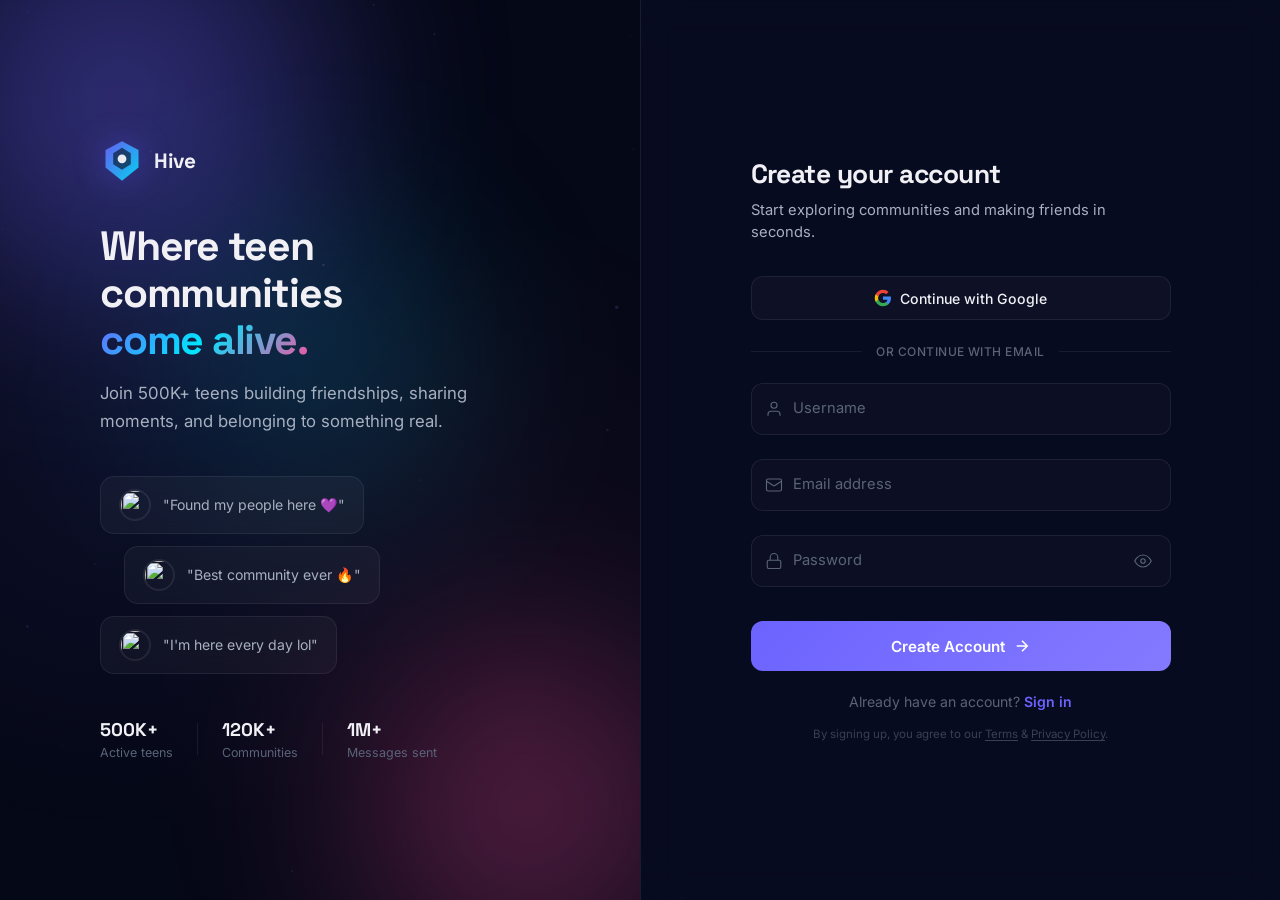
==== home/index.html @ 55b0a941 "Add files via upload" ====
<!DOCTYPE html>
<html lang="en">

<head>
    <meta charset="UTF-8">
    <meta name="viewport" content="width=device-width, initial-scale=1.0">
    <title>Hive — Dashboard | Chat, Communities & Friends</title>

    <!-- Primary SEO -->
    <meta name="description" content="Your Hive dashboard — chat with friends, manage communities, join group video calls, share moments, and stay connected with your people.">
    <meta name="keywords" content="hive dashboard, teen chat app, community chat, group video call, direct messaging, teen social platform, make friends, online community, hive chat online">
    <meta name="author" content="Hive Technologies">
    <meta name="robots" content="noindex, nofollow">
    <link rel="canonical" href="https://hivechat.online/home/">

    <!-- Open Graph / Facebook -->
    <meta property="og:type" content="website">
    <meta property="og:url" content="https://hivechat.online/home/">
    <meta property="og:title" content="Hive — Dashboard">
    <meta property="og:description" content="Your Hive dashboard — chat, communities, video calls, and more.">
    <meta property="og:image" content="https://hivechat.online/assets/hiveicon.png">
    <meta property="og:image:alt" content="Hive Dashboard">
    <meta property="og:site_name" content="Hive">
    <meta property="og:locale" content="en_US">

    <!-- Twitter / X Card -->
    <meta name="twitter:card" content="summary">
    <meta name="twitter:title" content="Hive — Dashboard">
    <meta name="twitter:description" content="Your Hive dashboard — chat, communities, video calls, and more.">
    <meta name="twitter:image" content="https://hivechat.online/assets/hiveicon.png">

    <!-- Favicon / App Icons -->
    <link rel="icon" type="image/png" href="/assets/hiveicon.png">
    <link rel="apple-touch-icon" href="/assets/hiveicon.png">
    <link rel="apple-touch-icon" sizes="512x512" href="/assets/hiveicon.png">
    <link rel="apple-touch-icon" sizes="180x180" href="/assets/hiveicon.png">

    <!-- PWA / Mobile -->
    <meta name="theme-color" content="#6C63FF">
    <meta name="msapplication-TileColor" content="#6C63FF">
    <meta name="msapplication-TileImage" content="/assets/hiveicon.png">
    <meta name="apple-mobile-web-app-capable" content="yes">
    <meta name="apple-mobile-web-app-status-bar-style" content="black-translucent">
    <meta name="apple-mobile-web-app-title" content="Hive">
    <meta name="application-name" content="Hive">
    <meta name="mobile-web-app-capable" content="yes">

    <!-- Additional SEO -->
    <meta name="format-detection" content="telephone=no">
    <meta name="referrer" content="strict-origin-when-cross-origin">

    <!-- Fonts & Styles -->
    <link rel="preconnect" href="https://fonts.googleapis.com">
    <link rel="preconnect" href="https://fonts.gstatic.com" crossorigin>
    <link href="https://fonts.googleapis.com/css2?family=Inter:wght@300;400;500;600;700;800;900&family=Space+Grotesk:wght@400;500;600;700&display=swap" rel="stylesheet">
    <link rel="stylesheet" href="style.css">
</head>

<body>
    <canvas id="particles"></canvas>

    <div class="app">
        <!-- ═══════════ NAV RAIL ═══════════ -->
        <nav class="rail" aria-label="Navigation">
            <div class="rail-top">
                <!-- Hive Home (active) -->
                <a href="#" class="rail-icon active" data-tip="Home" data-color="#6C63FF" data-nav="home">
                    <svg viewBox="0 0 24 24" fill="none" stroke="currentColor" stroke-width="2" stroke-linecap="round"
                        stroke-linejoin="round">
                        <path d="M3 9l9-7 9 7v11a2 2 0 0 1-2 2H5a2 2 0 0 1-2-2z" />
                        <polyline points="9 22 9 12 15 12 15 22" />
                    </svg>
                    <span class="rail-pill"></span>
                </a>
                <!-- Communities -->
                <a href="#" class="rail-icon" data-tip="Communities" data-color="#FF4D9E" data-nav="communities">
                    <svg viewBox="0 0 24 24" fill="none" stroke="currentColor" stroke-width="2" stroke-linecap="round"
                        stroke-linejoin="round">
                        <path d="M17 21v-2a4 4 0 0 0-4-4H5a4 4 0 0 0-4 4v2" />
                        <circle cx="9" cy="7" r="4" />
                        <path d="M23 21v-2a4 4 0 0 0-3-3.87" />
                        <path d="M16 3.13a4 4 0 0 1 0 7.75" />
                    </svg>
                    <span class="rail-pill"></span>
                </a>
                <!-- Chats (DMs) -->
                <a href="#" class="rail-icon" data-tip="Chats" data-color="#00E5FF" data-nav="chats">
                    <svg viewBox="0 0 24 24" fill="none" stroke="currentColor" stroke-width="2" stroke-linecap="round"
                        stroke-linejoin="round">
                        <path d="M21 15a2 2 0 0 1-2 2H7l-4 4V5a2 2 0 0 1 2-2h14a2 2 0 0 1 2 2z" />
                    </svg>
                    <span class="rail-badge" id="chats-rail-badge" style="display:none;">0</span>
                    <span class="rail-pill"></span>
                </a>
                <!-- Search -->
                <a href="#" class="rail-icon" data-tip="Search" data-color="#00E5FF" data-nav="search">
                    <svg viewBox="0 0 24 24" fill="none" stroke="currentColor" stroke-width="2" stroke-linecap="round"
                        stroke-linejoin="round">
                        <circle cx="11" cy="11" r="8" />
                        <line x1="21" y1="21" x2="16.65" y2="16.65" />
                    </svg>
                </a>
                <!-- Friends -->
                <a href="#" class="rail-icon" data-tip="Friends" data-color="#7CFFB2" data-nav="friends">
                    <svg viewBox="0 0 24 24" fill="none" stroke="currentColor" stroke-width="2" stroke-linecap="round"
                        stroke-linejoin="round">
                        <path d="M16 21v-2a4 4 0 0 0-4-4H5a4 4 0 0 0-4 4v2" />
                        <circle cx="8.5" cy="7" r="4" />
                        <polyline points="17 11 19 13 23 9" />
                    </svg>
                </a>
            </div>
            <div class="rail-bottom">
                <!-- Notifications -->
                <a href="#" class="rail-icon" data-tip="Notifications" data-color="#FFD93D" data-nav="notifications">
                    <svg viewBox="0 0 24 24" fill="none" stroke="currentColor" stroke-width="2" stroke-linecap="round"
                        stroke-linejoin="round">
                        <path d="M18 8A6 6 0 0 0 6 8c0 7-3 9-3 9h18s-3-2-3-9" />
                        <path d="M13.73 21a2 2 0 0 1-3.46 0" />
                    </svg>
                </a>
                <!-- Settings -->
                <a href="#" class="rail-icon" data-tip="Settings" data-color="#A7B0C0" data-nav="settings">
                    <svg viewBox="0 0 24 24" fill="none" stroke="currentColor" stroke-width="2" stroke-linecap="round"
                        stroke-linejoin="round">
                        <circle cx="12" cy="12" r="3" />
                        <path
                            d="M19.4 15a1.65 1.65 0 0 0 .33 1.82l.06.06a2 2 0 0 1 0 2.83 2 2 0 0 1-2.83 0l-.06-.06a1.65 1.65 0 0 0-1.82-.33 1.65 1.65 0 0 0-1 1.51V21a2 2 0 0 1-2 2 2 2 0 0 1-2-2v-.09A1.65 1.65 0 0 0 9 19.4a1.65 1.65 0 0 0-1.82.33l-.06.06a2 2 0 0 1-2.83 0 2 2 0 0 1 0-2.83l.06-.06A1.65 1.65 0 0 0 4.68 15a1.65 1.65 0 0 0-1.51-1H3a2 2 0 0 1-2-2 2 2 0 0 1 2-2h.09A1.65 1.65 0 0 0 4.6 9a1.65 1.65 0 0 0-.33-1.82l-.06-.06a2 2 0 0 1 0-2.83 2 2 0 0 1 2.83 0l.06.06A1.65 1.65 0 0 0 9 4.68a1.65 1.65 0 0 0 1-1.51V3a2 2 0 0 1 2-2 2 2 0 0 1 2 2v.09a1.65 1.65 0 0 0 1 1.51 1.65 1.65 0 0 0 1.82-.33l.06-.06a2 2 0 0 1 2.83 0 2 2 0 0 1 0 2.83l-.06.06A1.65 1.65 0 0 0 19.4 9a1.65 1.65 0 0 0 1.51 1H21a2 2 0 0 1 2 2 2 2 0 0 1-2 2h-.09a1.65 1.65 0 0 0-1.51 1z" />
                    </svg>
                </a>
            </div>
        </nav>

        <!-- ═══════════ MOBILE BOTTOM NAV (visible only on small screens) ═══════════ -->
        <nav class="bottom-nav" aria-label="Mobile navigation">
            <a href="#" class="bottom-nav-item" data-tip="Home" data-color="#6C63FF" data-nav="home">
                <svg viewBox="0 0 24 24" fill="none" stroke="currentColor" stroke-width="2" stroke-linecap="round"
                    stroke-linejoin="round">
                    <path d="M3 9l9-7 9 7v11a2 2 0 0 1-2 2H5a2 2 0 0 1-2-2z" />
                    <polyline points="9 22 9 12 15 12 15 22" />
                </svg>
                <span class="bottom-nav-label">Home</span>
            </a>
            <a href="#" class="bottom-nav-item" data-tip="Communities" data-color="#FF4D9E" data-nav="communities">
                <svg viewBox="0 0 24 24" fill="none" stroke="currentColor" stroke-width="2" stroke-linecap="round"
                    stroke-linejoin="round">
                    <path d="M17 21v-2a4 4 0 0 0-4-4H5a4 4 0 0 0-4 4v2" />
                    <circle cx="9" cy="7" r="4" />
                    <path d="M23 21v-2a4 4 0 0 0-3-3.87" />
                    <path d="M16 3.13a4 4 0 0 1 0 7.75" />
                </svg>
                <span class="bottom-nav-label">Communities</span>
            </a>
            <a href="#" class="bottom-nav-item" data-tip="Chats" data-color="#00E5FF" data-nav="chats">
                <svg viewBox="0 0 24 24" fill="none" stroke="currentColor" stroke-width="2" stroke-linecap="round"
                    stroke-linejoin="round">
                    <path d="M21 15a2 2 0 0 1-2 2H7l-4 4V5a2 2 0 0 1 2-2h14a2 2 0 0 1 2 2z" />
                </svg>
                <span class="bottom-nav-label">Chats</span>
                <span class="bottom-nav-badge" id="bottom-chats-badge" style="display:none;">0</span>
            </a>
            <a href="#" class="bottom-nav-item" data-tip="Friends" data-color="#7CFFB2" data-nav="friends">
                <svg viewBox="0 0 24 24" fill="none" stroke="currentColor" stroke-width="2" stroke-linecap="round"
                    stroke-linejoin="round">
                    <path d="M16 21v-2a4 4 0 0 0-4-4H5a4 4 0 0 0-4 4v2" />
                    <circle cx="8.5" cy="7" r="4" />
                    <polyline points="17 11 19 13 23 9" />
                </svg>
                <span class="bottom-nav-label">Friends</span>
            </a>
            <a href="#" class="bottom-nav-item" data-tip="Notifications" data-color="#FFD93D" data-nav="notifications">
                <svg viewBox="0 0 24 24" fill="none" stroke="currentColor" stroke-width="2" stroke-linecap="round"
                    stroke-linejoin="round">
                    <path d="M18 8A6 6 0 0 0 6 8c0 7-3 9-3 9h18s-3-2-3-9" />
                    <path d="M13.73 21a2 2 0 0 1-3.46 0" />
                </svg>
                <span class="bottom-nav-label">Notifications</span>
            </a>
        </nav>

        <!-- ═══════════ SIDEBAR (switchable) ═══════════ -->
        <aside class="sidebar" aria-label="Navigation">
            <!-- ═══ COMMUNITIES PANEL ═══ -->
            <div class="sidebar-panel" id="sidebar-communities-panel">
                <div class="sidebar-header">
                    <h2 class="sidebar-title">Communities</h2>
                    <button class="sidebar-add" id="sidebar-create-community-btn" aria-label="Create community">
                        <svg viewBox="0 0 24 24" width="16" height="16" fill="none" stroke="currentColor"
                            stroke-width="2" stroke-linecap="round" stroke-linejoin="round">
                            <line x1="12" y1="5" x2="12" y2="19" />
                            <line x1="5" y1="12" x2="19" y2="12" />
                        </svg>
                    </button>
                </div>

                <div class="sidebar-search">
                    <svg viewBox="0 0 24 24" width="14" height="14" fill="none" stroke="currentColor" stroke-width="2">
                        <circle cx="11" cy="11" r="8" />
                        <line x1="21" y1="21" x2="16.65" y2="16.65" />
                    </svg>
                    <input type="text" id="community-search-input" placeholder="Search communities..."
                        aria-label="Search communities">
                </div>

                <div class="community-list" id="community-list">
                    <!-- Loading skeleton -->
                    <div class="community-skeleton" id="community-skeleton">
                        <div class="skeleton-item">
                            <div class="skeleton-avatar"></div>
                            <div class="skeleton-text">
                                <div class="skeleton-line"></div>
                                <div class="skeleton-line short"></div>
                            </div>
                        </div>
                        <div class="skeleton-item">
                            <div class="skeleton-avatar"></div>
                            <div class="skeleton-text">
                                <div class="skeleton-line"></div>
                                <div class="skeleton-line short"></div>
                            </div>
                        </div>
                        <div class="skeleton-item">
                            <div class="skeleton-avatar"></div>
                            <div class="skeleton-text">
                                <div class="skeleton-line"></div>
                                <div class="skeleton-line short"></div>
                            </div>
                        </div>
                    </div>
                    <!-- Empty state -->
                    <div class="community-empty" id="community-empty" style="display:none;">
                        <svg viewBox="0 0 24 24" width="32" height="32" fill="none" stroke="currentColor"
                            stroke-width="1.5" opacity="0.4">
                            <path d="M17 21v-2a4 4 0 0 0-4-4H5a4 4 0 0 0-4 4v2" />
                            <circle cx="9" cy="7" r="4" />
                            <path d="M23 21v-2a4 4 0 0 0-3-3.87" />
                            <path d="M16 3.13a4 4 0 0 1 0 7.75" />
                        </svg>
                        <span>No communities yet</span>
                    </div>
                    <!-- Error state -->
                    <div class="community-error" id="community-error" style="display:none;">
                        <svg viewBox="0 0 24 24" width="24" height="24" fill="none" stroke="#FF4D9E" stroke-width="1.5">
                            <circle cx="12" cy="12" r="10" />
                            <line x1="12" y1="8" x2="12" y2="12" />
                            <line x1="12" y1="16" x2="12.01" y2="16" />
                        </svg>
                        <span id="community-error-msg">Failed to load communities</span>
                        <button class="retry-btn" id="retry-communities">Retry</button>
                    </div>
                    <!-- Communities will be injected here -->
                </div>
            </div>

            <!-- ═══ DM PANEL ═══ -->
            <div class="sidebar-panel" id="sidebar-dm-panel" style="display:none;">
                <div class="sidebar-header">
                    <h2 class="sidebar-title">Direct Messages</h2>
                    <button class="sidebar-add" id="dm-new-chat-btn" aria-label="New chat">
                        <svg viewBox="0 0 24 24" width="16" height="16" fill="none" stroke="currentColor"
                            stroke-width="2" stroke-linecap="round" stroke-linejoin="round">
                            <line x1="12" y1="5" x2="12" y2="19" />
                            <line x1="5" y1="12" x2="19" y2="12" />
                        </svg>
                    </button>
                </div>

                <div class="sidebar-search">
                    <svg viewBox="0 0 24 24" width="14" height="14" fill="none" stroke="currentColor" stroke-width="2">
                        <circle cx="11" cy="11" r="8" />
                        <line x1="21" y1="21" x2="16.65" y2="16.65" />
                    </svg>
                    <input type="text" id="dm-search-input" placeholder="Search conversations..."
                        aria-label="Search conversations">
                </div>

                <div class="dm-list" id="dm-list">
                    <!-- Loading skeleton -->
                    <div class="dm-skeleton" id="dm-skeleton">
                        <div class="dm-skel-item">
                            <div class="dm-skel-avatar"></div>
                            <div class="dm-skel-text">
                                <div class="dm-skel-line"></div>
                                <div class="dm-skel-line short"></div>
                            </div>
                        </div>
                        <div class="dm-skel-item">
                            <div class="dm-skel-avatar"></div>
                            <div class="dm-skel-text">
                                <div class="dm-skel-line"></div>
                                <div class="dm-skel-line short"></div>
                            </div>
                        </div>
                        <div class="dm-skel-item">
                            <div class="dm-skel-avatar"></div>
                            <div class="dm-skel-text">
                                <div class="dm-skel-line"></div>
                                <div class="dm-skel-line short"></div>
                            </div>
                        </div>
                    </div>
                    <!-- Empty state -->
                    <div class="dm-empty" id="dm-empty" style="display:none;">
                        <div class="dm-empty-icon">
                            <svg viewBox="0 0 24 24" width="48" height="48" fill="none" stroke="currentColor"
                                stroke-width="1" opacity="0.3">
                                <path d="M21 15a2 2 0 0 1-2 2H7l-4 4V5a2 2 0 0 1 2-2h14a2 2 0 0 1 2 2z" />
                            </svg>
                        </div>
                        <span class="dm-empty-title">No Direct Messages</span>
                        <span class="dm-empty-desc">Start a conversation with someone!</span>
                    </div>
                    <!-- Error state -->
                    <div class="dm-error" id="dm-error" style="display:none;">
                        <svg viewBox="0 0 24 24" width="24" height="24" fill="none" stroke="#FF4D9E" stroke-width="1.5">
                            <circle cx="12" cy="12" r="10" />
                            <line x1="12" y1="8" x2="12" y2="12" />
                            <line x1="12" y1="16" x2="12.01" y2="16" />
                        </svg>
                        <span id="dm-error-msg">Failed to load conversations</span>
                        <button class="retry-btn" id="retry-dm">Retry</button>
                    </div>
                    <!-- Conversations injected here -->
                </div>
            </div>

            <!-- ═══ FRIENDS PANEL ═══ -->
            <div class="sidebar-panel" id="sidebar-friends-panel" style="display:none;">
                <div class="sidebar-header">
                    <h2 class="sidebar-title">Friends</h2>
                    <span class="friends-count" id="friends-count"></span>
                </div>

                <div class="sidebar-search friends-search">
                    <svg viewBox="0 0 24 24" width="14" height="14" fill="none" stroke="currentColor" stroke-width="2">
                        <circle cx="11" cy="11" r="8" />
                        <line x1="21" y1="21" x2="16.65" y2="16.65" />
                    </svg>
                    <input type="text" id="friends-search-input" placeholder="Search friends..."
                        aria-label="Search friends">
                </div>

                <!-- Tab bar: All / Online / Requests -->
                <div class="friends-tabs" id="friends-tabs">
                    <button class="friends-tab active" data-filter="all">All</button>
                    <button class="friends-tab" data-filter="online">Online</button>
                    <button class="friends-tab" data-filter="requests">Requests <span class="friends-req-badge"
                            id="friends-req-badge" style="display:none;">0</span></button>
                </div>

                <!-- Incoming requests section -->
                <div class="friends-section" id="friends-incoming-section" style="display:none;">
                    <div class="friends-section-title">Incoming Requests</div>
                    <div class="friends-incoming-list" id="friends-incoming-list"></div>
                </div>

                <div class="friends-list" id="friends-list">
                    <!-- Loading skeleton -->
                    <div class="friends-skeleton" id="friends-skeleton">
                        <div class="friend-skel">
                            <div class="friend-skel-avatar"></div>
                            <div class="friend-skel-text">
                                <div class="friend-skel-line"></div>
                                <div class="friend-skel-line short"></div>
                            </div>
                        </div>
                        <div class="friend-skel">
                            <div class="friend-skel-avatar"></div>
                            <div class="friend-skel-text">
                                <div class="friend-skel-line"></div>
                                <div class="friend-skel-line short"></div>
                            </div>
                        </div>
                        <div class="friend-skel">
                            <div class="friend-skel-avatar"></div>
                            <div class="friend-skel-text">
                                <div class="friend-skel-line"></div>
                                <div class="friend-skel-line short"></div>
                            </div>
                        </div>
                    </div>
                    <!-- Empty state -->
                    <div class="friends-empty" id="friends-empty" style="display:none;">
                        <svg viewBox="0 0 24 24" width="48" height="48" fill="none" stroke="currentColor"
                            stroke-width="1" opacity="0.3">
                            <path d="M17 21v-2a4 4 0 0 0-4-4H5a4 4 0 0 0-4 4v2" />
                            <circle cx="9" cy="7" r="4" />
                            <path d="M23 21v-2a4 4 0 0 0-3-3.87" />
                            <path d="M16 3.13a4 4 0 0 1 0 7.75" />
                        </svg>
                        <span class="friends-empty-title">No Friends Yet</span>
                        <span class="friends-empty-desc">Find people to add as friends!</span>
                    </div>
                    <!-- Error state -->
                    <div class="friends-error" id="friends-error" style="display:none;">
                        <svg viewBox="0 0 24 24" width="24" height="24" fill="none" stroke="#FF4D9E" stroke-width="1.5">
                            <circle cx="12" cy="12" r="10" />
                            <line x1="12" y1="8" x2="12" y2="12" />
                            <line x1="12" y1="16" x2="12.01" y2="16" />
                        </svg>
                        <span id="friends-error-msg">Failed to load friends</span>
                        <button class="retry-btn" id="retry-friends">Retry</button>
                    </div>
                    <!-- Friends injected here -->
                </div>
            </div>

            <!-- ═══ USER PANEL (shared) ═══ -->
            <div class="user-panel">
                <div class="user-avatar-wrap">
                    <img class="user-avatar" id="user-avatar" src="https://i.pravatar.cc/80?img=47" alt="Your avatar"
                        loading="lazy">
                    <span class="user-status-dot online"></span>
                </div>
                <div class="user-info">
                    <span class="user-name" id="user-name">User</span>
                    <span class="user-tag" id="user-tag">#0001</span>
                </div>
                <div class="user-actions">
                    <button class="ua-btn" aria-label="Mute" title="Mute">
                        <svg viewBox="0 0 24 24" width="16" height="16" fill="none" stroke="currentColor"
                            stroke-width="2" stroke-linecap="round" stroke-linejoin="round">
                            <path d="M12 1a3 3 0 0 0-3 3v8a3 3 0 0 0 6 0V4a3 3 0 0 0-3-3z" />
                            <path d="M19 10v2a7 7 0 0 1-14 0v-2" />
                            <line x1="12" y1="19" x2="12" y2="23" />
                            <line x1="8" y1="23" x2="16" y2="23" />
                        </svg>
                    </button>
                    <button class="ua-btn" aria-label="Deafen" title="Deafen">
                        <svg viewBox="0 0 24 24" width="16" height="16" fill="none" stroke="currentColor"
                            stroke-width="2" stroke-linecap="round" stroke-linejoin="round">
                            <path d="M3 18v-6a9 9 0 0 1 18 0v6" />
                            <path
                                d="M21 19a2 2 0 0 1-2 2h-1a2 2 0 0 1-2-2v-3a2 2 0 0 1 2-2h3zM3 19a2 2 0 0 0 2 2h1a2 2 0 0 0 2-2v-3a2 2 0 0 0-2-2H3z" />
                        </svg>
                    </button>
                    <button class="ua-btn" aria-label="Settings" title="Settings">
                        <svg viewBox="0 0 24 24" width="16" height="16" fill="none" stroke="currentColor"
                            stroke-width="2" stroke-linecap="round" stroke-linejoin="round">
                            <circle cx="12" cy="12" r="3" />
                            <path
                                d="M19.4 15a1.65 1.65 0 0 0 .33 1.82l.06.06a2 2 0 0 1 0 2.83 2 2 0 0 1-2.83 0l-.06-.06a1.65 1.65 0 0 0-1.82-.33 1.65 1.65 0 0 0-1 1.51V21a2 2 0 0 1-2 2 2 2 0 0 1-2-2v-.09A1.65 1.65 0 0 0 9 19.4a1.65 1.65 0 0 0-1.82.33l-.06.06a2 2 0 0 1-2.83 0 2 2 0 0 1 0-2.83l.06-.06A1.65 1.65 0 0 0 4.68 15a1.65 1.65 0 0 0-1.51-1H3a2 2 0 0 1-2-2 2 2 0 0 1 2-2h.09A1.65 1.65 0 0 0 4.6 9a1.65 1.65 0 0 0-.33-1.82l-.06-.06a2 2 0 0 1 0-2.83 2 2 0 0 1 2.83 0l.06.06A1.65 1.65 0 0 0 9 4.68a1.65 1.65 0 0 0 1-1.51V3a2 2 0 0 1 2-2 2 2 0 0 1 2 2v.09a1.65 1.65 0 0 0 1 1.51 1.65 1.65 0 0 0 1.82-.33l.06-.06a2 2 0 0 1 2.83 0 2 2 0 0 1 0 2.83l-.06.06A1.65 1.65 0 0 0 19.4 9a1.65 1.65 0 0 0 1.51 1H21a2 2 0 0 1 2 2 2 2 0 0 1-2 2h-.09a1.65 1.65 0 0 0-1.51 1z" />
                        </svg>
                    </button>
                </div>
            </div>
        </aside>

        <!-- ═══════════ MAIN AREA ═══════════ -->
        <main class="main">
            <!-- ═══ HOME VIEW ═══ -->
            <div class="home-view" id="home-view">
                <!-- Top Bar -->
                <header class="topbar">
                    <div class="topbar-left">
                        <div class="topbar-channel">
                            <span class="topbar-hash">#</span>
                            <span class="topbar-channel-name">general</span>
                        </div>
                        <div class="topbar-divider"></div>
                        <span class="topbar-topic">Chat about anything!</span>
                    </div>
                    <div class="topbar-right">
                        <div class="topbar-search">
                            <svg viewBox="0 0 24 24" width="14" height="14" fill="none" stroke="currentColor"
                                stroke-width="2">
                                <circle cx="11" cy="11" r="8" />
                                <line x1="21" y1="21" x2="16.65" y2="16.65" />
                            </svg>
                            <input type="text" placeholder="Search" aria-label="Search">
                        </div>
                        <button class="topbar-btn" id="topbar-notif-btn" aria-label="Notifications">
                            <svg viewBox="0 0 24 24" width="18" height="18" fill="none" stroke="currentColor"
                                stroke-width="2" stroke-linecap="round" stroke-linejoin="round">
                                <path d="M18 8A6 6 0 0 0 6 8c0 7-3 9-3 9h18s-3-2-3-9" />
                                <path d="M13.73 21a2 2 0 0 1-3.46 0" />
                            </svg>
                            <span class="topbar-badge">5</span>
                        </button>
                        <button class="topbar-btn" aria-label="Members">
                            <svg viewBox="0 0 24 24" width="18" height="18" fill="none" stroke="currentColor"
                                stroke-width="2" stroke-linecap="round" stroke-linejoin="round">
                                <path d="M17 21v-2a4 4 0 0 0-4-4H5a4 4 0 0 0-4 4v2" />
                                <circle cx="9" cy="7" r="4" />
                                <path d="M23 21v-2a4 4 0 0 0-3-3.87" />
                                <path d="M16 3.13a4 4 0 0 1 0 7.75" />
                            </svg>
                        </button>
                        <button class="topbar-btn" aria-label="Pinned">
                            <svg viewBox="0 0 24 24" width="18" height="18" fill="none" stroke="currentColor"
                                stroke-width="2" stroke-linecap="round" stroke-linejoin="round">
                                <path
                                    d="M21.44 11.05l-9.19 9.19a6 6 0 0 1-8.49-8.49l9.19-9.19a4 4 0 0 1 5.66 5.66l-9.2 9.19a2 2 0 0 1-2.83-2.83l8.49-8.48" />
                            </svg>
                        </button>
                        <!-- Mobile-only: profile avatar + settings (hidden on desktop) -->
                        <button class="topbar-btn mobile-topbar-avatar" id="mobile-topbar-avatar"
                            aria-label="Your profile" title="Profile">
                            <img id="mobile-topbar-avatar-img" alt="Your avatar" loading="lazy">
                        </button>
                        <button class="topbar-btn" id="mobile-topbar-settings" aria-label="Settings"
                            title="Settings">
                            <svg viewBox="0 0 24 24" width="18" height="18" fill="none" stroke="currentColor"
                                stroke-width="2" stroke-linecap="round" stroke-linejoin="round">
                                <circle cx="12" cy="12" r="3" />
                                <path
                                    d="M19.4 15a1.65 1.65 0 0 0 .33 1.82l.06.06a2 2 0 0 1 0 2.83 2 2 0 0 1-2.83 0l-.06-.06a1.65 1.65 0 0 0-1.82-.33 1.65 1.65 0 0 0-1 1.51V21a2 2 0 0 1-2 2 2 2 0 0 1-2-2v-.09A1.65 1.65 0 0 0 9 19.4a1.65 1.65 0 0 0-1.82.33l-.06.06a2 2 0 0 1-2.83 0 2 2 0 0 1 0-2.83l.06-.06A1.65 1.65 0 0 0 4.68 15a1.65 1.65 0 0 0-1.51-1H3a2 2 0 0 1-2-2 2 2 0 0 1 2-2h.09A1.65 1.65 0 0 0 4.6 9a1.65 1.65 0 0 0-.33-1.82l-.06-.06a2 2 0 0 1 0-2.83 2 2 0 0 1 2.83 0l.06.06A1.65 1.65 0 0 0 9 4.68a1.65 1.65 0 0 0 1-1.51V3a2 2 0 0 1 2-2 2 2 0 0 1 2 2v.09a1.65 1.65 0 0 0 1 1.51 1.65 1.65 0 0 0 1.82-.33l.06-.06a2 2 0 0 1 2.83 0 2 2 0 0 1 0 2.83l-.06.06A1.65 1.65 0 0 0 19.4 9a1.65 1.65 0 0 0 1.51 1H21a2 2 0 0 1 2 2 2 2 0 0 1-2 2h-.09a1.65 1.65 0 0 0-1.51 1z" />
                            </svg>
                        </button>
                        <button class="topbar-btn" id="mobile-topbar-online" aria-label="Online users"
                            title="Online">
                            <svg viewBox="0 0 24 24" width="18" height="18" fill="none" stroke="currentColor"
                                stroke-width="2" stroke-linecap="round" stroke-linejoin="round">
                                <path d="M17 21v-2a4 4 0 0 0-4-4H5a4 4 0 0 0-4 4v2" />
                                <circle cx="9" cy="7" r="4" />
                                <path d="M23 21v-2a4 4 0 0 0-3-3.87" />
                                <path d="M16 3.13a4 4 0 0 1 0 7.75" />
                            </svg>
                            <span class="topbar-badge" id="mobile-topbar-online-badge" style="display:none;">0</span>
                        </button>
                    </div>
                </header>

                <!-- Content Area -->
                <div class="content" id="home-content">
                    <!-- Welcome Banner -->
                    <div class="welcome-banner">
                        <div class="welcome-bg">
                            <div class="welcome-orb wo-1"></div>
                            <div class="welcome-orb wo-2"></div>
                        </div>
                        <div class="welcome-inner">
                            <div class="welcome-icon">
                                <svg viewBox="0 0 40 40" width="48" height="48">
                                    <defs>
                                        <linearGradient id="wlg" x1="0%" y1="0%" x2="100%" y2="100%">
                                            <stop offset="0%" stop-color="#6C63FF" />
                                            <stop offset="100%" stop-color="#00E5FF" />
                                        </linearGradient>
                                    </defs>
                                    <path d="M20 2 L35 10 L35 26 L20 38 L5 26 L5 10 Z" fill="url(#wlg)" opacity="0.9" />
                                    <path d="M20 8 L28 13 L28 23 L20 28 L12 23 L12 13 Z" fill="#050816" opacity="0.5" />
                                    <circle cx="20" cy="18" r="3.5" fill="white" opacity="0.9" />
                                </svg>
                            </div>
                            <div class="welcome-text">
                                <h1>Welcome to <span class="gradient">Hive</span></h1>
                                <p>This is your home. Explore communities, chat with friends, and discover new things.
                                </p>
                            </div>
                        </div>
                    </div>

                    <!-- Quick Actions -->
                    <div class="section-label">Quick Actions</div>
                    <div class="quick-actions">
                        <button class="qa-card">
                            <div class="qa-icon" style="--qi:#6C63FF">
                                <svg viewBox="0 0 24 24" width="20" height="20" fill="none" stroke="currentColor"
                                    stroke-width="2">
                                    <line x1="12" y1="5" x2="12" y2="19" />
                                    <line x1="5" y1="12" x2="19" y2="12" />
                                </svg>
                            </div>
                            <span>Create Community</span>
                        </button>
                        <button class="qa-card">
                            <div class="qa-icon" style="--qi:#00E5FF">
                                <svg viewBox="0 0 24 24" width="20" height="20" fill="none" stroke="currentColor"
                                    stroke-width="2">
                                    <circle cx="11" cy="11" r="8" />
                                    <line x1="21" y1="21" x2="16.65" y2="16.65" />
                                </svg>
                            </div>
                            <span>Find Communities</span>
                        </button>
                        <button class="qa-card">
                            <div class="qa-icon" style="--qi:#FF4D9E">
                                <svg viewBox="0 0 24 24" width="20" height="20" fill="none" stroke="currentColor"
                                    stroke-width="2">
                                    <path
                                        d="M20.84 4.61a5.5 5.5 0 0 0-7.78 0L12 5.67l-1.06-1.06a5.5 5.5 0 0 0-7.78 7.78l1.06 1.06L12 21.23l7.78-7.78 1.06-1.06a5.5 5.5 0 0 0 0-7.78z" />
                                </svg>
                            </div>
                            <span>Add Friends</span>
                        </button>
                        <button class="qa-card">
                            <div class="qa-icon" style="--qi:#7CFFB2">
                                <svg viewBox="0 0 24 24" width="20" height="20" fill="none" stroke="currentColor"
                                    stroke-width="2">
                                    <path d="M21 15a2 2 0 0 1-2 2H7l-4 4V5a2 2 0 0 1 2-2h14a2 2 0 0 1 2 2z" />
                                </svg>
                            </div>
                            <span>Start DM</span>
                        </button>
                    </div>

                    <!-- Continue Where You Left Off (populated by backend) -->
                    <div class="section-label" id="continue-section-label" style="display:none;">Continue Where You Left
                        Off</div>
                    <div class="continue-grid" id="home-continue-grid">
                        <!-- Populated dynamically if user has recent activity -->
                    </div>

                    <!-- User's Communities (populated by backend with real member + online counts) -->
                    <div class="section-label">Your Communities</div>
                    <div class="featured-grid" id="home-communities-grid">
                        <!-- Populated by loadCommunities() with real data -->
                    </div>
                </div>
            </div>
            <!-- ═══ END HOME VIEW ═══ -->

            <!-- ═══ CHAT VIEW ═══ -->
            <div class="chat-view" id="chat-view" style="display:none;">
                <!-- Chat Top Bar -->
                <header class="chat-topbar">
                    <div class="chat-topbar-left">
                        <button class="chat-back-btn" id="chat-back-btn" aria-label="Back to home">
                            <svg viewBox="0 0 24 24" width="18" height="18" fill="none" stroke="currentColor"
                                stroke-width="2" stroke-linecap="round" stroke-linejoin="round">
                                <polyline points="15 18 9 12 15 6" />
                            </svg>
                        </button>
                        <div class="chat-community-badge" id="chat-community-badge">
                            <span class="chat-community-icon" id="chat-community-icon"></span>
                            <span class="chat-community-name" id="chat-community-name"></span>
                        </div>
                        <div class="chat-topbar-divider"></div>
                        <div class="chat-channel-info">
                            <span class="chat-channel-hash">#</span>
                            <span class="chat-channel-name" id="chat-channel-name">general</span>
                        </div>
                        <div class="chat-topbar-divider"></div>
                        <span class="chat-topic" id="chat-topic">Chat about anything and everything</span>
                    </div>
                    <div class="chat-topbar-right">
                        <button class="chat-topbar-btn" aria-label="Voice call" data-tip="Voice" data-color="#7CFFB2">
                            <svg viewBox="0 0 24 24" width="18" height="18" fill="none" stroke="currentColor"
                                stroke-width="2" stroke-linecap="round" stroke-linejoin="round">
                                <path
                                    d="M22 16.92v3a2 2 0 0 1-2.18 2 19.79 19.79 0 0 1-8.63-3.07 19.5 19.5 0 0 1-6-6 19.79 19.79 0 0 1-3.07-8.67A2 2 0 0 1 4.11 2h3a2 2 0 0 1 2 1.72 12.84 12.84 0 0 0 .7 2.81 2 2 0 0 1-.45 2.11L8.09 9.91a16 16 0 0 0 6 6l1.27-1.27a2 2 0 0 1 2.11-.45 12.84 12.84 0 0 0 2.81.7A2 2 0 0 1 22 16.92z" />
                            </svg>
                        </button>
                        <button class="chat-topbar-btn" aria-label="Video call" data-tip="Video" data-color="#00E5FF">
                            <svg viewBox="0 0 24 24" width="18" height="18" fill="none" stroke="currentColor"
                                stroke-width="2" stroke-linecap="round" stroke-linejoin="round">
                                <polygon points="23 7 16 12 23 17 23 7" />
                                <rect x="1" y="5" width="15" height="14" rx="2" ry="2" />
                            </svg>
                        </button>
                        <button class="chat-topbar-btn" aria-label="Pinned messages" data-tip="Pins"
                            data-color="#FFD93D">
                            <svg viewBox="0 0 24 24" width="18" height="18" fill="none" stroke="currentColor"
                                stroke-width="2" stroke-linecap="round" stroke-linejoin="round">
                                <path
                                    d="M21.44 11.05l-9.19 9.19a6 6 0 0 1-8.49-8.49l9.19-9.19a4 4 0 0 1 5.66 5.66l-9.2 9.19a2 2 0 0 1-2.83-2.83l8.49-8.48" />
                            </svg>
                        </button>
                        <button class="chat-topbar-btn" aria-label="Search messages" data-tip="Search"
                            data-color="#6C63FF">
                            <svg viewBox="0 0 24 24" width="18" height="18" fill="none" stroke="currentColor"
                                stroke-width="2">
                                <circle cx="11" cy="11" r="8" />
                                <line x1="21" y1="21" x2="16.65" y2="16.65" />
                            </svg>
                        </button>
                        <button class="chat-topbar-btn" aria-label="Invite members" data-tip="Invite"
                            data-color="#FF4D9E">
                            <svg viewBox="0 0 24 24" width="18" height="18" fill="none" stroke="currentColor"
                                stroke-width="2" stroke-linecap="round" stroke-linejoin="round">
                                <path d="M16 21v-2a4 4 0 0 0-4-4H5a4 4 0 0 0-4 4v2" />
                                <circle cx="8.5" cy="7" r="4" />
                                <line x1="20" y1="8" x2="20" y2="14" />
                                <line x1="23" y1="11" x2="17" y2="11" />
                            </svg>
                        </button>
                        <button class="chat-topbar-btn active" id="toggle-members-btn" aria-label="Member list"
                            data-tip="Members" data-color="#A7B0C0">
                            <svg viewBox="0 0 24 24" width="18" height="18" fill="none" stroke="currentColor"
                                stroke-width="2" stroke-linecap="round" stroke-linejoin="round">
                                <path d="M17 21v-2a4 4 0 0 0-4-4H5a4 4 0 0 0-4 4v2" />
                                <circle cx="9" cy="7" r="4" />
                                <path d="M23 21v-2a4 4 0 0 0-3-3.87" />
                                <path d="M16 3.13a4 4 0 0 1 0 7.75" />
                            </svg>
                        </button>
                    </div>
                </header>

                <!-- Chat Body -->
                <div class="chat-body">
                    <!-- Messages Area -->
                    <div class="chat-messages" id="chat-messages">
                        <div class="chat-messages-inner" id="chat-messages-inner">
                            <!-- Loading older messages skeleton -->
                            <div class="loading-older" id="loading-older" style="display:none;">
                                <div class="loading-older-spinner"></div>
                                <span class="loading-older-text">Loading older messages...</span>
                            </div>
                            <!-- Messages injected by JS -->
                        </div>
                    </div>

                    <!-- Typing Indicator -->
                    <div class="typing-indicator" id="typing-indicator" style="display:none;">
                        <div class="typing-avatars" id="typing-avatars"></div>
                        <div class="typing-content">
                            <span class="typing-text" id="typing-text"></span>
                            <div class="typing-dots">
                                <span></span><span></span><span></span>
                            </div>
                        </div>
                    </div>

                    <!-- Reply Composer -->
                    <div class="reply-composer" id="reply-composer" style="display:none;">
                        <div class="reply-composer-inner">
                            <div class="reply-composer-accent"></div>
                            <div class="reply-composer-content">
                                <span class="reply-composer-label">Replying to</span>
                                <div class="reply-composer-target">
                                    <img class="reply-composer-avatar" id="reply-composer-avatar" src="" alt=""
                                        loading="lazy">
                                    <span class="reply-composer-username" id="reply-composer-username"></span>
                                    <span class="reply-composer-text" id="reply-composer-text"></span>
                                </div>
                            </div>
                            <button class="reply-composer-close" id="reply-composer-close" aria-label="Cancel reply">
                                <svg viewBox="0 0 24 24" width="16" height="16" fill="none" stroke="currentColor"
                                    stroke-width="2" stroke-linecap="round" stroke-linejoin="round">
                                    <line x1="18" y1="6" x2="6" y2="18" />
                                    <line x1="6" y1="6" x2="18" y2="18" />
                                </svg>
                            </button>
                        </div>
                    </div>

                    <!-- Mute Banner -->
                    <div class="mute-banner" id="mute-banner" style="display:none;">
                        <div class="mute-banner-icon">
                            <svg viewBox="0 0 24 24" width="18" height="18" fill="none" stroke="currentColor"
                                stroke-width="2" stroke-linecap="round" stroke-linejoin="round">
                                <path d="M12 1a3 3 0 0 0-3 3v8a3 3 0 0 0 6 0V4a3 3 0 0 0-3-3z" />
                                <path d="M19 10v2a7 7 0 0 1-14 0v-2" />
                                <line x1="12" y1="19" x2="12" y2="23" />
                                <line x1="8" y1="23" x2="16" y2="23" />
                            </svg>
                        </div>
                        <div class="mute-banner-content">
                            <span class="mute-banner-title">You are temporarily muted by Hive Guardian</span>
                            <span class="mute-banner-reason" id="mute-banner-reason"></span>
                            <span class="mute-banner-timer" id="mute-banner-timer"></span>
                        </div>
                    </div>

                    <!-- Message Composer -->
                    <div class="chat-restricted-banner" id="chat-restricted-banner" style="display:none;">
                        <svg viewBox="0 0 24 24" width="16" height="16" fill="none" stroke="currentColor"
                            stroke-width="2" stroke-linecap="round" stroke-linejoin="round">
                            <rect x="3" y="11" width="18" height="11" rx="2" ry="2" />
                            <path d="M7 11V7a5 5 0 0 1 10 0v4" />
                        </svg>
                        <span id="chat-restricted-text">Only Contributor rank and above can chat here</span>
                    </div>
                    <div class="chat-composer" id="chat-composer">
                        <!-- Hashtag Autocomplete Panel -->
                        <div class="hashtag-panel" id="hashtag-panel" style="display:none;">
                            <div class="hashtag-panel-header">
                                <span class="hashtag-panel-title">Hashtags</span>
                                <span class="hashtag-panel-hint">↑↓ Navigate · Enter Select · Esc Close</span>
                            </div>
                            <div class="hashtag-panel-list" id="hashtag-panel-list"></div>
                        </div>
                        <div class="composer-wrapper">
                            <!-- Attachment Preview (inside composer) -->
                            <div class="attach-preview" id="attach-preview" style="display:none;">
                                <div class="attach-preview-inner" id="attach-preview-inner"></div>
                                <button class="attach-preview-remove" id="attach-preview-remove"
                                    aria-label="Remove attachment">
                                    <svg viewBox="0 0 24 24" width="14" height="14" fill="none" stroke="currentColor"
                                        stroke-width="2.5" stroke-linecap="round" stroke-linejoin="round">
                                        <line x1="18" y1="6" x2="6" y2="18" />
                                        <line x1="6" y1="6" x2="18" y2="18" />
                                    </svg>
                                </button>
                            </div>
                            <div class="attach-menu-wrap">
                                <button class="composer-btn attach-btn" id="attach-btn" aria-label="Attach file"
                                    data-tip="Attach" data-color="#A7B0C0">
                                    <svg viewBox="0 0 24 24" width="20" height="20" fill="none" stroke="currentColor"
                                        stroke-width="2" stroke-linecap="round" stroke-linejoin="round">
                                        <circle cx="12" cy="12" r="10" />
                                        <line x1="12" y1="8" x2="12" y2="16" />
                                        <line x1="8" y1="12" x2="16" y2="12" />
                                    </svg>
                                </button>
                                <div class="attach-menu" id="attach-menu" style="display:none;">
                                    <button class="attach-menu-item" data-type="image">
                                        <svg viewBox="0 0 24 24" width="18" height="18" fill="none"
                                            stroke="currentColor" stroke-width="2" stroke-linecap="round"
                                            stroke-linejoin="round">
                                            <rect x="3" y="3" width="18" height="18" rx="2" ry="2" />
                                            <circle cx="8.5" cy="8.5" r="1.5" />
                                            <polyline points="21 15 16 10 5 21" />
                                        </svg>
                                        <span>Image</span>
                                    </button>
                                    <button class="attach-menu-item" data-type="video">
                                        <svg viewBox="0 0 24 24" width="18" height="18" fill="none"
                                            stroke="currentColor" stroke-width="2" stroke-linecap="round"
                                            stroke-linejoin="round">
                                            <polygon points="23 7 16 12 23 17 23 7" />
                                            <rect x="1" y="5" width="15" height="14" rx="2" ry="2" />
                                        </svg>
                                        <span>Video</span>
                                    </button>
                                    <button class="attach-menu-item" data-type="audio">
                                        <svg viewBox="0 0 24 24" width="18" height="18" fill="none"
                                            stroke="currentColor" stroke-width="2" stroke-linecap="round"
                                            stroke-linejoin="round">
                                            <path d="M9 18V5l12-2v13" />
                                            <circle cx="6" cy="18" r="3" />
                                            <circle cx="18" cy="16" r="3" />
                                        </svg>
                                        <span>Audio</span>
                                    </button>
                                </div>
                            </div>
                            <input type="file" id="attach-file-input" accept="image/*,video/*,audio/*" multiple
                                style="display:none;">
                            <div class="composer-input-wrap">
                                <div class="composer-input" id="composer-input" contenteditable="true"
                                    data-placeholder="Message #general" role="textbox" aria-label="Message input"></div>
                            </div>
                            <div class="composer-actions">
                                <button class="composer-btn" aria-label="Emoji" data-tip="Emoji" data-color="#FFD93D">
                                    <svg viewBox="0 0 24 24" width="20" height="20" fill="none" stroke="currentColor"
                                        stroke-width="2" stroke-linecap="round" stroke-linejoin="round">
                                        <circle cx="12" cy="12" r="10" />
                                        <path d="M8 14s1.5 2 4 2 4-2 4-2" />
                                        <line x1="9" y1="9" x2="9.01" y2="9" />
                                        <line x1="15" y1="9" x2="15.01" y2="9" />
                                    </svg>
                                </button>
                                <button class="composer-btn" aria-label="GIF" data-tip="GIF" data-color="#00E5FF">
                                    <svg viewBox="0 0 24 24" width="20" height="20" fill="none" stroke="currentColor"
                                        stroke-width="2" stroke-linecap="round" stroke-linejoin="round">
                                        <rect x="2" y="4" width="20" height="16" rx="3" /><text x="12" y="15"
                                            text-anchor="middle" font-size="8" font-weight="700" fill="currentColor"
                                            stroke="none" font-family="Inter,sans-serif">GIF</text>
                                    </svg>
                                </button>
                                <button class="composer-btn" aria-label="Sticker" data-tip="Sticker"
                                    data-color="#FF4D9E">
                                    <svg viewBox="0 0 24 24" width="20" height="20" fill="none" stroke="currentColor"
                                        stroke-width="2" stroke-linecap="round" stroke-linejoin="round">
                                        <path d="M15.5 3H5a2 2 0 00-2 2v14a2 2 0 002 2h14a2 2 0 002-2V8.5L15.5 3z" />
                                        <polyline points="14 3 14 9 21 9" />
                                    </svg>
                                </button>
                                <button class="composer-btn" aria-label="Mention" data-tip="Mention"
                                    data-color="#6C63FF">
                                    <svg viewBox="0 0 24 24" width="20" height="20" fill="none" stroke="currentColor"
                                        stroke-width="2" stroke-linecap="round" stroke-linejoin="round">
                                        <circle cx="12" cy="12" r="4" />
                                        <path d="M16 8v5a3 3 0 006 0v-1a10 10 0 10-3.92 7.94" />
                                    </svg>
                                </button>
                                <button class="composer-btn send-btn" id="send-btn" aria-label="Send message">
                                    <svg viewBox="0 0 24 24" width="20" height="20" fill="none" stroke="currentColor"
                                        stroke-width="2" stroke-linecap="round" stroke-linejoin="round">
                                        <line x1="22" y1="2" x2="11" y2="13" />
                                        <polygon points="22 2 15 22 11 13 2 9 22 2" />
                                    </svg>
                                </button>
                            </div>
                        </div>
                    </div>

                </div>
            </div>
            <!-- ═══ END CHAT VIEW ═══ -->
        </main>

        <!-- ═══════════ RIGHT SIDEBAR ═══════════ -->
        <aside class="right-sidebar" aria-label="Activity">
            <!-- ═══ HOME VIEW SIDEBAR ═══ -->
            <div class="home-sidebar" id="home-sidebar">
                <!-- Friends Online (populated by backend) -->
                <div class="rs-section">
                    <div class="rs-header">
                        <h3>ONLINE — <span id="home-online-num">0</span></h3>
                        <button class="rs-search" aria-label="Search friends">
                            <svg viewBox="0 0 24 24" width="14" height="14" fill="none" stroke="currentColor"
                                stroke-width="2">
                                <circle cx="11" cy="11" r="8" />
                                <line x1="21" y1="21" x2="16.65" y2="16.65" />
                            </svg>
                        </button>
                    </div>
                    <div class="friend-list" id="home-online-list">
                        <!-- Populated by loadHomePresence() -->
                    </div>
                </div>

                <!-- Offline (populated by backend) -->
                <div class="rs-section">
                    <div class="rs-header">
                        <h3>OFFLINE — <span id="home-offline-num">0</span></h3>
                    </div>
                    <div class="friend-list" id="home-offline-list">
                        <!-- Populated by loadHomePresence() -->
                    </div>
                </div>

                <!-- Hive Nitro Promo -->
                <div class="rs-section">
                    <div class="nitro-promo">
                        <div class="nitro-icon">
                            <svg viewBox="0 0 24 24" width="24" height="24" fill="none" stroke="currentColor"
                                stroke-width="1.5">
                                <polygon points="13 2 3 14 12 14 11 22 21 10 12 10 13 2" />
                            </svg>
                        </div>
                        <div class="nitro-text">
                            <span class="nitro-title">Hive Premium</span>
                            <span class="nitro-desc">Unlock exclusive perks and boost your profile.</span>
                        </div>
                        <button class="nitro-btn">Upgrade</button>
                    </div>
                </div>
            </div>
            <!-- ═══ END HOME VIEW SIDEBAR ═══ -->

            <!-- ═══ CHAT VIEW SIDEBAR ═══ -->
            <div class="chat-sidebar" id="chat-sidebar" style="display:none;">
                <!-- Community Info -->
                <div class="cs-section cs-community-info">
                    <div class="cs-community-header">
                        <span class="cs-community-icon" id="cs-community-icon"></span>
                        <div class="cs-community-meta">
                            <span class="cs-community-name" id="cs-community-name"></span>
                            <span class="cs-community-desc" id="cs-community-desc"></span>
                        </div>
                    </div>
                    <div class="cs-community-stats">
                        <div class="cs-stat">
                            <svg viewBox="0 0 24 24" width="14" height="14" fill="none" stroke="currentColor"
                                stroke-width="2">
                                <path d="M17 21v-2a4 4 0 0 0-4-4H5a4 4 0 0 0-4 4v2" />
                                <circle cx="9" cy="7" r="4" />
                            </svg>
                            <span id="cs-member-count">0 members</span>
                        </div>
                        <div class="cs-stat">
                            <span class="cs-online-dot"></span>
                            <span id="cs-online-count">0 online</span>
                        </div>
                    </div>
                </div>

                <!-- Online Members -->
                <div class="cs-section cs-presence-section">
                    <div class="cs-header">
                        <h3>ONLINE — <span id="cs-online-num">0</span></h3>
                    </div>
                    <div class="cs-member-list" id="cs-online-list"></div>
                </div>

                <!-- Offline Members -->
                <div class="cs-section cs-presence-section">
                    <div class="cs-header">
                        <h3>OFFLINE — <span id="cs-offline-num">0</span></h3>
                    </div>
                    <div class="cs-member-list" id="cs-offline-list"></div>
                </div>

                <!-- Moderators -->
                <div class="cs-section">
                    <div class="cs-header">
                        <h3>Moderators</h3>
                    </div>
                    <div class="cs-member-list" id="cs-mod-list"></div>
                </div>

                <!-- Pinned Messages -->
                <div class="cs-section">
                    <div class="cs-header">
                        <h3>Pinned</h3>
                    </div>
                    <div class="cs-pinned-list" id="cs-pinned-list"></div>
                </div>
            </div>
            <!-- ═══ END CHAT VIEW SIDEBAR ═══ -->
        </aside>

        <!-- ═══════════ PROFILE PANEL (right-side) ═══════════ -->
        <aside class="rpanel" id="rpanel" style="display:none;">
            <button class="rpanel-collapse-handle" id="rpanel-collapse-handle" aria-label="Expand profile panel" title="Expand">
                <svg viewBox="0 0 24 24" width="14" height="14" fill="none" stroke="currentColor" stroke-width="2.5"
                    stroke-linecap="round" stroke-linejoin="round">
                    <polyline points="9 18 15 12 9 6" />
                </svg>
            </button>
            <!-- Profile View -->
            <div class="rpanel-view" id="rpanel-profile" style="display:none;">
                <div class="rpanel-toolbar">
                    <button class="rpanel-back" id="rpanel-back" aria-label="Close profile">
                        <svg viewBox="0 0 24 24" width="18" height="18" fill="none" stroke="currentColor"
                            stroke-width="2" stroke-linecap="round" stroke-linejoin="round">
                            <polyline points="15 18 9 12 15 6" />
                        </svg>
                    </button>
                    <span class="rpanel-title">Profile</span>
                    <div class="rpanel-toolbar-actions">
                        <button class="rpanel-toolbar-btn" data-action="copy-id" title="Copy ID">
                            <svg viewBox="0 0 24 24" width="16" height="16" fill="none" stroke="currentColor"
                                stroke-width="2">
                                <rect x="9" y="9" width="13" height="13" rx="2" ry="2" />
                                <path d="M5 15H4a2 2 0 0 1-2-2V4a2 2 0 0 1 2-2h9a2 2 0 0 1 2 2v1" />
                            </svg>
                        </button>
                        <button class="rpanel-toolbar-btn" data-action="share" title="Share Profile">
                            <svg viewBox="0 0 24 24" width="16" height="16" fill="none" stroke="currentColor"
                                stroke-width="2" stroke-linecap="round" stroke-linejoin="round">
                                <circle cx="18" cy="5" r="3" />
                                <circle cx="6" cy="12" r="3" />
                                <circle cx="18" cy="19" r="3" />
                                <line x1="8.59" y1="13.51" x2="15.42" y2="17.49" />
                                <line x1="15.41" y1="6.51" x2="8.59" y2="10.49" />
                            </svg>
                        </button>
                        <button class="rpanel-toolbar-btn primary" id="rpanel-edit-btn" title="Edit Profile">
                            <svg viewBox="0 0 24 24" width="16" height="16" fill="none" stroke="currentColor"
                                stroke-width="2">
                                <path d="M11 4H4a2 2 0 0 0-2 2v14a2 2 0 0 0 2 2h14a2 2 0 0 0 2-2v-7" />
                                <path d="M18.5 2.5a2.121 2.121 0 0 1 3 3L12 15l-4 1 1-4 9.5-9.5z" />
                            </svg>
                        </button>
                    </div>
                </div>

                <div class="rpanel-scroll">
                    <!-- Banner -->
                    <div class="rpanel-banner" id="rpanel-banner">
                        <div class="rpanel-banner-orb rpbo-1"></div>
                        <div class="rpanel-banner-orb rpbo-2"></div>
                        <div class="rpanel-banner-orb rpbo-3"></div>
                        <div class="rpanel-banner-shimmer"></div>
                    </div>

                    <!-- Hero / Identity -->
                    <div class="rpanel-hero">
                        <div class="rpanel-avatar-wrap" id="rpanel-avatar-wrap">
                            <div class="rpanel-avatar-ring">
                                <img class="rpanel-avatar" id="rpanel-avatar" src="" alt="Profile picture">
                            </div>
                            <div class="rpanel-status-dot online" id="rpanel-status-dot"></div>
                        </div>
                        <div class="rpanel-hero-identity">
                            <div class="rpanel-name-row">
                                <span class="rpanel-username" id="rpanel-username"></span>
                                <span class="rpanel-badges" id="rpanel-badges"></span>
                            </div>
                            <span class="rpanel-displayname" id="rpanel-displayname"></span>
                            <span class="rpanel-meta-item" id="rpanel-member-since">
                                <svg viewBox="0 0 24 24" width="11" height="11" fill="none" stroke="currentColor"
                                    stroke-width="2">
                                    <rect x="3" y="4" width="18" height="18" rx="2" ry="2" />
                                    <line x1="16" y1="2" x2="16" y2="6" />
                                    <line x1="8" y1="2" x2="8" y2="6" />
                                    <line x1="3" y1="10" x2="21" y2="10" />
                                </svg>
                                <span></span>
                            </span>
                        </div>
                    </div>

                    <!-- About / Bio Card -->
                    <div class="rp-card rp-card-about rp-entrance" data-delay="0">
                        <div class="rp-card-h">
                            <svg viewBox="0 0 24 24" width="13" height="13" fill="none" stroke="currentColor"
                                stroke-width="2">
                                <circle cx="12" cy="12" r="10" />
                                <line x1="12" y1="16" x2="12" y2="12" />
                                <line x1="12" y1="8" x2="12.01" y2="8" />
                            </svg>
                            <span>About</span>
                        </div>
                        <div class="rp-card-b">
                            <div class="rp-about-bio" id="rp-if-bio">No bio yet.</div>
                            <div class="rp-about-fields">
                                <div class="rp-field"><span class="rp-fl">Rank</span><span class="rp-fv"
                                        id="rp-if-rank"></span></div>
                                <div class="rp-field"><span class="rp-fl">Joined</span><span class="rp-fv"
                                        id="rp-if-joined"></span></div>
                                <div class="rp-field"><span class="rp-fl">Display Name</span><span class="rp-fv"
                                        id="rp-if-display-name"></span></div>
                            </div>
                        </div>
                    </div>

                    <!-- Stats Card -->
                    <div class="rp-card rp-card-stats rp-entrance" data-delay="1">
                        <div class="rp-card-h">
                            <svg viewBox="0 0 24 24" width="13" height="13" fill="none" stroke="currentColor"
                                stroke-width="2">
                                <polyline points="22 12 18 12 15 21 9 3 6 12 2 12" />
                            </svg>
                            <span>Statistics</span>
                        </div>
                        <div class="rp-card-b">
                            <div class="rp-stats-grid">
                                <div class="rp-stat-tile" style="--st:#6C63FF">
                                    <svg viewBox="0 0 24 24" width="18" height="18" fill="none" stroke="currentColor"
                                        stroke-width="2">
                                        <path d="M21 15a2 2 0 0 1-2 2H7l-4 4V5a2 2 0 0 1 2-2h14a2 2 0 0 1 2 2z" />
                                    </svg>
                                    <span class="rp-stat-v" data-count="1247">0</span>
                                    <span class="rp-stat-l">Messages</span>
                                </div>
                                <div class="rp-stat-tile" style="--st:#00E5FF">
                                    <svg viewBox="0 0 24 24" width="18" height="18" fill="none" stroke="currentColor"
                                        stroke-width="2">
                                        <path d="M17 21v-2a4 4 0 0 0-4-4H5a4 4 0 0 0-4 4v2" />
                                        <circle cx="9" cy="7" r="4" />
                                        <path d="M23 21v-2a4 4 0 0 0-3-3.87" />
                                        <path d="M16 3.13a4 4 0 0 1 0 7.75" />
                                    </svg>
                                    <span class="rp-stat-v" data-count="4">0</span>
                                    <span class="rp-stat-l">Communities</span>
                                </div>
                                <div class="rp-stat-tile" style="--st:#FF4D9E">
                                    <svg viewBox="0 0 24 24" width="18" height="18" fill="none" stroke="currentColor"
                                        stroke-width="2">
                                        <path
                                            d="M20.84 4.61a5.5 5.5 0 0 0-7.78 0L12 5.67l-1.06-1.06a5.5 5.5 0 0 0-7.78 7.78l1.06 1.06L12 21.23l7.78-7.78 1.06-1.06a5.5 5.5 0 0 0 0-7.78z" />
                                    </svg>
                                    <span class="rp-stat-v" data-count="89">0</span>
                                    <span class="rp-stat-l">Reactions</span>
                                </div>
                                <div class="rp-stat-tile" style="--st:#7CFFB2">
                                    <svg viewBox="0 0 24 24" width="18" height="18" fill="none" stroke="currentColor"
                                        stroke-width="2">
                                        <polyline points="17 1 21 5 17 9" />
                                        <path d="M3 11V9a4 4 0 0 1 4-4h14" />
                                    </svg>
                                    <span class="rp-stat-v" data-count="34">0</span>
                                    <span class="rp-stat-l">Replies</span>
                                </div>
                                <div class="rp-stat-tile" style="--st:#FFB347">
                                    <svg viewBox="0 0 24 24" width="18" height="18" fill="none" stroke="currentColor"
                                        stroke-width="2">
                                        <rect x="3" y="4" width="18" height="18" rx="2" ry="2" />
                                        <line x1="16" y1="2" x2="16" y2="6" />
                                        <line x1="8" y1="2" x2="8" y2="6" />
                                        <line x1="3" y1="10" x2="21" y2="10" />
                                    </svg>
                                    <span class="rp-stat-v" data-count="12">0</span>
                                    <span class="rp-stat-l">Active Days</span>
                                </div>
                            </div>
                        </div>
                    </div>

                    <!-- Level Card -->
                    <div class="rp-card rp-card-level rp-entrance" data-delay="2">
                        <div class="rp-card-b">
                            <div class="rp-level-row">
                                <div class="rp-level-badge">12</div>
                                <div class="rp-level-info">
                                    <div class="rp-level-top">
                                        <span class="rp-level-n">Level 12</span>
                                        <span class="rp-level-xp">8,420 / 10,000 XP</span>
                                    </div>
                                    <div class="rp-level-bar">
                                        <div class="rp-level-fill" style="width:84%"></div>
                                    </div>
                                </div>
                            </div>
                        </div>
                    </div>

                    <!-- Quick Actions Card -->
                    <div class="rp-card rp-card-actions rp-entrance" data-delay="3">
                        <div class="rp-card-h">
                            <svg viewBox="0 0 24 24" width="13" height="13" fill="none" stroke="currentColor"
                                stroke-width="2">
                                <polygon points="13 2 3 14 12 14 11 22 21 10 12 10 13 2" />
                            </svg>
                            <span>Actions</span>
                        </div>
                        <div class="rp-card-b">
                            <div class="rp-actions-grid">
                                <button class="rp-action" id="rp-action-edit" data-action="edit">
                                    <div class="rp-action-icon" style="--ac:#6C63FF">
                                        <svg viewBox="0 0 24 24" width="16" height="16" fill="none"
                                            stroke="currentColor" stroke-width="2">
                                            <path d="M11 4H4a2 2 0 0 0-2 2v14a2 2 0 0 0 2 2h14a2 2 0 0 0 2-2v-7" />
                                            <path d="M18.5 2.5a2.121 2.121 0 0 1 3 3L12 15l-4 1 1-4 9.5-9.5z" />
                                        </svg>
                                    </div>
                                    <span>Edit</span>
                                </button>
                                <button class="rp-action" data-action="share">
                                    <div class="rp-action-icon" style="--ac:#00E5FF">
                                        <svg viewBox="0 0 24 24" width="16" height="16" fill="none"
                                            stroke="currentColor" stroke-width="2" stroke-linecap="round"
                                            stroke-linejoin="round">
                                            <circle cx="18" cy="5" r="3" />
                                            <circle cx="6" cy="12" r="3" />
                                            <circle cx="18" cy="19" r="3" />
                                            <line x1="8.59" y1="13.51" x2="15.42" y2="17.49" />
                                            <line x1="15.41" y1="6.51" x2="8.59" y2="10.49" />
                                        </svg>
                                    </div>
                                    <span>Share</span>
                                </button>
                                <button class="rp-action" data-action="copy-id">
                                    <div class="rp-action-icon" style="--ac:#FF4D9E">
                                        <svg viewBox="0 0 24 24" width="16" height="16" fill="none"
                                            stroke="currentColor" stroke-width="2">
                                            <rect x="9" y="9" width="13" height="13" rx="2" ry="2" />
                                            <path d="M5 15H4a2 2 0 0 1-2-2V4a2 2 0 0 1 2-2h9a2 2 0 0 1 2 2v1" />
                                        </svg>
                                    </div>
                                    <span>Copy ID</span>
                                </button>
                                <button class="rp-action" data-action="settings">
                                    <div class="rp-action-icon" style="--ac:#7CFFB2">
                                        <svg viewBox="0 0 24 24" width="16" height="16" fill="none"
                                            stroke="currentColor" stroke-width="2">
                                            <circle cx="12" cy="12" r="3" />
                                            <path
                                                d="M19.4 15a1.65 1.65 0 0 0 .33 1.82l.06.06a2 2 0 0 1 0 2.83 2 2 0 0 1-2.83 0l-.06-.06a1.65 1.65 0 0 0-1.82-.33 1.65 1.65 0 0 0-1 1.51V21a2 2 0 0 1-2 2 2 2 0 0 1-2-2v-.09A1.65 1.65 0 0 0 9 19.4a1.65 1.65 0 0 0-1.82.33l-.06.06a2 2 0 0 1-2.83 0 2 2 0 0 1 0-2.83l.06-.06A1.65 1.65 0 0 0 4.68 15a1.65 1.65 0 0 0-1.51-1H3a2 2 0 0 1-2-2 2 2 0 0 1 2-2h.09A1.65 1.65 0 0 0 4.6 9a1.65 1.65 0 0 0-.33-1.82l-.06-.06a2 2 0 0 1 0-2.83 2 2 0 0 1 2.83 0l.06.06A1.65 1.65 0 0 0 9 4.68a1.65 1.65 0 0 0 1-1.51V3a2 2 0 0 1 2-2 2 2 0 0 1 2 2v.09a1.65 1.65 0 0 0 1 1.51 1.65 1.65 0 0 0 1.82-.33l.06-.06a2 2 0 0 1 2.83 0 2 2 0 0 1 0 2.83l-.06.06A1.65 1.65 0 0 0 19.4 9a1.65 1.65 0 0 0 1.51 1H21a2 2 0 0 1 2 2 2 2 0 0 1-2 2h-.09a1.65 1.65 0 0 0-1.51 1z" />
                                        </svg>
                                    </div>
                                    <span>Settings</span>
                                </button>
                                <button class="rp-action" data-action="privacy">
                                    <div class="rp-action-icon" style="--ac:#FFB347">
                                        <svg viewBox="0 0 24 24" width="16" height="16" fill="none"
                                            stroke="currentColor" stroke-width="2">
                                            <rect x="3" y="11" width="18" height="11" rx="2" ry="2" />
                                            <path d="M7 11V7a5 5 0 0 1 10 0v4" />
                                        </svg>
                                    </div>
                                    <span>Privacy</span>
                                </button>
                                <button class="rp-action" data-action="appearance">
                                    <div class="rp-action-icon" style="--ac:#A780FF">
                                        <svg viewBox="0 0 24 24" width="16" height="16" fill="none"
                                            stroke="currentColor" stroke-width="2">
                                            <circle cx="12" cy="12" r="5" />
                                            <line x1="12" y1="1" x2="12" y2="3" />
                                            <line x1="12" y1="21" x2="12" y2="23" />
                                            <line x1="4.22" y1="4.22" x2="5.64" y2="5.64" />
                                            <line x1="18.36" y1="18.36" x2="19.78" y2="19.78" />
                                            <line x1="1" y1="12" x2="3" y2="12" />
                                            <line x1="21" y1="12" x2="23" y2="12" />
                                            <line x1="4.22" y1="19.78" x2="5.64" y2="18.36" />
                                            <line x1="18.36" y1="5.64" x2="19.78" y2="4.22" />
                                        </svg>
                                    </div>
                                    <span>Appearance</span>
                                </button>
                                <button class="rp-action" data-action="notifications">
                                    <div class="rp-action-icon" style="--ac:#FFB347">
                                        <svg viewBox="0 0 24 24" width="16" height="16" fill="none"
                                            stroke="currentColor" stroke-width="2" stroke-linecap="round"
                                            stroke-linejoin="round">
                                            <path d="M18 8A6 6 0 0 0 6 8c0 7-3 9-3 9h18s-3-2-3-9" />
                                            <path d="M13.73 21a2 2 0 0 1-3.46 0" />
                                        </svg>
                                    </div>
                                    <span>Notifications</span>
                                </button>
                                <button class="rp-action" data-action="media">
                                    <div class="rp-action-icon" style="--ac:#FF4D9E">
                                        <svg viewBox="0 0 24 24" width="16" height="16" fill="none"
                                            stroke="currentColor" stroke-width="2" stroke-linecap="round"
                                            stroke-linejoin="round">
                                            <rect x="2" y="2" width="20" height="20" rx="2.18" ry="2.18" />
                                            <line x1="7" y1="2" x2="7" y2="22" />
                                            <line x1="17" y1="2" x2="17" y2="22" />
                                            <line x1="2" y1="12" x2="22" y2="12" />
                                            <line x1="2" y1="7" x2="7" y2="7" />
                                            <line x1="2" y1="17" x2="7" y2="17" />
                                            <line x1="17" y1="7" x2="22" y2="7" />
                                            <line x1="17" y1="17" x2="22" y2="17" />
                                        </svg>
                                    </div>
                                    <span>Media</span>
                                </button>
                                <button class="rp-action" data-action="premium">
                                    <div class="rp-action-icon" style="--ac:#7CFFB2">
                                        <svg viewBox="0 0 24 24" width="16" height="16" fill="none"
                                            stroke="currentColor" stroke-width="2" stroke-linecap="round"
                                            stroke-linejoin="round">
                                            <polygon
                                                points="12 2 15.09 8.26 22 9.27 17 14.14 18.18 21.02 12 17.77 5.82 21.02 7 14.14 2 9.27 8.91 8.26 12 2" />
                                        </svg>
                                    </div>
                                    <span>Premium</span>
                                </button>
                            </div>
                        </div>
                    </div>

                    <!-- Achievements Card -->
                    <div class="rp-card rp-card-ach rp-entrance" data-delay="4">
                        <div class="rp-card-h">
                            <svg viewBox="0 0 24 24" width="13" height="13" fill="none" stroke="currentColor"
                                stroke-width="2">
                                <polygon
                                    points="12 2 15.09 8.26 22 9.27 17 14.14 18.18 21.02 12 17.77 5.82 21.02 7 14.14 2 9.27 8.91 8.26 12 2" />
                            </svg>
                            <span>Achievements</span>
                        </div>
                        <div class="rp-card-b">
                            <div class="rp-achievements">
                                <div class="rp-ach unlocked">
                                    <div class="rp-ach-i" style="--ai:#6C63FF"><svg viewBox="0 0 24 24" width="18"
                                            height="18" fill="none" stroke="currentColor" stroke-width="2">
                                            <path d="M12 22s8-4 8-10V5l-8-3-8 3v7c0 6 8 10 8 10z" />
                                        </svg></div><span class="rp-ach-n">First Steps</span>
                                </div>
                                <div class="rp-ach unlocked">
                                    <div class="rp-ach-i" style="--ai:#00E5FF"><svg viewBox="0 0 24 24" width="18"
                                            height="18" fill="none" stroke="currentColor" stroke-width="2">
                                            <path d="M21 15a2 2 0 0 1-2 2H7l-4 4V5a2 2 0 0 1 2-2h14a2 2 0 0 1 2 2z" />
                                        </svg></div><span class="rp-ach-n">Chatterbox</span>
                                </div>
                                <div class="rp-ach unlocked">
                                    <div class="rp-ach-i" style="--ai:#FF4D9E"><svg viewBox="0 0 24 24" width="18"
                                            height="18" fill="none" stroke="currentColor" stroke-width="2">
                                            <path
                                                d="M20.84 4.61a5.5 5.5 0 0 0-7.78 0L12 5.67l-1.06-1.06a5.5 5.5 0 0 0-7.78 7.78l1.06 1.06L12 21.23l7.78-7.78 1.06-1.06a5.5 5.5 0 0 0 0-7.78z" />
                                        </svg></div><span class="rp-ach-n">Popular</span>
                                </div>
                                <div class="rp-ach unlocked">
                                    <div class="rp-ach-i" style="--ai:#7CFFB2"><svg viewBox="0 0 24 24" width="18"
                                            height="18" fill="none" stroke="currentColor" stroke-width="2">
                                            <polygon points="13 2 3 14 12 14 11 22 21 10 12 10 13 2" />
                                        </svg></div><span class="rp-ach-n">On Fire</span>
                                </div>
                                <div class="rp-ach">
                                    <div class="rp-ach-i locked"><svg viewBox="0 0 24 24" width="18" height="18"
                                            fill="none" stroke="currentColor" stroke-width="2">
                                            <path d="M12 2L2 7l10 5 10-5-10-5z" />
                                            <path d="M2 17l10 5 10-5" />
                                            <path d="M2 12l10 5 10-5" />
                                        </svg></div><span class="rp-ach-n">Influencer</span>
                                </div>
                                <div class="rp-ach">
                                    <div class="rp-ach-i locked"><svg viewBox="0 0 24 24" width="18" height="18"
                                            fill="none" stroke="currentColor" stroke-width="2">
                                            <circle cx="12" cy="12" r="10" />
                                            <polygon points="16.24 7.76 14.12 14.12 7.76 16.24 9.88 9.88 16.24 7.76" />
                                        </svg></div><span class="rp-ach-n">Veteran</span>
                                </div>
                                <div class="rp-ach">
                                    <div class="rp-ach-i locked"><svg viewBox="0 0 24 24" width="18" height="18"
                                            fill="none" stroke="currentColor" stroke-width="2">
                                            <path d="M12 22s8-4 8-10V5l-8-3-8 3v7c0 6 8 10 8 10z" />
                                            <polyline points="9 12 11 14 15 10" />
                                        </svg></div><span class="rp-ach-n">Guardian</span>
                                </div>
                            </div>
                        </div>
                    </div>

                    <!-- Community Info Card -->
                    <div class="rp-card rp-card-community rp-entrance" data-delay="5">
                        <div class="rp-card-h">
                            <svg viewBox="0 0 24 24" width="13" height="13" fill="none" stroke="currentColor"
                                stroke-width="2">
                                <path d="M21 10c0 7-9 13-9 13s-9-6-9-13a9 9 0 0 1 18 0z" />
                                <circle cx="12" cy="10" r="3" />
                            </svg>
                            <span>Community</span>
                        </div>
                        <div class="rp-card-b">
                            <div class="rp-community-info">
                                <div class="rp-community-icon" id="rp-community-icon">
                                    <svg viewBox="0 0 24 24" width="20" height="20" fill="none" stroke="currentColor"
                                        stroke-width="2">
                                        <path d="M17 21v-2a4 4 0 0 0-4-4H5a4 4 0 0 0-4 4v2" />
                                        <circle cx="9" cy="7" r="4" />
                                    </svg>
                                </div>
                                <div class="rp-community-meta">
                                    <span class="rp-community-name" id="rp-community-name">Hive</span>
                                    <span class="rp-community-desc">Home of the Hive community</span>
                                </div>
                            </div>
                        </div>
                    </div>
                </div>
            </div>

            <!-- Edit Profile View -->
            <div class="rpanel-view" id="rpanel-edit" style="display:none;">
                <div class="rpanel-toolbar">
                    <button class="rpanel-back" id="rpanel-edit-back" aria-label="Back to profile">
                        <svg viewBox="0 0 24 24" width="18" height="18" fill="none" stroke="currentColor"
                            stroke-width="2" stroke-linecap="round" stroke-linejoin="round">
                            <polyline points="15 18 9 12 15 6" />
                        </svg>
                    </button>
                    <span class="rpanel-title">Edit Profile</span>
                    <button class="rpanel-save-btn" id="rpanel-save-btn" disabled>
                        <svg viewBox="0 0 24 24" width="14" height="14" fill="none" stroke="currentColor"
                            stroke-width="2">
                            <polyline points="20 6 9 17 4 12" />
                        </svg>
                        Save
                    </button>
                </div>

                <div class="rpanel-scroll">
                    <!-- Live Preview -->
                    <div class="rp-edit-preview rp-entrance" data-delay="0">
                        <div class="rp-edit-preview-banner" id="rpanel-preview-banner">
                            <div class="rp-edit-preview-orb rpbo-1"></div>
                            <div class="rp-edit-preview-orb rpbo-2"></div>
                        </div>
                        <div class="rp-edit-preview-hero">
                            <div class="rp-edit-preview-avatar-ring" id="rpanel-preview-avatar-ring">
                                <img class="rp-edit-preview-avatar" id="rpanel-preview-avatar" src="" alt="Preview">
                            </div>
                            <div class="rp-edit-preview-status online"></div>
                        </div>
                        <div class="rp-edit-preview-identity">
                            <span class="rp-edit-preview-username" id="rpanel-preview-username"></span>
                            <span class="rp-edit-preview-displayname" id="rpanel-preview-displayname"></span>
                            <span class="rp-edit-preview-bio" id="rpanel-preview-bio">This is my Hive bio.</span>
                        </div>
                    </div>

                    <!-- Avatar Card -->
                    <div class="rp-card rp-edit-card rp-entrance" data-delay="1">
                        <div class="rp-card-h">
                            <svg viewBox="0 0 24 24" width="13" height="13" fill="none" stroke="currentColor"
                                stroke-width="2">
                                <path d="M20 21v-2a4 4 0 0 0-4-4H8a4 4 0 0 0-4 4v2" />
                                <circle cx="12" cy="7" r="4" />
                            </svg>
                            <span>Profile Picture</span>
                        </div>
                        <div class="rp-card-b">
                            <div class="rp-edit-avatar-area">
                                <div class="rp-edit-avatar-upload" id="rpanel-avatar-upload">
                                    <img class="rp-edit-avatar-preview" id="rpanel-avatar-upload-preview" src=""
                                        alt="Avatar">
                                    <div class="rp-edit-avatar-overlay">
                                        <svg viewBox="0 0 24 24" width="22" height="22" fill="none"
                                            stroke="currentColor" stroke-width="2">
                                            <path
                                                d="M23 19a2 2 0 0 1-2 2H3a2 2 0 0 1-2-2V8a2 2 0 0 1 2-2h4l2-3h6l2 3h4a2 2 0 0 1 2 2z" />
                                            <circle cx="12" cy="13" r="4" />
                                        </svg>
                                        <span>Upload</span>
                                    </div>
                                    <input type="file" accept="image/*" id="rpanel-avatar-input" style="display:none">
                                </div>
                                <div class="rp-edit-avatar-info">
                                    <span class="rp-edit-avatar-hint">Click or drag to upload</span>
                                    <span class="rp-edit-avatar-spec">512x512 recommended</span>
                                    <button class="rp-edit-remove-btn" id="rpanel-avatar-remove">
                                        <svg viewBox="0 0 24 24" width="13" height="13" fill="none"
                                            stroke="currentColor" stroke-width="2">
                                            <line x1="18" y1="6" x2="6" y2="18" />
                                            <line x1="6" y1="6" x2="18" y2="18" />
                                        </svg>
                                        Remove
                                    </button>
                                </div>
                            </div>
                        </div>
                    </div>

                    <!-- Cover Card -->
                    <div class="rp-card rp-edit-card rp-entrance" data-delay="2">
                        <div class="rp-card-h">
                            <svg viewBox="0 0 24 24" width="13" height="13" fill="none" stroke="currentColor"
                                stroke-width="2">
                                <rect x="3" y="3" width="18" height="18" rx="2" ry="2" />
                                <circle cx="8.5" cy="8.5" r="1.5" />
                                <polyline points="21 15 16 10 5 21" />
                            </svg>
                            <span>Cover Image</span>
                        </div>
                        <div class="rp-card-b">
                            <div class="rp-edit-cover-upload" id="rpanel-cover-upload">
                                <div class="rp-edit-cover-preview" id="rpanel-cover-preview"></div>
                                <div class="rp-edit-cover-placeholder" id="rpanel-cover-placeholder">
                                    <svg viewBox="0 0 24 24" width="28" height="28" fill="none" stroke="currentColor"
                                        stroke-width="1.5">
                                        <rect x="3" y="3" width="18" height="18" rx="2" ry="2" />
                                        <circle cx="8.5" cy="8.5" r="1.5" />
                                        <polyline points="21 15 16 10 5 21" />
                                    </svg>
                                    <span>Upload Cover Image</span>
                                    <span class="rp-edit-cover-spec">1200x400 recommended</span>
                                </div>
                                <div class="rp-edit-cover-overlay">
                                    <svg viewBox="0 0 24 24" width="22" height="22" fill="none" stroke="currentColor"
                                        stroke-width="2">
                                        <path
                                            d="M23 19a2 2 0 0 1-2 2H3a2 2 0 0 1-2-2V8a2 2 0 0 1 2-2h4l2-3h6l2 3h4a2 2 0 0 1 2 2z" />
                                        <circle cx="12" cy="13" r="4" />
                                    </svg>
                                    <span>Change Cover</span>
                                </div>
                                <input type="file" accept="image/*" id="rpanel-cover-input" style="display:none">
                            </div>
                            <button class="rp-edit-remove-btn" id="rpanel-cover-remove" style="display:none;">
                                <svg viewBox="0 0 24 24" width="13" height="13" fill="none" stroke="currentColor"
                                    stroke-width="2">
                                    <line x1="18" y1="6" x2="6" y2="18" />
                                    <line x1="6" y1="6" x2="18" y2="18" />
                                </svg>
                                Remove Cover
                            </button>
                        </div>
                    </div>

                    <!-- About Me Card -->
                    <div class="rp-card rp-edit-card rp-entrance" data-delay="3">
                        <div class="rp-card-h">
                            <svg viewBox="0 0 24 24" width="13" height="13" fill="none" stroke="currentColor"
                                stroke-width="2">
                                <path d="M20 21v-2a4 4 0 0 0-4-4H8a4 4 0 0 0-4 4v2" />
                                <circle cx="12" cy="7" r="4" />
                            </svg>
                            <span>About Me</span>
                        </div>
                        <div class="rp-card-b">
                            <div class="rp-bio-section">
                                <div class="rp-bio-label">Tell the Hive a little about yourself.</div>
                                <div class="rp-bio-input-wrap">
                                    <textarea class="rp-bio-input" id="rpanel-bio-input"
                                        placeholder="Tell everyone about yourself...&#10;&#10;Your hobbies, interests, favorite games, music, or anything you'd like people to know."
                                        maxlength="250" spellcheck="true" rows="1"></textarea>
                                    <div class="rp-bio-focus-ring"></div>
                                </div>
                                <div class="rp-bio-footer">
                                    <div class="rp-bio-tip">Express yourself — this is your space</div>
                                    <div class="rp-bio-counter" id="rpanel-bio-counter">0 / 250</div>
                                </div>
                            </div>
                        </div>
                    </div>

                    <!-- Tips Card -->
                    <div class="rp-card rp-edit-card rp-entrance" data-delay="4">
                        <div class="rp-card-h">
                            <svg viewBox="0 0 24 24" width="13" height="13" fill="none" stroke="currentColor"
                                stroke-width="2">
                                <circle cx="12" cy="12" r="10" />
                                <line x1="12" y1="16" x2="12" y2="12" />
                                <line x1="12" y1="8" x2="12.01" y2="8" />
                            </svg>
                            <span>Tips</span>
                        </div>
                        <div class="rp-card-b">
                            <div class="rp-edit-tips">
                                <div class="rp-edit-tip">
                                    <svg viewBox="0 0 24 24" width="14" height="14" fill="none" stroke="currentColor"
                                        stroke-width="2">
                                        <polyline points="20 6 9 17 4 12" />
                                    </svg>
                                    <span>Images are compressed automatically</span>
                                </div>
                                <div class="rp-edit-tip">
                                    <svg viewBox="0 0 24 24" width="14" height="14" fill="none" stroke="currentColor"
                                        stroke-width="2">
                                        <polyline points="20 6 9 17 4 12" />
                                    </svg>
                                    <span>Square images work best for avatars</span>
                                </div>
                                <div class="rp-edit-tip">
                                    <svg viewBox="0 0 24 24" width="14" height="14" fill="none" stroke="currentColor"
                                        stroke-width="2">
                                        <polyline points="20 6 9 17 4 12" />
                                    </svg>
                                    <span>Drag and drop supported</span>
                                </div>
                            </div>
                        </div>
                    </div>
                </div>
            </div>
            <!-- End Edit Profile View -->

            <!-- ═══ APPEARANCE VIEW ═══ -->
            <div class="rpanel-view" id="rpanel-appearance" style="display:none;">
                <div class="rpanel-toolbar">
                    <button class="rpanel-back" id="rpanel-appearance-back" aria-label="Back to profile">
                        <svg viewBox="0 0 24 24" width="18" height="18" fill="none" stroke="currentColor"
                            stroke-width="2" stroke-linecap="round" stroke-linejoin="round">
                            <polyline points="15 18 9 12 15 6" />
                        </svg>
                    </button>
                    <span class="rpanel-title">Appearance</span>
                    <button class="rpanel-save-btn" id="rpanel-appearance-save-btn" disabled>
                        <svg viewBox="0 0 24 24" width="14" height="14" fill="none" stroke="currentColor"
                            stroke-width="2">
                            <polyline points="20 6 9 17 4 12" />
                        </svg>
                        Save
                    </button>
                </div>
                <div class="rpanel-scroll">

                    <!-- Tabs -->
                    <div class="rp-tabs">
                        <button class="rp-tab active" data-tab="colors">🎨 Colors</button>
                        <button class="rp-tab" data-tab="fonts">🔤 Fonts</button>
                        <button class="rp-tab" data-tab="rings">✨ Profile Rings</button>
                        <button class="rp-tab" data-tab="effects">⚡ Profile Effects</button>
                        <button class="rp-tab" data-tab="music">🎵 Profile Music</button>
                    </div>

                    <!-- ═══ COLORS TAB ═══ -->
                    <div class="rp-tab-content active" id="rp-tab-colors">

                        <!-- Live Preview -->
                        <div class="rp-card rp-entrance" data-delay="0">
                            <div class="rp-card-h">
                                <svg viewBox="0 0 24 24" width="13" height="13" fill="none" stroke="currentColor"
                                    stroke-width="2">
                                    <path d="M1 12s4-8 11-8 11 8 11 8-4 8-11 8-11-8-11-8z" />
                                    <circle cx="12" cy="12" r="3" />
                                </svg>
                                <span>Live Preview</span>
                            </div>
                            <div class="rp-card-b">
                                <div class="rpanel-appearance-preview" id="appearance-preview">
                                    <div class="chat-message" id="preview-message">
                                        <div class="msg-avatar-wrap" id="preview-avatar-wrap">
                                            <img class="msg-avatar" id="preview-avatar" src="" alt="Preview" loading="lazy">
                                        </div>
                                        <div class="msg-body">
                                            <div class="msg-header">
                                                <span class="msg-username" id="preview-username">User</span>
                                                <span class="rpanel-appearance-preview-badge">★</span>
                                                <span class="msg-timestamp" id="preview-time">Now</span>
                                            </div>
                                            <div class="msg-content" id="preview-content">Hey everyone! This is how your messages will look :)</div>
                                        </div>
                                    </div>
                                </div>
                            </div>
                        </div>

                        <!-- Chat Text Color -->
                        <div class="rp-card rp-entrance" data-delay="1">
                            <div class="rp-card-h">
                                <svg viewBox="0 0 24 24" width="13" height="13" fill="none" stroke="currentColor"
                                    stroke-width="2">
                                    <path d="M21 15a2 2 0 0 1-2 2H7l-4 4V5a2 2 0 0 1 2-2h14a2 2 0 0 1 2 2z" />
                                </svg>
                                <span>Chat Text Color</span>
                            </div>
                            <div class="rp-card-b">
                                <div class="rpanel-appearance-desc">Choose the color of your chat text.</div>
                                <div class="rpanel-appearance-picker" id="text-color-picker">
                                    <div class="rpanel-appearance-current" id="text-current-swatch"></div>
                                    <input type="color" id="text-color-input"
                                        class="rpanel-appearance-hidden-input" value="#6C63FF">
                                    <button class="rpanel-appearance-custom-btn" id="text-custom-btn">
                                        <svg viewBox="0 0 24 24" width="14" height="14" fill="none"
                                            stroke="currentColor" stroke-width="2">
                                            <circle cx="12" cy="12" r="10" />
                                            <path d="M12 16v-4M12 8h.01" />
                                        </svg>
                                        Custom
                                    </button>
                                </div>
                                <div class="rpanel-appearance-swatches" id="text-swatches"></div>
                            </div>
                        </div>

                        <!-- Username Color -->
                        <div class="rp-card rp-entrance" data-delay="2">
                            <div class="rp-card-h">
                                <svg viewBox="0 0 24 24" width="13" height="13" fill="none" stroke="currentColor"
                                    stroke-width="2">
                                    <path d="M21 15a2 2 0 0 1-2 2H7l-4 4V5a2 2 0 0 1 2-2h14a2 2 0 0 1 2 2z" />
                                </svg>
                                <span>Username Color</span>
                            </div>
                            <div class="rp-card-b">
                                <div class="rpanel-appearance-desc">Customize your username color, or keep your rank's default color.</div>
                                <div class="rpanel-appearance-picker" id="username-color-picker">
                                    <div class="rpanel-appearance-current" id="username-current-swatch"></div>
                                    <input type="color" id="username-color-input"
                                        class="rpanel-appearance-hidden-input" value="#FFFFFF">
                                    <button class="rpanel-appearance-custom-btn" id="username-custom-btn">
                                        <svg viewBox="0 0 24 24" width="14" height="14" fill="none"
                                            stroke="currentColor" stroke-width="2">
                                            <circle cx="12" cy="12" r="10" />
                                            <path d="M12 16v-4M12 8h.01" />
                                        </svg>
                                        Custom
                                    </button>
                                    <button class="rpanel-appearance-reset-btn" id="username-reset-btn" style="display:none">
                                        <svg viewBox="0 0 24 24" width="14" height="14" fill="none"
                                            stroke="currentColor" stroke-width="2" stroke-linecap="round" stroke-linejoin="round">
                                            <polyline points="1 4 1 10 7 10" />
                                            <path d="M3.51 15a9 9 0 1 0 2.13-9.36L1 10" />
                                        </svg>
                                        Reset to Rank Color
                                    </button>
                                </div>
                                <div class="rpanel-appearance-swatches" id="username-swatches"></div>
                            </div>
                        </div>

                    </div>
                    <!-- ═══ END COLORS TAB ═══ -->

                    <!-- ═══ FONTS TAB ═══ -->
                    <div class="rp-tab-content" id="rp-tab-fonts">

                        <!-- Profile Font -->
                        <div class="rp-card rp-entrance" data-delay="3">
                            <div class="rp-card-h">
                                <svg viewBox="0 0 24 24" width="13" height="13" fill="none" stroke="currentColor"
                                    stroke-width="2">
                                    <path d="M4 7V4h16v3" />
                                    <path d="M9 20h6" />
                                    <path d="M12 4v16" />
                                </svg>
                                <span>🔤 Profile Font</span>
                            </div>
                            <div class="rp-card-b">
                                <div class="rpanel-appearance-desc">Choose the font used for your username and profile throughout Hive.</div>
                                <div class="rp-font-grid" id="profile-font-grid"></div>
                                <button class="rp-font-show-more" id="show-more-fonts-btn">Search Fonts</button>
                            </div>
                        </div>

                        <!-- Chat Text Font -->
                        <div class="rp-card rp-entrance" data-delay="3">
                            <div class="rp-card-h">
                                <svg viewBox="0 0 24 24" width="13" height="13" fill="none" stroke="currentColor"
                                    stroke-width="2">
                                    <path d="M21 15a2 2 0 0 1-2 2H7l-4 4V5a2 2 0 0 1 2-2h14a2 2 0 0 1 2 2z" />
                                </svg>
                                <span>🔤 Chat Text Font</span>
                            </div>
                            <div class="rp-card-b">
                                <div class="rpanel-appearance-desc">Choose the font used for the text of your messages in chat.</div>
                                <div class="rp-font-grid" id="chat-text-font-grid"></div>
                                <button class="rp-font-show-more" id="chat-text-font-show-more">Search Fonts</button>
                            </div>
                        </div>

                    </div>
                    <!-- ═══ END FONTS TAB ═══ -->

                    <!-- ═══ PROFILE RINGS TAB ═══ -->
                    <div class="rp-tab-content" id="rp-tab-rings">

                        <div class="rp-card rp-entrance" data-delay="4">
                            <div class="rp-card-h">
                                <svg viewBox="0 0 24 24" width="13" height="13" fill="none" stroke="currentColor"
                                    stroke-width="2">
                                    <circle cx="12" cy="12" r="10" />
                                    <circle cx="12" cy="12" r="6" />
                                </svg>
                                <span>Profile Ring / Frame</span>
                            </div>
                            <div class="rp-card-b">
                                <div class="rpanel-appearance-desc">Choose a unique frame that appears around your profile picture throughout Hive.</div>
                                <div class="rp-ring-grid" id="profile-ring-grid"></div>
                                <button class="rp-ring-show-more" id="ring-view-more">
                                    <svg viewBox="0 0 24 24" width="14" height="14" fill="none" stroke="currentColor" stroke-width="2" stroke-linecap="round" stroke-linejoin="round"><circle cx="11" cy="11" r="8"/><line x1="21" y1="21" x2="16.65" y2="16.65"/></svg>
                                    Browse All Rings
                                </button>
                            </div>
                        </div>

                    </div>
                    <!-- ═══ END PROFILE RINGS TAB ═══ -->

                    <!-- ═══ PROFILE EFFECTS TAB ═══ -->
                    <div class="rp-tab-content" id="rp-tab-effects">

                        <div class="rp-card rp-entrance" data-delay="5">
                            <div class="rp-card-h">
                                <svg viewBox="0 0 24 24" width="13" height="13" fill="none" stroke="currentColor"
                                    stroke-width="2" stroke-linecap="round" stroke-linejoin="round">
                                    <path d="M13 2L3 14h9l-1 8 10-12h-9l1-8z"/>
                                </svg>
                                <span>Profile Effects</span>
                            </div>
                            <div class="rp-card-b">
                                <div class="rpanel-appearance-desc">Choose a visual effect that appears on your profile avatar throughout Hive.</div>
                                <div class="rp-effect-grid" id="profile-effect-grid"></div>
                                <button class="rp-effect-show-more" id="effect-view-more">
                                    <svg viewBox="0 0 24 24" width="14" height="14" fill="none" stroke="currentColor" stroke-width="2" stroke-linecap="round" stroke-linejoin="round"><circle cx="11" cy="11" r="8"/><line x1="21" y1="21" x2="16.65" y2="16.65"/></svg>
                                    Browse All Effects
                                </button>
                            </div>
                        </div>

                    </div>
                    <!-- ═══ END PROFILE EFFECTS TAB ═══ -->

                    <!-- ═══ PROFILE MUSIC TAB ═══ -->
                    <div class="rp-tab-content" id="rp-tab-music">

                        <div class="rp-card rp-entrance" data-delay="6">
                            <div class="rp-card-h">
                                <svg viewBox="0 0 24 24" width="13" height="13" fill="none" stroke="currentColor"
                                    stroke-width="2" stroke-linecap="round" stroke-linejoin="round">
                                    <path d="M9 18V5l12-2v13" />
                                    <circle cx="6" cy="18" r="3" />
                                    <circle cx="18" cy="16" r="3" />
                                </svg>
                                <span>Profile Music</span>
                            </div>
                            <div class="rp-card-b">
                                <div class="rpanel-appearance-desc">Add a song that plays when someone opens your profile. Paste a direct audio URL (mp3, ogg, wav, m4a...).</div>

                                <div class="rp-music-preview" id="music-preview">
                                    <div class="rp-music-preview-icon">
                                        <svg viewBox="0 0 24 24" width="20" height="20" fill="none" stroke="currentColor" stroke-width="2" stroke-linecap="round" stroke-linejoin="round">
                                            <path d="M9 18V5l12-2v13" />
                                            <circle cx="6" cy="18" r="3" />
                                            <circle cx="18" cy="16" r="3" />
                                        </svg>
                                    </div>
                                    <div class="rp-music-preview-info">
                                        <span class="rp-music-preview-title" id="music-preview-title">No music set</span>
                                        <span class="rp-music-preview-artist" id="music-preview-artist">Add a track to personalize your profile</span>
                                    </div>
                                    <button class="rp-music-play-btn" id="music-preview-play" aria-label="Preview music">
                                        <svg viewBox="0 0 24 24" width="16" height="16" fill="currentColor" stroke="none"><polygon points="6 3 20 12 6 21 6 3"/></svg>
                                    </button>
                                    <audio id="music-preview-audio" preload="none"></audio>
                                </div>

                                <div class="rp-music-field">
                                    <label class="rp-music-label">Audio URL</label>
                                    <input type="url" class="rp-music-input" id="music-url-input" placeholder="https://.../song.mp3" autocomplete="off" spellcheck="false">
                                </div>

                                <div class="rp-music-upload">
                                    <button type="button" class="rp-music-upload-btn" id="music-upload-btn">
                                        <svg viewBox="0 0 24 24" width="16" height="16" fill="none" stroke="currentColor" stroke-width="2" stroke-linecap="round" stroke-linejoin="round">
                                            <path d="M21 15v4a2 2 0 0 1-2 2H5a2 2 0 0 1-2-2v-4" />
                                            <polyline points="17 8 12 3 7 8" />
                                            <line x1="12" y1="3" x2="12" y2="15" />
                                        </svg>
                                        Upload Music
                                    </button>
                                    <span class="rp-music-upload-hint">or paste a URL above — MP3, OGG, WAV, M4A, AAC (max 25MB)</span>
                                    <input type="file" id="music-file-input" accept="audio/*,.mp3,.ogg,.wav,.m4a,.aac,.webm" style="display:none;">
                                </div>

                                <div class="rp-music-upload-status" id="music-upload-status" style="display:none;">
                                    <span class="rp-music-upload-spinner"></span>
                                    <span id="music-upload-status-text">Uploading...</span>
                                </div>

                                <div class="rp-music-field">
                                    <label class="rp-music-label">Title</label>
                                    <input type="text" class="rp-music-input" id="music-title-input" placeholder="Song title" maxlength="100" autocomplete="off">
                                </div>

                                <div class="rp-music-field">
                                    <label class="rp-music-label">Artist</label>
                                    <input type="text" class="rp-music-input" id="music-artist-input" placeholder="Artist name" maxlength="100" autocomplete="off">
                                </div>

                                <button class="rp-music-remove" id="music-remove-btn" style="display:none;">
                                    <svg viewBox="0 0 24 24" width="14" height="14" fill="none" stroke="currentColor" stroke-width="2" stroke-linecap="round" stroke-linejoin="round">
                                        <line x1="18" y1="6" x2="6" y2="18" /><line x1="6" y1="6" x2="18" y2="18" />
                                    </svg>
                                    Remove Music
                                </button>
                            </div>
                        </div>

                    </div>
                    <!-- ═══ END PROFILE MUSIC TAB ═══ -->

                </div>
            </div>
            <!-- ═══ END APPEARANCE VIEW ═══ -->

        </aside>

        <!-- ═══════════ NOTIFICATION POPUP ═══════════ -->
        <div class="notif-overlay" id="notif-overlay" style="display:none;">
            <div class="notif-popup" id="notif-popup" role="dialog" aria-modal="true"
                aria-labelledby="notif-popup-title">
                <div class="notif-popup-header">
                    <div>
                        <div class="notif-popup-subtitle">Notifications</div>
                        <h2 class="notif-popup-title" id="notif-popup-title">Activity</h2>
                    </div>
                    <div class="notif-popup-actions">
                        <button class="icon-btn" id="notif-mark-all" title="Mark all as read">
                            <svg viewBox="0 0 24 24" width="16" height="16" fill="none" stroke="currentColor"
                                stroke-width="2">
                                <polyline points="20 6 9 17 4 12" />
                            </svg>
                        </button>
                        <button class="icon-btn notif-popup-close" id="notif-close" aria-label="Close notifications">
                            <svg viewBox="0 0 24 24" width="16" height="16" fill="none" stroke="currentColor"
                                stroke-width="2" stroke-linecap="round" stroke-linejoin="round">
                                <line x1="18" y1="6" x2="6" y2="18" />
                                <line x1="6" y1="6" x2="18" y2="18" />
                            </svg>
                        </button>
                    </div>
                </div>

                <div class="notif-popup-body" id="notif-scroll">
                    <!-- Skeleton -->
                    <div class="notif-skeleton" id="notif-skeleton">
                        <div class="notif-skel-item">
                            <div class="notif-skel-avatar"></div>
                            <div class="notif-skel-content">
                                <div class="notif-skel-line w60"></div>
                                <div class="notif-skel-line w80"></div>
                                <div class="notif-skel-line w30"></div>
                            </div>
                        </div>
                        <div class="notif-skel-item">
                            <div class="notif-skel-avatar"></div>
                            <div class="notif-skel-content">
                                <div class="notif-skel-line w50"></div>
                                <div class="notif-skel-line w70"></div>
                                <div class="notif-skel-line w25"></div>
                            </div>
                        </div>
                        <div class="notif-skel-item">
                            <div class="notif-skel-avatar"></div>
                            <div class="notif-skel-content">
                                <div class="notif-skel-line w65"></div>
                                <div class="notif-skel-line w90"></div>
                                <div class="notif-skel-line w35"></div>
                            </div>
                        </div>
                    </div>

                    <!-- Notification list -->
                    <div class="notif-list" id="notif-list"></div>

                    <!-- Empty state -->
                    <div class="notif-empty" id="notif-empty" style="display:none;">
                        <div class="notif-empty-icon">
                            <svg viewBox="0 0 24 24" width="36" height="36" fill="none" stroke="currentColor"
                                stroke-width="1.5" stroke-linecap="round" stroke-linejoin="round">
                                <path d="M18 8A6 6 0 0 0 6 8c0 7-3 9-3 9h18s-3-2-3-9" />
                                <path d="M13.73 21a2 2 0 0 1-3.46 0" />
                            </svg>
                        </div>
                        <h3 class="notif-empty-title">You're all caught up</h3>
                        <p class="notif-empty-text">No notifications yet.</p>
                    </div>

                    <!-- Load more -->
                    <div class="notif-load-more" id="notif-load-more" style="display:none;">
                        <div class="notif-spinner"></div>
                    </div>
                </div>
            </div>
        </div>
        <!-- ═══════════ END NOTIFICATION POPUP ═══════════ -->

        <!-- ═══════════ ONLINE USERS PANEL ═══════════ -->
        <div class="notif-overlay" id="online-overlay" style="display:none;">
            <div class="notif-popup" id="online-popup" role="dialog" aria-modal="true"
                aria-labelledby="online-popup-title">
                <div class="notif-popup-header">
                    <div>
                        <div class="notif-popup-subtitle">Members</div>
                        <h2 class="notif-popup-title" id="online-popup-title">Online</h2>
                    </div>
                    <div class="notif-popup-actions">
                        <button class="icon-btn notif-popup-close" id="online-close" aria-label="Close online users">
                            <svg viewBox="0 0 24 24" width="16" height="16" fill="none" stroke="currentColor"
                                stroke-width="2" stroke-linecap="round" stroke-linejoin="round">
                                <line x1="18" y1="6" x2="6" y2="18" />
                                <line x1="6" y1="6" x2="18" y2="18" />
                            </svg>
                        </button>
                    </div>
                </div>

                <div class="notif-popup-body" id="online-scroll">
                    <div class="notif-list" id="online-list" style="display:none;"></div>
                    <div class="notif-empty" id="online-empty" style="display:none;">
                        <div class="notif-empty-icon">
                            <svg viewBox="0 0 24 24" width="36" height="36" fill="none" stroke="currentColor"
                                stroke-width="1.5" stroke-linecap="round" stroke-linejoin="round">
                                <path d="M17 21v-2a4 4 0 0 0-4-4H5a4 4 0 0 0-4 4v2" />
                                <circle cx="9" cy="7" r="4" />
                                <path d="M23 21v-2a4 4 0 0 0-3-3.87" />
                                <path d="M16 3.13a4 4 0 0 1 0 7.75" />
                            </svg>
                        </div>
                        <h3 class="notif-empty-title">No one online</h3>
                        <p class="notif-empty-text">Invite friends and they'll show up here.</p>
                    </div>
                </div>
            </div>
        </div>
        <!-- ═══════════ END ONLINE USERS PANEL ═══════════ -->

        <!-- ═══════════ VIDEO CALL OVERLAY ═══════════ -->
        <div class="call-overlay" id="call-overlay" style="display:none;">
            <!-- Left view: participant grid -->
            <div class="call-remote-panel" id="call-remote-panel">
                <div class="call-viewer-chip" id="call-viewer-chip">
                    <span class="call-viewer-emoji">👀</span>
                    <span class="call-viewer-num" id="call-viewer-count">0</span>
                    <span class="call-viewer-label">Watching</span>
                </div>
                <div class="call-participant-grid" id="call-participant-grid">
                    <!-- Slot 1 -->
                    <div class="call-participant-slot call-slot-empty" id="call-slot-1">
                        <video class="call-slot-video" autoplay playsinline></video>
                        <img class="call-slot-avatar" src="" alt="">
                        <div class="call-slot-camera-off">
                            <img class="call-slot-co-avatar" src="" alt="">
                            <span class="call-slot-co-name"></span>
                            <span class="call-slot-co-label">Camera is off</span>
                        </div>
                        <div class="call-slot-fallback">
                            <div class="call-slot-ph">
                                <svg viewBox="0 0 24 24" width="26" height="26" fill="none" stroke="currentColor" stroke-width="1.5" stroke-linecap="round" stroke-linejoin="round"><polygon points="23 7 16 12 23 17 23 7"/><rect x="1" y="5" width="15" height="14" rx="2" ry="2"/></svg>
                            </div>
                            <h2 class="call-slot-name"></h2>
                            <p class="call-slot-status">Waiting for participant…</p>
                        </div>
                        <div class="call-video-shade"></div>
                        <div class="call-side-tag">
                            <span class="call-side-dot"></span>
                            <span class="call-side-tag-text"></span>
                        </div>
                        <div class="call-slot-hand" style="display:none;">
                            <span class="call-hand-emoji">✋</span>
                            <span class="call-slot-hand-label">Raising hand</span>
                        </div>
                        <div class="call-slot-mic" style="display:none;">
                            <svg viewBox="0 0 24 24" width="16" height="16" fill="none" stroke="currentColor" stroke-width="2" stroke-linecap="round" stroke-linejoin="round">
                                <line x1="1" y1="1" x2="23" y2="23"/>
                                <path d="M9 9v3a3 3 0 0 0 5.12 2.12M15 9.34V4a3 3 0 0 0-5.94-.6"/>
                                <path d="M17 16.95A7 7 0 0 1 5 12v-2m14 0v2c0 .76-.13 1.49-.35 2.17"/>
                                <line x1="12" y1="19" x2="12" y2="23"/>
                                <line x1="8" y1="23" x2="16" y2="23"/>
                            </svg>
                        </div>
                    </div>
                    <!-- Slot 2 -->
                    <div class="call-participant-slot call-slot-empty" id="call-slot-2">
                        <video class="call-slot-video" autoplay playsinline></video>
                        <img class="call-slot-avatar" src="" alt="">
                        <div class="call-slot-camera-off">
                            <img class="call-slot-co-avatar" src="" alt="">
                            <span class="call-slot-co-name"></span>
                            <span class="call-slot-co-label">Camera is off</span>
                        </div>
                        <div class="call-slot-fallback">
                            <div class="call-slot-ph">
                                <svg viewBox="0 0 24 24" width="26" height="26" fill="none" stroke="currentColor" stroke-width="1.5" stroke-linecap="round" stroke-linejoin="round"><polygon points="23 7 16 12 23 17 23 7"/><rect x="1" y="5" width="15" height="14" rx="2" ry="2"/></svg>
                            </div>
                            <h2 class="call-slot-name"></h2>
                            <p class="call-slot-status">Waiting for participant…</p>
                        </div>
                        <div class="call-video-shade"></div>
                        <div class="call-side-tag">
                            <span class="call-side-dot"></span>
                            <span class="call-side-tag-text"></span>
                        </div>
                        <div class="call-slot-hand" style="display:none;">
                            <span class="call-hand-emoji">✋</span>
                            <span class="call-slot-hand-label">Raising hand</span>
                        </div>
                        <div class="call-slot-mic" style="display:none;">
                            <svg viewBox="0 0 24 24" width="16" height="16" fill="none" stroke="currentColor" stroke-width="2" stroke-linecap="round" stroke-linejoin="round">
                                <line x1="1" y1="1" x2="23" y2="23"/>
                                <path d="M9 9v3a3 3 0 0 0 5.12 2.12M15 9.34V4a3 3 0 0 0-5.94-.6"/>
                                <path d="M17 16.95A7 7 0 0 1 5 12v-2m14 0v2c0 .76-.13 1.49-.35 2.17"/>
                                <line x1="12" y1="19" x2="12" y2="23"/>
                                <line x1="8" y1="23" x2="16" y2="23"/>
                            </svg>
                        </div>
                    </div>
                    <!-- Slot 3 -->
                    <div class="call-participant-slot call-slot-empty" id="call-slot-3">
                        <video class="call-slot-video" autoplay playsinline></video>
                        <img class="call-slot-avatar" src="" alt="">
                        <div class="call-slot-camera-off">
                            <img class="call-slot-co-avatar" src="" alt="">
                            <span class="call-slot-co-name"></span>
                            <span class="call-slot-co-label">Camera is off</span>
                        </div>
                        <div class="call-slot-fallback">
                            <div class="call-slot-ph">
                                <svg viewBox="0 0 24 24" width="26" height="26" fill="none" stroke="currentColor" stroke-width="1.5" stroke-linecap="round" stroke-linejoin="round"><polygon points="23 7 16 12 23 17 23 7"/><rect x="1" y="5" width="15" height="14" rx="2" ry="2"/></svg>
                            </div>
                            <h2 class="call-slot-name"></h2>
                            <p class="call-slot-status">Waiting for participant…</p>
                        </div>
                        <div class="call-video-shade"></div>
                        <div class="call-side-tag">
                            <span class="call-side-dot"></span>
                            <span class="call-side-tag-text"></span>
                        </div>
                        <div class="call-slot-hand" style="display:none;">
                            <span class="call-hand-emoji">✋</span>
                            <span class="call-slot-hand-label">Raising hand</span>
                        </div>
                        <div class="call-slot-mic" style="display:none;">
                            <svg viewBox="0 0 24 24" width="16" height="16" fill="none" stroke="currentColor" stroke-width="2" stroke-linecap="round" stroke-linejoin="round">
                                <line x1="1" y1="1" x2="23" y2="23"/>
                                <path d="M9 9v3a3 3 0 0 0 5.12 2.12M15 9.34V4a3 3 0 0 0-5.94-.6"/>
                                <path d="M17 16.95A7 7 0 0 1 5 12v-2m14 0v2c0 .76-.13 1.49-.35 2.17"/>
                                <line x1="12" y1="19" x2="12" y2="23"/>
                                <line x1="8" y1="23" x2="16" y2="23"/>
                            </svg>
                        </div>
                    </div>
                    <!-- Slot 4 -->
                    <div class="call-participant-slot call-slot-empty" id="call-slot-4">
                        <video class="call-slot-video" autoplay playsinline></video>
                        <img class="call-slot-avatar" src="" alt="">
                        <div class="call-slot-camera-off">
                            <img class="call-slot-co-avatar" src="" alt="">
                            <span class="call-slot-co-name"></span>
                            <span class="call-slot-co-label">Camera is off</span>
                        </div>
                        <div class="call-slot-fallback">
                            <div class="call-slot-ph">
                                <svg viewBox="0 0 24 24" width="26" height="26" fill="none" stroke="currentColor" stroke-width="1.5" stroke-linecap="round" stroke-linejoin="round"><polygon points="23 7 16 12 23 17 23 7"/><rect x="1" y="5" width="15" height="14" rx="2" ry="2"/></svg>
                            </div>
                            <h2 class="call-slot-name"></h2>
                            <p class="call-slot-status">Waiting for participant…</p>
                        </div>
                        <div class="call-video-shade"></div>
                        <div class="call-side-tag">
                            <span class="call-side-dot"></span>
                            <span class="call-side-tag-text"></span>
                        </div>
                        <div class="call-slot-hand" style="display:none;">
                            <span class="call-hand-emoji">✋</span>
                            <span class="call-slot-hand-label">Raising hand</span>
                        </div>
                        <div class="call-slot-mic" style="display:none;">
                            <svg viewBox="0 0 24 24" width="16" height="16" fill="none" stroke="currentColor" stroke-width="2" stroke-linecap="round" stroke-linejoin="round">
                                <line x1="1" y1="1" x2="23" y2="23"/>
                                <path d="M9 9v3a3 3 0 0 0 5.12 2.12M15 9.34V4a3 3 0 0 0-5.94-.6"/>
                                <path d="M17 16.95A7 7 0 0 1 5 12v-2m14 0v2c0 .76-.13 1.49-.35 2.17"/>
                                <line x1="12" y1="19" x2="12" y2="23"/>
                                <line x1="8" y1="23" x2="16" y2="23"/>
                            </svg>
                        </div>
                    </div>
                    <!-- Slot 5 -->
                    <div class="call-participant-slot call-slot-empty" id="call-slot-5">
                        <video class="call-slot-video" autoplay playsinline></video>
                        <img class="call-slot-avatar" src="" alt="">
                        <div class="call-slot-camera-off">
                            <img class="call-slot-co-avatar" src="" alt="">
                            <span class="call-slot-co-name"></span>
                            <span class="call-slot-co-label">Camera is off</span>
                        </div>
                        <div class="call-slot-fallback">
                            <div class="call-slot-ph">
                                <svg viewBox="0 0 24 24" width="26" height="26" fill="none" stroke="currentColor" stroke-width="1.5" stroke-linecap="round" stroke-linejoin="round"><polygon points="23 7 16 12 23 17 23 7"/><rect x="1" y="5" width="15" height="14" rx="2" ry="2"/></svg>
                            </div>
                            <h2 class="call-slot-name"></h2>
                            <p class="call-slot-status">Waiting for participant…</p>
                        </div>
                        <div class="call-video-shade"></div>
                        <div class="call-side-tag">
                            <span class="call-side-dot"></span>
                            <span class="call-side-tag-text"></span>
                        </div>
                        <div class="call-slot-hand" style="display:none;">
                            <span class="call-hand-emoji">✋</span>
                            <span class="call-slot-hand-label">Raising hand</span>
                        </div>
                        <div class="call-slot-mic" style="display:none;">
                            <svg viewBox="0 0 24 24" width="16" height="16" fill="none" stroke="currentColor" stroke-width="2" stroke-linecap="round" stroke-linejoin="round">
                                <line x1="1" y1="1" x2="23" y2="23"/>
                                <path d="M9 9v3a3 3 0 0 0 5.12 2.12M15 9.34V4a3 3 0 0 0-5.94-.6"/>
                                <path d="M17 16.95A7 7 0 0 1 5 12v-2m14 0v2c0 .76-.13 1.49-.35 2.17"/>
                                <line x1="12" y1="19" x2="12" y2="23"/>
                                <line x1="8" y1="23" x2="16" y2="23"/>
                            </svg>
                        </div>
                    </div>
                </div>
            </div>

            <!-- Right view: local video + all controls -->
            <div class="call-local-pane" id="call-local-panel">
                <div class="call-local-video-wrap">
                    <video class="call-local-video" id="call-local-video" autoplay muted playsinline></video>
                    <div class="call-local-fallback" id="call-local-fallback">
                        <span class="call-local-emoji">🐝</span>
                        <span class="call-local-label">You</span>
                    </div>
                    <span class="call-local-tag">You</span>

                    <!-- Top-right corner tools -->
                    <div class="call-local-tools">
                        <span class="call-badge">● ENCRYPTED</span>
                        <button class="call-min-btn" id="call-min-btn" aria-label="Minimize call">
                            <svg viewBox="0 0 24 24" width="16" height="16" fill="none" stroke="currentColor" stroke-width="2" stroke-linecap="round" stroke-linejoin="round">
                                <line x1="5" y1="12" x2="19" y2="12" />
                            </svg>
                        </button>
                    </div>
                </div>

                <!-- All call controls live in the local view -->
                <div class="call-controls">
                    <!-- Duration chip -->
                    <span class="call-timer-chip">
                        <span class="call-top-name" id="call-top-name">Call</span>
                        <span class="call-top-timer" id="call-top-timer">00:00</span>
                    </span>

                    <button class="call-ctl micro" id="call-mute-btn" aria-label="Mute" title="Mute">
                        <span class="call-ctl-ico">
                            <svg class="call-ico-on" viewBox="0 0 24 24" width="20" height="20" fill="none" stroke="currentColor" stroke-width="2" stroke-linecap="round" stroke-linejoin="round">
                                <path d="M12 1a3 3 0 0 0-3 3v8a3 3 0 0 0 6 0V4a3 3 0 0 0-3-3z" />
                                <path d="M19 10v2a7 7 0 0 1-14 0v-2" />
                                <line x1="12" y1="19" x2="12" y2="23" />
                                <line x1="8" y1="23" x2="16" y2="23" />
                            </svg>
                            <svg class="call-ico-off" viewBox="0 0 24 24" width="20" height="20" fill="none" stroke="currentColor" stroke-width="2" stroke-linecap="round" stroke-linejoin="round">
                                <path d="M12 1a3 3 0 0 0-3 3v8a3 3 0 0 0 6 0V4a3 3 0 0 0-3-3z" />
                                <path d="M19 10v2a7 7 0 0 1-14 0v-2" />
                                <line x1="12" y1="19" x2="12" y2="23" />
                                <line x1="8" y1="23" x2="16" y2="23" />
                                <line x1="3" y1="3" x2="21" y2="21" />
                            </svg>
                        </span>
                        <span class="call-ctl-label">
                            <span class="call-lab-on">Mute</span>
                            <span class="call-lab-off">Muted</span>
                        </span>
                    </button>

                    <button class="call-ctl cam" id="call-cam-btn" aria-label="Toggle camera" title="Camera">
                        <span class="call-ctl-ico">
                            <svg class="call-ico-on" viewBox="0 0 24 24" width="20" height="20" fill="none" stroke="currentColor" stroke-width="2" stroke-linecap="round" stroke-linejoin="round">
                                <polygon points="23 7 16 12 23 17 23 7" />
                                <rect x="1" y="5" width="15" height="14" rx="2" ry="2" />
                            </svg>
                            <svg class="call-ico-off" viewBox="0 0 24 24" width="20" height="20" fill="none" stroke="currentColor" stroke-width="2" stroke-linecap="round" stroke-linejoin="round">
                                <polygon points="23 7 16 12 23 17 23 7" />
                                <rect x="1" y="5" width="15" height="14" rx="2" ry="2" />
                                <line x1="2" y1="2" x2="22" y2="22" />
                            </svg>
                        </span>
                        <span class="call-ctl-label">
                            <span class="call-lab-on">Camera</span>
                            <span class="call-lab-off">Cam Off</span>
                        </span>
                    </button>

                    <button class="call-ctl end" id="call-end-btn" aria-label="Leave call" title="Leave call">
                        <span class="call-ctl-ico">
                            <svg viewBox="0 0 24 24" width="24" height="24" fill="none" stroke="currentColor" stroke-width="2" stroke-linecap="round" stroke-linejoin="round">
                                <path d="M22 16.92v3a2 2 0 0 1-2.18 2 19.79 19.79 0 0 1-8.63-3.07 19.5 19.5 0 0 1-6-6 19.79 19.79 0 0 1-3.07-8.67A2 2 0 0 1 4.11 2h3a2 2 0 0 1 2 1.72 12.84 12.84 0 0 0 .7 2.81 2 2 0 0 1-.45 2.11L8.09 9.91a16 16 0 0 0 6 6l1.27-1.27a2 2 0 0 1 2.11-.45 12.84 12.84 0 0 0 2.81.7A2 2 0 0 1 22 16.92z" />
                            </svg>
                        </span>
                        <span class="call-ctl-label">Leave</span>
                    </button>

                    <button class="call-ctl join" id="call-join-btn" aria-label="Join call" title="Join" style="display:none;">
                        <span class="call-ctl-ico">
                            <svg viewBox="0 0 24 24" width="20" height="20" fill="none" stroke="currentColor" stroke-width="2" stroke-linecap="round" stroke-linejoin="round">
                                <path d="M22 16.92v3a2 2 0 0 1-2.18 2 19.79 19.79 0 0 1-8.63-3.07 19.5 19.5 0 0 1-6-6 19.79 19.79 0 0 1-3.07-8.67A2 2 0 0 1 4.11 2h3a2 2 0 0 1 2 1.72 12.84 12.84 0 0 0 .7 2.81 2 2 0 0 1-.45 2.11L8.09 9.91a16 16 0 0 0 6 6l1.27-1.27a2 2 0 0 1 2.11-.45 12.84 12.84 0 0 0 2.81.7A2 2 0 0 1 22 16.92z"/>
                                <circle cx="4" cy="11" r="1.6" fill="currentColor" stroke="none"/>
                                <circle cx="8.2" cy="11" r="1.6" fill="currentColor" stroke="none"/>
                            </svg>
                        </span>
                        <span class="call-ctl-label">Join</span>
                    </button>

                    <button class="call-ctl more" id="call-more-btn" aria-label="More controls" title="More controls" style="display:none;">
                        <span class="call-ctl-ico">
                            <svg viewBox="0 0 24 24" width="20" height="20" fill="currentColor" stroke="none">
                                <circle cx="12" cy="5" r="1.6" />
                                <circle cx="12" cy="12" r="1.6" />
                                <circle cx="12" cy="19" r="1.6" />
                            </svg>
                        </span>
                        <span class="call-ctl-label">More</span>
                    </button>

                    <!-- More-actions popover (cleaner than showing every control at once) -->
                    <div class="call-more-popover" id="call-more-popover">
                        <div class="call-more-pop">
                            <button class="call-more-item hand" id="call-hand-btn" aria-label="Raise hand" title="Raise hand">
                                <span class="call-more-ico">
                                    <span class="call-hand-emoji">✋</span>
                                </span>
                                <span class="call-more-label">Raise hand</span>
                            </button>
                            <button class="call-more-item share" id="call-share-btn" aria-label="Share screen" title="Share screen">
                                <span class="call-more-ico">
                                    <svg viewBox="0 0 24 24" width="20" height="20" fill="none" stroke="currentColor" stroke-width="2" stroke-linecap="round" stroke-linejoin="round">
                                        <path d="M13 3H4a2 2 0 0 0-2 2v14a2 2 0 0 0 2 2h16a2 2 0 0 0 2-2v-9" />
                                        <line x1="18" y1="1" x2="22" y2="5" />
                                        <line x1="22" y1="1" x2="18" y2="5" />
                                        <line x1="13" y1="9" x2="22" y2="0" />
                                    </svg>
                                </span>
                                <span class="call-more-label">Share screen</span>
                            </button>
                            <button class="call-more-item flip" id="call-flip-btn" aria-label="Switch camera" title="Switch camera" style="display:none;">
                                <span class="call-more-ico">
                                    <svg viewBox="0 0 24 24" width="20" height="20" fill="none" stroke="currentColor" stroke-width="2" stroke-linecap="round" stroke-linejoin="round">
                                        <polyline points="23 4 23 10 17 10" />
                                        <path d="M20.49 15a9 9 0 1 1-2.12-9.36L23 10" />
                                    </svg>
                                </span>
                                <span class="call-more-label">Switch camera</span>
                            </button>
                        </div>
                    </div>
                </div>
            </div>
        </div>
        <!-- ═══════════ END VIDEO CALL OVERLAY ═══════════ -->

        <!-- ═══════════ INCOMING CALL POPUP ═══════════ -->
        <div class="incoming-call-overlay" id="incoming-call-overlay" style="display:none;">
            <div class="incoming-call-popup">
                <div class="incoming-call-glow"></div>
                <div class="incoming-call-avatar-ring">
                    <img class="incoming-call-avatar" id="incoming-call-avatar" src="" alt="">
                    <div class="incoming-call-pulse"></div>
                    <div class="incoming-call-pulse delay"></div>
                </div>
                <div class="incoming-call-info">
                    <h3 class="incoming-call-name" id="incoming-call-name"></h3>
                    <p class="incoming-call-label">Incoming Video Call</p>
                </div>
                <div class="incoming-call-actions">
                    <button class="incoming-call-btn decline" id="incoming-call-decline" aria-label="Decline call">
                        <svg viewBox="0 0 24 24" width="28" height="28" fill="none" stroke="currentColor" stroke-width="2" stroke-linecap="round" stroke-linejoin="round">
                            <path d="M22 16.92v3a2 2 0 0 1-2.18 2 19.79 19.79 0 0 1-8.63-3.07 19.5 19.5 0 0 1-6-6 19.79 19.79 0 0 1-3.07-8.67A2 2 0 0 1 4.11 2h3a2 2 0 0 1 2 1.72 12.84 12.84 0 0 0 .7 2.81 2 2 0 0 1-.45 2.11L8.09 9.91a16 16 0 0 0 6 6l1.27-1.27a2 2 0 0 1 2.11-.45 12.84 12.84 0 0 0 2.81.7A2 2 0 0 1 22 16.92z"/>
                            <line x1="1" y1="1" x2="23" y2="23"/>
                        </svg>
                    </button>
                    <button class="incoming-call-btn accept" id="incoming-call-accept" aria-label="Accept call">
                        <svg viewBox="0 0 24 24" width="28" height="28" fill="none" stroke="currentColor" stroke-width="2" stroke-linecap="round" stroke-linejoin="round">
                            <path d="M22 16.92v3a2 2 0 0 1-2.18 2 19.79 19.79 0 0 1-8.63-3.07 19.5 19.5 0 0 1-6-6 19.79 19.79 0 0 1-3.07-8.67A2 2 0 0 1 4.11 2h3a2 2 0 0 1 2 1.72 12.84 12.84 0 0 0 .7 2.81 2 2 0 0 1-.45 2.11L8.09 9.91a16 16 0 0 0 6 6l1.27-1.27a2 2 0 0 1 2.11-.45 12.84 12.84 0 0 0 2.81.7A2 2 0 0 1 22 16.92z"/>
                        </svg>
                    </button>
                </div>
                <p class="incoming-call-hint">Tap to answer</p>
            </div>
        </div>
        <!-- ═══════════ END INCOMING CALL POPUP ═══════════ -->

        <!-- ═══════════ CALL ENDED POPUP ═══════════ -->
        <div class="call-ended-overlay" id="call-ended-popup" style="display:none;">
            <div class="call-ended-popup">
                <div class="call-ended-icon-wrap">
                    <svg viewBox="0 0 24 24" width="48" height="48" fill="none" stroke="currentColor" stroke-width="1.5" stroke-linecap="round" stroke-linejoin="round">
                        <path d="M22 16.92v3a2 2 0 0 1-2.18 2 19.79 19.79 0 0 1-8.63-3.07 19.5 19.5 0 0 1-6-6 19.79 19.79 0 0 1-3.07-8.67A2 2 0 0 1 4.11 2h3a2 2 0 0 1 2 1.72 12.84 12.84 0 0 0 .7 2.81 2 2 0 0 1-.45 2.11L8.09 9.91a16 16 0 0 0 6 6l1.27-1.27a2 2 0 0 1 2.11-.45 12.84 12.84 0 0 0 2.81.7A2 2 0 0 1 22 16.92z"/>
                        <line x1="1" y1="1" x2="23" y2="23"/>
                    </svg>
                </div>
                <h3 class="call-ended-title">This call has ended.</h3>
                <p class="call-ended-subtitle">Start a new call?</p>
                <div class="call-ended-actions">
                    <button class="call-ended-btn start" id="call-ended-start-btn">Start Call</button>
                    <button class="call-ended-btn cancel" id="call-ended-cancel-btn">Cancel</button>
                </div>
            </div>
        </div>
        <!-- ═══════════ END CALL ENDED POPUP ═══════════ -->
    </div>
    <!-- ═══════════ END PROFILE PANEL ═══════════ -->

    <!-- Tooltip -->
    <div class="tooltip" id="tooltip" role="tooltip"></div>

    <!-- Emoji Picker (body-level to avoid overflow clipping) -->
    <div class="emoji-picker" id="emoji-picker" style="display:none;">
        <div class="emoji-picker-header">
            <input type="text" class="emoji-search" id="emoji-search" placeholder="Search emojis..." autocomplete="off"
                spellcheck="false">
        </div>
        <div class="emoji-category-tabs" id="emoji-category-tabs">
            <button class="emoji-tab active" data-cat="recent" title="Recent">🕐</button>
            <button class="emoji-tab" data-cat="faces" title="Faces">😀</button>
            <button class="emoji-tab" data-cat="hands" title="Hands">👋</button>
            <button class="emoji-tab" data-cat="nature" title="Nature">🌿</button>
            <button class="emoji-tab" data-cat="objects" title="Objects">🍔</button>
            <button class="emoji-tab" data-cat="symbols" title="Symbols">✨</button>
        </div>
        <div class="emoji-body" id="emoji-body">
            <!-- Built dynamically by JS -->
        </div>
    </div>

    <!-- GIF Picker Popup -->
    <div class="gif-picker" id="gif-picker" style="display:none;">
        <div class="gif-picker-header">
            <span class="gif-picker-title">GIFs</span>
            <button class="gif-picker-close" id="gif-picker-close" aria-label="Close GIF picker">
                <svg viewBox="0 0 24 24" width="14" height="14" fill="none" stroke="currentColor" stroke-width="2.5" stroke-linecap="round" stroke-linejoin="round"><line x1="18" y1="6" x2="6" y2="18"/><line x1="6" y1="6" x2="18" y2="18"/></svg>
            </button>
        </div>
        <input type="text" class="gif-search" id="gif-search" placeholder="Search GIFs..." autocomplete="off" spellcheck="false">
        <div class="gif-picker-body" id="gif-picker-body">
            <div class="gif-loading" id="gif-loading">
                <span class="gif-loading-spinner"></span>
            </div>
            <div class="gif-grid" id="gif-grid"></div>
            <div class="gif-loadmore" id="gif-loadmore" style="display:none;">
                <button class="gif-loadmore-btn" id="gif-loadmore-btn">Load more GIFs</button>
            </div>
        </div>
    </div>

    <!-- ═══════════ USER PROFILE POPUP ═══════════ -->
    <div class="up-overlay" id="up-overlay" style="display:none;">
        <div class="user-popup" id="user-popup">
            <!-- Mobile back button (hidden on desktop) -->
            <button class="up-back-btn" id="up-back-btn" aria-label="Back" title="Back">
                <svg viewBox="0 0 24 24" width="18" height="18" fill="none" stroke="currentColor"
                    stroke-width="2" stroke-linecap="round" stroke-linejoin="round">
                    <polyline points="15 18 9 12 15 6" />
                </svg>
            </button>
            <!-- Banner -->
            <div class="up-banner" id="up-banner">
                <div class="up-banner-img" id="up-banner-img"></div>
                <div class="up-banner-orb upbo-1"></div>
                <div class="up-banner-orb upbo-2"></div>
                <div class="up-banner-orb upbo-3"></div>
                <div class="up-banner-orb upbo-4"></div>
                <div class="up-banner-shimmer"></div>
            </div>
            <!-- Profile Music Player (top) -->
            <div class="up-music" id="up-music" style="display:none;">
                <div class="up-music-icon" id="up-music-icon">
                    <svg viewBox="0 0 24 24" width="18" height="18" fill="none" stroke="currentColor" stroke-width="2" stroke-linecap="round" stroke-linejoin="round">
                        <path d="M9 18V5l12-2v13" />
                        <circle cx="6" cy="18" r="3" />
                        <circle cx="18" cy="16" r="3" />
                    </svg>
                </div>
                <div class="up-music-info">
                    <span class="up-music-title" id="up-music-title">Now playing</span>
                    <span class="up-music-artist" id="up-music-artist"></span>
                </div>
                <button class="up-music-toggle" id="up-music-toggle" aria-label="Play/pause profile music">
                    <svg viewBox="0 0 24 24" width="15" height="15" fill="currentColor" stroke="none"><polygon points="6 3 20 12 6 21 6 3"/></svg>
                </button>
                <audio id="up-music-audio" preload="auto"></audio>
            </div>
            <!-- Header -->
            <div class="up-header">
                <div class="up-avatar-wrap" id="up-avatar-wrap">
                    <div class="up-avatar-ring">
                        <img class="up-avatar" id="up-avatar" src="" alt="">
                    </div>
                    <div class="up-status-dot online" id="up-status-dot"></div>
                </div>
                <div class="up-header-actions">
                    <button class="up-action-btn up-primary-btn" id="up-msg-btn" data-tip="Send Message">
                        <svg viewBox="0 0 24 24" width="15" height="15" fill="none" stroke="currentColor"
                            stroke-width="2" stroke-linecap="round" stroke-linejoin="round">
                            <path d="M21 15a2 2 0 0 1-2 2H7l-4 4V5a2 2 0 0 1 2-2h14a2 2 0 0 1 2 2z" />
                        </svg>
                        Message
                    </button>
                    <button class="up-action-btn up-icon-btn" id="up-friend-btn" data-tip="Add Friend">
                        <svg viewBox="0 0 24 24" width="16" height="16" fill="none" stroke="currentColor"
                            stroke-width="2" stroke-linecap="round" stroke-linejoin="round">
                            <path d="M16 21v-2a4 4 0 0 0-4-4H5a4 4 0 0 0-4 4v2" />
                            <circle cx="8.5" cy="7" r="4" />
                            <line x1="20" y1="8" x2="20" y2="14" />
                            <line x1="23" y1="11" x2="17" y2="11" />
                        </svg>
                    </button>
                    <button class="up-action-btn up-icon-btn" id="up-more-btn" data-tip="More">
                        <svg viewBox="0 0 24 24" width="16" height="16" fill="none" stroke="currentColor"
                            stroke-width="2" stroke-linecap="round" stroke-linejoin="round">
                            <circle cx="12" cy="12" r="1" />
                            <circle cx="12" cy="5" r="1" />
                            <circle cx="12" cy="19" r="1" />
                        </svg>
                    </button>
                </div>
            </div>
            <!-- Scrollable Body -->
            <div class="up-body">
                <!-- Skeleton Loading State -->
                <div class="up-skeleton" id="up-skeleton">
                    <div class="up-skel-identity">
                        <div class="up-skel-line skel-w40 skel-h20"></div>
                        <div class="up-skel-line skel-w25 skel-h14"></div>
                        <div class="up-skel-line skel-w60 skel-h12"></div>
                    </div>
                    <div class="up-skel-card">
                        <div class="up-skel-line skel-w30 skel-h12"></div>
                        <div class="up-skel-line skel-w100 skel-h10"></div>
                        <div class="up-skel-line skel-w80 skel-h10"></div>
                    </div>
                    <div class="up-skel-card">
                        <div class="up-skel-line skel-w30 skel-h12"></div>
                        <div class="up-skel-stats">
                            <div class="up-skel-stat"></div>
                            <div class="up-skel-stat"></div>
                            <div class="up-skel-stat"></div>
                        </div>
                    </div>
                    <div class="up-skel-card">
                        <div class="up-skel-line skel-w30 skel-h12"></div>
                        <div class="up-skel-chips">
                            <div class="up-skel-chip"></div>
                            <div class="up-skel-chip"></div>
                            <div class="up-skel-chip"></div>
                        </div>
                    </div>
                </div>
                <!-- Profile Content (hidden until loaded) -->
                <div class="up-content" id="up-content" style="display:none;">
                    <!-- Identity -->
                    <div class="up-identity" id="up-identity">
                        <div class="up-username-row">
                            <span class="up-username" id="up-username"></span>
                            <span class="up-discrim" id="up-discrim"></span>
                            <span class="up-badges-row" id="up-badges-row"></span>
                        </div>
                        <div class="up-display-row" id="up-display-row"></div>
                        <div class="up-rank-row" id="up-rank-row"></div>
                        <div class="up-meta-row">
                            <span class="up-meta-item" id="up-joined">
                                <svg viewBox="0 0 24 24" width="11" height="11" fill="none" stroke="currentColor"
                                    stroke-width="2" stroke-linecap="round" stroke-linejoin="round">
                                    <rect x="3" y="4" width="18" height="18" rx="2" ry="2" />
                                    <line x1="16" y1="2" x2="16" y2="6" />
                                    <line x1="8" y1="2" x2="8" y2="6" />
                                    <line x1="3" y1="10" x2="21" y2="10" />
                                </svg>
                                <span id="up-joined-text">Joined Jan 1, 2025</span>
                            </span>
                            <span class="up-meta-sep">&#183;</span>
                            <span class="up-meta-item" id="up-localtime">
                                <svg viewBox="0 0 24 24" width="11" height="11" fill="none" stroke="currentColor"
                                    stroke-width="2" stroke-linecap="round" stroke-linejoin="round">
                                    <circle cx="12" cy="12" r="10" />
                                    <polyline points="12 6 12 12 16 14" />
                                </svg>
                                <span id="up-localtime-text">Local time</span>
                            </span>
                        </div>
                    </div>
                    <!-- Bio Card -->
                    <div class="up-card rp-entrance" data-delay="0">
                        <div class="up-card-h">
                            <svg viewBox="0 0 24 24" width="13" height="13" fill="none" stroke="currentColor"
                                stroke-width="2">
                                <path d="M20 21v-2a4 4 0 0 0-4-4H8a4 4 0 0 0-4 4v2" />
                                <circle cx="12" cy="7" r="4" />
                            </svg>
                            About Me
                        </div>
                        <div class="up-card-b">
                            <div class="up-bio" id="up-bio">This user hasn't written a bio yet.</div>
                        </div>
                    </div>
                    <!-- Actions Card -->
                    <div class="up-card rp-entrance" data-delay="1">
                        <div class="up-card-h">
                            <svg viewBox="0 0 24 24" width="13" height="13" fill="none" stroke="currentColor"
                                stroke-width="2">
                                <path d="M11 4H4a2 2 0 0 0-2 2v14a2 2 0 0 0 2 2h14a2 2 0 0 0 2-2v-7" />
                                <path d="M18.5 2.5a2.121 2.121 0 0 1 3 3L12 15l-4 1 1-4 9.5-9.5z" />
                            </svg>
                            Actions
                        </div>
                        <div class="up-card-b">
                            <div class="up-actions-grid">
                                <button class="up-action-tile" data-ac="var(--primary)" data-tip="Mention">
                                    <div class="up-action-tile-icon">
                                        <svg viewBox="0 0 24 24" width="18" height="18" fill="none"
                                            stroke="currentColor" stroke-width="2">
                                            <circle cx="12" cy="12" r="4" />
                                            <path d="M16 8v5a3 3 0 0 0 6 0v-1a10 10 0 1 0-3.92 7.94" />
                                        </svg>
                                    </div>
                                    <span>Mention</span>
                                </button>
                                <button class="up-action-tile" data-ac="var(--secondary)" data-tip="Reply">
                                    <div class="up-action-tile-icon">
                                        <svg viewBox="0 0 24 24" width="18" height="18" fill="none"
                                            stroke="currentColor" stroke-width="2">
                                            <polyline points="9 17 4 12 9 7" />
                                            <path d="M20 18v-2a4 4 0 0 0-4-4H4" />
                                        </svg>
                                    </div>
                                    <span>Reply</span>
                                </button>
                                <button class="up-action-tile" data-ac="var(--accent)" data-tip="Share Profile">
                                    <div class="up-action-tile-icon">
                                        <svg viewBox="0 0 24 24" width="18" height="18" fill="none"
                                            stroke="currentColor" stroke-width="2">
                                            <circle cx="18" cy="5" r="3" />
                                            <circle cx="6" cy="12" r="3" />
                                            <circle cx="18" cy="19" r="3" />
                                            <line x1="8.59" y1="13.51" x2="15.42" y2="17.49" />
                                            <line x1="15.41" y1="6.51" x2="8.59" y2="10.49" />
                                        </svg>
                                    </div>
                                    <span>Share</span>
                                </button>
                                <button class="up-action-tile" data-ac="var(--green)" data-tip="Copy User ID">
                                    <div class="up-action-tile-icon">
                                        <svg viewBox="0 0 24 24" width="18" height="18" fill="none"
                                            stroke="currentColor" stroke-width="2">
                                            <rect x="9" y="9" width="13" height="13" rx="2" ry="2" />
                                            <path d="M5 15H4a2 2 0 0 1-2-2V4a2 2 0 0 1 2-2h9a2 2 0 0 1 2 2v1" />
                                        </svg>
                                    </div>
                                    <span>Copy ID</span>
                                </button>
                                <button class="up-action-tile" data-ac="var(--amber)" data-tip="Block User">
                                    <div class="up-action-tile-icon">
                                        <svg viewBox="0 0 24 24" width="18" height="18" fill="none"
                                            stroke="currentColor" stroke-width="2">
                                            <circle cx="12" cy="12" r="10" />
                                            <line x1="4.93" y1="4.93" x2="19.07" y2="19.07" />
                                        </svg>
                                    </div>
                                    <span>Block</span>
                                </button>
                                <button class="up-action-tile" data-ac="var(--red)" data-tip="Report User">
                                    <div class="up-action-tile-icon">
                                        <svg viewBox="0 0 24 24" width="18" height="18" fill="none"
                                            stroke="currentColor" stroke-width="2">
                                            <path d="M4 15s1-1 4-1 5 2 8 2 4-1 4-1V3s-1 1-4 1-5-2-8-2-4 1-4 1z" />
                                            <line x1="4" y1="22" x2="4" y2="15" />
                                        </svg>
                                    </div>
                                    <span>Report</span>
                                </button>
                            </div>
                        </div>
                    </div>
                    <!-- Profile Info Card -->
                    <div class="up-card rp-entrance" data-delay="2">
                        <div class="up-card-h">
                            <svg viewBox="0 0 24 24" width="13" height="13" fill="none" stroke="currentColor"
                                stroke-width="2">
                                <circle cx="12" cy="12" r="10" />
                                <line x1="2" y1="12" x2="22" y2="12" />
                                <path
                                    d="M12 2a15.3 15.3 0 0 1 4 10 15.3 15.3 0 0 1-4 10 15.3 15.3 0 0 1-4-10 15.3 15.3 0 0 1 4-10z" />
                            </svg>
                            Profile Information
                        </div>
                        <div class="up-card-b">
                            <div class="up-info-grid">
                                <div class="up-info-field"><span class="up-info-label">Country</span><span
                                        class="up-info-value" id="up-country">Nigeria</span></div>
                                <div class="up-info-field"><span class="up-info-label">Language</span><span
                                        class="up-info-value" id="up-language">English</span></div>
                                <div class="up-info-field"><span class="up-info-label">Joined Hive</span><span
                                        class="up-info-value" id="up-joined-hive">Jan 2025</span></div>
                                <div class="up-info-field"><span class="up-info-label">Member Since</span><span
                                        class="up-info-value" id="up-since">42 days</span></div>
                                <div class="up-info-field"><span class="up-info-label">Fav Community</span><span
                                        class="up-info-value" id="up-fav-community">General</span></div>
                                <div class="up-info-field"><span class="up-info-label">Status</span><span
                                        class="up-info-value" id="up-status-text">Online</span></div>
                            </div>
                        </div>
                    </div>
                    <!-- Stats Card -->
                    <div class="up-card rp-entrance" data-delay="3">
                        <div class="up-card-h">
                            <svg viewBox="0 0 24 24" width="13" height="13" fill="none" stroke="currentColor"
                                stroke-width="2">
                                <path d="M22 12h-4l-3 9L9 3l-3 9H2" />
                            </svg>
                            Activity
                        </div>
                        <div class="up-card-b">
                            <div class="up-stats-grid">
                                <div class="up-stat-tile" style="--st:var(--primary)"><span class="up-stat-val"
                                        data-stat="messages">0</span><span class="up-stat-lbl">Messages</span></div>
                                <div class="up-stat-tile" style="--st:var(--secondary)"><span class="up-stat-val"
                                        data-stat="replies">0</span><span class="up-stat-lbl">Replies</span></div>
                                <div class="up-stat-tile" style="--st:var(--accent)"><span class="up-stat-val"
                                        data-stat="reactions">0</span><span class="up-stat-lbl">Reactions</span></div>
                                <div class="up-stat-tile" style="--st:var(--green)"><span class="up-stat-val"
                                        data-stat="communities">0</span><span class="up-stat-lbl">Communities</span>
                                </div>
                                <div class="up-stat-tile" style="--st:var(--amber)"><span class="up-stat-val"
                                        data-stat="days">0</span><span class="up-stat-lbl">Active Days</span></div>
                                <div class="up-stat-tile" style="--st:#F59E0B"><span class="up-stat-val"
                                        data-stat="streak">0</span><span class="up-stat-lbl">Streak</span></div>
                            </div>
                        </div>
                    </div>
                    <!-- Badges Card -->
                    <div class="up-card rp-entrance" data-delay="4">
                        <div class="up-card-h">
                            <svg viewBox="0 0 24 24" width="13" height="13" fill="none" stroke="currentColor"
                                stroke-width="2">
                                <path d="M12 15l-2 5l9-13h-5l2-5-9 13h5z" />
                            </svg>
                            Badges
                        </div>
                        <div class="up-card-b">
                            <div class="up-badges-grid" id="up-badges-grid"></div>
                        </div>
                    </div>
                    <!-- Mutual Communities Card -->
                    <div class="up-card rp-entrance" data-delay="5">
                        <div class="up-card-h">
                            <svg viewBox="0 0 24 24" width="13" height="13" fill="none" stroke="currentColor"
                                stroke-width="2">
                                <path d="M17 21v-2a4 4 0 0 0-4-4H5a4 4 0 0 0-4 4v2" />
                                <circle cx="9" cy="7" r="4" />
                                <path d="M23 21v-2a4 4 0 0 0-3-3.87" />
                                <path d="M16 3.13a4 4 0 0 1 0 7.75" />
                            </svg>
                            Mutual Servers
                        </div>
                        <div class="up-card-b">
                            <div class="up-mutual-chips" id="up-mutual-chips"></div>
                        </div>
                    </div>
                    <!-- Roles Card -->
                    <div class="up-card rp-entrance" data-delay="5">
                        <div class="up-card-h">
                            <svg viewBox="0 0 24 24" width="13" height="13" fill="none" stroke="currentColor"
                                stroke-width="2">
                                <polygon
                                    points="12 2 15.09 8.26 22 9.27 17 14.14 18.18 21.02 12 17.77 5.82 21.02 7 14.14 2 9.27 8.91 8.26 12 2" />
                            </svg>
                            Roles
                        </div>
                        <div class="up-card-b">
                            <div class="up-role-chips" id="up-role-chips"></div>
                        </div>
                    </div>
                </div><!-- /up-content -->
            </div>
            <!-- Footer -->
            <div class="up-footer">
                <span class="up-footer-id" id="up-footer-id">User ID: ------</span>
            </div>
        </div>
    </div>

    <!-- Image Lightbox -->
    <div class="lightbox" id="lightbox" style="display:none;">
        <button class="lightbox-close" id="lightbox-close" aria-label="Close">
            <svg viewBox="0 0 24 24" width="24" height="24" fill="none" stroke="currentColor" stroke-width="2"
                stroke-linecap="round" stroke-linejoin="round">
                <line x1="18" y1="6" x2="6" y2="18" />
                <line x1="6" y1="6" x2="18" y2="18" />
            </svg>
        </button>
        <div class="lightbox-content" id="lightbox-content">
            <img class="lightbox-img" id="lightbox-img" src="" alt="">
        </div>
    </div>

    <script src="https://cdnjs.cloudflare.com/ajax/libs/gsap/3.12.5/gsap.min.js"></script>
    <script src="https://cdn.socket.io/4.8.1/socket.io.min.js"></script>
    <script src="../utils/auth.js"></script>
    <script src="rankBadges.js"></script>
    <script src="hiveEmojis.js"></script>
    <script src="hiveEmojisExtended.js"></script>
    <script src="script.js"></script>

    <!-- ═══ SHOW MORE FONTS MODAL ═══ -->
    <div class="rp-font-modal-overlay" id="font-modal-overlay" style="display:none;">
        <div class="rp-font-modal">
            <div class="rp-font-modal-header">
                <h2 class="rp-font-modal-title">Choose a Font</h2>
                <button class="rp-font-modal-close" id="font-modal-close" aria-label="Close">
                    <svg viewBox="0 0 24 24" width="18" height="18" fill="none" stroke="currentColor" stroke-width="2" stroke-linecap="round" stroke-linejoin="round">
                        <line x1="18" y1="6" x2="6" y2="18"/><line x1="6" y1="6" x2="18" y2="18"/>
                    </svg>
                </button>
            </div>
            <div class="rp-font-modal-search-wrap">
                <svg class="rp-font-modal-search-icon" viewBox="0 0 24 24" width="16" height="16" fill="none" stroke="currentColor" stroke-width="2" stroke-linecap="round" stroke-linejoin="round">
                    <circle cx="11" cy="11" r="8"/><line x1="21" y1="21" x2="16.65" y2="16.65"/>
                </svg>
                <input class="rp-font-modal-search" id="font-modal-search" type="text" placeholder="Search fonts..." autocomplete="off">
            </div>
            <div class="rp-font-modal-grid" id="font-modal-grid"></div>
        </div>
    </div>
    <!-- ═══ END FONTS MODAL ═══ -->

    <!-- ═══ RINGS MODAL ═══ -->
    <div class="rp-ring-modal-overlay" id="ring-modal-overlay" style="display:none;">
        <div class="rp-ring-modal">
            <div class="rp-ring-modal-header">
                <span class="rp-ring-modal-title">All Profile Rings</span>
                <button class="rp-ring-modal-close" id="ring-modal-close">
                    <svg viewBox="0 0 24 24" width="18" height="18" fill="none" stroke="currentColor"
                        stroke-width="2" stroke-linecap="round" stroke-linejoin="round">
                        <line x1="18" y1="6" x2="6" y2="18" />
                        <line x1="6" y1="6" x2="18" y2="18" />
                    </svg>
                </button>
            </div>
            <div class="rp-ring-modal-search">
                <svg class="rp-ring-modal-search-icon" viewBox="0 0 24 24" width="14" height="14" fill="none" stroke="currentColor" stroke-width="2" stroke-linecap="round" stroke-linejoin="round"><circle cx="11" cy="11" r="8"/><line x1="21" y1="21" x2="16.65" y2="16.65"/></svg>
                <input class="rp-ring-modal-input" id="ring-filter-input" type="text" placeholder="Search rings..." autocomplete="off">
            </div>
            <div class="rp-ring-modal-grid" id="ring-modal-grid"></div>
        </div>
    </div>
    <!-- ═══ END RINGS MODAL ═══ -->

    <!-- ═══ EFFECTS MODAL ═══ -->
    <div class="rp-effect-modal-overlay" id="effect-modal-overlay" style="display:none;">
        <div class="rp-effect-modal">
            <div class="rp-effect-modal-header">
                <span class="rp-effect-modal-title">All Profile Effects</span>
                <button class="rp-effect-modal-close" id="effect-modal-close">
                    <svg viewBox="0 0 24 24" width="18" height="18" fill="none" stroke="currentColor"
                        stroke-width="2" stroke-linecap="round" stroke-linejoin="round">
                        <line x1="18" y1="6" x2="6" y2="18" />
                        <line x1="6" y1="6" x2="18" y2="18" />
                    </svg>
                </button>
            </div>
            <div class="rp-effect-modal-search">
                <svg class="rp-effect-modal-search-icon" viewBox="0 0 24 24" width="14" height="14" fill="none" stroke="currentColor" stroke-width="2" stroke-linecap="round" stroke-linejoin="round"><circle cx="11" cy="11" r="8"/><line x1="21" y1="21" x2="16.65" y2="16.65"/></svg>
                <input class="rp-effect-modal-input" id="effect-filter-input" type="text" placeholder="Search effects..." autocomplete="off">
            </div>
            <div class="rp-effect-modal-grid" id="effect-modal-grid"></div>
        </div>
    </div>
    <!-- ═══ END EFFECTS MODAL ═══ -->

</body>

</html>
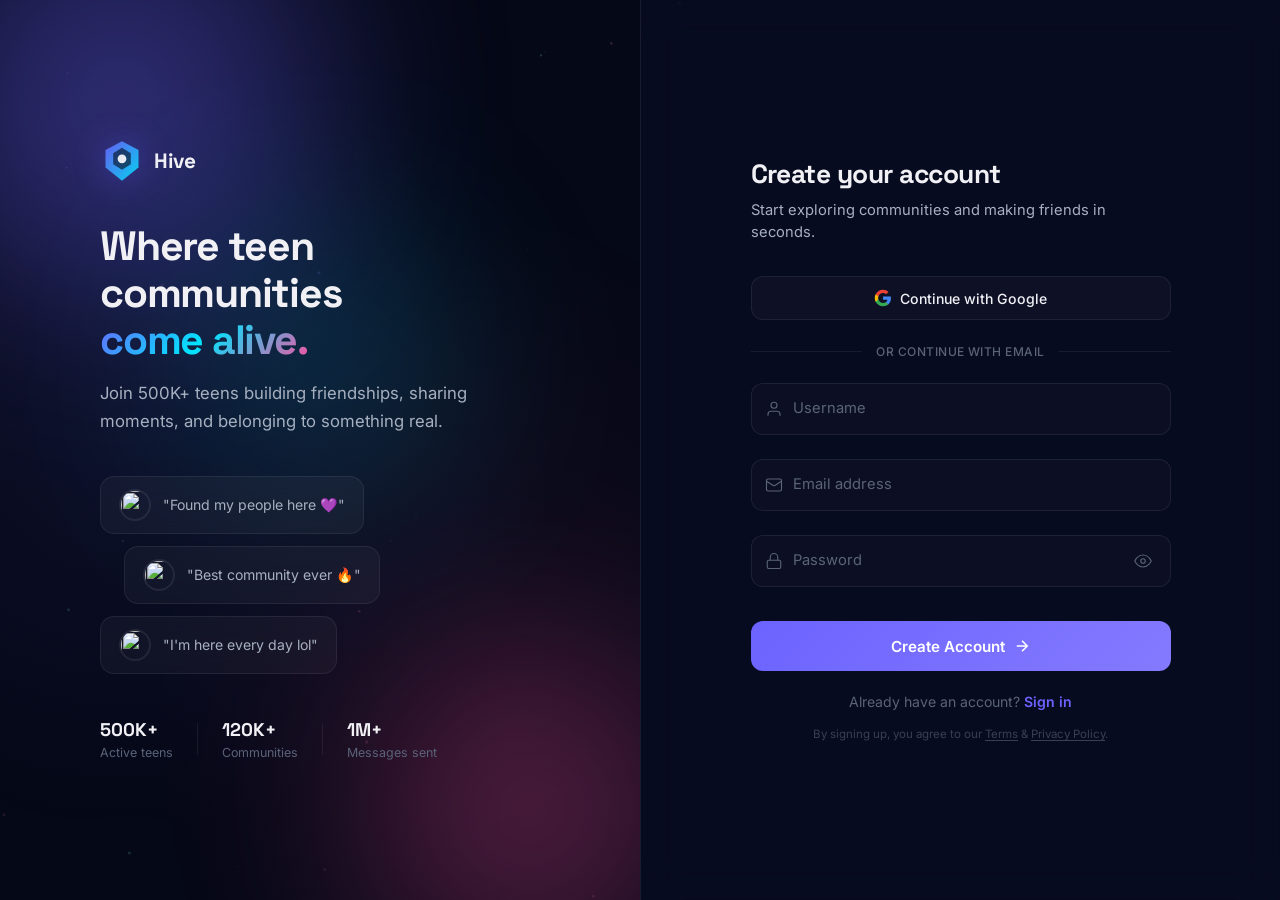
==== commit 1517d328: "Add files via upload" ====
--- a/home/index.html
+++ b/home/index.html
@@ -1098,6 +1098,7 @@
                                 <div class="rp-field"><span class="rp-fl">Display Name</span><span class="rp-fv"
                                         id="rp-if-display-name"></span></div>
                             </div>
+                            <div id="rp-xp-section" class="rp-xp-section"></div>
                         </div>
                     </div>
 
@@ -1168,14 +1169,14 @@
                     <div class="rp-card rp-card-level rp-entrance" data-delay="2">
                         <div class="rp-card-b">
                             <div class="rp-level-row">
-                                <div class="rp-level-badge">12</div>
+                                <div class="rp-level-badge" id="rp-level-badge">1</div>
                                 <div class="rp-level-info">
                                     <div class="rp-level-top">
-                                        <span class="rp-level-n">Level 12</span>
-                                        <span class="rp-level-xp">8,420 / 10,000 XP</span>
+                                        <span class="rp-level-n" id="rp-level-name">Level 1</span>
+                                        <span class="rp-level-xp" id="rp-level-xp">0 / 50 XP</span>
                                     </div>
                                     <div class="rp-level-bar">
-                                        <div class="rp-level-fill" style="width:84%"></div>
+                                        <div class="rp-level-fill" id="rp-level-fill" style="width:0%"></div>
                                     </div>
                                 </div>
                             </div>
@@ -1650,8 +1651,9 @@
                                                 <span class="msg-timestamp" id="preview-time">Now</span>
                                             </div>
                                             <div class="msg-content" id="preview-content">Hey everyone! This is how your messages will look :)</div>
-                                        </div>
-                                    </div>
+                            </div>
+                            <div id="rp-xp-section" class="rp-xp-section"></div>
+                        </div>
                                 </div>
                             </div>
                         </div>
@@ -2549,6 +2551,7 @@
                         </div>
                         <div class="up-display-row" id="up-display-row"></div>
                         <div class="up-rank-row" id="up-rank-row"></div>
+                        <div class="up-xp-row" id="up-xp-row"></div>
                         <div class="up-meta-row">
                             <span class="up-meta-item" id="up-joined">
                                 <svg viewBox="0 0 24 24" width="11" height="11" fill="none" stroke="currentColor"
--- a/home/style.css
+++ b/home/style.css
@@ -3379,6 +3379,95 @@
 .rank-badge.rank-badge-md { width: 16px; height: 16px; }
 .rank-badge.rank-badge-lg { width: 22px; height: 22px; }
 .rank-badge.rank-badge-xl { width: 28px; height: 28px; }
+
+/* ─── XP PROGRESS BAR ───────────────────────── */
+.xp-progress-wrap {
+    margin-top: 8px;
+    display: flex;
+    flex-direction: column;
+    gap: 4px;
+}
+
+.xp-level-label {
+    display: flex;
+    align-items: center;
+    gap: 6px;
+}
+
+.xp-level-badge {
+    display: inline-flex;
+    align-items: center;
+    justify-content: center;
+    padding: 2px 8px;
+    border-radius: 6px;
+    font-size: 10px;
+    font-weight: 800;
+    color: #fff;
+    letter-spacing: 0.3px;
+    text-transform: uppercase;
+    line-height: 1.3;
+}
+
+.xp-bar {
+    width: 100%;
+    height: 6px;
+    background: rgba(255,255,255,0.08);
+    border-radius: 3px;
+    overflow: hidden;
+    position: relative;
+}
+
+.xp-bar-fill {
+    height: 100%;
+    border-radius: 3px;
+    transition: width 0.6s cubic-bezier(0.4, 0, 0.2, 1);
+    position: relative;
+}
+
+.xp-bar-fill::after {
+    content: '';
+    position: absolute;
+    top: 0;
+    left: 0;
+    right: 0;
+    bottom: 0;
+    background: linear-gradient(90deg, transparent 0%, rgba(255,255,255,0.25) 50%, transparent 100%);
+    animation: xpShimmer 2s ease-in-out infinite;
+}
+
+@keyframes xpShimmer {
+    0% { transform: translateX(-100%); }
+    100% { transform: translateX(100%); }
+}
+
+.xp-bar-text {
+    font-size: 10px;
+    color: var(--text-3);
+    font-weight: 500;
+    text-align: right;
+}
+
+/* XP in user popup */
+.up-xp-row {
+    margin-top: 4px;
+}
+
+.up-xp-row .xp-progress-wrap {
+    margin-top: 2px;
+}
+
+/* XP in right profile panel */
+.rp-xp-section {
+    margin-top: 8px;
+    padding-top: 8px;
+    border-top: 1px solid var(--border);
+}
+
+.rp-xp-section .xp-bar {
+    height: 8px;
+}
+
+/* ─── END XP PROGRESS BAR ────────────────────── */
 
 /* â•â•â•â•â•â•â•â•â•â•â•â•â•â•â•â•â•â•â•â•â•â•â•â•â•â•â•â•â•â•â•â•â•â•â•â•â•â•â•â•â•â•â•â•â•â•
    EMOJI PICKER
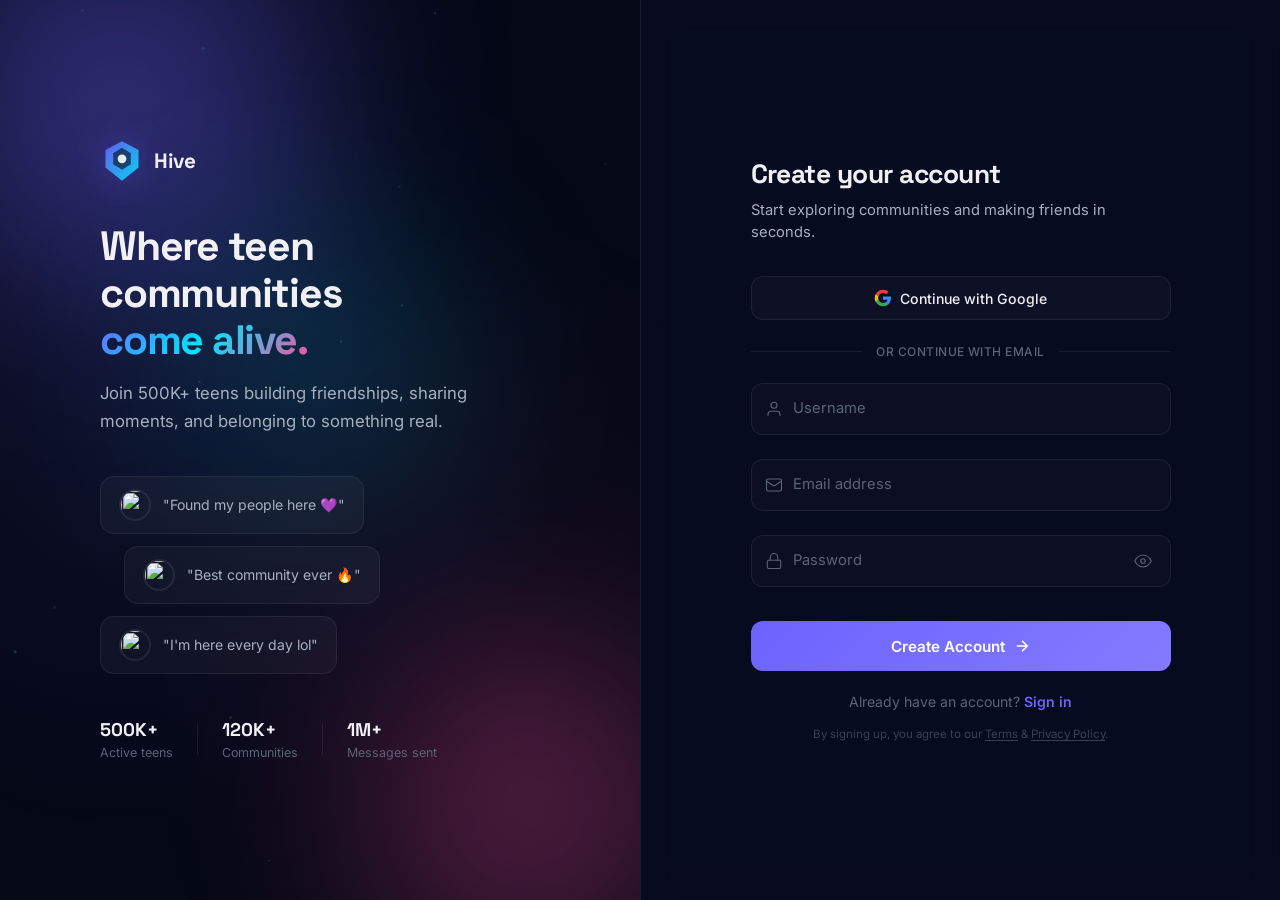
==== commit 8d635334: "Add files via upload" ====
--- a/home/index.html
+++ b/home/index.html
@@ -126,6 +126,14 @@
                         <circle cx="12" cy="12" r="3" />
                         <path
                             d="M19.4 15a1.65 1.65 0 0 0 .33 1.82l.06.06a2 2 0 0 1 0 2.83 2 2 0 0 1-2.83 0l-.06-.06a1.65 1.65 0 0 0-1.82-.33 1.65 1.65 0 0 0-1 1.51V21a2 2 0 0 1-2 2 2 2 0 0 1-2-2v-.09A1.65 1.65 0 0 0 9 19.4a1.65 1.65 0 0 0-1.82.33l-.06.06a2 2 0 0 1-2.83 0 2 2 0 0 1 0-2.83l.06-.06A1.65 1.65 0 0 0 4.68 15a1.65 1.65 0 0 0-1.51-1H3a2 2 0 0 1-2-2 2 2 0 0 1 2-2h.09A1.65 1.65 0 0 0 4.6 9a1.65 1.65 0 0 0-.33-1.82l-.06-.06a2 2 0 0 1 0-2.83 2 2 0 0 1 2.83 0l.06.06A1.65 1.65 0 0 0 9 4.68a1.65 1.65 0 0 0 1-1.51V3a2 2 0 0 1 2-2 2 2 0 0 1 2 2v.09a1.65 1.65 0 0 0 1 1.51 1.65 1.65 0 0 0 1.82-.33l.06-.06a2 2 0 0 1 2.83 0 2 2 0 0 1 0 2.83l-.06.06A1.65 1.65 0 0 0 19.4 9a1.65 1.65 0 0 0 1.51 1H21a2 2 0 0 1 2 2 2 2 0 0 1-2 2h-.09a1.65 1.65 0 0 0-1.51 1z" />
+                    </svg>
+                </a>
+                <!-- Achievements -->
+                <a href="#" class="rail-icon" data-tip="Achievements" data-color="#FFD93D" data-nav="achievements" id="achievements-rail-btn">
+                    <svg viewBox="0 0 24 24" fill="none" stroke="currentColor" stroke-width="2" stroke-linecap="round"
+                        stroke-linejoin="round">
+                        <circle cx="12" cy="8" r="6" />
+                        <path d="M15.477 12.89L17 22l-5-3-5 3 1.523-9.11" />
                     </svg>
                 </a>
             </div>
@@ -1309,69 +1317,6 @@
                         </div>
                     </div>
 
-                    <!-- Achievements Card -->
-                    <div class="rp-card rp-card-ach rp-entrance" data-delay="4">
-                        <div class="rp-card-h">
-                            <svg viewBox="0 0 24 24" width="13" height="13" fill="none" stroke="currentColor"
-                                stroke-width="2">
-                                <polygon
-                                    points="12 2 15.09 8.26 22 9.27 17 14.14 18.18 21.02 12 17.77 5.82 21.02 7 14.14 2 9.27 8.91 8.26 12 2" />
-                            </svg>
-                            <span>Achievements</span>
-                        </div>
-                        <div class="rp-card-b">
-                            <div class="rp-achievements">
-                                <div class="rp-ach unlocked">
-                                    <div class="rp-ach-i" style="--ai:#6C63FF"><svg viewBox="0 0 24 24" width="18"
-                                            height="18" fill="none" stroke="currentColor" stroke-width="2">
-                                            <path d="M12 22s8-4 8-10V5l-8-3-8 3v7c0 6 8 10 8 10z" />
-                                        </svg></div><span class="rp-ach-n">First Steps</span>
-                                </div>
-                                <div class="rp-ach unlocked">
-                                    <div class="rp-ach-i" style="--ai:#00E5FF"><svg viewBox="0 0 24 24" width="18"
-                                            height="18" fill="none" stroke="currentColor" stroke-width="2">
-                                            <path d="M21 15a2 2 0 0 1-2 2H7l-4 4V5a2 2 0 0 1 2-2h14a2 2 0 0 1 2 2z" />
-                                        </svg></div><span class="rp-ach-n">Chatterbox</span>
-                                </div>
-                                <div class="rp-ach unlocked">
-                                    <div class="rp-ach-i" style="--ai:#FF4D9E"><svg viewBox="0 0 24 24" width="18"
-                                            height="18" fill="none" stroke="currentColor" stroke-width="2">
-                                            <path
-                                                d="M20.84 4.61a5.5 5.5 0 0 0-7.78 0L12 5.67l-1.06-1.06a5.5 5.5 0 0 0-7.78 7.78l1.06 1.06L12 21.23l7.78-7.78 1.06-1.06a5.5 5.5 0 0 0 0-7.78z" />
-                                        </svg></div><span class="rp-ach-n">Popular</span>
-                                </div>
-                                <div class="rp-ach unlocked">
-                                    <div class="rp-ach-i" style="--ai:#7CFFB2"><svg viewBox="0 0 24 24" width="18"
-                                            height="18" fill="none" stroke="currentColor" stroke-width="2">
-                                            <polygon points="13 2 3 14 12 14 11 22 21 10 12 10 13 2" />
-                                        </svg></div><span class="rp-ach-n">On Fire</span>
-                                </div>
-                                <div class="rp-ach">
-                                    <div class="rp-ach-i locked"><svg viewBox="0 0 24 24" width="18" height="18"
-                                            fill="none" stroke="currentColor" stroke-width="2">
-                                            <path d="M12 2L2 7l10 5 10-5-10-5z" />
-                                            <path d="M2 17l10 5 10-5" />
-                                            <path d="M2 12l10 5 10-5" />
-                                        </svg></div><span class="rp-ach-n">Influencer</span>
-                                </div>
-                                <div class="rp-ach">
-                                    <div class="rp-ach-i locked"><svg viewBox="0 0 24 24" width="18" height="18"
-                                            fill="none" stroke="currentColor" stroke-width="2">
-                                            <circle cx="12" cy="12" r="10" />
-                                            <polygon points="16.24 7.76 14.12 14.12 7.76 16.24 9.88 9.88 16.24 7.76" />
-                                        </svg></div><span class="rp-ach-n">Veteran</span>
-                                </div>
-                                <div class="rp-ach">
-                                    <div class="rp-ach-i locked"><svg viewBox="0 0 24 24" width="18" height="18"
-                                            fill="none" stroke="currentColor" stroke-width="2">
-                                            <path d="M12 22s8-4 8-10V5l-8-3-8 3v7c0 6 8 10 8 10z" />
-                                            <polyline points="9 12 11 14 15 10" />
-                                        </svg></div><span class="rp-ach-n">Guardian</span>
-                                </div>
-                            </div>
-                        </div>
-                    </div>
-
                     <!-- Community Info Card -->
                     <div class="rp-card rp-card-community rp-entrance" data-delay="5">
                         <div class="rp-card-h">
@@ -2794,6 +2739,7 @@
     <script src="rankBadges.js"></script>
     <script src="hiveEmojis.js"></script>
     <script src="hiveEmojisExtended.js"></script>
+    <script src="../utils/levelSystem.js"></script>
     <script src="script.js"></script>
 
     <!-- ═══ SHOW MORE FONTS MODAL ═══ -->
@@ -2862,6 +2808,157 @@
     </div>
     <!-- ═══ END EFFECTS MODAL ═══ -->
 
+    <!-- ═══ ACHIEVEMENTS MODAL ═══ -->
+    <div class="achv-overlay" id="achv-overlay" style="display:none;">
+        <div class="achv-modal">
+            <div class="achv-header">
+                <div class="achv-header-left">
+                    <div class="achv-trophy-wrap">
+                        <svg class="achv-trophy-icon" viewBox="0 0 24 24" fill="none" stroke="currentColor" stroke-width="1.5" stroke-linecap="round" stroke-linejoin="round">
+                            <circle cx="12" cy="8" r="6" />
+                            <path d="M15.477 12.89L17 22l-5-3-5 3 1.523-9.11" />
+                        </svg>
+                        <div class="achv-trophy-glow"></div>
+                        <div class="achv-sparkle achv-sparkle-1"></div>
+                        <div class="achv-sparkle achv-sparkle-2"></div>
+                        <div class="achv-sparkle achv-sparkle-3"></div>
+                    </div>
+                    <div class="achv-header-text">
+                        <h2 class="achv-title">Achievements</h2>
+                        <p class="achv-subtitle">Complete challenges. Earn XP. Level up.</p>
+                    </div>
+                </div>
+                <div class="achv-header-right">
+                    <div class="achv-level-info">
+                        <div class="achv-level-badge">
+                            <svg viewBox="0 0 24 24" width="16" height="16" fill="none" stroke="currentColor" stroke-width="2">
+                                <circle cx="12" cy="8" r="6" />
+                                <path d="M15.477 12.89L17 22l-5-3-5 3 1.523-9.11" />
+                            </svg>
+                        </div>
+                        <div class="achv-level-text">
+                            <span class="achv-level-label" id="achv-level-label">Level 12</span>
+                            <div class="achv-xp-bar">
+                                <div class="achv-xp-fill" id="achv-xp-fill" style="width:70%"></div>
+                            </div>
+                            <span class="achv-xp-text" id="achv-xp-text">8,450 / 12,000 XP</span>
+                        </div>
+                    </div>
+                    <button class="achv-close" id="achv-close" aria-label="Close achievements">
+                        <svg viewBox="0 0 24 24" width="20" height="20" fill="none" stroke="currentColor" stroke-width="2" stroke-linecap="round" stroke-linejoin="round">
+                            <line x1="18" y1="6" x2="6" y2="18" />
+                            <line x1="6" y1="6" x2="18" y2="18" />
+                        </svg>
+                    </button>
+                </div>
+            </div>
+
+            <div class="achv-body">
+                <div class="achv-main">
+                    <div class="achv-tabs" id="achv-tabs">
+                        <button class="achv-tab active" data-filter="all">
+                            <svg viewBox="0 0 24 24" width="14" height="14" fill="none" stroke="currentColor" stroke-width="2">
+                                <circle cx="12" cy="8" r="6" />
+                                <path d="M15.477 12.89L17 22l-5-3-5 3 1.523-9.11" />
+                            </svg>
+                            All (<span id="achv-count-all">24</span>)
+                        </button>
+                        <button class="achv-tab" data-filter="unlocked">
+                            <svg viewBox="0 0 24 24" width="14" height="14" fill="none" stroke="currentColor" stroke-width="2">
+                                <rect x="3" y="11" width="18" height="11" rx="2" ry="2" />
+                                <path d="M7 11V7a5 5 0 0 1 9.9-1" />
+                            </svg>
+                            Unlocked (<span id="achv-count-unlocked">14</span>)
+                        </button>
+                        <button class="achv-tab" data-filter="locked">
+                            <svg viewBox="0 0 24 24" width="14" height="14" fill="none" stroke="currentColor" stroke-width="2">
+                                <rect x="3" y="11" width="18" height="11" rx="2" ry="2" />
+                                <path d="M7 11V7a5 5 0 0 1 10 0v4" />
+                            </svg>
+                            Locked (<span id="achv-count-locked">10</span>)
+                        </button>
+                    </div>
+
+                    <div class="achv-grid" id="achv-grid">
+                        <!-- Achievement cards injected by JS -->
+                    </div>
+                </div>
+
+                <div class="achv-sidebar">
+                    <div class="achv-card achv-progress-card">
+                        <div class="achv-card-header">YOUR PROGRESS</div>
+                        <div class="achv-progress-body">
+                            <div class="achv-ring-wrap">
+                                <svg class="achv-ring" viewBox="0 0 100 100">
+                                    <circle class="achv-ring-bg" cx="50" cy="50" r="42" />
+                                    <circle class="achv-ring-fill" id="achv-ring-fill" cx="50" cy="50" r="42" />
+                                </svg>
+                                <span class="achv-ring-pct" id="achv-ring-pct">58%</span>
+                            </div>
+                            <div class="achv-progress-meta">
+                                <span class="achv-progress-count" id="achv-progress-count">14 / 24</span>
+                                <span class="achv-progress-label">Achievements<br>Unlocked</span>
+                            </div>
+                        </div>
+                    </div>
+
+                    <div class="achv-card achv-xp-card">
+                        <div class="achv-card-header">XP SUMMARY</div>
+                        <div class="achv-xp-rows">
+                            <div class="achv-xp-row">
+                                <div class="achv-xp-row-icon achv-xp-icon-total">
+                                    <svg viewBox="0 0 24 24" width="16" height="16" fill="none" stroke="currentColor" stroke-width="2">
+                                        <polygon points="13 2 3 14 12 14 11 22 21 10 12 10 13 2" />
+                                    </svg>
+                                </div>
+                                <span class="achv-xp-row-label">Total XP</span>
+                                <span class="achv-xp-row-value" id="achv-total-xp">8,450</span>
+                            </div>
+                            <div class="achv-xp-row">
+                                <div class="achv-xp-row-icon achv-xp-icon-streak">
+                                    <svg viewBox="0 0 24 24" width="16" height="16" fill="none" stroke="currentColor" stroke-width="2">
+                                        <path d="M12 2c-1.5 4-4 6-4 10a4 4 0 1 0 8 0c0-4-2.5-6-4-10z" />
+                                    </svg>
+                                </div>
+                                <span class="achv-xp-row-label">Streak</span>
+                                <span class="achv-xp-row-value" id="achv-streak">6 days</span>
+                            </div>
+                            <div class="achv-xp-row">
+                                <div class="achv-xp-row-icon achv-xp-icon-level">
+                                    <svg viewBox="0 0 24 24" width="16" height="16" fill="none" stroke="currentColor" stroke-width="2">
+                                        <circle cx="12" cy="8" r="6" />
+                                        <path d="M15.477 12.89L17 22l-5-3-5 3 1.523-9.11" />
+                                    </svg>
+                                </div>
+                                <span class="achv-xp-row-label">Level</span>
+                                <span class="achv-xp-row-value" id="achv-level-val">12</span>
+                            </div>
+                        </div>
+                    </div>
+
+                    <div class="achv-card achv-recent-card">
+                        <div class="achv-card-header">
+                            RECENT UNLOCKS
+                            <button class="achv-view-all" id="achv-view-all">View All</button>
+                        </div>
+                        <div class="achv-recent-list" id="achv-recent-list">
+                            <!-- Injected by JS -->
+                        </div>
+                    </div>
+
+                    <div class="achv-card achv-milestone-card">
+                        <div class="achv-card-header">PREMIUM MILESTONES</div>
+                        <div class="achv-milestone-list">
+                            <!-- Injected by JS -->
+                        </div>
+                    </div>
+                </div>
+            </div>
+        </div>
+    </div>
+    <!-- ═══ END ACHIEVEMENTS MODAL ═══ -->
+
+    <script src="achievements.js"></script>
 </body>
 
 </html>
--- a/home/style.css
+++ b/home/style.css
@@ -48,10 +48,10 @@
 button { font-family: inherit; cursor: pointer; border: none; background: none; color: inherit; }
 img { display: block; }
 input { font-family: inherit; border: none; outline: none; background: none; color: inherit; }
-::-webkit-scrollbar { width: 5px; }
-::-webkit-scrollbar-track { background: transparent; }
-::-webkit-scrollbar-thumb { background: rgba(255,255,255,0.08); border-radius: 4px; }
-::-webkit-scrollbar-thumb:hover { background: rgba(255,255,255,0.14); }
+::-webkit-scrollbar { width: 10px; }
+::-webkit-scrollbar-track { background: rgba(255,255,255,0.03); }
+::-webkit-scrollbar-thumb { background: rgba(255,255,255,0.15); border-radius: 6px; border: 2px solid transparent; background-clip: content-box; }
+::-webkit-scrollbar-thumb:hover { background: rgba(255,255,255,0.28); background-clip: content-box; }
 ::selection { background: rgba(108,99,255,0.3); color: #fff; }
 
 /* â”€â”€ Particles â”€â”€â”€â”€â”€â”€â”€â”€â”€â”€â”€â”€â”€â”€â”€â”€â”€â”€â”€â”€â”€â”€â”€â”€â”€â”€â”€â”€â”€â”€â”€â”€ */
@@ -1466,7 +1466,6 @@
     .quick-actions { grid-template-columns: repeat(2, 1fr); }
     .featured-grid { grid-template-columns: repeat(2, 1fr); }
     .rp-actions-grid { grid-template-columns: repeat(3, 1fr); }
-    .rp-achievements { grid-template-columns: repeat(4, 1fr); }
     .rp-effect-modal-grid { grid-template-columns: repeat(3, 1fr); }
     .rp-ring-modal-grid { grid-template-columns: repeat(3, 1fr); }
 
@@ -1520,7 +1519,6 @@
     .welcome-inner { flex-direction: column; text-align: center; }
     .rp-stats-grid { grid-template-columns: repeat(2, 1fr); }
     .rp-actions-grid { grid-template-columns: repeat(3, 1fr); }
-    .rp-achievements { grid-template-columns: repeat(3, 1fr); }
     .rp-effect-modal-grid { grid-template-columns: repeat(2, 1fr); }
     .rp-ring-modal-grid { grid-template-columns: repeat(2, 1fr); }
 }
@@ -2044,7 +2042,7 @@
     display: flex;
     align-items: center;
     gap: 4px;
-    padding: 2px 8px;
+    padding: 3px 8px;
     border-radius: 12px;
     background: rgba(255,255,255,0.04);
     border: 1px solid var(--border);
@@ -2053,6 +2051,21 @@
     transition: all 0.2s;
 }
 
+.reaction .hive-emoji,
+.reaction .reaction-hive-emoji {
+    width: 18px;
+    height: 18px;
+    flex-shrink: 0;
+    display: inline-flex;
+    align-items: center;
+    justify-content: center;
+}
+
+.reaction .reaction-hive-emoji svg {
+    width: 18px;
+    height: 18px;
+}
+
 .reaction:hover {
     background: rgba(255,255,255,0.08);
     border-color: var(--border-hover);
@@ -2067,6 +2080,89 @@
     font-size: 0.72rem;
     font-weight: 600;
     color: var(--text-2);
+}
+
+/* Reaction Picker Popup */
+.reaction-popup {
+    position: fixed;
+    z-index: 9999;
+    display: flex;
+    gap: 2px;
+    padding: 6px 8px;
+    border-radius: 24px;
+    background: rgba(12, 15, 42, 0.96);
+    border: 1px solid rgba(108, 99, 255, 0.25);
+    box-shadow:
+        0 8px 32px rgba(0, 0, 0, 0.5),
+        0 0 0 1px rgba(108, 99, 255, 0.08),
+        inset 0 1px 0 rgba(255, 255, 255, 0.04);
+    backdrop-filter: blur(20px);
+    -webkit-backdrop-filter: blur(20px);
+    animation: reactionPopupIn 0.2s cubic-bezier(0.34, 1.56, 0.64, 1) forwards;
+}
+
+@keyframes reactionPopupIn {
+    from {
+        opacity: 0;
+        transform: scale(0.85) translateY(6px);
+    }
+    to {
+        opacity: 1;
+        transform: scale(1) translateY(0);
+    }
+}
+
+.reaction-popup-btn {
+    width: 40px;
+    height: 40px;
+    border: none;
+    background: transparent;
+    border-radius: 50%;
+    cursor: pointer;
+    display: flex;
+    align-items: center;
+    justify-content: center;
+    transition: all 0.15s cubic-bezier(0.34, 1.56, 0.64, 1);
+    position: relative;
+    padding: 0;
+}
+
+.reaction-popup-btn .hive-emoji {
+    width: 26px;
+    height: 26px;
+    pointer-events: none;
+}
+
+.reaction-popup-btn:hover {
+    background: rgba(108, 99, 255, 0.15);
+    transform: scale(1.25);
+}
+
+.reaction-popup-btn:active {
+    transform: scale(1.1);
+}
+
+.reaction-popup-btn::after {
+    content: attr(data-tip);
+    position: absolute;
+    bottom: -26px;
+    left: 50%;
+    transform: translateX(-50%);
+    padding: 2px 7px;
+    border-radius: 4px;
+    background: rgba(12, 15, 42, 0.95);
+    border: 1px solid var(--border);
+    color: var(--text-2);
+    font-size: 0.62rem;
+    font-family: var(--font);
+    white-space: nowrap;
+    opacity: 0;
+    pointer-events: none;
+    transition: opacity 0.15s;
+}
+
+.reaction-popup-btn:hover::after {
+    opacity: 1;
 }
 
 /* Message Actions (hover toolbar) */
@@ -3549,10 +3645,10 @@
     padding: 6px 10px 10px;
     scroll-behavior: smooth;
 }
-.emoji-body::-webkit-scrollbar { width: 5px; }
-.emoji-body::-webkit-scrollbar-track { background: transparent; }
-.emoji-body::-webkit-scrollbar-thumb { background: rgba(255,255,255,0.08); border-radius: 3px; }
-.emoji-body::-webkit-scrollbar-thumb:hover { background: rgba(255,255,255,0.14); }
+.emoji-body::-webkit-scrollbar { width: 10px; }
+.emoji-body::-webkit-scrollbar-track { background: rgba(255, 255, 255, 0.03); }
+.emoji-body::-webkit-scrollbar-thumb { background: rgba(255, 255, 255, 0.15); border-radius: 6px; border: 2px solid transparent; background-clip: content-box; }
+.emoji-body::-webkit-scrollbar-thumb:hover { background: rgba(255, 255, 255, 0.28); background-clip: content-box; }
 
 /* â•â•â•â•â•â•â•â•â•â•â• GIF PICKER â•â•â•â•â•â•â•â•â•â•â• */
 .gif-picker {
@@ -3627,10 +3723,10 @@
     overflow-x: hidden;
     padding: 4px 10px 10px;
 }
-.gif-picker-body::-webkit-scrollbar { width: 5px; }
-.gif-picker-body::-webkit-scrollbar-track { background: transparent; }
-.gif-picker-body::-webkit-scrollbar-thumb { background: rgba(255,255,255,0.08); border-radius: 3px; }
-.gif-picker-body::-webkit-scrollbar-thumb:hover { background: rgba(255,255,255,0.14); }
+.gif-picker-body::-webkit-scrollbar { width: 10px; }
+.gif-picker-body::-webkit-scrollbar-track { background: rgba(255, 255, 255, 0.03); }
+.gif-picker-body::-webkit-scrollbar-thumb { background: rgba(255, 255, 255, 0.15); border-radius: 6px; border: 2px solid transparent; background-clip: content-box; }
+.gif-picker-body::-webkit-scrollbar-thumb:hover { background: rgba(255, 255, 255, 0.28); background-clip: content-box; }
 
 /* â”€â”€ Mobile: emoji + gif pickers become a full-width bottom sheet â”€â”€ */
 @media (max-width: 900px) {
@@ -3985,14 +4081,14 @@
     flex: 1;
     overflow-y: auto;
     overflow-x: hidden;
-    scrollbar-width: thin;
-    scrollbar-color: rgba(255,255,255,0.06) transparent;
-}
-
-.rpanel-scroll::-webkit-scrollbar { width: 3px; }
-.rpanel-scroll::-webkit-scrollbar-track { background: transparent; }
-.rpanel-scroll::-webkit-scrollbar-thumb { background: rgba(255,255,255,0.06); border-radius: 3px; }
-.rpanel-scroll::-webkit-scrollbar-thumb:hover { background: rgba(255,255,255,0.1); }
+    scrollbar-width: auto;
+    scrollbar-color: rgba(255,255,255,0.15) transparent;
+}
+
+.rpanel-scroll::-webkit-scrollbar { width: 10px; }
+.rpanel-scroll::-webkit-scrollbar-track { background: rgba(255, 255, 255, 0.03); }
+.rpanel-scroll::-webkit-scrollbar-thumb { background: rgba(255, 255, 255, 0.15); border-radius: 6px; border: 2px solid transparent; background-clip: content-box; }
+.rpanel-scroll::-webkit-scrollbar-thumb:hover { background: rgba(255, 255, 255, 0.28); background-clip: content-box; }
 
 /* â”€â”€ Banner â”€â”€â”€â”€â”€â”€â”€â”€â”€â”€â”€â”€â”€â”€â”€â”€â”€â”€â”€â”€â”€â”€â”€â”€â”€â”€â”€â”€â”€â”€â”€â”€ */
 .rpanel-banner {
@@ -4445,66 +4541,7 @@
 
 .rp-action:hover span { color: var(--text); }
 
-/* â”€â”€ Achievements Card â”€â”€â”€â”€â”€â”€â”€â”€â”€â”€â”€â”€â”€â”€â”€â”€â”€â”€â”€â”€â”€ */
-.rp-achievements {
-    display: grid;
-    grid-template-columns: repeat(4, 1fr);
-    gap: 6px;
-}
-
-.rp-ach {
-    display: flex;
-    flex-direction: column;
-    align-items: center;
-    gap: 5px;
-    padding: 10px 4px 8px;
-    border-radius: 10px;
-    background: rgba(255,255,255,0.015);
-    border: 1px solid rgba(255,255,255,0.03);
-    text-align: center;
-    transition: all 0.25s var(--ease);
-}
-
-.rp-ach:hover {
-    transform: translateY(-1px);
-    border-color: rgba(255,255,255,0.06);
-}
-
-.rp-ach.unlocked {
-    background: rgba(255,255,255,0.03);
-    border-color: rgba(255,255,255,0.06);
-}
-
-.rp-ach:not(.unlocked) {
-    opacity: 0.35;
-}
-
-.rp-ach-i {
-    width: 34px; height: 34px;
-    border-radius: 9px;
-    background: rgba(255,255,255,0.04);
-    display: flex; align-items: center; justify-content: center;
-    color: var(--ai);
-    transition: all 0.25s var(--ease);
-    position: relative;
-}
-
-.rp-ach.unlocked .rp-ach-i {
-    box-shadow: 0 0 10px color-mix(in srgb, var(--ai) 20%, transparent);
-}
-
-.rp-ach:hover .rp-ach-i {
-    transform: scale(1.08);
-}
-
-.rp-ach-i.locked { filter: grayscale(1); opacity: 0.6; }
-
-.rp-ach-n {
-    font-size: 0.58rem;
-    font-weight: 600;
-    color: var(--text-2);
-    line-height: 1.2;
-}
+
 
 /* â”€â”€ Community Card â”€â”€â”€â”€â”€â”€â”€â”€â”€â”€â”€â”€â”€â”€â”€â”€â”€â”€â”€â”€â”€â”€â”€â”€ */
 .rp-community-info {
@@ -5036,14 +5073,14 @@
     transform: scale(0.95) translateY(10px);
     transition: opacity 0.28s var(--ease), transform 0.28s var(--ease);
     pointer-events: auto;
-    scrollbar-width: thin;
-    scrollbar-color: rgba(108,99,255,0.2) transparent;
-}
-.user-popup::-webkit-scrollbar { width: 4px; }
-.user-popup::-webkit-scrollbar-track { background: transparent; }
-.user-popup::-webkit-scrollbar-thumb { background: rgba(108,99,255,0.25); border-radius: 10px; }
-.user-popup::-webkit-scrollbar-thumb:hover { background: rgba(108,99,255,0.4); }
-
+    scrollbar-width: auto;
+    scrollbar-color: rgba(108,99,255,0.3) transparent;
+}
+
+.user-popup::-webkit-scrollbar { width: 10px; }
+.user-popup::-webkit-scrollbar-track { background: rgba(255, 255, 255, 0.03); }
+.user-popup::-webkit-scrollbar-thumb { background: rgba(108,99,255,0.35); border-radius: 6px; border: 2px solid transparent; background-clip: content-box; }
+.user-popup::-webkit-scrollbar-thumb:hover { background: rgba(108,99,255,0.5); background-clip: content-box; }
 .up-overlay.visible .user-popup {
     opacity: 1;
     transform: scale(1) translateY(0);
@@ -9568,21 +9605,23 @@
     overflow-x: auto;
     padding: 2px;
     max-width: 100%;
-    scrollbar-width: thin;
-    scrollbar-color: rgba(255,255,255,0.1) transparent;
+    scrollbar-width: auto;
+    scrollbar-color: rgba(255,255,255,0.15) transparent;
 }
 
 .attach-prev-grid::-webkit-scrollbar {
-    height: 4px;
+    height: 10px;
 }
 
 .attach-prev-grid::-webkit-scrollbar-track {
-    background: transparent;
+    background: rgba(255, 255, 255, 0.03);
 }
 
 .attach-prev-grid::-webkit-scrollbar-thumb {
-    background: rgba(255,255,255,0.1);
-    border-radius: 2px;
+    background: rgba(255,255,255,0.15);
+    border-radius: 6px;
+    border: 2px solid transparent;
+    background-clip: content-box;
 }
 
 .attach-prev-count {
@@ -10525,14 +10564,20 @@
     padding: 4px;
 }
 .hashtag-panel-list::-webkit-scrollbar {
-    width: 4px;
+    width: 10px;
 }
 .hashtag-panel-list::-webkit-scrollbar-track {
-    background: transparent;
+    background: rgba(255, 255, 255, 0.03);
 }
 .hashtag-panel-list::-webkit-scrollbar-thumb {
-    background: rgba(108, 99, 255, 0.3);
-    border-radius: 2px;
+    background: rgba(108, 99, 255, 0.35);
+    border-radius: 6px;
+    border: 2px solid transparent;
+    background-clip: content-box;
+}
+.hashtag-panel-list::-webkit-scrollbar-thumb:hover {
+    background: rgba(108, 99, 255, 0.5);
+    background-clip: content-box;
 }
 .hashtag-panel-item {
     display: flex;
@@ -10654,74 +10699,96 @@
 .notif-skel-line.w35 { width: 35%; }
 
 .notif-list {
-    padding: 8px 12px;
+    padding: 0;
     display: flex;
     flex-direction: column;
-    gap: 2px;
+    gap: 4px;
 }
 
 .notif-time-group {
     display: flex;
     align-items: center;
-    gap: 6px;
-    padding: 12px 0 6px;
-    font-size: 0.68rem;
+    gap: 10px;
+    padding: 10px 4px 6px;
+    font-size: 0.65rem;
     font-weight: 700;
     color: var(--text-3);
     text-transform: uppercase;
-    letter-spacing: 0.06em;
-}
-
-.notif-time-group:first-child { padding-top: 4px; }
+    letter-spacing: 0.08em;
+}
+
+.notif-time-group::after {
+    content: '';
+    flex: 1;
+    height: 1px;
+    background: var(--border);
+}
+
+.notif-time-group:first-child { padding-top: 2px; }
 
 .notif-item {
     display: flex;
     align-items: flex-start;
-    gap: 12px;
-    padding: 10px 12px;
-    border-radius: var(--r-md);
+    gap: 14px;
+    padding: 14px;
+    border-radius: 14px;
     cursor: pointer;
-    transition: all 0.25s var(--ease);
+    transition: all 0.2s var(--ease);
     position: relative;
-    background: rgba(255,255,255,0.02);
+    background: rgba(255, 255, 255, 0.015);
     border: 1px solid transparent;
-    margin-bottom: 2px;
 }
 
 .notif-item:hover {
-    background: rgba(255,255,255,0.04);
+    background: rgba(255, 255, 255, 0.04);
     border-color: var(--border);
 }
 
-.notif-item:active { transform: scale(0.985); }
+.notif-item:active {
+    transform: scale(0.985);
+}
 
 .notif-item.unread {
-    background: rgba(108,99,255,0.05);
-    border-color: rgba(108,99,255,0.08);
+    background: rgba(108, 99, 255, 0.06);
+    border-color: rgba(108, 99, 255, 0.1);
 }
 
 .notif-item.unread:hover {
-    background: rgba(108,99,255,0.08);
-    border-color: rgba(108,99,255,0.15);
+    background: rgba(108, 99, 255, 0.1);
+    border-color: rgba(108, 99, 255, 0.2);
 }
 
 .notif-item.unread::before {
     content: '';
     position: absolute;
-    left: 3px; top: 50%;
+    left: 6px;
+    top: 50%;
     transform: translateY(-50%);
-    width: 5px; height: 5px;
+    width: 6px;
+    height: 6px;
     border-radius: 50%;
     background: var(--primary);
-    box-shadow: 0 0 6px rgba(108,99,255,0.4);
+    box-shadow: 0 0 8px rgba(108, 99, 255, 0.5);
+    animation: unreadPulse 2s ease-in-out infinite;
+}
+
+@keyframes unreadPulse {
+    0%, 100% { box-shadow: 0 0 8px rgba(108, 99, 255, 0.5); }
+    50% { box-shadow: 0 0 14px rgba(108, 99, 255, 0.8); }
 }
 
 .notif-item-avatar {
-    width: 36px; height: 36px;
-    border-radius: 50%;
+    width: 44px;
+    height: 44px;
+    border-radius: 14px;
     object-fit: cover;
     flex-shrink: 0;
-    border: 2px solid rgba(255,255,255,0.04);
+    border: 2px solid rgba(255, 255, 255, 0.04);
+    transition: border-color 0.2s;
+}
+
+.notif-item:hover .notif-item-avatar {
+    border-color: rgba(255, 255, 255, 0.1);
 }
 
 .notif-item-content {
@@ -10729,32 +10796,32 @@
     min-width: 0;
     display: flex;
     flex-direction: column;
-    gap: 2px;
+    gap: 3px;
 }
 
 .notif-item-header {
     display: flex;
     align-items: center;
-    gap: 5px;
+    gap: 6px;
     flex-wrap: wrap;
 }
 
 .notif-item-name {
-    font-size: 0.82rem;
+    font-size: 0.85rem;
     font-weight: 700;
     color: var(--text);
 }
 
 .notif-item-action {
-    font-size: 0.75rem;
+    font-size: 0.78rem;
     color: var(--text-3);
     font-weight: 500;
 }
 
 .notif-item-body {
-    font-size: 0.78rem;
+    font-size: 0.8rem;
     color: var(--text-2);
-    line-height: 1.45;
+    line-height: 1.5;
     display: -webkit-box;
     -webkit-line-clamp: 2;
     -webkit-box-orient: vertical;
@@ -10766,90 +10833,120 @@
 .notif-item-meta {
     display: flex;
     align-items: center;
-    gap: 6px;
-    margin-top: 4px;
+    gap: 8px;
+    margin-top: 6px;
+    flex-wrap: wrap;
 }
 
 .notif-item-time {
     font-size: 0.65rem;
     color: var(--text-3);
+    font-weight: 500;
 }
 
 .notif-item-badge {
     display: inline-flex;
     align-items: center;
-    padding: 1px 7px;
-    border-radius: 6px;
-    font-size: 0.6rem;
-    font-weight: 600;
+    gap: 4px;
+    padding: 2px 10px;
+    border-radius: 20px;
+    font-size: 0.62rem;
+    font-weight: 700;
+    letter-spacing: 0.02em;
 }
 
 .notif-item-badge.community {
-    background: rgba(0,229,255,0.08);
+    background: rgba(0, 229, 255, 0.1);
     color: var(--secondary);
+    border: 1px solid rgba(0, 229, 255, 0.15);
 }
 
 .notif-item-badge.hashtag {
-    background: rgba(255,77,158,0.08);
+    background: rgba(255, 77, 158, 0.1);
     color: var(--accent);
+    border: 1px solid rgba(255, 77, 158, 0.15);
 }
 
 .notif-item-badge.system {
-    background: rgba(124,255,178,0.08);
+    background: rgba(124, 255, 178, 0.1);
     color: var(--green);
+    border: 1px solid rgba(124, 255, 178, 0.15);
+}
+
+.notif-item-badge.achievement {
+    background: linear-gradient(135deg, rgba(255, 217, 61, 0.12), rgba(255, 77, 158, 0.1));
+    color: #FFD93D;
+    border: 1px solid rgba(255, 217, 61, 0.2);
+}
+
+.notif-item-badge.level {
+    background: linear-gradient(135deg, rgba(108, 99, 255, 0.12), rgba(0, 229, 255, 0.08));
+    color: var(--primary);
+    border: 1px solid rgba(108, 99, 255, 0.2);
+}
+
+.notif-item-badge.rank {
+    background: linear-gradient(135deg, rgba(0, 229, 255, 0.12), rgba(108, 99, 255, 0.08));
+    color: var(--secondary);
+    border: 1px solid rgba(0, 229, 255, 0.2);
 }
 
 .notif-item-badge.friend {
-    background: rgba(108,99,255,0.12);
-    color: var(--primary);
+    background: linear-gradient(135deg, rgba(255, 77, 158, 0.12), rgba(108, 99, 255, 0.08));
+    color: var(--accent);
+    border: 1px solid rgba(255, 77, 158, 0.2);
 }
 
 .notif-item-badge.friends {
-    background: rgba(124,255,178,0.12);
+    background: linear-gradient(135deg, rgba(124, 255, 178, 0.12), rgba(0, 229, 255, 0.08));
     color: var(--green);
+    border: 1px solid rgba(124, 255, 178, 0.2);
 }
 
 .notif-item-actions {
     display: flex;
     gap: 8px;
-    margin-top: 8px;
+    margin-top: 10px;
 }
 
 .notif-action-btn {
     display: inline-flex;
     align-items: center;
-    gap: 4px;
-    padding: 5px 14px;
+    gap: 5px;
+    padding: 7px 16px;
     border: none;
-    border-radius: 8px;
-    font-size: 0.72rem;
-    font-weight: 600;
+    border-radius: 10px;
+    font-size: 0.75rem;
+    font-weight: 700;
     cursor: pointer;
     transition: all 0.2s var(--ease);
     font-family: var(--font);
 }
 
 .notif-action-accept {
-    background: var(--primary);
+    background: linear-gradient(135deg, var(--primary), #5a52e0);
     color: #fff;
+    box-shadow: 0 4px 12px rgba(108, 99, 255, 0.25);
 }
 .notif-action-accept:hover {
-    background: #5a52e0;
-    transform: translateY(-1px);
+    transform: translateY(-2px);
+    box-shadow: 0 6px 20px rgba(108, 99, 255, 0.35);
 }
 .notif-action-accept:disabled {
     opacity: 0.5;
     cursor: not-allowed;
     transform: none;
+    box-shadow: none;
 }
 
 .notif-action-reject {
-    background: rgba(239,68,68,0.12);
+    background: rgba(239, 68, 68, 0.1);
     color: #EF4444;
+    border: 1px solid rgba(239, 68, 68, 0.15);
 }
 .notif-action-reject:hover {
-    background: rgba(239,68,68,0.2);
-    transform: translateY(-1px);
+    background: rgba(239, 68, 68, 0.18);
+    transform: translateY(-2px);
 }
 .notif-action-reject:disabled {
     opacity: 0.5;
@@ -10932,39 +11029,43 @@
 }
 
 .notif-item.entering {
-    animation: notifCardIn 0.3s var(--ease) forwards;
+    animation: notifCardIn 0.35s var(--ease) forwards;
 }
 
 @keyframes notifCardIn {
-    from { opacity: 0; transform: translateY(6px); }
-    to { opacity: 1; transform: translateY(0); }
+    from { opacity: 0; transform: translateY(8px) scale(0.98); }
+    to { opacity: 1; transform: translateY(0) scale(1); }
 }
 
 .notif-overlay {
     position: fixed;
     inset: 0;
     z-index: 9998;
-    background: rgba(5, 7, 19, 0.55);
+    background: rgba(5, 7, 19, 0.65);
     display: flex;
     align-items: center;
     justify-content: center;
     padding: 20px;
-    backdrop-filter: blur(10px);
+    backdrop-filter: blur(16px);
+    -webkit-backdrop-filter: blur(16px);
+    animation: achvFadeIn 0.2s var(--ease);
 }
 
 .notif-popup {
-    width: min(520px, 100%);
-    max-height: min(80vh, 680px);
-    background: var(--bg-2);
+    width: min(500px, 100%);
+    max-height: min(85vh, 720px);
+    background: linear-gradient(160deg, rgba(14, 19, 54, 0.97), rgba(10, 15, 46, 0.98));
     border: 1px solid var(--border);
-    border-radius: 28px;
-    box-shadow: 0 28px 80px rgba(5, 7, 19, 0.3);
+    border-radius: 20px;
+    box-shadow:
+        0 0 40px rgba(108, 99, 255, 0.08),
+        0 24px 64px rgba(0, 0, 0, 0.5);
     overflow: hidden;
     display: flex;
     flex-direction: column;
     opacity: 0;
-    transform: translateY(18px) scale(0.98);
-    transition: opacity 0.22s var(--ease), transform 0.22s var(--ease);
+    transform: translateY(12px) scale(0.97);
+    transition: opacity 0.25s var(--ease), transform 0.25s var(--ease);
 }
 
 .notif-overlay.visible .notif-popup {
@@ -10977,79 +11078,87 @@
     align-items: center;
     justify-content: space-between;
     gap: 16px;
-    padding: 22px 24px 18px;
-    border-bottom: 1px solid rgba(108, 99, 255, 0.08);
-    background: linear-gradient(180deg, rgba(108, 99, 255, 0.04), transparent);
+    padding: 20px 22px 16px;
+    border-bottom: 1px solid var(--border);
+    background: linear-gradient(180deg, rgba(108, 99, 255, 0.06) 0%, transparent 100%);
+    flex-shrink: 0;
 }
 
 .notif-popup-subtitle {
-    font-size: 0.75rem;
-    letter-spacing: 0.18em;
+    font-size: 0.65rem;
+    letter-spacing: 0.2em;
     text-transform: uppercase;
-    color: rgba(255,255,255,0.6);
-    margin-bottom: 6px;
+    color: var(--text-3);
+    margin-bottom: 4px;
+    font-weight: 600;
 }
 
 .notif-popup-title {
-    font-size: 1.15rem;
-    font-weight: 700;
+    font-family: var(--font-display);
+    font-size: 1.2rem;
+    font-weight: 800;
     margin: 0;
     color: var(--text);
+    letter-spacing: -0.01em;
 }
 
 .notif-popup-actions {
     display: flex;
     align-items: center;
-    gap: 8px;
+    gap: 6px;
 }
 
 .icon-btn {
-    width: 38px;
-    height: 38px;
-    border-radius: 14px;
-    border: 1px solid rgba(255,255,255,0.08);
-    background: rgba(255,255,255,0.04);
-    color: var(--text);
+    width: 36px;
+    height: 36px;
+    border-radius: 10px;
+    border: 1px solid var(--border);
+    background: rgba(255, 255, 255, 0.03);
+    color: var(--text-3);
     display: inline-flex;
     align-items: center;
     justify-content: center;
     cursor: pointer;
-    transition: background 0.18s ease, transform 0.18s ease;
+    transition: all 0.2s var(--ease);
 }
 
 .icon-btn:hover {
-    background: rgba(108, 99, 255, 0.14);
+    background: rgba(108, 99, 255, 0.12);
+    border-color: rgba(108, 99, 255, 0.25);
+    color: var(--text);
     transform: translateY(-1px);
 }
 
 .notif-popup-close {
-    width: 38px;
-    height: 38px;
+    width: 36px;
+    height: 36px;
 }
 
 .notif-popup-body {
     overflow-y: auto;
-    padding: 20px 20px 12px;
+    padding: 16px 16px 12px;
     display: flex;
     flex-direction: column;
-    gap: 12px;
+    gap: 8px;
+    flex: 1;
+    min-height: 0;
 }
 
 .notif-skeleton {
     display: grid;
-    gap: 14px;
-    padding-bottom: 6px;
+    gap: 10px;
+    padding: 4px 0;
 }
 
 .notif-skel-item {
     display: grid;
     grid-template-columns: 44px 1fr;
-    gap: 12px;
-    align-items: center;
-    padding: 14px 14px 14px 12px;
-    background: rgba(255,255,255,0.03);
-    border: 1px solid rgba(255,255,255,0.04);
-    border-radius: 18px;
+    gap: 14px;
+    align-items: center;
+    padding: 16px;
+    background: rgba(255, 255, 255, 0.02);
+    border: 1px solid rgba(255, 255, 255, 0.03);
+    border-radius: 14px;
 }
 
 .notif-skel-avatar,
@@ -11057,7 +11166,9 @@
     width: 44px;
     height: 44px;
     border-radius: 14px;
-    background: rgba(255,255,255,0.06);
+    background: linear-gradient(90deg, rgba(255,255,255,0.05) 25%, rgba(255,255,255,0.1) 50%, rgba(255,255,255,0.05) 75%);
+    background-size: 200% 100%;
+    animation: skelShimmer 1.2s ease-in-out infinite;
 }
 
 .notif-skel-content {
@@ -11068,7 +11179,9 @@
 .notif-skel-line {
     height: 12px;
     border-radius: 999px;
-    background: rgba(255,255,255,0.08);
+    background: linear-gradient(90deg, rgba(255,255,255,0.05) 25%, rgba(255,255,255,0.1) 50%, rgba(255,255,255,0.05) 75%);
+    background-size: 200% 100%;
+    animation: skelShimmer 1.2s ease-in-out infinite;
 }
 
 .notif-skel-line.w60 { width: 60%; }
@@ -11078,42 +11191,44 @@
 .notif-skel-line.w30 { width: 30%; }
 
 .notif-popup .notif-list {
-    display: grid;
-    gap: 12px;
+    display: flex;
+    flex-direction: column;
+    gap: 4px;
 }
 
 .notif-empty {
     display: flex;
     flex-direction: column;
     align-items: center;
-    gap: 12px;
-    padding: 60px 24px;
+    gap: 16px;
+    padding: 64px 24px;
     text-align: center;
 }
 
 .notif-empty-icon {
-    width: 56px; height: 56px;
+    width: 72px;
+    height: 72px;
     border-radius: 50%;
-    background: rgba(108,99,255,0.06);
+    background: linear-gradient(135deg, rgba(108, 99, 255, 0.08), rgba(255, 77, 158, 0.05));
     display: flex;
     align-items: center;
     justify-content: center;
     color: var(--text-3);
-    border: 1px solid rgba(108,99,255,0.08);
+    border: 1px solid rgba(108, 99, 255, 0.1);
 }
 
 .notif-empty-title {
     font-family: var(--font-display);
-    font-size: 0.92rem;
+    font-size: 1rem;
     font-weight: 700;
     color: var(--text);
     margin: 0;
 }
 
 .notif-empty-text {
-    font-size: 0.78rem;
+    font-size: 0.8rem;
     color: var(--text-3);
-    max-width: 200px;
+    max-width: 220px;
     margin: 0;
     line-height: 1.5;
 }
@@ -11121,12 +11236,13 @@
 .notif-load-more {
     display: flex;
     justify-content: center;
-    padding: 16px 0;
+    padding: 20px 0;
 }
 
 .notif-spinner {
-    width: 20px; height: 20px;
-    border: 2px solid rgba(255,255,255,0.06);
+    width: 24px;
+    height: 24px;
+    border: 2.5px solid rgba(255, 255, 255, 0.06);
     border-top-color: var(--primary);
     border-radius: 50%;
     animation: notifSpin 0.7s linear infinite;
@@ -12354,3 +12470,1008 @@
     background: rgba(167, 176, 192, 0.18);
     color: #fff;
 }
+
+/* ══════════════════════════════════════════════
+   ACHIEVEMENTS MODAL
+   ══════════════════════════════════════════════ */
+
+.achv-overlay {
+    position: fixed;
+    inset: 0;
+    z-index: 9999;
+    display: flex;
+    align-items: center;
+    justify-content: center;
+    background: rgba(5, 8, 22, 0.82);
+    backdrop-filter: blur(12px);
+    -webkit-backdrop-filter: blur(12px);
+    animation: achvFadeIn 0.25s var(--ease);
+}
+
+@keyframes achvFadeIn {
+    from { opacity: 0; }
+    to { opacity: 1; }
+}
+
+.achv-modal {
+    position: relative;
+    width: min(960px, 94vw);
+    max-height: 88vh;
+    display: flex;
+    flex-direction: column;
+    background: linear-gradient(160deg, rgba(14, 19, 54, 0.97), rgba(10, 15, 46, 0.98));
+    border: 1px solid var(--border);
+    border-radius: var(--r-lg);
+    box-shadow:
+        0 0 60px rgba(108, 99, 255, 0.12),
+        0 24px 64px rgba(0, 0, 0, 0.5);
+    overflow: hidden;
+    animation: achvModalIn 0.35s cubic-bezier(0.16, 1, 0.3, 1);
+}
+
+@keyframes achvModalIn {
+    from { opacity: 0; transform: scale(0.92) translateY(16px); }
+    to { opacity: 1; transform: scale(1) translateY(0); }
+}
+
+/* ── Header ── */
+.achv-header {
+    display: flex;
+    align-items: center;
+    justify-content: space-between;
+    padding: 20px 24px 16px;
+    border-bottom: 1px solid var(--border);
+    flex-shrink: 0;
+    gap: 16px;
+}
+
+.achv-header-left {
+    display: flex;
+    align-items: center;
+    gap: 16px;
+    min-width: 0;
+}
+
+.achv-trophy-wrap {
+    position: relative;
+    width: 56px;
+    height: 56px;
+    flex-shrink: 0;
+    display: flex;
+    align-items: center;
+    justify-content: center;
+}
+
+.achv-trophy-icon {
+    width: 36px;
+    height: 36px;
+    color: #FFD93D;
+    filter: drop-shadow(0 0 12px rgba(255, 217, 61, 0.4));
+    position: relative;
+    z-index: 2;
+}
+
+.achv-trophy-glow {
+    position: absolute;
+    inset: 0;
+    border-radius: 50%;
+    background: radial-gradient(circle, rgba(255, 217, 61, 0.15) 0%, transparent 70%);
+    animation: achvGlow 3s ease-in-out infinite;
+}
+
+@keyframes achvGlow {
+    0%, 100% { opacity: 0.6; transform: scale(1); }
+    50% { opacity: 1; transform: scale(1.1); }
+}
+
+.achv-sparkle {
+    position: absolute;
+    width: 4px;
+    height: 4px;
+    border-radius: 50%;
+    background: #FFD93D;
+    z-index: 3;
+}
+
+.achv-sparkle-1 { top: 4px; right: 8px; animation: achvSparkle 2s ease-in-out infinite; }
+.achv-sparkle-2 { top: 12px; left: 2px; animation: achvSparkle 2.5s ease-in-out infinite 0.5s; }
+.achv-sparkle-3 { bottom: 8px; right: 4px; animation: achvSparkle 1.8s ease-in-out infinite 1s; }
+
+@keyframes achvSparkle {
+    0%, 100% { opacity: 0; transform: scale(0); }
+    50% { opacity: 1; transform: scale(1); }
+}
+
+.achv-header-text { min-width: 0; }
+
+.achv-title {
+    font-family: var(--font-display);
+    font-size: 1.3rem;
+    font-weight: 800;
+    letter-spacing: -0.02em;
+    margin: 0;
+    color: var(--text);
+}
+
+.achv-subtitle {
+    font-size: 0.78rem;
+    color: var(--text-3);
+    margin: 2px 0 0;
+}
+
+.achv-header-right {
+    display: flex;
+    align-items: center;
+    gap: 16px;
+    flex-shrink: 0;
+}
+
+.achv-level-info {
+    display: flex;
+    align-items: center;
+    gap: 10px;
+}
+
+.achv-level-badge {
+    width: 32px;
+    height: 32px;
+    border-radius: 10px;
+    background: linear-gradient(135deg, var(--primary), var(--accent));
+    display: flex;
+    align-items: center;
+    justify-content: center;
+    color: #fff;
+    flex-shrink: 0;
+    box-shadow: 0 4px 12px rgba(108, 99, 255, 0.3);
+}
+
+.achv-level-text {
+    display: flex;
+    flex-direction: column;
+    gap: 3px;
+    min-width: 0;
+}
+
+.achv-level-label {
+    font-family: var(--font-display);
+    font-size: 0.85rem;
+    font-weight: 700;
+    color: var(--text);
+}
+
+.achv-xp-bar {
+    width: 140px;
+    height: 6px;
+    border-radius: 3px;
+    background: rgba(255, 255, 255, 0.08);
+    overflow: hidden;
+}
+
+.achv-xp-fill {
+    height: 100%;
+    border-radius: 3px;
+    background: linear-gradient(90deg, var(--primary), var(--secondary));
+    position: relative;
+    transition: width 0.6s var(--ease);
+}
+
+.achv-xp-fill::after {
+    content: '';
+    position: absolute;
+    inset: 0;
+    background: linear-gradient(90deg, transparent, rgba(255, 255, 255, 0.25), transparent);
+    animation: achvXpShimmer 2.5s ease-in-out infinite;
+}
+
+@keyframes achvXpShimmer {
+    0% { transform: translateX(-100%); }
+    100% { transform: translateX(100%); }
+}
+
+.achv-xp-text {
+    font-size: 0.65rem;
+    color: var(--text-3);
+    font-variant-numeric: tabular-nums;
+}
+
+.achv-close {
+    width: 36px;
+    height: 36px;
+    border-radius: 10px;
+    display: flex;
+    align-items: center;
+    justify-content: center;
+    color: var(--text-3);
+    background: rgba(255, 255, 255, 0.04);
+    border: 1px solid var(--border);
+    transition: all 0.2s var(--ease);
+    cursor: pointer;
+    flex-shrink: 0;
+}
+
+.achv-close:hover {
+    background: rgba(255, 71, 87, 0.12);
+    border-color: rgba(255, 71, 87, 0.3);
+    color: var(--red);
+}
+
+/* ── Body ── */
+.achv-body {
+    display: flex;
+    flex: 1;
+    min-height: 0;
+    overflow: hidden;
+}
+
+.achv-main {
+    flex: 1;
+    min-width: 0;
+    display: flex;
+    flex-direction: column;
+    overflow: hidden;
+}
+
+/* ── Tabs ── */
+.achv-tabs {
+    display: flex;
+    gap: 8px;
+    padding: 14px 24px 10px;
+    flex-shrink: 0;
+}
+
+.achv-tab {
+    display: flex;
+    align-items: center;
+    gap: 6px;
+    padding: 8px 16px;
+    border-radius: 8px;
+    font-size: 0.8rem;
+    font-weight: 600;
+    color: var(--text-3);
+    background: rgba(255, 255, 255, 0.03);
+    border: 1px solid transparent;
+    cursor: pointer;
+    transition: all 0.2s var(--ease);
+    white-space: nowrap;
+}
+
+.achv-tab:hover {
+    background: rgba(255, 255, 255, 0.06);
+    color: var(--text-2);
+}
+
+.achv-tab.active {
+    background: rgba(108, 99, 255, 0.12);
+    border-color: rgba(108, 99, 255, 0.25);
+    color: var(--text);
+}
+
+.achv-tab svg {
+    opacity: 0.6;
+    flex-shrink: 0;
+}
+
+.achv-tab.active svg {
+    opacity: 1;
+    color: var(--primary);
+}
+
+/* ── Achievement Grid ── */
+.achv-grid {
+    flex: 1;
+    overflow-y: auto;
+    padding: 12px 24px 24px;
+    display: grid;
+    grid-template-columns: repeat(2, 1fr);
+    gap: 16px;
+    align-content: start;
+    scroll-behavior: smooth;
+}
+
+.achv-grid::-webkit-scrollbar { width: 10px; }
+.achv-grid::-webkit-scrollbar-track { background: rgba(255, 255, 255, 0.03); }
+.achv-grid::-webkit-scrollbar-thumb { background: rgba(255, 255, 255, 0.15); border-radius: 6px; border: 2px solid transparent; background-clip: content-box; }
+.achv-grid::-webkit-scrollbar-thumb:hover { background: rgba(255, 255, 255, 0.28); background-clip: content-box; }
+
+/* ── Achievement Card ── */
+.achv-card-item {
+    position: relative;
+    display: flex;
+    flex-direction: column;
+    gap: 10px;
+    padding: 20px;
+    border-radius: var(--r-md);
+    background: rgba(255, 255, 255, 0.02);
+    border: 1px solid var(--border);
+    transition: all 0.25s var(--ease);
+    animation: achvCardIn 0.35s var(--ease) backwards;
+}
+
+.achv-card-item:nth-child(1) { animation-delay: 0.05s; }
+.achv-card-item:nth-child(2) { animation-delay: 0.08s; }
+.achv-card-item:nth-child(3) { animation-delay: 0.11s; }
+.achv-card-item:nth-child(4) { animation-delay: 0.14s; }
+.achv-card-item:nth-child(5) { animation-delay: 0.17s; }
+.achv-card-item:nth-child(6) { animation-delay: 0.20s; }
+
+@keyframes achvCardIn {
+    from { opacity: 0; transform: translateY(10px); }
+    to { opacity: 1; transform: translateY(0); }
+}
+
+.achv-card-item:hover {
+    border-color: var(--border-hover);
+    transform: translateY(-2px);
+    box-shadow: 0 8px 24px rgba(0, 0, 0, 0.2);
+}
+
+.achv-card-item.unlocked {
+    border-color: rgba(124, 255, 178, 0.2);
+    background: rgba(124, 255, 178, 0.03);
+}
+
+.achv-card-item.unlocked:hover {
+    border-color: rgba(124, 255, 178, 0.35);
+    box-shadow: 0 8px 24px rgba(0, 0, 0, 0.2), 0 0 20px rgba(124, 255, 178, 0.08);
+}
+
+.achv-card-item.locked {
+    opacity: 0.65;
+}
+
+.achv-card-item.locked:hover {
+    opacity: 0.85;
+}
+
+.achv-card-status {
+    position: absolute;
+    top: 12px;
+    right: 12px;
+    display: flex;
+    align-items: center;
+    gap: 4px;
+    padding: 4px 10px;
+    border-radius: 6px;
+    font-size: 0.62rem;
+    font-weight: 700;
+    letter-spacing: 0.03em;
+    text-transform: uppercase;
+}
+
+.achv-card-status.unlocked {
+    background: rgba(124, 255, 178, 0.12);
+    color: var(--green);
+    border: 1px solid rgba(124, 255, 178, 0.2);
+}
+
+.achv-card-status.locked {
+    background: rgba(255, 255, 255, 0.04);
+    color: var(--text-3);
+    border: 1px solid var(--border);
+}
+
+.achv-card-icon {
+    width: 44px;
+    height: 44px;
+    border-radius: 12px;
+    display: flex;
+    align-items: center;
+    justify-content: center;
+    flex-shrink: 0;
+    transition: transform 0.3s var(--ease);
+}
+
+.achv-card-item:hover .achv-card-icon {
+    transform: scale(1.08);
+}
+
+.achv-card-icon svg {
+    width: 24px;
+    height: 24px;
+}
+
+.achv-card-name {
+    font-family: var(--font-display);
+    font-size: 0.92rem;
+    font-weight: 700;
+    color: var(--text);
+    margin: 0;
+    line-height: 1.3;
+}
+
+.achv-card-desc {
+    font-size: 0.78rem;
+    color: var(--text-3);
+    line-height: 1.5;
+    margin: 0;
+    word-wrap: break-word;
+}
+
+.achv-card-xp {
+    display: inline-flex;
+    align-items: center;
+    gap: 5px;
+    font-size: 0.75rem;
+    font-weight: 700;
+    color: #FFD93D;
+    margin-top: auto;
+    padding-top: 4px;
+}
+
+.achv-card-xp svg {
+    width: 14px;
+    height: 14px;
+}
+
+/* ── Sidebar ── */
+.achv-sidebar {
+    width: 260px;
+    flex-shrink: 0;
+    border-left: 1px solid var(--border);
+    padding: 16px;
+    display: flex;
+    flex-direction: column;
+    gap: 12px;
+    overflow-y: auto;
+    min-height: 0;
+}
+
+.achv-sidebar::-webkit-scrollbar { width: 10px; }
+.achv-sidebar::-webkit-scrollbar-track { background: rgba(255, 255, 255, 0.03); }
+.achv-sidebar::-webkit-scrollbar-thumb { background: rgba(255, 255, 255, 0.15); border-radius: 6px; border: 2px solid transparent; background-clip: content-box; }
+.achv-sidebar::-webkit-scrollbar-thumb:hover { background: rgba(255, 255, 255, 0.28); background-clip: content-box; }
+
+.achv-card {
+    background: rgba(255, 255, 255, 0.02);
+    border: 1px solid var(--border);
+    border-radius: var(--r-md);
+    overflow: visible;
+}
+
+.achv-card-header {
+    display: flex;
+    align-items: center;
+    justify-content: space-between;
+    padding: 10px 14px;
+    border-bottom: 1px solid rgba(255, 255, 255, 0.03);
+    font-size: 0.65rem;
+    font-weight: 700;
+    color: var(--text-3);
+    text-transform: uppercase;
+    letter-spacing: 0.06em;
+}
+
+.achv-view-all {
+    font-size: 0.65rem;
+    font-weight: 600;
+    color: var(--primary);
+    background: none;
+    border: none;
+    cursor: pointer;
+    padding: 2px 6px;
+    border-radius: 4px;
+    transition: background 0.2s;
+}
+
+.achv-view-all:hover {
+    background: rgba(108, 99, 255, 0.12);
+}
+
+/* ── Progress Card ── */
+.achv-progress-body {
+    display: flex;
+    align-items: center;
+    gap: 14px;
+    padding: 16px 14px;
+}
+
+.achv-ring-wrap {
+    position: relative;
+    width: 80px;
+    height: 80px;
+    flex-shrink: 0;
+    overflow: visible;
+}
+
+.achv-ring {
+    width: 100%;
+    height: 100%;
+    display: block;
+    transform: rotate(-90deg);
+}
+
+.achv-ring-bg {
+    fill: none;
+    stroke: rgba(255, 255, 255, 0.06);
+    stroke-width: 8;
+}
+
+.achv-ring-fill {
+    fill: none;
+    stroke: var(--primary);
+    stroke-width: 8;
+    stroke-linecap: round;
+    stroke-dasharray: 263.89;
+    stroke-dashoffset: 110.83;
+    transition: stroke-dashoffset 0.8s var(--ease);
+    filter: drop-shadow(0 0 6px rgba(108, 99, 255, 0.4));
+}
+
+.achv-ring-pct {
+    position: absolute;
+    inset: 0;
+    display: flex;
+    align-items: center;
+    justify-content: center;
+    font-family: var(--font-display);
+    font-size: 1rem;
+    font-weight: 800;
+    color: var(--text);
+}
+
+.achv-progress-meta {
+    display: flex;
+    flex-direction: column;
+    gap: 2px;
+    min-width: 0;
+}
+
+.achv-progress-count {
+    font-family: var(--font-display);
+    font-size: 1.3rem;
+    font-weight: 800;
+    color: var(--text);
+}
+
+.achv-progress-label {
+    font-size: 0.7rem;
+    color: var(--text-3);
+    line-height: 1.3;
+}
+
+/* ── XP Summary Card ── */
+.achv-xp-rows {
+    display: flex;
+    flex-direction: column;
+    gap: 0;
+}
+
+.achv-xp-row {
+    display: flex;
+    align-items: center;
+    gap: 10px;
+    padding: 10px 14px;
+    border-bottom: 1px solid rgba(255, 255, 255, 0.03);
+    transition: background 0.15s;
+}
+
+.achv-xp-row:last-child {
+    border-bottom: none;
+}
+
+.achv-xp-row:hover {
+    background: rgba(255, 255, 255, 0.02);
+}
+
+.achv-xp-row-icon {
+    width: 30px;
+    height: 30px;
+    border-radius: 8px;
+    display: flex;
+    align-items: center;
+    justify-content: center;
+    flex-shrink: 0;
+}
+
+.achv-xp-icon-total {
+    background: rgba(255, 217, 61, 0.1);
+    color: #FFD93D;
+}
+
+.achv-xp-icon-streak {
+    background: rgba(255, 107, 53, 0.1);
+    color: #FF6B35;
+}
+
+.achv-xp-icon-level {
+    background: rgba(108, 99, 255, 0.1);
+    color: var(--primary);
+}
+
+.achv-xp-row-label {
+    flex: 1;
+    font-size: 0.78rem;
+    color: var(--text-2);
+}
+
+.achv-xp-row-value {
+    font-family: var(--font-display);
+    font-size: 0.85rem;
+    font-weight: 700;
+    color: var(--text);
+}
+
+/* ── Recent Unlocks Card ── */
+.achv-recent-list {
+    display: flex;
+    flex-direction: column;
+    gap: 0;
+}
+
+.achv-recent-item {
+    display: flex;
+    align-items: center;
+    gap: 12px;
+    padding: 12px 14px;
+    border-bottom: 1px solid rgba(255, 255, 255, 0.03);
+    transition: background 0.15s;
+    animation: achvCardIn 0.3s var(--ease) backwards;
+}
+
+.achv-recent-item:last-child {
+    border-bottom: none;
+}
+
+.achv-recent-item:hover {
+    background: rgba(255, 255, 255, 0.02);
+}
+
+.achv-recent-icon {
+    width: 36px;
+    height: 36px;
+    border-radius: 10px;
+    display: flex;
+    align-items: center;
+    justify-content: center;
+    flex-shrink: 0;
+}
+
+.achv-recent-icon svg {
+    width: 20px;
+    height: 20px;
+}
+
+.achv-recent-info {
+    flex: 1;
+    min-width: 0;
+}
+
+.achv-recent-name {
+    display: block;
+    font-size: 0.78rem;
+    font-weight: 600;
+    color: var(--text);
+    white-space: nowrap;
+    overflow: hidden;
+    text-overflow: ellipsis;
+}
+
+.achv-recent-time {
+    display: block;
+    font-size: 0.65rem;
+    color: var(--text-3);
+}
+
+/* ── Unlock Animation ── */
+@keyframes achvUnlockPop {
+    0% { transform: scale(0.8); opacity: 0; }
+    60% { transform: scale(1.05); }
+    100% { transform: scale(1); opacity: 1; }
+}
+
+.achv-card-item.just-unlocked {
+    animation: achvUnlockPop 0.5s cubic-bezier(0.34, 1.56, 0.64, 1) forwards;
+    border-color: rgba(124, 255, 178, 0.4);
+    box-shadow: 0 0 30px rgba(124, 255, 178, 0.15);
+}
+
+/* ── Empty State ── */
+.achv-empty {
+    display: flex;
+    flex-direction: column;
+    align-items: center;
+    justify-content: center;
+    gap: 10px;
+    padding: 48px 20px;
+    text-align: center;
+    grid-column: 1 / -1;
+}
+
+.achv-empty svg {
+    width: 48px;
+    height: 48px;
+    color: var(--text-3);
+    opacity: 0.4;
+}
+
+.achv-empty-text {
+    font-size: 0.82rem;
+    color: var(--text-3);
+}
+
+/* ── Loading State ── */
+.achv-loading {
+    display: flex;
+    flex-direction: column;
+    align-items: center;
+    justify-content: center;
+    gap: 14px;
+    padding: 60px 20px;
+    grid-column: 1 / -1;
+}
+
+.achv-spinner {
+    width: 36px;
+    height: 36px;
+    border: 3px solid rgba(108, 99, 255, 0.15);
+    border-top-color: var(--primary);
+    border-radius: 50%;
+    animation: achvSpin 0.8s linear infinite;
+}
+
+@keyframes achvSpin {
+    to { transform: rotate(360deg); }
+}
+
+.achv-loading-text {
+    font-size: 0.82rem;
+    color: var(--text-3);
+}
+
+/* ── Retry Button ── */
+.achv-retry-btn {
+    margin-top: 8px;
+    padding: 8px 20px;
+    border: 1px solid var(--primary);
+    border-radius: var(--r-md);
+    background: transparent;
+    color: var(--primary);
+    font-size: 0.8rem;
+    font-weight: 600;
+    cursor: pointer;
+    transition: all 0.2s ease;
+}
+
+.achv-retry-btn:hover {
+    background: rgba(108, 99, 255, 0.12);
+}
+
+/* ── Progress Bar (per card) ── */
+.achv-progress-bar-wrap {
+    display: flex;
+    align-items: center;
+    gap: 8px;
+    margin-top: 8px;
+}
+
+.achv-progress-bar {
+    flex: 1;
+    height: 5px;
+    background: rgba(255, 255, 255, 0.06);
+    border-radius: 3px;
+    overflow: hidden;
+}
+
+.achv-progress-bar-fill {
+    height: 100%;
+    background: linear-gradient(90deg, var(--primary), var(--secondary));
+    border-radius: 3px;
+    transition: width 0.4s ease;
+}
+
+.achv-progress-text {
+    font-size: 0.7rem;
+    color: var(--text-3);
+    white-space: nowrap;
+}
+
+/* ── Card Reward Badge ── */
+.achv-card-reward {
+    margin-top: 8px;
+}
+
+.achv-reward-badge {
+    display: inline-flex;
+    align-items: center;
+    gap: 4px;
+    padding: 3px 10px;
+    background: rgba(255, 217, 61, 0.1);
+    border: 1px solid rgba(255, 217, 61, 0.2);
+    border-radius: 20px;
+    font-size: 0.68rem;
+    font-weight: 600;
+    color: var(--yellow);
+}
+
+.achv-reward-badge svg {
+    width: 12px;
+    height: 12px;
+}
+
+/* ── Card Date ── */
+.achv-card-date {
+    margin-top: 6px;
+    font-size: 0.68rem;
+    color: var(--text-3);
+}
+
+/* ── Milestones ── */
+.achv-milestone-card {
+    padding: 0;
+}
+
+.achv-milestone-list {
+    display: flex;
+    flex-direction: column;
+    gap: 8px;
+}
+
+.achv-milestone-item {
+    display: flex;
+    align-items: center;
+    gap: 12px;
+    padding: 10px 12px;
+    border-radius: var(--r-md);
+    background: rgba(255, 255, 255, 0.02);
+    border: 1px solid var(--border);
+    transition: all 0.2s ease;
+}
+
+.achv-milestone-item:hover {
+    background: rgba(255, 255, 255, 0.04);
+}
+
+.achv-milestone-item.claimed {
+    opacity: 0.5;
+}
+
+.achv-milestone-icon {
+    width: 28px;
+    height: 28px;
+    border-radius: 50%;
+    display: flex;
+    align-items: center;
+    justify-content: center;
+    flex-shrink: 0;
+}
+
+.achv-milestone-icon svg {
+    width: 14px;
+    height: 14px;
+}
+
+.achv-milestone-icon.claimed {
+    background: rgba(124, 255, 178, 0.12);
+    color: var(--green);
+}
+
+.achv-milestone-icon.reached {
+    background: rgba(255, 217, 61, 0.12);
+    color: var(--yellow);
+}
+
+.achv-milestone-icon.locked {
+    background: rgba(255, 255, 255, 0.04);
+    color: var(--text-3);
+}
+
+.achv-milestone-info {
+    flex: 1;
+    min-width: 0;
+    display: flex;
+    flex-direction: column;
+    gap: 1px;
+}
+
+.achv-milestone-name {
+    font-size: 0.76rem;
+    font-weight: 600;
+    color: var(--text-1);
+    white-space: nowrap;
+    overflow: hidden;
+    text-overflow: ellipsis;
+}
+
+.achv-milestone-req {
+    font-size: 0.68rem;
+    color: var(--text-3);
+}
+
+.achv-milestone-status {
+    font-size: 0.68rem;
+    font-weight: 600;
+    white-space: nowrap;
+}
+
+.achv-milestone-status.claimed {
+    color: var(--green);
+}
+
+.achv-milestone-status.reached {
+    color: var(--yellow);
+}
+
+.achv-milestone-status.locked {
+    color: var(--text-3);
+}
+
+/* ── Recent Empty ── */
+.achv-recent-empty {
+    font-size: 0.75rem;
+    color: var(--text-3);
+    padding: 12px 0;
+    text-align: center;
+}
+
+/* ═══════════ RESPONSIVE ═══════════ */
+@media (max-width: 900px) {
+    .achv-modal {
+        width: 100%;
+        max-height: none;
+        height: 100%;
+        border-radius: 0;
+        border: none;
+    }
+
+    .achv-body {
+        flex-direction: column;
+    }
+
+    .achv-sidebar {
+        width: 100%;
+        border-left: none;
+        border-top: 1px solid var(--border);
+        flex-direction: row;
+        flex-wrap: wrap;
+        overflow-y: visible;
+        padding: 12px;
+    }
+
+    .achv-card {
+        flex: 1;
+        min-width: 200px;
+    }
+
+    .achv-grid {
+        grid-template-columns: 1fr;
+        padding: 10px 16px 16px;
+        gap: 14px;
+    }
+}
+
+@media (max-width: 600px) {
+    .achv-header {
+        flex-direction: column;
+        align-items: flex-start;
+        gap: 12px;
+        padding: 16px;
+    }
+
+    .achv-header-right {
+        width: 100%;
+        justify-content: space-between;
+    }
+
+    .achv-grid {
+        grid-template-columns: 1fr;
+        gap: 12px;
+    }
+
+    .achv-tabs {
+        padding: 8px 16px;
+        overflow-x: auto;
+        -webkit-overflow-scrolling: touch;
+    }
+
+    .achv-sidebar {
+        flex-direction: column;
+    }
+
+    .achv-card {
+        min-width: auto;
+    }
+
+    .achv-xp-bar {
+        width: 100px;
+    }
+}
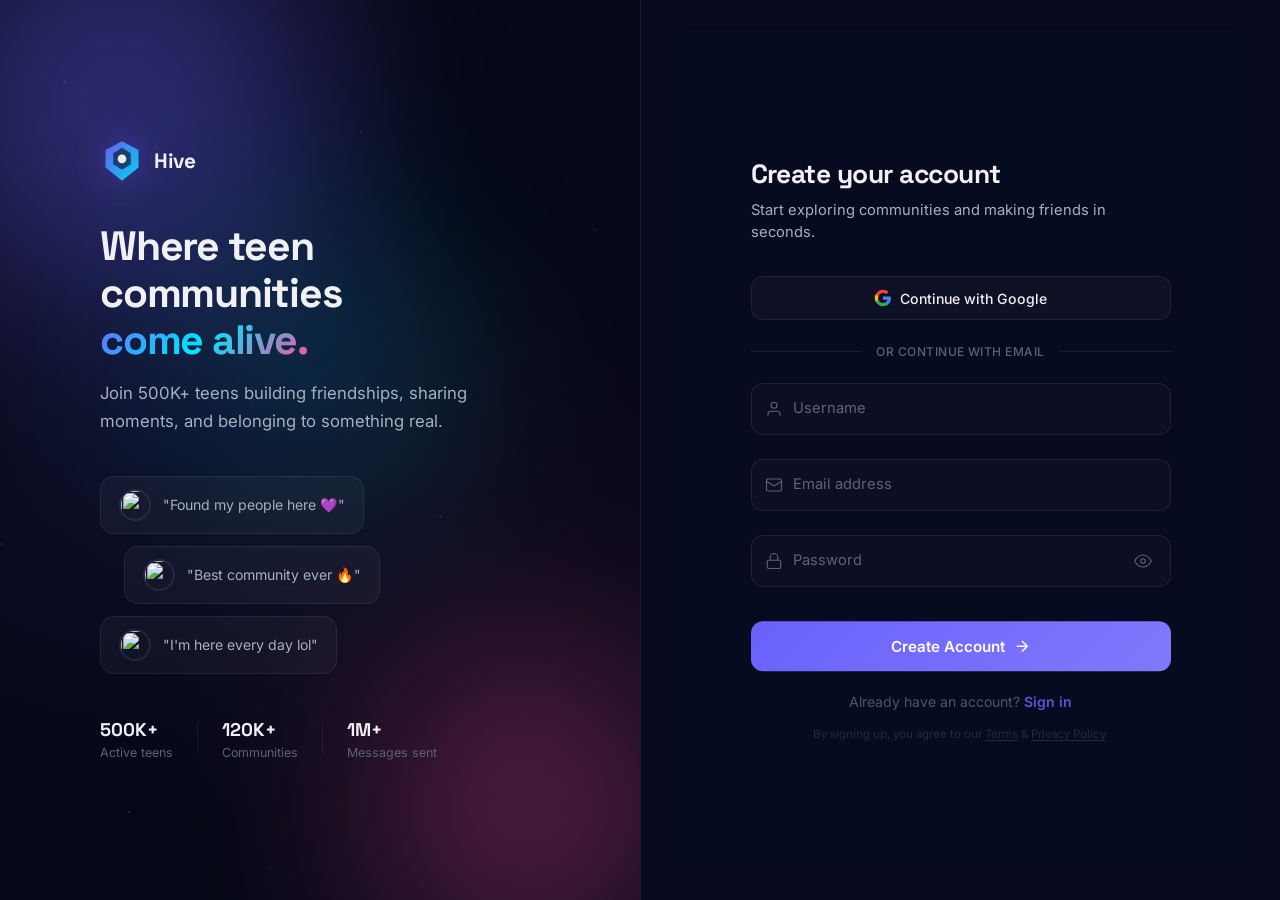
==== commit dd2c2ba9: "Add files via upload" ====
--- a/home/index.html
+++ b/home/index.html
@@ -772,6 +772,14 @@
                         <span id="chat-restricted-text">Only Contributor rank and above can chat here</span>
                     </div>
                     <div class="chat-composer" id="chat-composer">
+                        <!-- Mention Autocomplete Panel -->
+                        <div class="mention-panel" id="mention-panel" style="display:none;">
+                            <div class="mention-panel-header">
+                                <span class="mention-panel-title">Members</span>
+                                <span class="mention-panel-hint">↑↓ Navigate · Enter Select · Esc Close</span>
+                            </div>
+                            <div class="mention-panel-list" id="mention-panel-list"></div>
+                        </div>
                         <!-- Hashtag Autocomplete Panel -->
                         <div class="hashtag-panel" id="hashtag-panel" style="display:none;">
                             <div class="hashtag-panel-header">
--- a/home/style.css
+++ b/home/style.css
@@ -3178,6 +3178,70 @@
     filter: drop-shadow(0 0 4px rgba(108,99,255,0.4));
 }
 
+/* ─── Sponsored Message (Buzz Bot) ────────────────────────── */
+.msg-sponsored {
+    border-left: 3px solid rgba(255, 217, 61, 0.5);
+    background: rgba(255, 217, 61, 0.03);
+}
+.msg-sponsored:hover {
+    background: rgba(255, 217, 61, 0.06);
+}
+.msg-sponsored-label {
+    display: inline-flex;
+    align-items: center;
+    gap: 4px;
+    padding: 1px 8px;
+    border-radius: 10px;
+    font-size: 0.6rem;
+    font-weight: 700;
+    letter-spacing: 0.04em;
+    text-transform: uppercase;
+    background: linear-gradient(135deg, rgba(255, 217, 61, 0.15), rgba(255, 77, 158, 0.08));
+    color: #FFD93D;
+    border: 1px solid rgba(255, 217, 61, 0.2);
+    margin-left: 8px;
+}
+.msg-sponsored-ad {
+    margin-top: 8px;
+    border-radius: var(--r-md);
+    overflow: hidden;
+    background: rgba(255, 255, 255, 0.02);
+    border: 1px solid rgba(255, 255, 255, 0.06);
+}
+.buzz-ad-container {
+    width: 100%;
+    min-height: 90px;
+    display: flex;
+    align-items: center;
+    justify-content: center;
+}
+.buzz-ad-container iframe,
+.buzz-ad-container ins {
+    width: 100% !important;
+    max-width: 100% !important;
+}
+@media (max-width: 600px) {
+    .buzz-ad-container {
+        min-height: 60px;
+    }
+    .msg-sponsored-label {
+        font-size: 0.55rem;
+        padding: 1px 6px;
+    }
+}
+@media (min-width: 601px) and (max-width: 900px) {
+    .buzz-ad-container {
+        min-height: 80px;
+    }
+}
+@media (min-width: 901px) {
+    .buzz-ad-container {
+        min-height: 100px;
+        max-width: 480px;
+    }
+}
+}
+
 .verified-badge {
     display: inline-flex;
     vertical-align: middle;
@@ -3385,6 +3449,113 @@
 .rank-badge:hover .rank-badge-svg {
     filter: drop-shadow(0 0 6px var(--badge-glow, rgba(108,99,255,0.5)));
 }
+
+/* Premium Badge */
+.premium-badge {
+    display: inline-flex;
+    align-items: center;
+    margin-left: 4px;
+    vertical-align: middle;
+    cursor: default;
+    position: relative;
+}
+
+.premium-badge-svg {
+    width: 14px;
+    height: 14px;
+    filter: drop-shadow(0 0 6px rgba(255,193,7,0.5));
+    animation: premBadgeLoop 2.5s ease-in-out infinite;
+}
+
+.prem-petal {
+    transform-origin: 50px 50px;
+    opacity: 0;
+    animation: premPetalLoop 2.5s ease-in-out infinite;
+}
+.prem-petal:nth-child(1) { animation-delay: .00s; }
+.prem-petal:nth-child(2) { animation-delay: .04s; }
+.prem-petal:nth-child(3) { animation-delay: .08s; }
+.prem-petal:nth-child(4) { animation-delay: .12s; }
+.prem-petal:nth-child(5) { animation-delay: .16s; }
+.prem-petal:nth-child(6) { animation-delay: .20s; }
+.prem-petal:nth-child(7) { animation-delay: .24s; }
+.prem-petal:nth-child(8) { animation-delay: .28s; }
+.prem-petal:nth-child(9) { animation-delay: .32s; }
+.prem-petal:nth-child(10) { animation-delay: .36s; }
+.prem-petal:nth-child(11) { animation-delay: .40s; }
+.prem-petal:nth-child(12) { animation-delay: .44s; }
+
+.prem-check {
+    stroke-dasharray: 1;
+    stroke-dashoffset: 1;
+    animation: premCheckLoop 2.5s ease-in-out infinite;
+}
+
+.prem-shine {
+    animation: premShineLoop 2.5s linear infinite;
+}
+
+.premium-badge::after {
+    content: 'Premium';
+    position: absolute;
+    bottom: calc(100% + 6px);
+    left: 50%;
+    transform: translateX(-50%);
+    padding: 3px 8px;
+    border-radius: 6px;
+    background: linear-gradient(135deg, rgba(255,215,0,0.15), rgba(255,165,0,0.15));
+    border: 1px solid rgba(255, 215, 0, 0.3);
+    color: #FFD700;
+    font-size: 0.62rem;
+    font-family: var(--font);
+    font-weight: 600;
+    white-space: nowrap;
+    opacity: 0;
+    pointer-events: none;
+    transition: opacity 0.15s;
+    z-index: 10;
+}
+
+.premium-badge:hover::after {
+    opacity: 1;
+}
+
+@keyframes premBadgeLoop {
+    0% { transform: scale(0) rotate(-180deg); opacity: 0; }
+    15% { transform: scale(1.15) rotate(10deg); opacity: 1; }
+    25% { transform: scale(1) rotate(0deg); opacity: 1; }
+    75% { transform: scale(1) rotate(0deg); opacity: 1; }
+    90% { transform: scale(1.15) rotate(-10deg); opacity: 1; }
+    100% { transform: scale(0) rotate(180deg); opacity: 0; }
+}
+
+@keyframes premPetalLoop {
+    0% { transform: scale(0); opacity: 0; }
+    12% { transform: scale(1.25); opacity: 1; }
+    20% { transform: scale(1); opacity: 1; }
+    80% { transform: scale(1); opacity: 1; }
+    100% { transform: scale(0); opacity: 0; }
+}
+
+@keyframes premCheckLoop {
+    0%, 22% { stroke-dashoffset: 1; }
+    35%, 75% { stroke-dashoffset: 0; }
+    100% { stroke-dashoffset: 1; }
+}
+
+@keyframes premShineLoop {
+    0% { transform: translateX(-120px); opacity: 0; }
+    35% { opacity: 0; }
+    45% { opacity: 1; }
+    60% { transform: translateX(120px); opacity: 0; }
+    100% { transform: translateX(120px); opacity: 0; }
+}
+
+/* ── Rookie Badge ────────────────────── */
+.rank-rookie-badge { }
+
+/* ── Explorer Badge ────────────────────── */
+.rank-explorer-badge { }
 
 /* Badge tooltip */
 .rank-badge[data-rank-tip]::after {
@@ -3471,8 +3642,8 @@
 }
 
 /* Badge sizes */
-.rank-badge.rank-badge-sm { width: 12px; height: 12px; }
-.rank-badge.rank-badge-md { width: 16px; height: 16px; }
+.rank-badge.rank-badge-sm { width: 14px; height: 14px; }
+.rank-badge.rank-badge-md { width: 18px; height: 18px; }
 .rank-badge.rank-badge-lg { width: 22px; height: 22px; }
 .rank-badge.rank-badge-xl { width: 28px; height: 28px; }
 
@@ -4243,7 +4414,7 @@
     gap: 4px;
 }
 
-.rpanel-badges .rank-badge { width: 18px; height: 18px; }
+.rpanel-badges .rank-badge { width: 16px; height: 16px; }
 
 .rpanel-displayname {
     display: block;
@@ -5416,7 +5587,7 @@
     gap: 4px;
 }
 
-.up-badges-row .rank-badge { width: 18px; height: 18px; }
+.up-badges-row .rank-badge { width: 16px; height: 16px; }
 
 .up-display-row {
     font-size: 0.78rem;
@@ -10620,7 +10791,120 @@
     color: var(--text-3, rgba(255,255,255,0.3));
 }
 
-/* â•â•â• Rendered Hashtags in Messages â•â•â•â•â•â•â•â•â•â•â•â•â•â•â•â•â•â•â•â•â•â•â• */
+/* ─── @Mention Autocomplete Panel ─────────────────────── */
+.mention-panel {
+    position: absolute;
+    left: 16px;
+    right: 16px;
+    bottom: calc(100% + 8px);
+    z-index: 101;
+    background: rgba(10, 15, 46, 0.96);
+    border: 1px solid rgba(108, 99, 255, 0.25);
+    border-radius: var(--r-md);
+    backdrop-filter: blur(20px);
+    box-shadow: 0 -8px 32px rgba(0, 0, 0, 0.4), 0 0 0 1px rgba(108, 99, 255, 0.1);
+    overflow: hidden;
+    animation: mentionPanelIn 0.2s var(--ease);
+}
+.mention-panel-enter {
+    animation: mentionPanelIn 0.2s var(--ease);
+}
+.mention-panel-exit {
+    animation: mentionPanelOut 0.15s var(--ease);
+}
+@keyframes mentionPanelIn {
+    from { opacity: 0; transform: translateY(12px); }
+    to { opacity: 1; transform: translateY(0); }
+}
+@keyframes mentionPanelOut {
+    from { opacity: 1; transform: translateY(0); }
+    to { opacity: 0; transform: translateY(12px); }
+}
+.mention-panel-header {
+    display: flex;
+    align-items: center;
+    justify-content: space-between;
+    padding: 10px 14px 8px;
+    border-bottom: 1px solid rgba(108, 99, 255, 0.12);
+}
+.mention-panel-title {
+    font-family: var(--font-display);
+    font-size: 11px;
+    font-weight: 700;
+    text-transform: uppercase;
+    letter-spacing: 0.08em;
+    color: var(--primary);
+}
+.mention-panel-hint {
+    font-size: 10px;
+    color: var(--text-3, rgba(255,255,255,0.3));
+    letter-spacing: 0.02em;
+}
+.mention-panel-list {
+    max-height: 240px;
+    overflow-y: auto;
+    padding: 4px;
+}
+.mention-panel-list::-webkit-scrollbar {
+    width: 10px;
+}
+.mention-panel-list::-webkit-scrollbar-track {
+    background: rgba(255, 255, 255, 0.03);
+}
+.mention-panel-list::-webkit-scrollbar-thumb {
+    background: rgba(108, 99, 255, 0.35);
+    border-radius: 6px;
+    border: 2px solid transparent;
+    background-clip: content-box;
+}
+.mention-panel-list::-webkit-scrollbar-thumb:hover {
+    background: rgba(108, 99, 255, 0.5);
+    background-clip: content-box;
+}
+.mention-panel-item {
+    display: flex;
+    align-items: center;
+    gap: 10px;
+    padding: 8px 12px;
+    border-radius: var(--r);
+    cursor: pointer;
+    transition: background 0.12s var(--ease);
+    user-select: none;
+}
+.mention-panel-item:hover,
+.mention-panel-item.selected {
+    background: rgba(108, 99, 255, 0.12);
+}
+.mention-panel-avatar {
+    width: 28px;
+    height: 28px;
+    border-radius: 50%;
+    object-fit: cover;
+    flex-shrink: 0;
+}
+.mention-panel-name {
+    font-family: var(--font);
+    font-size: 14px;
+    font-weight: 600;
+    color: var(--text);
+    display: inline-flex;
+    align-items: center;
+    gap: 4px;
+}
+.mention-panel-username {
+    margin-left: auto;
+    font-size: 12px;
+    color: var(--text-3, rgba(255,255,255,0.3));
+    font-weight: 500;
+}
+.mention-panel-empty {
+    padding: 20px 14px;
+    text-align: center;
+    font-size: 13px;
+    color: var(--text-3, rgba(255,255,255,0.3));
+}
+
+/* ─── Rendered Hashtags in Messages ─────────────────────── */
 .msg-hashtag {
     color: var(--primary);
     font-weight: 600;
@@ -10647,9 +10931,35 @@
     outline-offset: 1px;
 }
 
-/* â•â•â•â•â•â•â•â•â•â•â•â•â•â•â•â•â•â•â•â•â•â•â•â•â•â•â•â•â•â•â•â•â•â•â•â•â•â•â•â•â•â•â•â•â•â•â•
-   NOTIFICATION VIEW (inside #rpanel)
-   â•â•â•â•â•â•â•â•â•â•â•â•â•â•â•â•â•â•â•â•â•â•â•â•â•â•â•â•â•â•â•â•â•â•â•â•â•â•â•â•â•â•â•â•â•â•â• */
+/* ─── Inline @Mention Highlights ────────────────────────── */
+.msg-mention {
+    color: #00E5FF;
+    font-weight: 600;
+    cursor: pointer;
+    border-radius: 4px;
+    padding: 1px 4px;
+    margin: 0 1px;
+    background: rgba(0, 229, 255, 0.1);
+    transition: background 0.15s var(--ease), color 0.15s var(--ease), box-shadow 0.15s var(--ease);
+    display: inline;
+    text-decoration: none;
+    line-height: inherit;
+}
+.msg-mention:hover {
+    background: rgba(0, 229, 255, 0.22);
+    color: #33eaff;
+    box-shadow: 0 0 10px rgba(0, 229, 255, 0.25);
+}
+.msg-mention:active {
+    background: rgba(0, 229, 255, 0.32);
+    transform: scale(0.97);
+}
+.msg-mention:focus-visible {
+    outline: 2px solid #00E5FF;
+    outline-offset: 1px;
+}
+
+/* ─── NOTIFICATION VIEW (inside #rpanel) ───────────────────── */
 
 .notif-skeleton { padding: 12px; }
 
@@ -10901,6 +11211,18 @@
     background: linear-gradient(135deg, rgba(124, 255, 178, 0.12), rgba(0, 229, 255, 0.08));
     color: var(--green);
     border: 1px solid rgba(124, 255, 178, 0.2);
+}
+
+.notif-item-badge.mention {
+    background: linear-gradient(135deg, rgba(0, 229, 255, 0.15), rgba(108, 99, 255, 0.1));
+    color: #00E5FF;
+    border: 1px solid rgba(0, 229, 255, 0.25);
+}
+
+.notif-item-badge.announcement {
+    background: linear-gradient(135deg, rgba(255, 217, 61, 0.15), rgba(255, 77, 158, 0.1));
+    color: #FFD93D;
+    border: 1px solid rgba(255, 217, 61, 0.25);
 }
 
 .notif-item-actions {
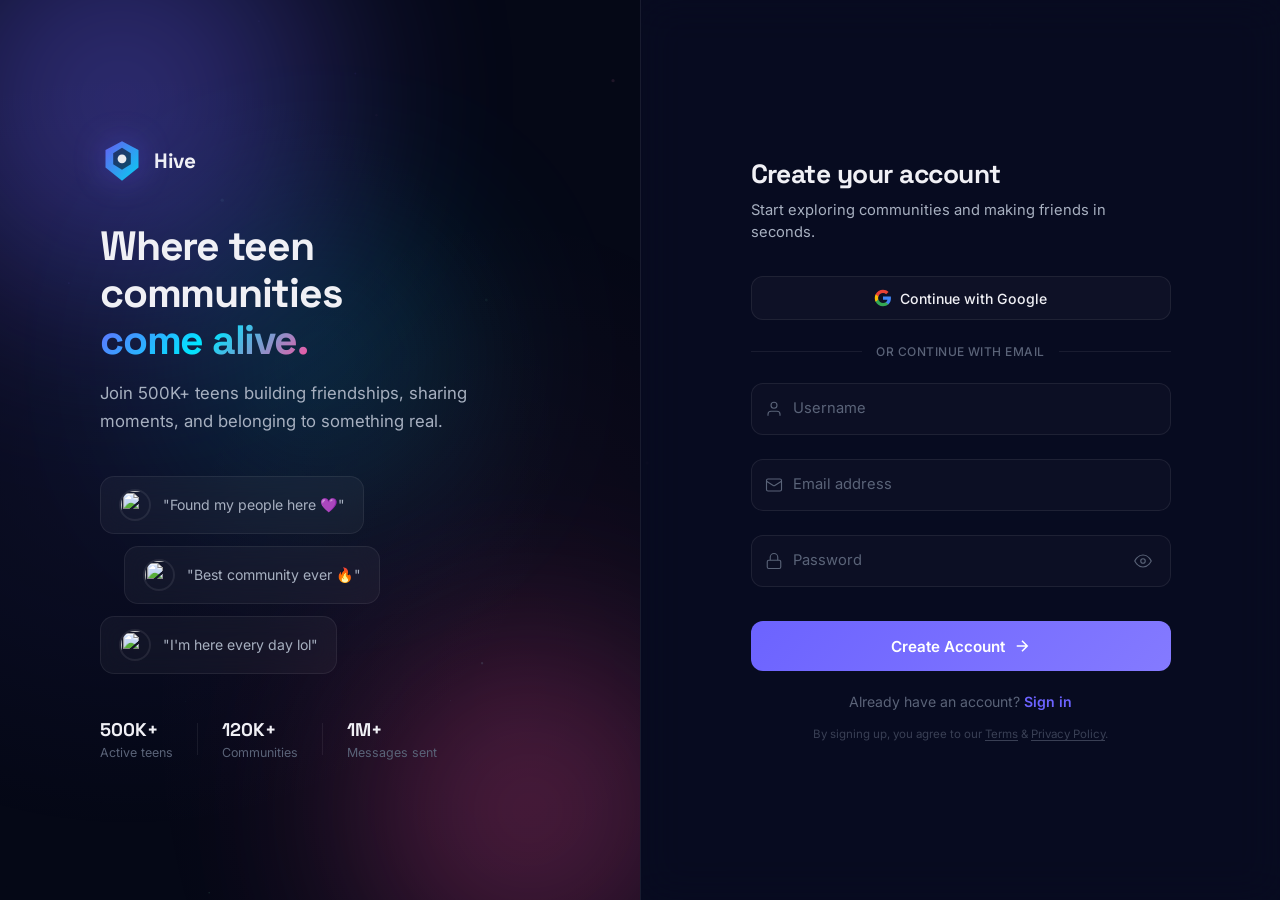
==== commit 67f1108b: "Add files via upload" ====
--- a/home/index.html
+++ b/home/index.html
@@ -505,6 +505,15 @@
                         <button class="topbar-btn mobile-topbar-avatar" id="mobile-topbar-avatar"
                             aria-label="Your profile" title="Profile">
                             <img id="mobile-topbar-avatar-img" alt="Your avatar" loading="lazy">
+                        </button>
+                        <button class="topbar-btn mobile-topbar-achv" id="mobile-topbar-achv"
+                            aria-label="Achievements" title="Achievements">
+                            <svg viewBox="0 0 24 24" width="18" height="18" fill="none" stroke="currentColor"
+                                stroke-width="2" stroke-linecap="round" stroke-linejoin="round">
+                                <circle cx="12" cy="8" r="6" />
+                                <path d="M15.477 12.89L17 22l-5-3-5 3 1.523-9.11" />
+                            </svg>
+                            <span class="topbar-badge" id="mobile-topbar-achv-badge" style="display:none;">0</span>
                         </button>
                         <button class="topbar-btn" id="mobile-topbar-settings" aria-label="Settings"
                             title="Settings">
@@ -2862,6 +2871,34 @@
             </div>
 
             <div class="achv-body">
+                <div class="achv-mobile-hero">
+                    <div class="achv-mobile-hero-top">
+                        <div class="achv-mobile-hero-copy">
+                            <div class="achv-mobile-kicker">Your progress</div>
+                            <div class="achv-mobile-level" id="achv-mobile-level-label">Level 12</div>
+                            <div class="achv-mobile-xp" id="achv-mobile-xp-text">8,450 / 12,000 XP</div>
+                        </div>
+                        <div class="achv-mobile-score" id="achv-mobile-ring-pct">58%</div>
+                    </div>
+                    <div class="achv-mobile-progress">
+                        <div class="achv-mobile-progress-fill" id="achv-mobile-progress-fill" style="width:70%"></div>
+                    </div>
+                    <div class="achv-mobile-chips">
+                        <div class="achv-mobile-chip">
+                            <strong id="achv-mobile-unlocked-count">14</strong>
+                            <span>Unlocked</span>
+                        </div>
+                        <div class="achv-mobile-chip">
+                            <strong id="achv-mobile-streak">6</strong>
+                            <span>Day streak</span>
+                        </div>
+                        <div class="achv-mobile-chip">
+                            <strong id="achv-mobile-total-xp">8,450</strong>
+                            <span>Total XP</span>
+                        </div>
+                    </div>
+                </div>
+
                 <div class="achv-main">
                     <div class="achv-tabs" id="achv-tabs">
                         <button class="achv-tab active" data-filter="all">
@@ -2969,4 +3006,4 @@
     <script src="achievements.js"></script>
 </body>
 
-</html>+</html>
--- a/home/style.css
+++ b/home/style.css
@@ -606,10 +606,11 @@
     transition: all 0.2s;
 }
 
-/* Mobile-only topbar avatar/settings/online â€” hidden on desktop */
+/* Mobile-only topbar avatar/settings/online — hidden on desktop */
 .mobile-topbar-avatar,
 #mobile-topbar-settings,
-#mobile-topbar-online { display: none; }
+#mobile-topbar-online,
+.mobile-topbar-achv { display: none; }
 .mobile-topbar-avatar img { display: block; }
 
 .topbar-btn:hover {
@@ -628,6 +629,7 @@
     font-size: 0.55rem;
     font-weight: 700;
     display: flex; align-items: center; justify-content: center;
+    z-index: 1;
 }
 
 /* Content Area */
@@ -1506,7 +1508,8 @@
     }
     .mobile-topbar-avatar,
     #mobile-topbar-settings,
-    #mobile-topbar-online {
+    #mobile-topbar-online,
+    .mobile-topbar-achv {
         display: flex;
         flex-shrink: 0;
     }
@@ -3207,37 +3210,42 @@
     overflow: hidden;
     background: rgba(255, 255, 255, 0.02);
     border: 1px solid rgba(255, 255, 255, 0.06);
+    display: flex;
+    justify-content: center;
 }
 .buzz-ad-container {
     width: 100%;
-    min-height: 90px;
     display: flex;
     align-items: center;
     justify-content: center;
-}
-.buzz-ad-container iframe,
-.buzz-ad-container ins {
-    width: 100% !important;
-    max-width: 100% !important;
-}
-@media (max-width: 600px) {
+    overflow: hidden;
+}
+.buzz-ad-container iframe {
+    border: none;
+    max-width: 100%;
+}
+@media (max-width: 480px) {
     .buzz-ad-container {
-        min-height: 60px;
+        min-height: 50px;
     }
     .msg-sponsored-label {
         font-size: 0.55rem;
         padding: 1px 6px;
     }
 }
-@media (min-width: 601px) and (max-width: 900px) {
+@media (min-width: 481px) and (max-width: 768px) {
     .buzz-ad-container {
-        min-height: 80px;
+        min-height: 60px;
     }
 }
-@media (min-width: 901px) {
+@media (min-width: 769px) and (max-width: 1024px) {
     .buzz-ad-container {
-        min-height: 100px;
-        max-width: 480px;
+        min-height: 160px;
+    }
+}
+@media (min-width: 1025px) {
+    .buzz-ad-container {
+        min-height: 90px;
     }
 }
 }
@@ -13031,6 +13039,7 @@
     display: flex;
     flex-direction: column;
     overflow: hidden;
+    min-height: 0;
 }
 
 /* ── Tabs ── */
@@ -13041,17 +13050,17 @@
     flex-shrink: 0;
 }
 
-.achv-tab {
-    display: flex;
-    align-items: center;
-    gap: 6px;
-    padding: 8px 16px;
-    border-radius: 8px;
-    font-size: 0.8rem;
-    font-weight: 600;
-    color: var(--text-3);
-    background: rgba(255, 255, 255, 0.03);
-    border: 1px solid transparent;
+.achv-tab {
+    display: flex;
+    align-items: center;
+    gap: 6px;
+    padding: 6px 12px;
+    border-radius: 999px;
+    font-size: 0.72rem;
+    font-weight: 600;
+    color: var(--text-3);
+    background: rgba(255, 255, 255, 0.03);
+    border: 1px solid transparent;
     cursor: pointer;
     transition: all 0.2s var(--ease);
     white-space: nowrap;
@@ -13191,6 +13200,25 @@
     width: 24px;
     height: 24px;
 }
+
+.achv-card-body {
+    display: flex;
+    flex-direction: column;
+    gap: 6px;
+    min-width: 0;
+}
+
+.achv-card-footer {
+    display: flex;
+    align-items: center;
+    justify-content: space-between;
+    gap: 8px;
+    margin-top: auto;
+}
+
+.achv-mobile-hero {
+    display: none;
+}
 
 .achv-card-name {
     font-family: var(--font-display);
@@ -13726,6 +13754,8 @@
 }
 
 /* ═══════════ RESPONSIVE ═══════════ */
+
+/* ── Tablet ── */
 @media (max-width: 900px) {
     .achv-modal {
         width: 100%;
@@ -13755,45 +13785,389 @@
     }
 
     .achv-grid {
-        grid-template-columns: 1fr;
+        grid-template-columns: 1fr 1fr;
         padding: 10px 16px 16px;
         gap: 14px;
     }
 }
 
-@media (max-width: 600px) {
+/* ═══════════ MOBILE (≤600px) ═══════════ */
+@media (max-width: 600px) {
+
+    /* ── Overlay: fullscreen ── */
+    .achv-overlay {
+        padding: 0;
+        align-items: stretch;
+        background: rgba(5, 8, 22, 0.95);
+    }
+
+    /* ── Modal: fullscreen column ── */
+    .achv-modal {
+        width: 100%;
+        height: 100%;
+        height: 100dvh;
+        max-height: none;
+        border-radius: 0;
+        border: none;
+        display: flex;
+        flex-direction: column;
+        overflow: hidden;
+        box-shadow: none;
+    }
+
+    /* ── Header ── */
     .achv-header {
+        flex-direction: row;
+        align-items: center;
+        justify-content: space-between;
+        padding: 14px 16px;
+        padding-top: max(14px, env(safe-area-inset-top, 14px));
+        gap: 12px;
+        border-bottom: 1px solid var(--border);
+        flex-shrink: 0;
+        background: rgba(10, 15, 46, 0.98);
+        position: relative;
+        z-index: 2;
+    }
+
+    .achv-header::after {
+        content: '';
+        position: absolute;
+        bottom: -20px;
+        left: 0;
+        right: 0;
+        height: 20px;
+        background: linear-gradient(to bottom, rgba(10, 15, 46, 0.6), transparent);
+        pointer-events: none;
+        z-index: 1;
+    }
+
+    .achv-header-left {
+        display: flex;
+        align-items: center;
+        gap: 12px;
+        min-width: 0;
+        flex: 1;
+    }
+
+    .achv-trophy-wrap {
+        width: 42px;
+        height: 42px;
+        flex-shrink: 0;
+        border-radius: 12px;
+        background: linear-gradient(135deg, rgba(255, 217, 61, 0.15), rgba(255, 217, 61, 0.05));
+        border: 1px solid rgba(255, 217, 61, 0.2);
+    }
+
+    .achv-trophy-icon {
+        width: 24px;
+        height: 24px;
+    }
+
+    .achv-trophy-glow,
+    .achv-sparkle {
+        display: none;
+    }
+
+    .achv-header-text {
+        min-width: 0;
+        flex: 1;
+    }
+
+    .achv-title {
+        font-size: 1.1rem;
+        font-weight: 800;
+        letter-spacing: -0.01em;
+    }
+
+    .achv-subtitle {
+        font-size: 0.72rem;
+        color: var(--text-3);
+        margin-top: 1px;
+    }
+
+    .achv-header-right {
+        display: flex;
+        align-items: center;
+        gap: 10px;
+        flex-shrink: 0;
+    }
+
+    .achv-level-info {
+        display: none;
+    }
+
+    .achv-close {
+        width: 38px;
+        height: 38px;
+        border-radius: 12px;
+        background: rgba(255, 255, 255, 0.05);
+        border: 1px solid rgba(255, 255, 255, 0.08);
+        color: var(--text-2);
+        transition: all 0.15s ease;
+    }
+
+    .achv-close:active {
+        transform: scale(0.9);
+        background: rgba(255, 71, 87, 0.15);
+        border-color: rgba(255, 71, 87, 0.25);
+        color: var(--red);
+    }
+
+    /* ── Body: scrollable column ── */
+    .achv-body {
         flex-direction: column;
-        align-items: flex-start;
-        gap: 12px;
-        padding: 16px;
+        flex: 1;
+        min-height: 0;
+        overflow-y: auto;
+        overflow-x: hidden;
+        -webkit-overflow-scrolling: touch;
+        overscroll-behavior: contain;
+        scroll-behavior: smooth;
+    }
+
+    .achv-mobile-hero {
+        display: block;
+        margin: 12px 14px 0;
+        padding: 16px;
+        border-radius: 20px;
+        background: linear-gradient(135deg, rgba(108, 99, 255, 0.2), rgba(255, 217, 61, 0.08));
+        border: 1px solid rgba(255, 255, 255, 0.08);
+        box-shadow: 0 16px 36px rgba(0, 0, 0, 0.22);
+    }
+
+    .achv-mobile-hero-top {
+        display: flex;
+        align-items: flex-start;
+        justify-content: space-between;
+        gap: 12px;
+    }
+
+    .achv-mobile-hero-copy {
+        min-width: 0;
+        flex: 1;
+    }
+
+    .achv-mobile-kicker {
+        font-size: 0.67rem;
+        text-transform: uppercase;
+        letter-spacing: 0.12em;
+        color: var(--text-3);
+        margin-bottom: 6px;
+    }
+
+    .achv-mobile-level {
+        font-family: var(--font-display);
+        font-size: 1.25rem;
+        font-weight: 800;
+        line-height: 1.1;
+        color: var(--text);
+    }
+
+    .achv-mobile-xp {
+        margin-top: 4px;
+        font-size: 0.76rem;
+        color: var(--text-2);
+    }
+
+    .achv-mobile-score {
+        min-width: 56px;
+        height: 56px;
+        border-radius: 16px;
+        display: flex;
+        align-items: center;
+        justify-content: center;
+        background: rgba(5, 8, 22, 0.55);
+        border: 1px solid rgba(255, 255, 255, 0.08);
+        font-family: var(--font-display);
+        font-size: 0.96rem;
+        font-weight: 800;
+        color: #FFD93D;
+    }
+
+    .achv-mobile-progress {
+        margin-top: 12px;
+        width: 100%;
+        height: 9px;
+        border-radius: 999px;
+        background: rgba(255, 255, 255, 0.08);
+        overflow: hidden;
+    }
+
+    .achv-mobile-progress-fill {
+        height: 100%;
+        border-radius: inherit;
+        background: linear-gradient(90deg, var(--primary), #8C7BFF, #FFD93D);
+    }
+
+    .achv-mobile-chips {
+        margin-top: 12px;
+        display: grid;
+        grid-template-columns: repeat(3, minmax(0, 1fr));
+        gap: 8px;
+    }
+
+    .achv-mobile-chip {
+        padding: 9px 6px;
+        border-radius: 14px;
+        background: rgba(255, 255, 255, 0.06);
+        border: 1px solid rgba(255, 255, 255, 0.05);
+        display: flex;
+        flex-direction: column;
+        align-items: center;
+        gap: 2px;
+        text-align: center;
+    }
+
+    .achv-mobile-chip strong {
+        font-size: 0.92rem;
+        font-weight: 800;
+        color: var(--text);
+    }
+
+    .achv-mobile-chip span {
+        font-size: 0.6rem;
+        color: var(--text-3);
+        text-transform: uppercase;
+        letter-spacing: 0.06em;
+    }
+
+    /* ── Main area ── */
+    .achv-main {
+        order: 2;
+        flex: 1;
+        min-height: 0;
+        overflow: visible;
+        display: flex;
+        flex-direction: column;
+    }
+
+    .achv-sidebar {
+        display: none;
+    }
+
+    /* ── Tabs ── */
+    .achv-tabs {
+        display: flex;
+        gap: 6px;
+        padding: 12px 14px 10px;
+        flex-shrink: 0;
+        overflow-x: auto;
+        -webkit-overflow-scrolling: touch;
+        scrollbar-width: none;
+        position: sticky;
+        top: 0;
+        z-index: 3;
+        background: rgba(10, 15, 46, 0.95);
+        backdrop-filter: blur(12px);
+        -webkit-backdrop-filter: blur(12px);
     }
 
-    .achv-header-right {
-        width: 100%;
-        justify-content: space-between;
+    .achv-tabs::-webkit-scrollbar { display: none; }
+
+    .achv-tab {
+        display: flex;
+        align-items: center;
+        gap: 5px;
+        padding: 7px 12px;
+        border-radius: 999px;
+        font-size: 0.72rem;
+        font-weight: 600;
+        white-space: nowrap;
+        flex-shrink: 0;
+        border: 1px solid rgba(255, 255, 255, 0.06);
+        background: rgba(255, 255, 255, 0.03);
+        color: var(--text-3);
+        transition: all 0.2s ease;
     }
 
-    .achv-grid {
-        grid-template-columns: 1fr;
-        gap: 12px;
+    .achv-tab:active {
+        transform: scale(0.96);
     }
 
-    .achv-tabs {
-        padding: 8px 16px;
-        overflow-x: auto;
-        -webkit-overflow-scrolling: touch;
+    .achv-tab svg {
+        width: 12px;
+        height: 12px;
+        opacity: 0.5;
+    }
+
+    .achv-tab.active {
+        background: rgba(108, 99, 255, 0.15);
+        border-color: rgba(108, 99, 255, 0.3);
+        color: var(--text);
+        box-shadow: 0 0 16px rgba(108, 99, 255, 0.1);
     }
 
-    .achv-sidebar {
-        flex-direction: column;
+    .achv-tab.active svg {
+        opacity: 1;
+        color: var(--primary);
     }
 
-    .achv-card {
-        min-width: auto;
+    /* ── Achievement Grid ── */
+    .achv-grid {
+        grid-template-columns: minmax(0, 1fr);
+        gap: 12px;
+        padding: 12px 14px 24px;
+    }
+}
+
+/* ── Very small (≤375px) ── */
+@media (max-width: 375px) {
+    .achv-header {
+        padding: 12px 14px;
+    }
+
+    .achv-mobile-hero {
+        margin: 10px 12px 0;
+        padding: 14px;
+        border-radius: 18px;
+    }
+
+    .achv-mobile-level {
+        font-size: 1.12rem;
+    }
+
+    .achv-mobile-score {
+        min-width: 50px;
+        height: 50px;
+        font-size: 0.88rem;
+    }
+
+    .achv-mobile-chip {
+        padding: 8px 5px;
+    }
+
+    .achv-trophy-wrap {
+        width: 38px;
+        height: 38px;
+    }
+
+    .achv-trophy-icon {
+        width: 22px;
+        height: 22px;
     }
 
-    .achv-xp-bar {
-        width: 100px;
+    .achv-title {
+        font-size: 1rem;
     }
-}
+
+    .achv-subtitle {
+        display: none;
+    }
+
+    .achv-tabs {
+        padding: 10px 12px 8px;
+        gap: 5px;
+    }
+
+    .achv-tab {
+        padding: 6px 10px;
+        font-size: 0.68rem;
+    }
+
+    .achv-grid {
+        padding-left: 14px;
+        padding-right: 14px;
+        gap: 10px;
+    }
+}
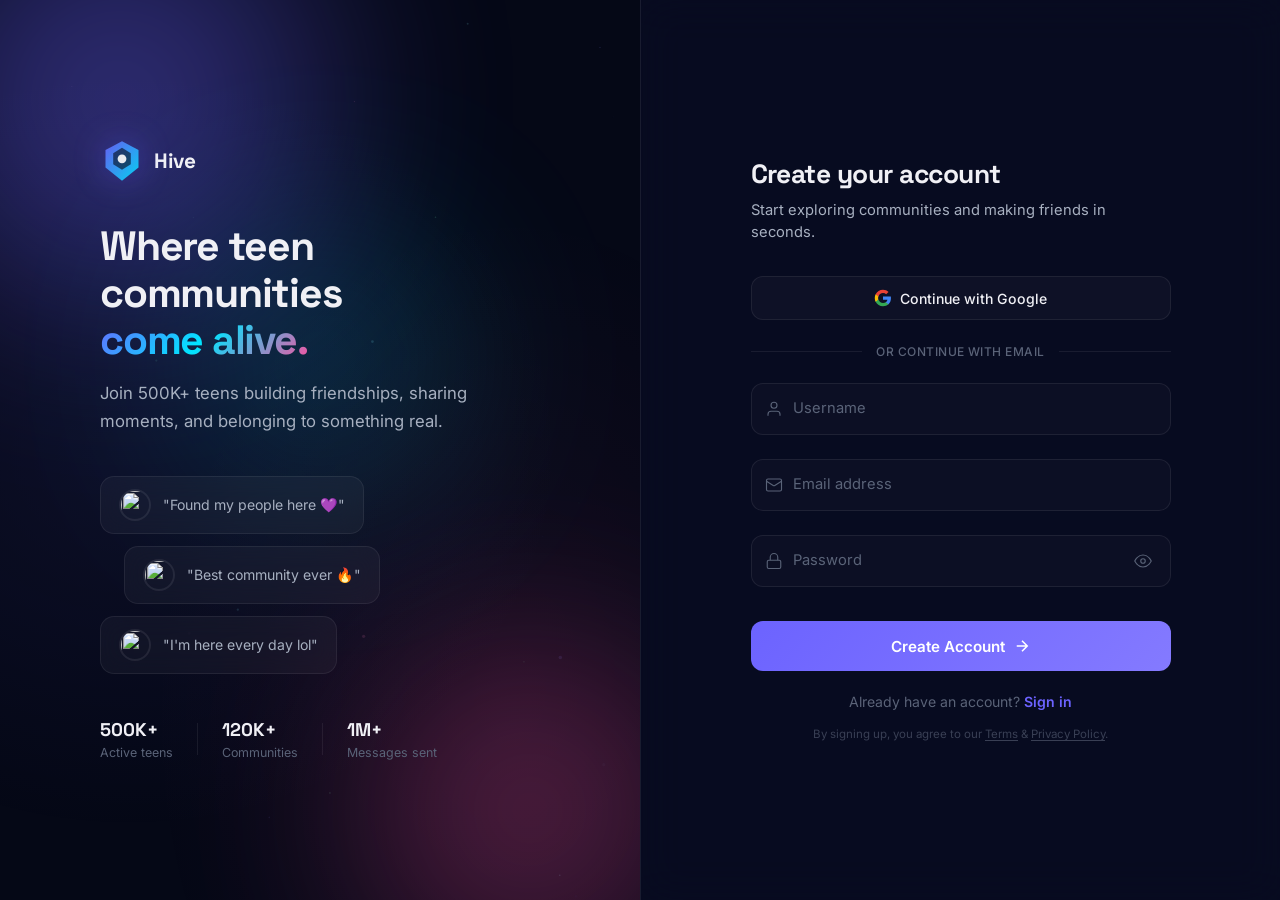
==== commit 2408c71f: "Add files via upload" ====
--- a/home/index.html
+++ b/home/index.html
@@ -1859,6 +1859,89 @@
             </div>
             <!-- ═══ END APPEARANCE VIEW ═══ -->
 
+            <!-- ═══ MOMENTS VIEW ═══ -->
+            <div class="rpanel-view" id="rpanel-moments" style="display:none;">
+                <div class="rpanel-toolbar">
+                    <button class="rpanel-back" id="rpanel-moments-back" aria-label="Close moments">
+                        <svg viewBox="0 0 24 24" width="18" height="18" fill="none" stroke="currentColor"
+                            stroke-width="2" stroke-linecap="round" stroke-linejoin="round">
+                            <polyline points="15 18 9 12 15 6" />
+                        </svg>
+                    </button>
+                    <span class="rpanel-title">Moments</span>
+                </div>
+
+                <div class="rpanel-scroll">
+                    <!-- My Moment Card -->
+                    <div class="moments-my-card rp-entrance" data-delay="0">
+                        <div class="moments-my-left">
+                            <div class="moments-my-avatar-wrap">
+                                <img class="moments-my-avatar" id="moments-my-avatar" src="" alt="Your avatar">
+                                <div class="moments-my-add" id="moments-add-btn" aria-label="Add moment">
+                                    <svg viewBox="0 0 24 24" width="14" height="14" fill="none" stroke="currentColor"
+                                        stroke-width="2.5" stroke-linecap="round" stroke-linejoin="round">
+                                        <line x1="12" y1="5" x2="12" y2="19" />
+                                        <line x1="5" y1="12" x2="19" y2="12" />
+                                    </svg>
+                                </div>
+                            </div>
+                            <div class="moments-my-info">
+                                <span class="moments-my-label">My Moment</span>
+                                <span class="moments-my-hint">Tap to add a moment</span>
+                            </div>
+                        </div>
+                    </div>
+
+                    <!-- Moments List Header -->
+                    <div class="moments-section-header rp-entrance" data-delay="1">
+                        <span>Recent Moments</span>
+                    </div>
+
+                    <!-- Moments List -->
+                    <div class="moments-list" id="moments-list">
+                        <!-- Populated by renderMoments() -->
+                    </div>
+
+                    <!-- Empty State -->
+                    <div class="moments-empty" id="moments-empty" style="display:none;">
+                        <svg viewBox="0 0 24 24" width="48" height="48" fill="none" stroke="currentColor"
+                            stroke-width="1" opacity="0.3">
+                            <rect x="3" y="3" width="18" height="18" rx="2" ry="2" />
+                            <circle cx="8.5" cy="8.5" r="1.5" />
+                            <polyline points="21 15 16 10 5 21" />
+                        </svg>
+                        <span class="moments-empty-title">No Moments Yet</span>
+                        <span class="moments-empty-desc">Be the first to share a moment!</span>
+                    </div>
+
+                    <!-- Skeleton Loading -->
+                    <div class="moments-skeleton" id="moments-skeleton">
+                        <div class="moments-skel-item">
+                            <div class="moments-skel-avatar"></div>
+                            <div class="moments-skel-text">
+                                <div class="moments-skel-line"></div>
+                                <div class="moments-skel-line short"></div>
+                            </div>
+                        </div>
+                        <div class="moments-skel-item">
+                            <div class="moments-skel-avatar"></div>
+                            <div class="moments-skel-text">
+                                <div class="moments-skel-line"></div>
+                                <div class="moments-skel-line short"></div>
+                            </div>
+                        </div>
+                        <div class="moments-skel-item">
+                            <div class="moments-skel-avatar"></div>
+                            <div class="moments-skel-text">
+                                <div class="moments-skel-line"></div>
+                                <div class="moments-skel-line short"></div>
+                            </div>
+                        </div>
+                    </div>
+                </div>
+            </div>
+            <!-- ═══ END MOMENTS VIEW ═══ -->
+
         </aside>
 
         <!-- ═══════════ NOTIFICATION POPUP ═══════════ -->
@@ -2398,6 +2481,204 @@
             </div>
         </div>
     </div>
+
+    <!-- ═══════════ CREATE MOMENT POPUP ═══════════ -->
+    <div class="moment-create-overlay" id="moment-create-overlay" style="display:none;">
+        <div class="moment-create-popup">
+            <div class="moment-create-header">
+                <h2 class="moment-create-title">Create Moment</h2>
+                <button class="moment-create-close" id="moment-create-close" aria-label="Close">
+                    <svg viewBox="0 0 24 24" width="18" height="18" fill="none" stroke="currentColor"
+                        stroke-width="2" stroke-linecap="round" stroke-linejoin="round">
+                        <line x1="18" y1="6" x2="6" y2="18" />
+                        <line x1="6" y1="6" x2="18" y2="18" />
+                    </svg>
+                </button>
+            </div>
+            <div class="moment-create-body">
+                <p class="moment-create-subtitle">What would you like to share?</p>
+                <div class="moment-create-options">
+                    <button class="moment-create-option" data-type="image">
+                        <div class="moment-create-option-icon" style="--oc: var(--accent);">
+                            <svg viewBox="0 0 24 24" width="28" height="28" fill="none" stroke="currentColor"
+                                stroke-width="1.5" stroke-linecap="round" stroke-linejoin="round">
+                                <rect x="3" y="3" width="18" height="18" rx="2" ry="2" />
+                                <circle cx="8.5" cy="8.5" r="1.5" />
+                                <polyline points="21 15 16 10 5 21" />
+                            </svg>
+                        </div>
+                        <div class="moment-create-option-text">
+                            <span class="moment-create-option-title">Image</span>
+                            <span class="moment-create-option-desc">Share a photo from your gallery or camera</span>
+                        </div>
+                        <svg class="moment-create-option-arrow" viewBox="0 0 24 24" width="16" height="16" fill="none"
+                            stroke="currentColor" stroke-width="2" stroke-linecap="round" stroke-linejoin="round">
+                            <polyline points="9 18 15 12 9 6" />
+                        </svg>
+                    </button>
+                    <button class="moment-create-option" data-type="video">
+                        <div class="moment-create-option-icon" style="--oc: var(--primary);">
+                            <svg viewBox="0 0 24 24" width="28" height="28" fill="none" stroke="currentColor"
+                                stroke-width="1.5" stroke-linecap="round" stroke-linejoin="round">
+                                <polygon points="5 3 19 12 5 21 5 3" />
+                            </svg>
+                        </div>
+                        <div class="moment-create-option-text">
+                            <span class="moment-create-option-title">Video</span>
+                            <span class="moment-create-option-desc">Record or upload a video clip</span>
+                        </div>
+                        <svg class="moment-create-option-arrow" viewBox="0 0 24 24" width="16" height="16" fill="none"
+                            stroke="currentColor" stroke-width="2" stroke-linecap="round" stroke-linejoin="round">
+                            <polyline points="9 18 15 12 9 6" />
+                        </svg>
+                    </button>
+                    <button class="moment-create-option" data-type="text">
+                        <div class="moment-create-option-icon" style="--oc: var(--secondary);">
+                            <svg viewBox="0 0 24 24" width="28" height="28" fill="none" stroke="currentColor"
+                                stroke-width="1.5" stroke-linecap="round" stroke-linejoin="round">
+                                <path d="M14 2H6a2 2 0 0 0-2 2v16a2 2 0 0 0 2 2h12a2 2 0 0 0 2-2V8z" />
+                                <polyline points="14 2 14 8 20 8" />
+                                <line x1="16" y1="13" x2="8" y2="13" />
+                                <line x1="16" y1="17" x2="8" y2="17" />
+                            </svg>
+                        </div>
+                        <div class="moment-create-option-text">
+                            <span class="moment-create-option-title">Text</span>
+                            <span class="moment-create-option-desc">Write a text update to share</span>
+                        </div>
+                        <svg class="moment-create-option-arrow" viewBox="0 0 24 24" width="16" height="16" fill="none"
+                            stroke="currentColor" stroke-width="2" stroke-linecap="round" stroke-linejoin="round">
+                            <polyline points="9 18 15 12 9 6" />
+                        </svg>
+                    </button>
+                </div>
+            </div>
+        </div>
+    </div>
+    <!-- ═══════════ END CREATE MOMENT POPUP ═══════════ -->
+
+    <!-- ═══════════ IMAGE MOMENT POPUP ═══════════ -->
+    <div class="moment-img-overlay" id="moment-img-overlay" style="display:none;">
+        <div class="moment-img-popup">
+            <div class="moment-img-header">
+                <h2 class="moment-img-title">Create Image Moment</h2>
+                <button class="moment-img-close" id="moment-img-close" aria-label="Close">
+                    <svg viewBox="0 0 24 24" width="18" height="18" fill="none" stroke="currentColor"
+                        stroke-width="2" stroke-linecap="round" stroke-linejoin="round">
+                        <line x1="18" y1="6" x2="6" y2="18" />
+                        <line x1="6" y1="6" x2="18" y2="18" />
+                    </svg>
+                </button>
+            </div>
+            <div class="moment-img-body">
+                <div class="moment-img-preview-wrap" id="moment-img-preview-wrap">
+                    <img class="moment-img-preview" id="moment-img-preview" src="" alt="Preview">
+                    <button class="moment-img-change" id="moment-img-change" aria-label="Change image">
+                        <svg viewBox="0 0 24 24" width="16" height="16" fill="none" stroke="currentColor"
+                            stroke-width="2" stroke-linecap="round" stroke-linejoin="round">
+                            <polyline points="23 4 23 10 17 10" />
+                            <path d="M20.49 15a9 9 0 1 1-2.12-9.36L23 10" />
+                        </svg>
+                        Change Image
+                    </button>
+                </div>
+                <div class="moment-img-desc-wrap">
+                    <textarea class="moment-img-desc" id="moment-img-desc"
+                        placeholder="Add a description... (optional)" maxlength="500" rows="3"></textarea>
+                    <div class="moment-img-desc-count">
+                        <span id="moment-img-desc-count">0</span>/500
+                    </div>
+                </div>
+                <div class="moment-img-actions">
+                    <button class="moment-img-btn-cancel" id="moment-img-btn-cancel">Cancel</button>
+                    <button class="moment-img-btn-post" id="moment-img-btn-post">
+                        <span class="moment-img-btn-text">Post Moment</span>
+                        <span class="moment-img-btn-loading" style="display:none;">
+                            <span class="moment-img-spinner"></span>
+                            Uploading...
+                        </span>
+                    </button>
+                </div>
+            </div>
+        </div>
+    </div>
+    <input type="file" id="moment-img-file-input" accept="image/jpeg,image/png,image/gif,image/webp" style="display:none;">
+    <!-- ═══════════ END IMAGE MOMENT POPUP ═══════════ -->
+
+    <!-- ═══════════ MOMENT VIEWER ═══════════ -->
+    <div class="mv-overlay" id="mv-overlay" style="display:none;">
+        <!-- Progress Bar -->
+        <div class="mv-progress" id="mv-progress"></div>
+
+        <!-- Header -->
+        <div class="mv-header">
+            <div class="mv-header-left">
+                <img class="mv-avatar" id="mv-avatar" src="" alt="">
+                <div class="mv-header-info">
+                    <span class="mv-username" id="mv-username"></span>
+                    <span class="mv-time" id="mv-time"></span>
+                </div>
+            </div>
+            <button class="mv-close" id="mv-close" aria-label="Close viewer">
+                <svg viewBox="0 0 24 24" width="22" height="22" fill="none" stroke="currentColor"
+                    stroke-width="2" stroke-linecap="round" stroke-linejoin="round">
+                    <line x1="18" y1="6" x2="6" y2="18" />
+                    <line x1="6" y1="6" x2="18" y2="18" />
+                </svg>
+            </button>
+        </div>
+
+        <!-- Nav Zones -->
+        <button class="mv-nav mv-nav-left" id="mv-nav-left" aria-label="Previous moment">
+            <svg viewBox="0 0 24 24" width="28" height="28" fill="none" stroke="currentColor"
+                stroke-width="2" stroke-linecap="round" stroke-linejoin="round">
+                <polyline points="15 18 9 12 15 6" />
+            </svg>
+        </button>
+        <button class="mv-nav mv-nav-right" id="mv-nav-right" aria-label="Next moment">
+            <svg viewBox="0 0 24 24" width="28" height="28" fill="none" stroke="currentColor"
+                stroke-width="2" stroke-linecap="round" stroke-linejoin="round">
+                <polyline points="9 18 15 12 9 6" />
+            </svg>
+        </button>
+
+        <!-- Image Display -->
+        <div class="mv-image-wrap" id="mv-image-wrap">
+            <img class="mv-image" id="mv-image" src="" alt="Moment">
+            <div class="mv-image-loading" id="mv-image-loading">
+                <div class="mv-image-spinner"></div>
+            </div>
+        </div>
+
+        <!-- Description (if any) -->
+        <div class="mv-desc-bar" id="mv-desc-bar" style="display:none;">
+            <span class="mv-desc-text" id="mv-desc-text"></span>
+        </div>
+
+        <!-- Bottom Actions -->
+        <div class="mv-bottom">
+            <div class="mv-actions">
+                <button class="mv-action-btn" id="mv-like-btn" aria-label="Like this moment">
+                    <svg viewBox="0 0 24 24" width="22" height="22" fill="none" stroke="currentColor"
+                        stroke-width="2" stroke-linecap="round" stroke-linejoin="round">
+                        <path d="M20.84 4.61a5.5 5.5 0 0 0-7.78 0L12 5.67l-1.06-1.06a5.5 5.5 0 0 0-7.78 7.78l1.06 1.06L12 21.23l7.78-7.78 1.06-1.06a5.5 5.5 0 0 0 0-7.78z" />
+                    </svg>
+                </button>
+                <div class="mv-reply-wrap">
+                    <input class="mv-reply-input" id="mv-reply-input" type="text"
+                        placeholder="Reply to this Moment..." maxlength="500" autocomplete="off">
+                    <button class="mv-reply-send" id="mv-reply-send" aria-label="Send reply">
+                        <svg viewBox="0 0 24 24" width="18" height="18" fill="none" stroke="currentColor"
+                            stroke-width="2" stroke-linecap="round" stroke-linejoin="round">
+                            <line x1="22" y1="2" x2="11" y2="13" />
+                            <polygon points="22 2 15 22 11 13 2 9 22 2" />
+                        </svg>
+                    </button>
+                </div>
+            </div>
+        </div>
+    </div>
+    <!-- ═══════════ END MOMENT VIEWER ═══════════ -->
 
     <!-- ═══════════ USER PROFILE POPUP ═══════════ -->
     <div class="up-overlay" id="up-overlay" style="display:none;">
--- a/home/style.css
+++ b/home/style.css
@@ -2169,10 +2169,10 @@
 }
 
 /* Message Actions (hover toolbar) */
-.msg-actions {
-    position: absolute;
-    top: -12px;
-    right: 8px;
+.msg-actions {
+    position: absolute;
+    top: -12px;
+    right: 8px;
     display: flex;
     gap: 2px;
     padding: 3px;
@@ -2183,9 +2183,9 @@
     opacity: 0;
     transform: translateY(4px);
     transition: all 0.15s var(--ease);
-    pointer-events: none;
-    z-index: 10;
-}
+    pointer-events: none;
+    z-index: 10;
+}
 
 .chat-message:hover .msg-actions {
     opacity: 1;
@@ -2201,12 +2201,114 @@
     transition: all 0.15s;
 }
 
-.msg-action-btn:hover {
-    background: var(--surface-hover);
-    color: var(--text);
-}
-
-/* Typing Indicator */
+.msg-action-btn:hover {
+    background: var(--surface-hover);
+    color: var(--text);
+}
+
+.msg-action-btn.msg-more-btn {
+    font-size: 1rem;
+}
+
+@media (hover: none), (pointer: coarse) {
+    .msg-actions {
+        opacity: 1;
+        transform: translateY(0);
+        pointer-events: auto;
+    }
+}
+
+/* Message Options Popup */
+.message-menu-popup {
+    position: fixed;
+    z-index: 10000;
+    min-width: 188px;
+    padding: 6px;
+    border-radius: 16px;
+    background: linear-gradient(180deg, rgba(18, 22, 48, 0.98), rgba(13, 17, 39, 0.98));
+    border: 1px solid rgba(255, 255, 255, 0.08);
+    box-shadow:
+        0 18px 50px rgba(0, 0, 0, 0.45),
+        0 0 0 1px rgba(108, 99, 255, 0.08),
+        inset 0 1px 0 rgba(255, 255, 255, 0.04);
+    backdrop-filter: blur(18px);
+    -webkit-backdrop-filter: blur(18px);
+    animation: messageMenuIn 0.18s cubic-bezier(0.16, 1, 0.3, 1);
+}
+
+@keyframes messageMenuIn {
+    from { opacity: 0; transform: translateY(6px) scale(0.96); }
+    to { opacity: 1; transform: translateY(0) scale(1); }
+}
+
+.message-menu-popup.msg-menu-exit {
+    animation: messageMenuOut 0.14s ease forwards;
+}
+
+@keyframes messageMenuOut {
+    from { opacity: 1; transform: translateY(0) scale(1); }
+    to { opacity: 0; transform: translateY(4px) scale(0.96); }
+}
+
+.message-menu-item {
+    width: 100%;
+    display: flex;
+    align-items: center;
+    gap: 10px;
+    padding: 11px 12px;
+    border-radius: 12px;
+    color: var(--text-2);
+    text-align: left;
+    transition: background 0.15s var(--ease), color 0.15s var(--ease), transform 0.15s var(--ease);
+}
+
+.message-menu-item:hover {
+    background: rgba(255, 255, 255, 0.06);
+    color: var(--text);
+    transform: translateX(2px);
+}
+
+.message-menu-item.danger:hover {
+    background: rgba(255, 71, 87, 0.12);
+    color: #FF7A8A;
+}
+
+.message-menu-icon {
+    width: 18px;
+    flex: 0 0 18px;
+    text-align: center;
+    display: inline-flex;
+    align-items: center;
+    justify-content: center;
+    color: var(--text-2);
+}
+
+.message-menu-icon svg {
+    display: block;
+}
+
+.message-menu-label {
+    font-size: 0.82rem;
+    font-weight: 600;
+    letter-spacing: -0.01em;
+}
+
+@media (max-width: 600px) {
+    .message-menu-popup {
+        min-width: 176px;
+        max-width: calc(100vw - 20px);
+    }
+
+    .message-menu-item {
+        padding: 10px 11px;
+    }
+
+    .message-menu-label {
+        font-size: 0.8rem;
+    }
+}
+
+/* Typing Indicator */
 .typing-indicator {
     display: flex;
     align-items: center;
@@ -10965,6 +11067,1082 @@
 .msg-mention:focus-visible {
     outline: 2px solid #00E5FF;
     outline-offset: 1px;
+}
+
+/* ─── CREATE MOMENT POPUP ─────────────────────────────────── */
+
+.moment-create-overlay {
+    position: fixed;
+    inset: 0;
+    z-index: 9998;
+    background: rgba(5, 7, 19, 0.65);
+    display: flex;
+    align-items: center;
+    justify-content: center;
+    padding: 20px;
+    backdrop-filter: blur(16px);
+    -webkit-backdrop-filter: blur(16px);
+    animation: achvFadeIn 0.2s var(--ease);
+}
+
+.moment-create-popup {
+    width: min(420px, 100%);
+    background: linear-gradient(160deg, rgba(14, 19, 54, 0.97), rgba(10, 15, 46, 0.98));
+    border: 1px solid var(--border);
+    border-radius: 20px;
+    box-shadow:
+        0 0 40px rgba(108, 99, 255, 0.08),
+        0 24px 64px rgba(0, 0, 0, 0.5);
+    overflow: hidden;
+    opacity: 0;
+    transform: translateY(12px) scale(0.97);
+    transition: opacity 0.25s var(--ease), transform 0.25s var(--ease);
+}
+
+.moment-create-overlay.visible .moment-create-popup {
+    opacity: 1;
+    transform: translateY(0) scale(1);
+}
+
+.moment-create-popup.moment-popup-exit {
+    opacity: 0;
+    transform: translateY(12px) scale(0.97);
+    transition: opacity 0.15s var(--ease), transform 0.15s var(--ease);
+}
+
+.moment-create-header {
+    display: flex;
+    align-items: center;
+    justify-content: space-between;
+    padding: 20px 22px 16px;
+    border-bottom: 1px solid var(--border);
+    background: linear-gradient(180deg, rgba(108, 99, 255, 0.06) 0%, transparent 100%);
+}
+
+.moment-create-title {
+    font-family: var(--font-display);
+    font-size: 1rem;
+    font-weight: 700;
+    color: var(--text);
+}
+
+.moment-create-close {
+    width: 32px;
+    height: 32px;
+    display: flex;
+    align-items: center;
+    justify-content: center;
+    border-radius: 8px;
+    color: var(--text-2);
+    transition: all 0.2s var(--ease);
+}
+
+.moment-create-close:hover {
+    background: rgba(255, 255, 255, 0.06);
+    color: var(--text);
+    transform: scale(1.08);
+}
+
+.moment-create-body {
+    padding: 18px 22px 22px;
+}
+
+.moment-create-subtitle {
+    font-size: 0.8rem;
+    color: var(--text-3);
+    margin-bottom: 16px;
+}
+
+.moment-create-options {
+    display: flex;
+    flex-direction: column;
+    gap: 8px;
+}
+
+.moment-create-option {
+    display: flex;
+    align-items: center;
+    gap: 14px;
+    padding: 14px 16px;
+    border-radius: var(--r-md);
+    background: var(--surface);
+    border: 1px solid var(--border);
+    cursor: pointer;
+    transition: all 0.2s var(--ease);
+    text-align: left;
+    width: 100%;
+    font-family: var(--font);
+}
+
+.moment-create-option:hover {
+    background: var(--surface-hover);
+    border-color: var(--border-hover);
+    transform: translateY(-1px);
+    box-shadow: 0 4px 16px rgba(0, 0, 0, 0.2);
+}
+
+.moment-create-option:active {
+    transform: translateY(0) scale(0.98);
+}
+
+.moment-create-option-icon {
+    width: 52px;
+    height: 52px;
+    border-radius: 14px;
+    display: flex;
+    align-items: center;
+    justify-content: center;
+    flex-shrink: 0;
+    background: color-mix(in srgb, var(--oc) 12%, transparent);
+    color: var(--oc);
+    transition: all 0.2s var(--ease);
+}
+
+.moment-create-option:hover .moment-create-option-icon {
+    background: color-mix(in srgb, var(--oc) 20%, transparent);
+    transform: scale(1.05);
+    box-shadow: 0 0 20px color-mix(in srgb, var(--oc) 20%, transparent);
+}
+
+.moment-create-option-text {
+    flex: 1;
+    min-width: 0;
+    display: flex;
+    flex-direction: column;
+    gap: 2px;
+}
+
+.moment-create-option-title {
+    font-size: 0.88rem;
+    font-weight: 600;
+    color: var(--text);
+}
+
+.moment-create-option-desc {
+    font-size: 0.73rem;
+    color: var(--text-3);
+    line-height: 1.3;
+}
+
+.moment-create-option-arrow {
+    flex-shrink: 0;
+    color: var(--text-3);
+    opacity: 0;
+    transform: translateX(-4px);
+    transition: all 0.2s var(--ease);
+}
+
+.moment-create-option:hover .moment-create-option-arrow {
+    opacity: 1;
+    transform: translateX(0);
+}
+
+/* ─── MOMENTS VIEW (inside #rpanel) ───────────────────────── */
+
+.moments-my-card {
+    display: flex;
+    align-items: center;
+    justify-content: space-between;
+    padding: 14px 16px;
+    margin: 12px 12px 0;
+    border-radius: var(--r-md);
+    background: var(--surface);
+    border: 1px solid var(--border);
+    cursor: pointer;
+    transition: all 0.2s var(--ease);
+}
+
+.moments-my-card:hover {
+    background: var(--surface-hover);
+    border-color: var(--border-hover);
+}
+
+.moments-my-left {
+    display: flex;
+    align-items: center;
+    gap: 12px;
+}
+
+.moments-my-avatar-wrap {
+    position: relative;
+    width: 44px;
+    height: 44px;
+    flex-shrink: 0;
+}
+
+.moments-my-avatar {
+    width: 44px;
+    height: 44px;
+    border-radius: 50%;
+    object-fit: cover;
+    border: 2px solid var(--primary);
+}
+
+.moments-my-add {
+    position: absolute;
+    bottom: -2px;
+    right: -2px;
+    width: 20px;
+    height: 20px;
+    border-radius: 50%;
+    background: var(--primary);
+    color: #fff;
+    display: flex;
+    align-items: center;
+    justify-content: center;
+    border: 2px solid var(--bg);
+    cursor: pointer;
+    transition: transform 0.2s var(--ease);
+}
+
+.moments-my-add:hover {
+    transform: scale(1.15);
+}
+
+.moments-my-info {
+    display: flex;
+    flex-direction: column;
+    gap: 2px;
+}
+
+.moments-my-label {
+    font-size: 0.82rem;
+    font-weight: 600;
+    color: var(--text);
+}
+
+.moments-my-hint {
+    font-size: 0.7rem;
+    color: var(--text-3);
+}
+
+.moments-section-header {
+    padding: 16px 16px 6px;
+    font-size: 0.7rem;
+    font-weight: 700;
+    color: var(--text-3);
+    text-transform: uppercase;
+    letter-spacing: 0.5px;
+}
+
+.moments-list {
+    display: flex;
+    flex-direction: column;
+    gap: 2px;
+    padding: 0 12px 12px;
+}
+
+.moment-item {
+    display: flex;
+    align-items: center;
+    gap: 12px;
+    padding: 10px 12px;
+    border-radius: var(--r);
+    cursor: pointer;
+    transition: all 0.15s var(--ease);
+}
+
+.moment-item:hover {
+    background: var(--surface-hover);
+}
+
+.moment-avatar-wrap {
+    position: relative;
+    width: 42px;
+    height: 42px;
+    flex-shrink: 0;
+}
+
+.moment-avatar-ring {
+    position: absolute;
+    inset: -3px;
+    border-radius: 50%;
+    padding: 3px;
+    background: conic-gradient(from 0deg, #FF4D9E, #6C63FF, #00E5FF, #7CFFB2, #FFB347, #FF4D9E);
+    -webkit-mask: linear-gradient(#fff 0 0) content-box, linear-gradient(#fff 0 0);
+    -webkit-mask-composite: xor;
+    mask-composite: exclude;
+}
+
+.moment-item.viewed .moment-avatar-ring {
+    background: var(--text-3);
+    opacity: 0.4;
+}
+
+.moment-avatar {
+    width: 42px;
+    height: 42px;
+    border-radius: 50%;
+    object-fit: cover;
+    position: relative;
+    z-index: 1;
+}
+
+.moment-type-badge {
+    position: absolute;
+    bottom: -1px;
+    right: -1px;
+    width: 18px;
+    height: 18px;
+    border-radius: 50%;
+    background: var(--bg);
+    display: flex;
+    align-items: center;
+    justify-content: center;
+    z-index: 2;
+    border: 1.5px solid var(--bg);
+}
+
+.moment-type-badge svg {
+    width: 10px;
+    height: 10px;
+}
+
+.moment-info {
+    flex: 1;
+    min-width: 0;
+    display: flex;
+    flex-direction: column;
+    gap: 2px;
+}
+
+.moment-username {
+    font-size: 0.82rem;
+    font-weight: 600;
+    color: var(--text);
+    white-space: nowrap;
+    overflow: hidden;
+    text-overflow: ellipsis;
+}
+
+.moment-meta {
+    display: flex;
+    align-items: center;
+    gap: 6px;
+    font-size: 0.7rem;
+    color: var(--text-3);
+}
+
+.moment-type-label {
+    display: inline-flex;
+    align-items: center;
+    gap: 3px;
+}
+
+.moment-type-label svg {
+    width: 10px;
+    height: 10px;
+    opacity: 0.6;
+}
+
+.moments-empty {
+    display: flex;
+    flex-direction: column;
+    align-items: center;
+    justify-content: center;
+    gap: 8px;
+    padding: 40px 20px;
+    text-align: center;
+}
+
+.moments-empty-title {
+    font-size: 0.85rem;
+    font-weight: 600;
+    color: var(--text-2);
+}
+
+.moments-empty-desc {
+    font-size: 0.75rem;
+    color: var(--text-3);
+}
+
+.moments-skeleton {
+    display: flex;
+    flex-direction: column;
+    gap: 8px;
+    padding: 8px 12px;
+}
+
+.moments-skel-item {
+    display: flex;
+    align-items: center;
+    gap: 12px;
+    padding: 8px 0;
+}
+
+.moments-skel-avatar {
+    width: 42px;
+    height: 42px;
+    border-radius: 50%;
+    background: rgba(255,255,255,0.05);
+    animation: skeletonPulse 1.5s ease-in-out infinite;
+}
+
+.moments-skel-text {
+    flex: 1;
+    display: flex;
+    flex-direction: column;
+    gap: 6px;
+}
+
+.moments-skel-line {
+    height: 10px;
+    border-radius: 5px;
+    background: rgba(255,255,255,0.05);
+    animation: skeletonPulse 1.5s ease-in-out infinite;
+}
+
+.moments-skel-line.short {
+    width: 40%;
+}
+
+/* ─── IMAGE MOMENT POPUP ─────────────────────────────────── */
+
+.moment-img-overlay {
+    position: fixed;
+    inset: 0;
+    z-index: 9999;
+    background: rgba(5, 7, 19, 0.7);
+    display: flex;
+    align-items: center;
+    justify-content: center;
+    padding: 20px;
+    backdrop-filter: blur(16px);
+    -webkit-backdrop-filter: blur(16px);
+    animation: achvFadeIn 0.2s var(--ease);
+}
+
+.moment-img-popup {
+    width: min(480px, 100%);
+    max-height: 90vh;
+    background: linear-gradient(160deg, rgba(14, 19, 54, 0.97), rgba(10, 15, 46, 0.98));
+    border: 1px solid var(--border);
+    border-radius: 20px;
+    box-shadow:
+        0 0 40px rgba(108, 99, 255, 0.1),
+        0 24px 64px rgba(0, 0, 0, 0.5);
+    overflow: hidden;
+    opacity: 0;
+    transform: translateY(12px) scale(0.97);
+    transition: opacity 0.25s var(--ease), transform 0.25s var(--ease);
+    display: flex;
+    flex-direction: column;
+}
+
+.moment-img-overlay.visible .moment-img-popup {
+    opacity: 1;
+    transform: translateY(0) scale(1);
+}
+
+.moment-img-popup.moment-popup-exit {
+    opacity: 0;
+    transform: translateY(12px) scale(0.97);
+    transition: opacity 0.15s var(--ease), transform 0.15s var(--ease);
+}
+
+.moment-img-header {
+    display: flex;
+    align-items: center;
+    justify-content: space-between;
+    padding: 20px 22px 16px;
+    border-bottom: 1px solid var(--border);
+    background: linear-gradient(180deg, rgba(255, 77, 158, 0.06) 0%, transparent 100%);
+}
+
+.moment-img-title {
+    font-family: var(--font-display);
+    font-size: 1rem;
+    font-weight: 700;
+    color: var(--text);
+}
+
+.moment-img-close {
+    width: 32px;
+    height: 32px;
+    display: flex;
+    align-items: center;
+    justify-content: center;
+    border-radius: 8px;
+    color: var(--text-2);
+    transition: all 0.2s var(--ease);
+}
+
+.moment-img-close:hover {
+    background: rgba(255, 255, 255, 0.06);
+    color: var(--text);
+    transform: scale(1.08);
+}
+
+.moment-img-body {
+    padding: 18px 22px 22px;
+    overflow-y: auto;
+    display: flex;
+    flex-direction: column;
+    gap: 16px;
+}
+
+.moment-img-preview-wrap {
+    position: relative;
+    width: 100%;
+    border-radius: 14px;
+    overflow: hidden;
+    background: rgba(0, 0, 0, 0.3);
+    aspect-ratio: 4 / 3;
+    display: flex;
+    align-items: center;
+    justify-content: center;
+}
+
+.moment-img-preview {
+    width: 100%;
+    height: 100%;
+    object-fit: cover;
+    border-radius: 14px;
+}
+
+.moment-img-change {
+    position: absolute;
+    bottom: 12px;
+    right: 12px;
+    display: inline-flex;
+    align-items: center;
+    gap: 6px;
+    padding: 8px 14px;
+    border-radius: 10px;
+    background: rgba(10, 15, 46, 0.85);
+    border: 1px solid var(--border);
+    color: var(--text);
+    font-size: 0.75rem;
+    font-weight: 600;
+    font-family: var(--font);
+    cursor: pointer;
+    backdrop-filter: blur(8px);
+    -webkit-backdrop-filter: blur(8px);
+    transition: all 0.2s var(--ease);
+}
+
+.moment-img-change:hover {
+    background: rgba(20, 25, 60, 0.95);
+    border-color: var(--border-hover);
+    transform: translateY(-1px);
+    box-shadow: 0 4px 16px rgba(0, 0, 0, 0.3);
+}
+
+.moment-img-desc-wrap {
+    position: relative;
+}
+
+.moment-img-desc {
+    width: 100%;
+    padding: 12px 14px;
+    border-radius: 12px;
+    background: var(--surface);
+    border: 1px solid var(--border);
+    color: var(--text);
+    font-size: 0.85rem;
+    font-family: var(--font);
+    resize: none;
+    outline: none;
+    transition: border-color 0.2s var(--ease);
+    box-sizing: border-box;
+}
+
+.moment-img-desc::placeholder {
+    color: var(--text-3);
+}
+
+.moment-img-desc:focus {
+    border-color: var(--primary);
+    box-shadow: 0 0 0 2px rgba(108, 99, 255, 0.15);
+}
+
+.moment-img-desc-count {
+    position: absolute;
+    bottom: 8px;
+    right: 12px;
+    font-size: 0.65rem;
+    color: var(--text-3);
+    pointer-events: none;
+}
+
+.moment-img-actions {
+    display: flex;
+    align-items: center;
+    justify-content: flex-end;
+    gap: 10px;
+}
+
+.moment-img-btn-cancel {
+    padding: 10px 20px;
+    border-radius: 10px;
+    background: var(--surface);
+    border: 1px solid var(--border);
+    color: var(--text-2);
+    font-size: 0.82rem;
+    font-weight: 600;
+    font-family: var(--font);
+    cursor: pointer;
+    transition: all 0.2s var(--ease);
+}
+
+.moment-img-btn-cancel:hover {
+    background: var(--surface-hover);
+    color: var(--text);
+    border-color: var(--border-hover);
+}
+
+.moment-img-btn-post {
+    position: relative;
+    padding: 10px 24px;
+    border-radius: 10px;
+    background: linear-gradient(135deg, var(--accent), #e0438a);
+    border: none;
+    color: #fff;
+    font-size: 0.82rem;
+    font-weight: 700;
+    font-family: var(--font);
+    cursor: pointer;
+    transition: all 0.2s var(--ease);
+    box-shadow: 0 4px 16px rgba(255, 77, 158, 0.25);
+    overflow: hidden;
+}
+
+.moment-img-btn-post:hover:not(:disabled) {
+    transform: translateY(-2px);
+    box-shadow: 0 6px 24px rgba(255, 77, 158, 0.35);
+}
+
+.moment-img-btn-post:active:not(:disabled) {
+    transform: translateY(0) scale(0.98);
+}
+
+.moment-img-btn-post:disabled {
+    opacity: 0.6;
+    cursor: not-allowed;
+    transform: none;
+    box-shadow: none;
+}
+
+.moment-img-btn-loading {
+    display: inline-flex;
+    align-items: center;
+    gap: 6px;
+}
+
+.moment-img-spinner {
+    width: 14px;
+    height: 14px;
+    border: 2px solid rgba(255, 255, 255, 0.3);
+    border-top-color: #fff;
+    border-radius: 50%;
+    animation: momentSpin 0.6s linear infinite;
+}
+
+@keyframes momentSpin {
+    to { transform: rotate(360deg); }
+}
+
+/* ─── MOMENT VIEWER (Stories) ─────────────────────────────── */
+
+.mv-overlay {
+    position: fixed;
+    inset: 0;
+    z-index: 10000;
+    background: #000;
+    display: flex;
+    align-items: center;
+    justify-content: center;
+    animation: mvFadeIn 0.3s var(--ease);
+    -webkit-user-select: none;
+    user-select: none;
+}
+
+@keyframes mvFadeIn {
+    from { opacity: 0; }
+    to { opacity: 1; }
+}
+
+.mv-overlay.mv-exit {
+    animation: mvFadeOut 0.25s var(--ease) forwards;
+}
+
+@keyframes mvFadeOut {
+    from { opacity: 1; }
+    to { opacity: 0; }
+}
+
+/* ── Progress Bar ────────────────────────────────── */
+.mv-progress {
+    position: absolute;
+    top: 0;
+    left: 0;
+    right: 0;
+    display: flex;
+    gap: 3px;
+    padding: 10px 12px 0;
+    z-index: 10;
+}
+
+.mv-progress-seg {
+    flex: 1;
+    height: 3px;
+    border-radius: 2px;
+    background: rgba(255, 255, 255, 0.25);
+    overflow: hidden;
+    position: relative;
+}
+
+.mv-progress-fill {
+    position: absolute;
+    inset: 0;
+    background: #fff;
+    border-radius: 2px;
+    transform-origin: left;
+    transform: scaleX(0);
+}
+
+.mv-progress-seg.mv-seg-done .mv-progress-fill {
+    transform: scaleX(1);
+}
+
+.mv-progress-seg.mv-seg-active .mv-progress-fill {
+    animation: mvProgressFill 5s linear forwards;
+}
+
+@keyframes mvProgressFill {
+    from { transform: scaleX(0); }
+    to { transform: scaleX(1); }
+}
+
+/* ── Header ─────────────────────────────────────── */
+.mv-header {
+    position: absolute;
+    top: 20px;
+    left: 0;
+    right: 0;
+    display: flex;
+    align-items: center;
+    justify-content: space-between;
+    padding: 0 16px;
+    z-index: 10;
+    background: linear-gradient(180deg, rgba(0,0,0,0.55) 0%, transparent 100%);
+    padding-top: 18px;
+    padding-bottom: 24px;
+}
+
+.mv-header-left {
+    display: flex;
+    align-items: center;
+    gap: 10px;
+}
+
+.mv-avatar {
+    width: 38px;
+    height: 38px;
+    border-radius: 50%;
+    object-fit: cover;
+    border: 2px solid rgba(255,255,255,0.5);
+    flex-shrink: 0;
+}
+
+.mv-header-info {
+    display: flex;
+    flex-direction: column;
+    gap: 1px;
+}
+
+.mv-username {
+    font-size: 0.85rem;
+    font-weight: 700;
+    color: #fff;
+    line-height: 1.2;
+}
+
+.mv-time {
+    font-size: 0.7rem;
+    color: rgba(255,255,255,0.6);
+    font-weight: 500;
+}
+
+.mv-close {
+    width: 38px;
+    height: 38px;
+    display: flex;
+    align-items: center;
+    justify-content: center;
+    border-radius: 50%;
+    background: rgba(255,255,255,0.1);
+    border: 1px solid rgba(255,255,255,0.15);
+    color: #fff;
+    backdrop-filter: blur(8px);
+    -webkit-backdrop-filter: blur(8px);
+    transition: all 0.2s var(--ease);
+    flex-shrink: 0;
+}
+
+.mv-close:hover {
+    background: rgba(255,255,255,0.2);
+    transform: scale(1.08);
+}
+
+/* ── Nav Zones ──────────────────────────────────── */
+.mv-nav {
+    position: absolute;
+    top: 0;
+    bottom: 0;
+    width: 35%;
+    display: flex;
+    align-items: center;
+    justify-content: center;
+    z-index: 5;
+    background: none;
+    border: none;
+    color: rgba(255,255,255,0);
+    cursor: pointer;
+    transition: color 0.2s var(--ease);
+}
+
+.mv-nav:hover {
+    color: rgba(255,255,255,0.15);
+}
+
+.mv-nav:active {
+    color: rgba(255,255,255,0.3);
+}
+
+.mv-nav-left {
+    left: 0;
+}
+
+.mv-nav-right {
+    right: 0;
+}
+
+.mv-nav.mv-nav-disabled {
+    pointer-events: none;
+    opacity: 0;
+}
+
+/* ── Image Display ───────────────────────────────── */
+.mv-image-wrap {
+    position: absolute;
+    inset: 0;
+    display: flex;
+    align-items: center;
+    justify-content: center;
+    overflow: hidden;
+}
+
+.mv-image {
+    width: 100%;
+    height: 100%;
+    object-fit: contain;
+    animation: mvImageIn 0.35s var(--ease);
+}
+
+.mv-image.mv-img-transition {
+    animation: mvImageSlide 0.3s var(--ease);
+}
+
+@keyframes mvImageIn {
+    from { opacity: 0; transform: scale(0.96); }
+    to { opacity: 1; transform: scale(1); }
+}
+
+@keyframes mvImageSlide {
+    from { opacity: 0; transform: translateX(30px); }
+    to { opacity: 1; transform: translateX(0); }
+}
+
+.mv-image-loading {
+    position: absolute;
+    inset: 0;
+    display: flex;
+    align-items: center;
+    justify-content: center;
+    background: rgba(0,0,0,0.3);
+    z-index: 1;
+}
+
+.mv-image-loading[style*="display: none"] {
+    display: none !important;
+}
+
+.mv-image-spinner {
+    width: 36px;
+    height: 36px;
+    border: 3px solid rgba(255,255,255,0.15);
+    border-top-color: #fff;
+    border-radius: 50%;
+    animation: momentSpin 0.7s linear infinite;
+}
+
+/* ── Description Bar ────────────────────────────── */
+.mv-desc-bar {
+    position: absolute;
+    bottom: 72px;
+    left: 0;
+    right: 0;
+    padding: 10px 20px;
+    background: linear-gradient(0deg, rgba(0,0,0,0.6) 0%, transparent 100%);
+    z-index: 8;
+}
+
+.mv-desc-text {
+    font-size: 0.85rem;
+    color: rgba(255,255,255,0.9);
+    line-height: 1.5;
+    text-shadow: 0 1px 4px rgba(0,0,0,0.5);
+}
+
+/* ── Bottom Actions ─────────────────────────────── */
+.mv-bottom {
+    position: absolute;
+    bottom: 0;
+    left: 0;
+    right: 0;
+    padding: 14px 16px;
+    padding-bottom: max(14px, env(safe-area-inset-bottom));
+    background: linear-gradient(0deg, rgba(0,0,0,0.65) 0%, transparent 100%);
+    z-index: 10;
+}
+
+.mv-actions {
+    display: flex;
+    align-items: center;
+    gap: 10px;
+}
+
+.mv-action-btn {
+    width: 42px;
+    height: 42px;
+    display: flex;
+    align-items: center;
+    justify-content: center;
+    border-radius: 50%;
+    background: rgba(255,255,255,0.1);
+    border: 1px solid rgba(255,255,255,0.15);
+    color: #fff;
+    flex-shrink: 0;
+    cursor: pointer;
+    transition: all 0.2s var(--ease);
+    backdrop-filter: blur(8px);
+    -webkit-backdrop-filter: blur(8px);
+}
+
+.mv-action-btn:hover {
+    background: rgba(255,255,255,0.18);
+    transform: scale(1.08);
+}
+
+.mv-action-btn:active {
+    transform: scale(0.95);
+}
+
+.mv-action-btn.mv-liked {
+    background: rgba(255, 77, 99, 0.25);
+    border-color: rgba(255, 77, 99, 0.4);
+    color: var(--red, #FF4757);
+}
+
+.mv-action-btn.mv-liked svg {
+    fill: var(--red, #FF4757);
+    stroke: var(--red, #FF4757);
+}
+
+.mv-reply-wrap {
+    flex: 1;
+    display: flex;
+    align-items: center;
+    background: rgba(255,255,255,0.08);
+    border: 1px solid rgba(255,255,255,0.12);
+    border-radius: 22px;
+    padding: 0 4px 0 14px;
+    backdrop-filter: blur(8px);
+    -webkit-backdrop-filter: blur(8px);
+    transition: border-color 0.2s var(--ease);
+}
+
+.mv-reply-wrap:focus-within {
+    border-color: rgba(255,255,255,0.25);
+}
+
+.mv-reply-input {
+    flex: 1;
+    background: none;
+    border: none;
+    outline: none;
+    color: #fff;
+    font-size: 0.82rem;
+    font-family: var(--font);
+    padding: 10px 0;
+    min-width: 0;
+}
+
+.mv-reply-input::placeholder {
+    color: rgba(255,255,255,0.4);
+}
+
+.mv-reply-send {
+    width: 34px;
+    height: 34px;
+    display: flex;
+    align-items: center;
+    justify-content: center;
+    border-radius: 50%;
+    background: var(--primary, #6C63FF);
+    border: none;
+    color: #fff;
+    cursor: pointer;
+    flex-shrink: 0;
+    transition: all 0.2s var(--ease);
+    opacity: 0.5;
+    pointer-events: none;
+}
+
+.mv-reply-send.mv-send-active {
+    opacity: 1;
+    pointer-events: auto;
+}
+
+.mv-reply-send.mv-send-active:hover {
+    transform: scale(1.08);
+    box-shadow: 0 0 16px rgba(108, 99, 255, 0.4);
+}
+
+.mv-reply-send:active {
+    transform: scale(0.95);
+}
+
+/* ── Responsive ─────────────────────────────────── */
+@media (max-width: 600px) {
+    .mv-header {
+        padding: 14px 12px 0;
+    }
+    .mv-avatar {
+        width: 34px;
+        height: 34px;
+    }
+    .mv-username {
+        font-size: 0.8rem;
+    }
+    .mv-close {
+        width: 34px;
+        height: 34px;
+    }
+    .mv-nav {
+        width: 25%;
+    }
+    .mv-bottom {
+        padding: 10px 12px;
+    }
+    .mv-action-btn {
+        width: 38px;
+        height: 38px;
+    }
+    .mv-reply-input {
+        font-size: 0.78rem;
+    }
 }
 
 /* ─── NOTIFICATION VIEW (inside #rpanel) ───────────────────── */
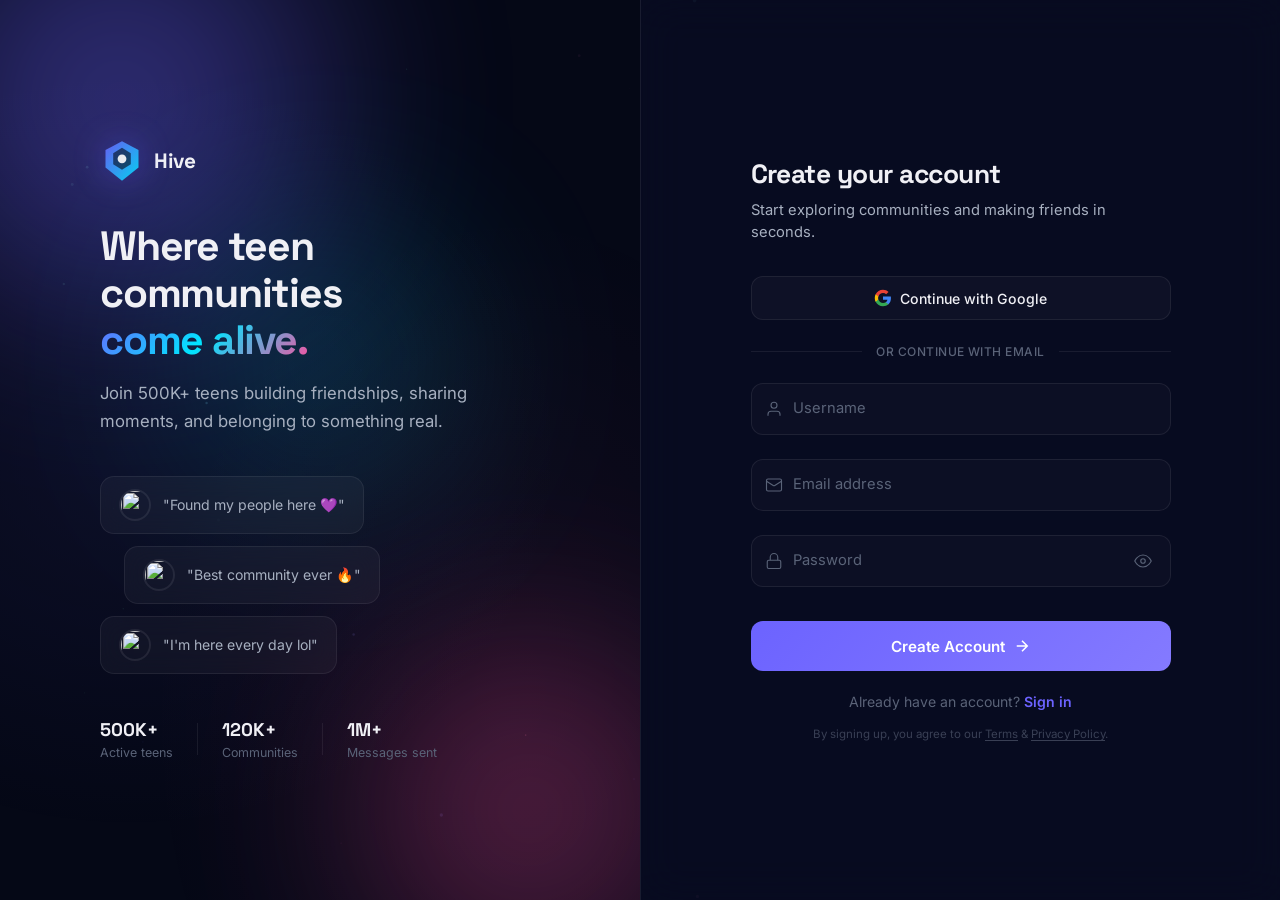
==== commit 31751090: "Add files via upload" ====
--- a/home/index.html
+++ b/home/index.html
@@ -52,7 +52,7 @@
     <!-- Fonts & Styles -->
     <link rel="preconnect" href="https://fonts.googleapis.com">
     <link rel="preconnect" href="https://fonts.gstatic.com" crossorigin>
-    <link href="https://fonts.googleapis.com/css2?family=Inter:wght@300;400;500;600;700;800;900&family=Space+Grotesk:wght@400;500;600;700&display=swap" rel="stylesheet">
+    <link href="https://fonts.googleapis.com/css2?family=Inter:wght@300;400;500;600;700;800;900&family=Space+Grotesk:wght@400;500;600;700&family=Playfair+Display:wght@400;600;700&family=Montserrat:wght@400;500;600;700&family=Poppins:wght@400;500;600;700&family=Raleway:wght@400;500;600;700&family=Bebas+Neue&family=Pacifico&family=Roboto+Slab:wght@400;500;600;700&family=DM+Sans:wght@400;500;600;700&display=swap" rel="stylesheet">
     <link rel="stylesheet" href="style.css">
 </head>
 
@@ -264,13 +264,23 @@
             <div class="sidebar-panel" id="sidebar-dm-panel" style="display:none;">
                 <div class="sidebar-header">
                     <h2 class="sidebar-title">Direct Messages</h2>
-                    <button class="sidebar-add" id="dm-new-chat-btn" aria-label="New chat">
-                        <svg viewBox="0 0 24 24" width="16" height="16" fill="none" stroke="currentColor"
-                            stroke-width="2" stroke-linecap="round" stroke-linejoin="round">
-                            <line x1="12" y1="5" x2="12" y2="19" />
-                            <line x1="5" y1="12" x2="19" y2="12" />
-                        </svg>
-                    </button>
+                    <div class="sidebar-header-actions">
+                        <button class="sidebar-moments-btn" id="dm-moments-btn" aria-label="Friends Moments" title="Friends Moments">
+                            <svg viewBox="0 0 24 24" width="14" height="14" fill="none" stroke="currentColor"
+                                stroke-width="2" stroke-linecap="round" stroke-linejoin="round">
+                                <path d="M23 19a2 2 0 0 1-2 2H3a2 2 0 0 1-2-2V8a2 2 0 0 1 2-2h4l2-3h6l2 3h4a2 2 0 0 1 2 2z" />
+                                <circle cx="12" cy="13" r="4" />
+                            </svg>
+                            <span class="sidebar-moments-label">Friends Moments</span>
+                        </button>
+                        <button class="sidebar-add" id="dm-new-chat-btn" aria-label="New chat">
+                            <svg viewBox="0 0 24 24" width="16" height="16" fill="none" stroke="currentColor"
+                                stroke-width="2" stroke-linecap="round" stroke-linejoin="round">
+                                <line x1="12" y1="5" x2="12" y2="19" />
+                                <line x1="5" y1="12" x2="19" y2="12" />
+                            </svg>
+                        </button>
+                    </div>
                 </div>
 
                 <div class="sidebar-search">
@@ -2605,17 +2615,171 @@
     <input type="file" id="moment-img-file-input" accept="image/jpeg,image/png,image/gif,image/webp" style="display:none;">
     <!-- ═══════════ END IMAGE MOMENT POPUP ═══════════ -->
 
+    <!-- ═══════════ VIDEO MOMENT POPUP ═══════════ -->
+    <div class="moment-vid-overlay" id="moment-vid-overlay" style="display:none;">
+        <div class="moment-vid-popup">
+            <div class="moment-vid-header">
+                <h2 class="moment-vid-title">Create Video Moment</h2>
+                <button class="moment-vid-close" id="moment-vid-close" aria-label="Close">
+                    <svg viewBox="0 0 24 24" width="18" height="18" fill="none" stroke="currentColor"
+                        stroke-width="2" stroke-linecap="round" stroke-linejoin="round">
+                        <line x1="18" y1="6" x2="6" y2="18" />
+                        <line x1="6" y1="6" x2="18" y2="18" />
+                    </svg>
+                </button>
+            </div>
+            <div class="moment-vid-body">
+                <div class="moment-vid-preview-wrap" id="moment-vid-preview-wrap">
+                    <video class="moment-vid-preview" id="moment-vid-preview" controls playsinline></video>
+                    <div class="moment-vid-info" id="moment-vid-info" style="display:none;">
+                        <span class="moment-vid-duration" id="moment-vid-duration"></span>
+                        <span class="moment-vid-size" id="moment-vid-size"></span>
+                    </div>
+                    <button class="moment-vid-change" id="moment-vid-change" aria-label="Change video">
+                        <svg viewBox="0 0 24 24" width="16" height="16" fill="none" stroke="currentColor"
+                            stroke-width="2" stroke-linecap="round" stroke-linejoin="round">
+                            <polyline points="23 4 23 10 17 10" />
+                            <path d="M20.49 15a9 9 0 1 1-2.12-9.36L23 10" />
+                        </svg>
+                        Change Video
+                    </button>
+                </div>
+                <div class="moment-vid-upload-progress" id="moment-vid-upload-progress" style="display:none;">
+                    <div class="moment-vid-progress-bar">
+                        <div class="moment-vid-progress-fill" id="moment-vid-progress-fill"></div>
+                    </div>
+                    <span class="moment-vid-progress-text" id="moment-vid-progress-text">0%</span>
+                </div>
+                <div class="moment-vid-desc-wrap">
+                    <textarea class="moment-vid-desc" id="moment-vid-desc"
+                        placeholder="Add a description... (optional)" maxlength="500" rows="3"></textarea>
+                    <div class="moment-vid-desc-count">
+                        <span id="moment-vid-desc-count">0</span>/500
+                    </div>
+                </div>
+                <div class="moment-vid-actions">
+                    <button class="moment-vid-btn-cancel" id="moment-vid-btn-cancel">Cancel</button>
+                    <button class="moment-vid-btn-post" id="moment-vid-btn-post">
+                        <span class="moment-vid-btn-text">Upload Moment</span>
+                        <span class="moment-vid-btn-loading" style="display:none;">
+                            <span class="moment-vid-spinner"></span>
+                            Uploading...
+                        </span>
+                    </button>
+                </div>
+            </div>
+        </div>
+    </div>
+    <input type="file" id="moment-vid-file-input" accept="video/mp4,video/webm,video/quicktime,video/x-msvideo" style="display:none;">
+    <!-- ═══════════ END VIDEO MOMENT POPUP ═══════════ -->
+
+    <!-- ═══════════ TEXT MOMENT POPUP ═══════════ -->
+    <div class="moment-txt-overlay" id="moment-txt-overlay" style="display:none;">
+        <div class="moment-txt-popup">
+            <div class="moment-txt-header">
+                <h2 class="moment-txt-title">Create Text Moment</h2>
+                <button class="moment-txt-close" id="moment-txt-close" aria-label="Close">
+                    <svg viewBox="0 0 24 24" width="18" height="18" fill="none" stroke="currentColor"
+                        stroke-width="2" stroke-linecap="round" stroke-linejoin="round">
+                        <line x1="18" y1="6" x2="6" y2="18" />
+                        <line x1="6" y1="6" x2="18" y2="18" />
+                    </svg>
+                </button>
+            </div>
+            <div class="moment-txt-body">
+                <!-- Left Column — Live Preview -->
+                <div class="moment-txt-left">
+                    <div class="moment-txt-preview-wrap" id="moment-txt-preview-wrap">
+                        <div class="moment-txt-preview" id="moment-txt-preview">
+                            <span class="moment-txt-preview-text" id="moment-txt-preview-text">Your text here</span>
+                        </div>
+                    </div>
+                </div>
+
+                <!-- Right Column — Editing Panel -->
+                <div class="moment-txt-right">
+                    <!-- Text Input -->
+                    <div class="moment-txt-field-group">
+                        <span class="moment-txt-field-label">Content</span>
+                        <div class="moment-txt-input-wrap">
+                            <textarea class="moment-txt-input" id="moment-txt-input"
+                                placeholder="What's on your mind?" maxlength="300" rows="4"></textarea>
+                            <div class="moment-txt-input-count">
+                                <span id="moment-txt-input-count">0</span>/300
+                            </div>
+                        </div>
+                    </div>
+
+                    <!-- Font Picker -->
+                    <div class="moment-txt-field-group">
+                        <span class="moment-txt-field-label">Font</span>
+                        <div class="moment-txt-font-options" id="moment-txt-font-options">
+                            <button class="moment-txt-font-opt moment-txt-font-active" data-font="default" style="font-family:'Inter',sans-serif;">Inter</button>
+                            <button class="moment-txt-font-opt" data-font="grotesk" style="font-family:'Space Grotesk',sans-serif;">Grotesk</button>
+                            <button class="moment-txt-font-opt" data-font="playfair" style="font-family:'Playfair Display',serif;">Playfair</button>
+                            <button class="moment-txt-font-opt" data-font="montserrat" style="font-family:'Montserrat',sans-serif;">Montserrat</button>
+                            <button class="moment-txt-font-opt" data-font="poppins" style="font-family:'Poppins',sans-serif;">Poppins</button>
+                            <button class="moment-txt-font-opt" data-font="raleway" style="font-family:'Raleway',sans-serif;">Raleway</button>
+                            <button class="moment-txt-font-opt" data-font="bebas" style="font-family:'Bebas Neue',sans-serif;">Bebas Neue</button>
+                            <button class="moment-txt-font-opt" data-font="pacifico" style="font-family:'Pacifico',cursive;">Pacifico</button>
+                            <button class="moment-txt-font-opt" data-font="slab" style="font-family:'Roboto Slab',serif;">Roboto Slab</button>
+                            <button class="moment-txt-font-opt" data-font="dm" style="font-family:'DM Sans',sans-serif;">DM Sans</button>
+                        </div>
+                    </div>
+
+                    <!-- Background Picker -->
+                    <div class="moment-txt-field-group">
+                        <span class="moment-txt-field-label">Background</span>
+                        <div class="moment-txt-bg-options" id="moment-txt-bg-options">
+                            <button class="moment-txt-bg-opt moment-txt-bg-active" data-bg="solid-1" style="background: linear-gradient(135deg, #0a0f2e, #1a1040);" aria-label="Deep space"></button>
+                            <button class="moment-txt-bg-opt" data-bg="solid-2" style="background: linear-gradient(135deg, #1a0a2e, #2d1b4e);" aria-label="Purple haze"></button>
+                            <button class="moment-txt-bg-opt" data-bg="solid-3" style="background: linear-gradient(135deg, #0a1e3e, #0d2f5e);" aria-label="Ocean deep"></button>
+                            <button class="moment-txt-bg-opt" data-bg="solid-4" style="background: linear-gradient(135deg, #2e0a1a, #4e1b2d);" aria-label="Crimson night"></button>
+                            <button class="moment-txt-bg-opt" data-bg="solid-5" style="background: linear-gradient(135deg, #0a2e1a, #1b4e2d);" aria-label="Forest"></button>
+                            <button class="moment-txt-bg-opt" data-bg="solid-6" style="background: linear-gradient(135deg, #2e2a0a, #4e451b);" aria-label="Amber"></button>
+                            <button class="moment-txt-bg-opt" data-bg="grad-1" style="background: linear-gradient(135deg, #6C63FF, #FF4D9E);" aria-label="Purple pink"></button>
+                            <button class="moment-txt-bg-opt" data-bg="grad-2" style="background: linear-gradient(135deg, #00E5FF, #6C63FF);" aria-label="Cyan purple"></button>
+                            <button class="moment-txt-bg-opt" data-bg="grad-3" style="background: linear-gradient(135deg, #FF4D9E, #FF8A65);" aria-label="Pink orange"></button>
+                            <button class="moment-txt-bg-opt" data-bg="grad-4" style="background: linear-gradient(135deg, #00E5FF, #00E676);" aria-label="Cyan green"></button>
+                        </div>
+                    </div>
+
+                    <!-- Actions -->
+                    <div class="moment-txt-actions">
+                        <button class="moment-txt-btn-cancel" id="moment-txt-btn-cancel">Cancel</button>
+                        <button class="moment-txt-btn-next" id="moment-txt-btn-next">
+                            <span class="moment-txt-btn-text">Next</span>
+                            <span class="moment-txt-btn-loading" style="display:none;">
+                                <span class="moment-txt-spinner"></span>
+                                Posting...
+                            </span>
+                        </button>
+                    </div>
+                </div>
+            </div>
+        </div>
+    </div>
+    <!-- ═══════════ END TEXT MOMENT POPUP ═══════════ -->
+
     <!-- ═══════════ MOMENT VIEWER ═══════════ -->
     <div class="mv-overlay" id="mv-overlay" style="display:none;">
         <!-- Progress Bar -->
         <div class="mv-progress" id="mv-progress"></div>
 
+        <!-- Onboarding Tip -->
+        <div class="mv-tip" id="mv-tip">
+            <span class="mv-tip-icon">&#x1F4A1;</span> Double-tap to pause
+        </div>
+
         <!-- Header -->
-        <div class="mv-header">
+        <div class="mv-header" id="mv-header">
             <div class="mv-header-left">
                 <img class="mv-avatar" id="mv-avatar" src="" alt="">
                 <div class="mv-header-info">
-                    <span class="mv-username" id="mv-username"></span>
+                    <div class="mv-name-row">
+                        <span class="mv-username" id="mv-username"></span>
+                        <span class="mv-badges" id="mv-badges"></span>
+                    </div>
                     <span class="mv-time" id="mv-time"></span>
                 </div>
             </div>
@@ -2645,8 +2809,31 @@
         <!-- Image Display -->
         <div class="mv-image-wrap" id="mv-image-wrap">
             <img class="mv-image" id="mv-image" src="" alt="Moment">
+            <video class="mv-video" id="mv-video" style="display:none;" playsinline></video>
+            <div class="mv-sposored-wrap" id="mv-sponsored-wrap" style="display:none;">
+                <div class="mv-sponsored-topbar">
+                    <div class="mv-sponsored-identity">
+                        <img class="mv-sponsored-avatar" id="mv-sponsored-avatar" src="/assets/buzz.png" alt="Buzz">
+                        <span class="mv-sponsored-name">📣 Buzz</span>
+                        <span class="mv-sponsored-badges" id="mv-sponsored-badges"></span>
+                        <span class="mv-sponsored-label">Sponsored</span>
+                    </div>
+                </div>
+                <div class="mv-sponsored-ad" id="mv-sponsored-ad"></div>
+            </div>
             <div class="mv-image-loading" id="mv-image-loading">
                 <div class="mv-image-spinner"></div>
+            </div>
+            <div class="mv-image-error" id="mv-image-error" style="display:none;">
+                <div class="mv-image-error-icon">
+                    <svg viewBox="0 0 24 24" width="24" height="24" fill="none" stroke="currentColor"
+                        stroke-width="2" stroke-linecap="round" stroke-linejoin="round">
+                        <rect x="3" y="3" width="18" height="18" rx="2" ry="2" />
+                        <circle cx="8.5" cy="8.5" r="1.5" />
+                        <polyline points="21 15 16 10 5 21" />
+                    </svg>
+                </div>
+                <span class="mv-image-error-text">Failed to load image</span>
             </div>
         </div>
 
@@ -2656,8 +2843,8 @@
         </div>
 
         <!-- Bottom Actions -->
-        <div class="mv-bottom">
-            <div class="mv-actions">
+        <div class="mv-bottom" id="mv-bottom">
+            <div class="mv-actions" id="mv-actions">
                 <button class="mv-action-btn" id="mv-like-btn" aria-label="Like this moment">
                     <svg viewBox="0 0 24 24" width="22" height="22" fill="none" stroke="currentColor"
                         stroke-width="2" stroke-linecap="round" stroke-linejoin="round">
--- a/home/style.css
+++ b/home/style.css
@@ -214,6 +214,62 @@
 .sidebar-add:hover {
     background: var(--surface-hover);
     color: var(--text);
+}
+
+.sidebar-header-actions {
+    display: flex;
+    align-items: center;
+    gap: 4px;
+}
+
+.sidebar-moments-btn {
+    height: 28px;
+    padding: 0 8px;
+    border-radius: 6px;
+    display: flex;
+    align-items: center;
+    gap: 5px;
+    color: var(--text-3);
+    background: transparent;
+    border: none;
+    cursor: pointer;
+    transition: all 0.25s var(--ease);
+    -webkit-tap-highlight-color: transparent;
+    position: relative;
+    white-space: nowrap;
+}
+.sidebar-moments-btn svg {
+    flex-shrink: 0;
+    transition: transform 0.25s var(--ease), color 0.25s var(--ease);
+}
+.sidebar-moments-label {
+    font-size: 0.7rem;
+    font-weight: 600;
+    letter-spacing: 0.01em;
+    transition: color 0.25s var(--ease);
+}
+.sidebar-moments-btn:hover {
+    background: rgba(255, 217, 61, 0.1);
+    color: #FFD93D;
+}
+.sidebar-moments-btn:hover svg {
+    transform: scale(1.1);
+}
+.sidebar-moments-btn:active {
+    transform: scale(0.95);
+}
+.sidebar-moments-btn::after {
+    content: '';
+    position: absolute;
+    inset: -2px;
+    border-radius: 8px;
+    background: radial-gradient(circle, rgba(255, 217, 61, 0.15), transparent 70%);
+    opacity: 0;
+    transition: opacity 0.3s;
+    pointer-events: none;
+}
+.sidebar-moments-btn:hover::after {
+    opacity: 1;
 }
 
 .sidebar-search {
@@ -11742,6 +11798,744 @@
     to { transform: rotate(360deg); }
 }
 
+/* ─── VIDEO MOMENT POPUP ───────────────────────────────────── */
+
+.moment-vid-overlay {
+    position: fixed;
+    inset: 0;
+    z-index: 9999;
+    background: rgba(5, 7, 19, 0.7);
+    display: flex;
+    align-items: center;
+    justify-content: center;
+    padding: 20px;
+    backdrop-filter: blur(16px);
+    -webkit-backdrop-filter: blur(16px);
+    animation: achvFadeIn 0.2s var(--ease);
+}
+
+.moment-vid-popup {
+    width: min(480px, 100%);
+    max-height: 90vh;
+    background: linear-gradient(160deg, rgba(14, 19, 54, 0.97), rgba(10, 15, 46, 0.98));
+    border: 1px solid var(--border);
+    border-radius: 20px;
+    box-shadow:
+        0 0 40px rgba(108, 99, 255, 0.1),
+        0 24px 64px rgba(0, 0, 0, 0.5);
+    overflow: hidden;
+    opacity: 0;
+    transform: translateY(12px) scale(0.97);
+    transition: opacity 0.25s var(--ease), transform 0.25s var(--ease);
+    display: flex;
+    flex-direction: column;
+}
+
+.moment-vid-overlay.visible .moment-vid-popup {
+    opacity: 1;
+    transform: translateY(0) scale(1);
+}
+
+.moment-vid-popup.moment-popup-exit {
+    opacity: 0;
+    transform: translateY(12px) scale(0.97);
+    transition: opacity 0.15s var(--ease), transform 0.15s var(--ease);
+}
+
+.moment-vid-header {
+    display: flex;
+    align-items: center;
+    justify-content: space-between;
+    padding: 20px 22px 16px;
+    border-bottom: 1px solid var(--border);
+    background: linear-gradient(180deg, rgba(255, 77, 158, 0.06) 0%, transparent 100%);
+}
+
+.moment-vid-title {
+    font-family: var(--font-display);
+    font-size: 1rem;
+    font-weight: 700;
+    color: var(--text);
+}
+
+.moment-vid-close {
+    width: 32px;
+    height: 32px;
+    display: flex;
+    align-items: center;
+    justify-content: center;
+    border-radius: 8px;
+    color: var(--text-2);
+    transition: all 0.2s var(--ease);
+}
+
+.moment-vid-close:hover {
+    background: rgba(255, 255, 255, 0.06);
+    color: var(--text);
+    transform: scale(1.08);
+}
+
+.moment-vid-body {
+    padding: 18px 22px 22px;
+    overflow-y: auto;
+    display: flex;
+    flex-direction: column;
+    gap: 16px;
+}
+
+.moment-vid-preview-wrap {
+    position: relative;
+    width: 100%;
+    border-radius: 14px;
+    overflow: hidden;
+    background: rgba(0, 0, 0, 0.3);
+    aspect-ratio: 4 / 3;
+    display: flex;
+    align-items: center;
+    justify-content: center;
+}
+
+.moment-vid-preview {
+    width: 100%;
+    height: 100%;
+    object-fit: contain;
+    border-radius: 14px;
+    background: #000;
+}
+
+.moment-vid-info {
+    position: absolute;
+    top: 12px;
+    left: 12px;
+    display: flex;
+    gap: 8px;
+}
+
+.moment-vid-duration,
+.moment-vid-size {
+    padding: 4px 10px;
+    border-radius: 8px;
+    background: rgba(0, 0, 0, 0.65);
+    color: #fff;
+    font-size: 0.7rem;
+    font-weight: 600;
+    font-family: var(--font);
+    backdrop-filter: blur(6px);
+    -webkit-backdrop-filter: blur(6px);
+}
+
+.moment-vid-change {
+    position: absolute;
+    bottom: 12px;
+    right: 12px;
+    display: inline-flex;
+    align-items: center;
+    gap: 6px;
+    padding: 8px 14px;
+    border-radius: 10px;
+    background: rgba(10, 15, 46, 0.85);
+    border: 1px solid var(--border);
+    color: var(--text);
+    font-size: 0.75rem;
+    font-weight: 600;
+    font-family: var(--font);
+    cursor: pointer;
+    backdrop-filter: blur(8px);
+    -webkit-backdrop-filter: blur(8px);
+    transition: all 0.2s var(--ease);
+}
+
+.moment-vid-change:hover {
+    background: rgba(20, 25, 60, 0.95);
+    border-color: var(--border-hover);
+    transform: translateY(-1px);
+    box-shadow: 0 4px 16px rgba(0, 0, 0, 0.3);
+}
+
+.moment-vid-upload-progress {
+    display: flex;
+    align-items: center;
+    gap: 12px;
+}
+
+.moment-vid-progress-bar {
+    flex: 1;
+    height: 6px;
+    border-radius: 3px;
+    background: var(--surface);
+    overflow: hidden;
+}
+
+.moment-vid-progress-fill {
+    height: 100%;
+    width: 0%;
+    border-radius: 3px;
+    background: linear-gradient(90deg, var(--accent), #e0438a);
+    transition: width 0.2s ease;
+}
+
+.moment-vid-progress-text {
+    font-size: 0.72rem;
+    font-weight: 600;
+    color: var(--text-2);
+    min-width: 32px;
+    text-align: right;
+    font-family: var(--font);
+}
+
+.moment-vid-desc-wrap {
+    position: relative;
+}
+
+.moment-vid-desc {
+    width: 100%;
+    padding: 12px 14px;
+    border-radius: 12px;
+    background: var(--surface);
+    border: 1px solid var(--border);
+    color: var(--text);
+    font-size: 0.85rem;
+    font-family: var(--font);
+    resize: none;
+    outline: none;
+    transition: border-color 0.2s var(--ease);
+    box-sizing: border-box;
+}
+
+.moment-vid-desc::placeholder {
+    color: var(--text-3);
+}
+
+.moment-vid-desc:focus {
+    border-color: var(--primary);
+    box-shadow: 0 0 0 2px rgba(108, 99, 255, 0.15);
+}
+
+.moment-vid-desc-count {
+    position: absolute;
+    bottom: 8px;
+    right: 12px;
+    font-size: 0.65rem;
+    color: var(--text-3);
+    pointer-events: none;
+}
+
+.moment-vid-actions {
+    display: flex;
+    align-items: center;
+    justify-content: flex-end;
+    gap: 10px;
+}
+
+.moment-vid-btn-cancel {
+    padding: 10px 20px;
+    border-radius: 10px;
+    background: var(--surface);
+    border: 1px solid var(--border);
+    color: var(--text-2);
+    font-size: 0.82rem;
+    font-weight: 600;
+    font-family: var(--font);
+    cursor: pointer;
+    transition: all 0.2s var(--ease);
+}
+
+.moment-vid-btn-cancel:hover {
+    background: var(--surface-hover);
+    color: var(--text);
+    border-color: var(--border-hover);
+}
+
+.moment-vid-btn-post {
+    position: relative;
+    padding: 10px 24px;
+    border-radius: 10px;
+    background: linear-gradient(135deg, var(--accent), #e0438a);
+    border: none;
+    color: #fff;
+    font-size: 0.82rem;
+    font-weight: 700;
+    font-family: var(--font);
+    cursor: pointer;
+    transition: all 0.2s var(--ease);
+    box-shadow: 0 4px 16px rgba(255, 77, 158, 0.25);
+    overflow: hidden;
+}
+
+.moment-vid-btn-post:hover:not(:disabled) {
+    transform: translateY(-2px);
+    box-shadow: 0 6px 24px rgba(255, 77, 158, 0.35);
+}
+
+.moment-vid-btn-post:active:not(:disabled) {
+    transform: translateY(0) scale(0.98);
+}
+
+.moment-vid-btn-post:disabled {
+    opacity: 0.6;
+    cursor: not-allowed;
+    transform: none;
+    box-shadow: none;
+}
+
+.moment-vid-btn-loading {
+    display: inline-flex;
+    align-items: center;
+    gap: 6px;
+}
+
+.moment-vid-spinner {
+    width: 14px;
+    height: 14px;
+    border: 2px solid rgba(255, 255, 255, 0.3);
+    border-top-color: #fff;
+    border-radius: 50%;
+    animation: momentSpin 0.6s linear infinite;
+}
+
+/* ─── TEXT MOMENT POPUP ────────────────────────────────────── */
+
+.moment-txt-overlay {
+    position: fixed;
+    inset: 0;
+    z-index: 9999;
+    background: rgba(5, 7, 19, 0.75);
+    display: flex;
+    align-items: center;
+    justify-content: center;
+    padding: 24px;
+    backdrop-filter: blur(20px);
+    -webkit-backdrop-filter: blur(20px);
+    animation: achvFadeIn 0.2s var(--ease);
+}
+
+.moment-txt-popup {
+    width: min(960px, 100%);
+    height: min(700px, 90vh);
+    background: linear-gradient(160deg, rgba(14, 19, 54, 0.97), rgba(10, 15, 46, 0.98));
+    border: 1px solid var(--border);
+    border-radius: 20px;
+    box-shadow:
+        0 0 60px rgba(108, 99, 255, 0.08),
+        0 32px 80px rgba(0, 0, 0, 0.55);
+    overflow: hidden;
+    opacity: 0;
+    transform: translateY(16px) scale(0.96);
+    transition: opacity 0.3s var(--ease), transform 0.3s var(--ease);
+    display: flex;
+    flex-direction: column;
+}
+
+.moment-txt-overlay.visible .moment-txt-popup {
+    opacity: 1;
+    transform: translateY(0) scale(1);
+}
+
+.moment-txt-popup.moment-popup-exit {
+    opacity: 0;
+    transform: translateY(16px) scale(0.96);
+    transition: opacity 0.15s var(--ease), transform 0.15s var(--ease);
+}
+
+/* ── Header ──────────────────────────────────────────────── */
+
+.moment-txt-header {
+    display: flex;
+    align-items: center;
+    justify-content: space-between;
+    padding: 18px 24px 16px;
+    border-bottom: 1px solid var(--border);
+    background: linear-gradient(180deg, rgba(0, 229, 255, 0.05) 0%, transparent 100%);
+    flex-shrink: 0;
+}
+
+.moment-txt-title {
+    font-family: var(--font-display);
+    font-size: 1.05rem;
+    font-weight: 700;
+    color: var(--text);
+}
+
+.moment-txt-close {
+    width: 32px;
+    height: 32px;
+    display: flex;
+    align-items: center;
+    justify-content: center;
+    border-radius: 8px;
+    color: var(--text-2);
+    transition: all 0.2s var(--ease);
+}
+
+.moment-txt-close:hover {
+    background: rgba(255, 255, 255, 0.06);
+    color: var(--text);
+    transform: scale(1.08);
+}
+
+/* ── Body — Two-Column Layout ────────────────────────────── */
+
+.moment-txt-body {
+    flex: 1;
+    display: flex;
+    min-height: 0;
+    overflow: hidden;
+}
+
+/* ── Left Column — Live Preview ──────────────────────────── */
+
+.moment-txt-left {
+    flex: 0 0 42%;
+    display: flex;
+    align-items: center;
+    justify-content: center;
+    padding: 28px 20px;
+    background: linear-gradient(180deg, rgba(108, 99, 255, 0.03) 0%, transparent 40%);
+    border-right: 1px solid var(--border);
+    min-height: 0;
+}
+
+.moment-txt-preview-wrap {
+    width: 100%;
+    max-width: 280px;
+    border-radius: 16px;
+    overflow: hidden;
+    aspect-ratio: 9 / 14;
+    box-shadow:
+        0 8px 32px rgba(0, 0, 0, 0.4),
+        0 0 0 1px rgba(255, 255, 255, 0.06);
+    flex-shrink: 0;
+}
+
+.moment-txt-preview {
+    width: 100%;
+    height: 100%;
+    display: flex;
+    align-items: center;
+    justify-content: center;
+    padding: 32px 28px;
+    box-sizing: border-box;
+    transition: background 0.35s ease;
+    background: linear-gradient(135deg, #0a0f2e, #1a1040);
+}
+
+.moment-txt-preview-text {
+    color: #fff;
+    font-family: var(--font-display);
+    font-size: 1.25rem;
+    font-weight: 600;
+    line-height: 1.45;
+    text-align: center;
+    word-break: break-word;
+    white-space: pre-wrap;
+    text-shadow: 0 2px 12px rgba(0, 0, 0, 0.3);
+    transition: font-size 0.2s ease, font-family 0.2s ease;
+    max-width: 100%;
+}
+
+/* ── Right Column — Editing Panel ────────────────────────── */
+
+.moment-txt-right {
+    flex: 1;
+    display: flex;
+    flex-direction: column;
+    gap: 18px;
+    padding: 22px 26px 24px;
+    overflow-y: auto;
+    min-width: 0;
+}
+
+.moment-txt-right::-webkit-scrollbar {
+    width: 4px;
+}
+
+.moment-txt-right::-webkit-scrollbar-track {
+    background: transparent;
+}
+
+.moment-txt-right::-webkit-scrollbar-thumb {
+    background: var(--border);
+    border-radius: 4px;
+}
+
+/* ── Field Groups ────────────────────────────────────────── */
+
+.moment-txt-field-group {
+    display: flex;
+    flex-direction: column;
+    gap: 8px;
+}
+
+.moment-txt-field-label {
+    font-size: 0.72rem;
+    font-weight: 600;
+    color: var(--text-3);
+    text-transform: uppercase;
+    letter-spacing: 0.05em;
+}
+
+/* ── Text Input ───────────────────────────────────────────── */
+
+.moment-txt-input-wrap {
+    position: relative;
+}
+
+.moment-txt-input {
+    width: 100%;
+    padding: 12px 14px;
+    padding-bottom: 26px;
+    border-radius: 12px;
+    background: var(--surface);
+    border: 1px solid var(--border);
+    color: var(--text);
+    font-size: 0.85rem;
+    font-family: var(--font);
+    resize: none;
+    outline: none;
+    transition: border-color 0.2s var(--ease);
+    box-sizing: border-box;
+    line-height: 1.5;
+}
+
+.moment-txt-input::placeholder {
+    color: var(--text-3);
+}
+
+.moment-txt-input:focus {
+    border-color: var(--primary);
+    box-shadow: 0 0 0 2px rgba(108, 99, 255, 0.15);
+}
+
+.moment-txt-input-count {
+    position: absolute;
+    bottom: 8px;
+    right: 12px;
+    font-size: 0.65rem;
+    color: var(--text-3);
+    pointer-events: none;
+}
+
+/* ── Background Picker ────────────────────────────────────── */
+
+.moment-txt-bg-options {
+    display: flex;
+    gap: 8px;
+    flex-wrap: wrap;
+}
+
+.moment-txt-bg-opt {
+    width: 34px;
+    height: 34px;
+    border-radius: 10px;
+    border: 2px solid transparent;
+    cursor: pointer;
+    transition: all 0.2s var(--ease);
+    flex-shrink: 0;
+    position: relative;
+}
+
+.moment-txt-bg-opt:hover {
+    transform: scale(1.15);
+    box-shadow: 0 4px 16px rgba(0, 0, 0, 0.3);
+}
+
+.moment-txt-bg-opt:active {
+    transform: scale(0.95);
+}
+
+.moment-txt-bg-active {
+    border-color: #fff;
+    box-shadow: 0 0 0 2px rgba(255, 255, 255, 0.25), 0 4px 16px rgba(0, 0, 0, 0.3);
+    transform: scale(1.08);
+}
+
+/* ── Font Picker ─────────────────────────────────────────── */
+
+.moment-txt-font-options {
+    display: flex;
+    gap: 6px;
+    flex-wrap: wrap;
+}
+
+.moment-txt-font-opt {
+    padding: 7px 13px;
+    border-radius: 8px;
+    border: 1.5px solid var(--border);
+    background: var(--surface);
+    color: var(--text-2);
+    font-size: 0.76rem;
+    cursor: pointer;
+    transition: all 0.25s var(--ease);
+    white-space: nowrap;
+}
+
+.moment-txt-font-opt:hover {
+    border-color: var(--primary);
+    color: var(--text);
+    transform: translateY(-1px);
+    box-shadow: 0 4px 12px rgba(108, 99, 255, 0.15);
+}
+
+.moment-txt-font-opt:active {
+    transform: translateY(0) scale(0.97);
+}
+
+.moment-txt-font-active {
+    border-color: var(--primary);
+    background: rgba(108, 99, 255, 0.12);
+    color: #fff;
+    box-shadow: 0 0 0 2px rgba(108, 99, 255, 0.2), 0 4px 12px rgba(108, 99, 255, 0.15);
+}
+
+/* ── Actions ──────────────────────────────────────────────── */
+
+.moment-txt-actions {
+    display: flex;
+    align-items: center;
+    justify-content: flex-end;
+    gap: 10px;
+    margin-top: auto;
+    padding-top: 6px;
+}
+
+.moment-txt-btn-cancel {
+    padding: 10px 20px;
+    border-radius: 10px;
+    background: var(--surface);
+    border: 1px solid var(--border);
+    color: var(--text-2);
+    font-size: 0.82rem;
+    font-weight: 600;
+    font-family: var(--font);
+    cursor: pointer;
+    transition: all 0.2s var(--ease);
+}
+
+.moment-txt-btn-cancel:hover {
+    background: var(--surface-hover);
+    color: var(--text);
+    border-color: var(--border-hover);
+}
+
+.moment-txt-btn-next {
+    display: inline-flex;
+    align-items: center;
+    gap: 6px;
+    padding: 10px 24px;
+    border-radius: 10px;
+    background: linear-gradient(135deg, var(--accent), #e0438a);
+    border: none;
+    color: #fff;
+    font-size: 0.82rem;
+    font-weight: 700;
+    font-family: var(--font);
+    cursor: pointer;
+    transition: all 0.2s var(--ease);
+    box-shadow: 0 4px 16px rgba(255, 77, 158, 0.25);
+}
+
+.moment-txt-btn-next:hover {
+    transform: translateY(-2px);
+    box-shadow: 0 6px 24px rgba(255, 77, 158, 0.35);
+}
+
+.moment-txt-btn-next:active {
+    transform: translateY(0) scale(0.98);
+}
+
+.moment-txt-btn-text {
+    display: inline-flex;
+    align-items: center;
+    gap: 6px;
+}
+
+.moment-txt-btn-text svg {
+    flex-shrink: 0;
+}
+
+.moment-txt-btn-loading {
+    display: inline-flex;
+    align-items: center;
+    gap: 6px;
+}
+
+.moment-txt-spinner {
+    width: 14px;
+    height: 14px;
+    border: 2px solid rgba(255,255,255,0.3);
+    border-top-color: #fff;
+    border-radius: 50%;
+    animation: momentTxtSpin 0.7s linear infinite;
+}
+
+@keyframes momentTxtSpin {
+    to { transform: rotate(360deg); }
+}
+
+/* ── Responsive — Mobile ─────────────────────────────────── */
+
+@media (max-width: 700px) {
+    .moment-txt-overlay {
+        padding: 0;
+        align-items: stretch;
+    }
+
+    .moment-txt-popup {
+        width: 100%;
+        height: 100%;
+        max-height: 100vh;
+        border-radius: 0;
+        border: none;
+    }
+
+    .moment-txt-body {
+        flex-direction: column;
+    }
+
+    .moment-txt-left {
+        flex: 0 0 auto;
+        border-right: none;
+        border-bottom: 1px solid var(--border);
+        padding: 20px 16px;
+        min-height: 0;
+    }
+
+    .moment-txt-preview-wrap {
+        max-width: 160px;
+    }
+
+    .moment-txt-right {
+        flex: 1;
+        padding: 16px;
+        gap: 14px;
+    }
+
+    .moment-txt-font-opt {
+        padding: 6px 10px;
+        font-size: 0.72rem;
+    }
+
+    .moment-txt-bg-opt {
+        width: 30px;
+        height: 30px;
+    }
+}
+
+@media (min-width: 701px) and (max-width: 900px) {
+    .moment-txt-popup {
+        width: min(800px, 100%);
+        height: min(640px, 88vh);
+    }
+
+    .moment-txt-left {
+        flex: 0 0 38%;
+    }
+
+    .moment-txt-preview-wrap {
+        max-width: 240px;
+    }
+}
+
 /* ─── MOMENT VIEWER (Stories) ─────────────────────────────── */
 
 .mv-overlay {
@@ -11801,17 +12595,33 @@
     transform: scaleX(0);
 }
 
-.mv-progress-seg.mv-seg-done .mv-progress-fill {
-    transform: scaleX(1);
-}
-
-.mv-progress-seg.mv-seg-active .mv-progress-fill {
-    animation: mvProgressFill 5s linear forwards;
-}
-
-@keyframes mvProgressFill {
-    from { transform: scaleX(0); }
-    to { transform: scaleX(1); }
+/* ── Onboarding Tip ──────────────────────────────── */
+.mv-tip {
+    position: absolute;
+    top: 50%;
+    left: 50%;
+    transform: translate(-50%, -50%) translateY(8px);
+    background: rgba(0,0,0,0.72);
+    color: #fff;
+    font-size: 0.82rem;
+    font-weight: 500;
+    padding: 9px 18px;
+    border-radius: 20px;
+    white-space: nowrap;
+    z-index: 20;
+    pointer-events: none;
+    opacity: 0;
+    transition: opacity 0.35s ease, transform 0.35s ease;
+    backdrop-filter: blur(6px);
+    -webkit-backdrop-filter: blur(6px);
+}
+.mv-tip.mv-tip-show {
+    opacity: 1;
+    transform: translate(-50%, -50%) translateY(0);
+}
+.mv-tip-icon {
+    font-size: 0.9em;
+    margin-right: 4px;
 }
 
 /* ── Header ─────────────────────────────────────── */
@@ -11856,6 +12666,45 @@
     font-weight: 700;
     color: #fff;
     line-height: 1.2;
+}
+
+.mv-name-row {
+    display: flex;
+    align-items: center;
+    gap: 5px;
+    flex-wrap: wrap;
+}
+
+.mv-badges {
+    display: inline-flex;
+    align-items: center;
+    gap: 3px;
+    flex-shrink: 0;
+}
+
+.mv-badges .rank-badge {
+    width: 15px;
+    height: 15px;
+}
+
+.mv-badges .premium-badge {
+    width: 15px;
+    height: 15px;
+}
+
+.mv-badges .premium-badge-svg {
+    width: 15px;
+    height: 15px;
+}
+
+.mv-badges .verified-badge svg {
+    width: 14px;
+    height: 14px;
+}
+
+.mv-badges .bot-badge svg {
+    width: 14px;
+    height: 14px;
 }
 
 .mv-time {
@@ -11944,6 +12793,14 @@
     animation: mvImageSlide 0.3s var(--ease);
 }
 
+.mv-video {
+    width: 100%;
+    height: 100%;
+    object-fit: contain;
+    border-radius: 0;
+    background: #000;
+}
+
 @keyframes mvImageIn {
     from { opacity: 0; transform: scale(0.96); }
     to { opacity: 1; transform: scale(1); }
@@ -11975,6 +12832,142 @@
     border-top-color: #fff;
     border-radius: 50%;
     animation: momentSpin 0.7s linear infinite;
+}
+
+.mv-image-error {
+    position: absolute;
+    inset: 0;
+    display: flex;
+    flex-direction: column;
+    align-items: center;
+    justify-content: center;
+    gap: 10px;
+    background: rgba(0,0,0,0.4);
+    z-index: 1;
+}
+
+.mv-image-error-icon {
+    width: 48px;
+    height: 48px;
+    border-radius: 50%;
+    background: rgba(255,255,255,0.08);
+    display: flex;
+    align-items: center;
+    justify-content: center;
+    color: rgba(255,255,255,0.5);
+}
+
+.mv-image-error-text {
+    font-size: 0.8rem;
+    color: rgba(255,255,255,0.5);
+    font-weight: 500;
+}
+
+/* ── Sponsored Moment ──────────────────────────────────── */
+
+.mv-sposored-wrap {
+    position: absolute;
+    inset: 0;
+    display: flex;
+    flex-direction: column;
+    background: #000;
+    z-index: 2;
+    animation: mvImageIn 0.35s var(--ease);
+}
+
+.mv-sponsored-topbar {
+    position: absolute;
+    top: 0;
+    left: 0;
+    right: 0;
+    display: flex;
+    align-items: center;
+    padding: 40px 16px 14px;
+    background: linear-gradient(180deg, rgba(0,0,0,0.65) 0%, transparent 100%);
+    z-index: 10;
+}
+
+.mv-sponsored-identity {
+    display: flex;
+    align-items: center;
+    gap: 8px;
+}
+
+.mv-sponsored-avatar {
+    width: 34px;
+    height: 34px;
+    border-radius: 50%;
+    object-fit: cover;
+    border: 2px solid rgba(255, 217, 61, 0.4);
+    flex-shrink: 0;
+}
+
+.mv-sponsored-name {
+    font-size: 0.85rem;
+    font-weight: 700;
+    color: #fff;
+    flex-shrink: 0;
+}
+
+.mv-sponsored-badges {
+    display: inline-flex;
+    align-items: center;
+    gap: 3px;
+    flex-shrink: 0;
+}
+
+.mv-sponsored-badges .rank-badge {
+    width: 14px;
+    height: 14px;
+}
+
+.mv-sponsored-badges .premium-badge {
+    width: 14px;
+    height: 14px;
+}
+
+.mv-sponsored-badges .premium-badge-svg {
+    width: 14px;
+    height: 14px;
+}
+
+.mv-sponsored-badges .verified-badge svg {
+    width: 13px;
+    height: 13px;
+}
+
+.mv-sponsored-badges .bot-badge svg {
+    width: 13px;
+    height: 13px;
+}
+
+.mv-sponsored-label {
+    padding: 3px 8px;
+    border-radius: 8px;
+    font-size: 0.58rem;
+    font-weight: 700;
+    text-transform: uppercase;
+    letter-spacing: 0.05em;
+    background: linear-gradient(135deg, rgba(255, 217, 61, 0.18), rgba(255, 77, 158, 0.1));
+    color: #FFD93D;
+    border: 1px solid rgba(255, 217, 61, 0.25);
+    flex-shrink: 0;
+}
+
+.mv-sponsored-ad {
+    position: absolute;
+    inset: 0;
+    display: flex;
+    align-items: center;
+    justify-content: center;
+    overflow: hidden;
+}
+
+.mv-sponsored-ad .buzz-ad-container {
+    display: flex;
+    align-items: center;
+    justify-content: center;
+    transform: scaleX(4);
 }
 
 /* ── Description Bar ────────────────────────────── */
@@ -12125,6 +13118,28 @@
     }
     .mv-username {
         font-size: 0.8rem;
+    }
+    .mv-badges .rank-badge,
+    .mv-badges .premium-badge,
+    .mv-badges .premium-badge-svg {
+        width: 13px;
+        height: 13px;
+    }
+    .mv-badges .verified-badge svg,
+    .mv-badges .bot-badge svg {
+        width: 12px;
+        height: 12px;
+    }
+    .mv-sponsored-badges .rank-badge,
+    .mv-sponsored-badges .premium-badge,
+    .mv-sponsored-badges .premium-badge-svg {
+        width: 12px;
+        height: 12px;
+    }
+    .mv-sponsored-badges .verified-badge svg,
+    .mv-sponsored-badges .bot-badge svg {
+        width: 11px;
+        height: 11px;
     }
     .mv-close {
         width: 34px;
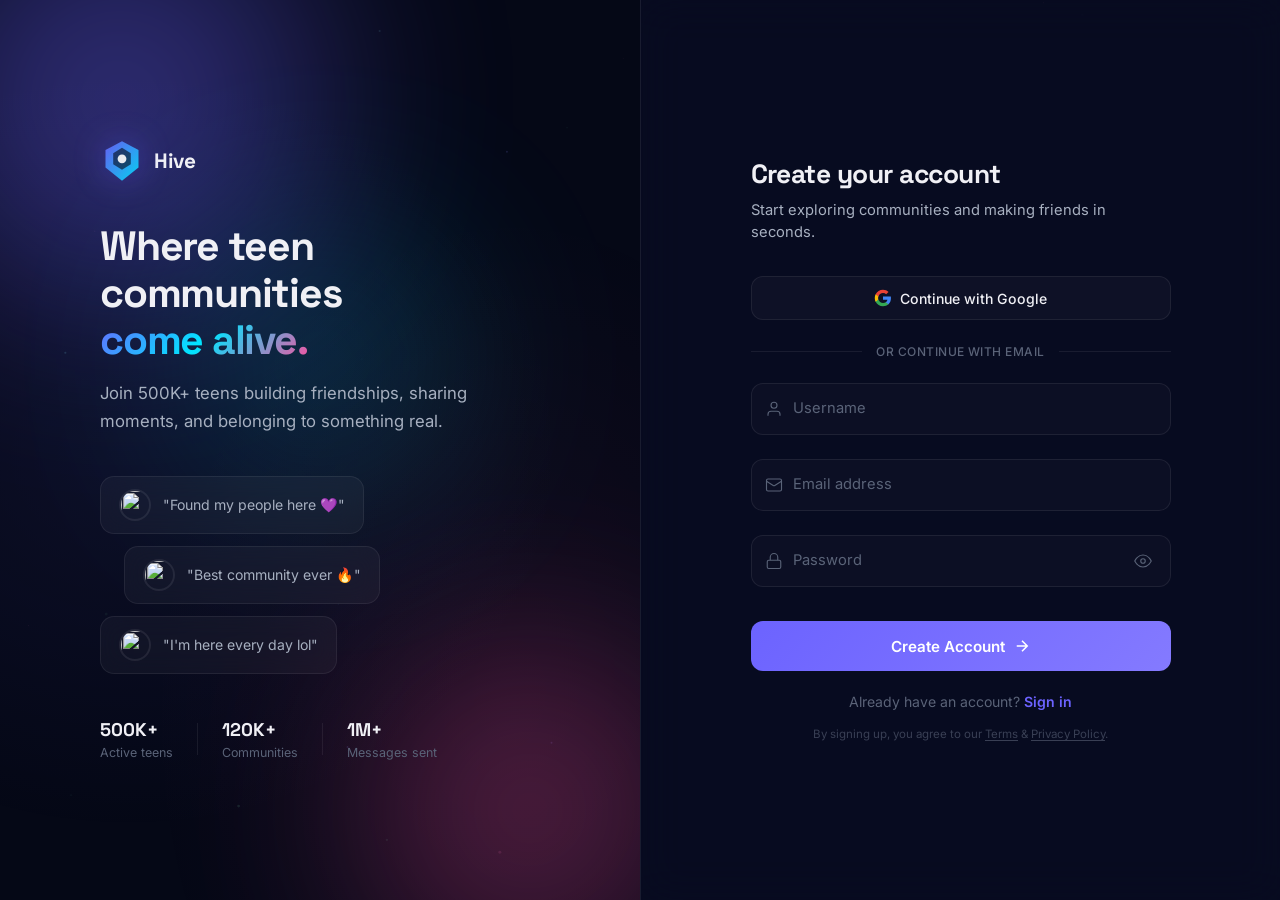
==== commit 544d3f03: "Add files via upload" ====
--- a/home/index.html
+++ b/home/index.html
@@ -292,31 +292,32 @@
                         aria-label="Search conversations">
                 </div>
 
+                <!-- Loading skeleton (outside dm-list) -->
+                <div class="dm-skeleton" id="dm-skeleton">
+                    <div class="dm-skel-item">
+                        <div class="dm-skel-avatar"></div>
+                        <div class="dm-skel-text">
+                            <div class="dm-skel-line"></div>
+                            <div class="dm-skel-line short"></div>
+                        </div>
+                    </div>
+                    <div class="dm-skel-item">
+                        <div class="dm-skel-avatar"></div>
+                        <div class="dm-skel-text">
+                            <div class="dm-skel-line"></div>
+                            <div class="dm-skel-line short"></div>
+                        </div>
+                    </div>
+                    <div class="dm-skel-item">
+                        <div class="dm-skel-avatar"></div>
+                        <div class="dm-skel-text">
+                            <div class="dm-skel-line"></div>
+                            <div class="dm-skel-line short"></div>
+                        </div>
+                    </div>
+                </div>
+
                 <div class="dm-list" id="dm-list">
-                    <!-- Loading skeleton -->
-                    <div class="dm-skeleton" id="dm-skeleton">
-                        <div class="dm-skel-item">
-                            <div class="dm-skel-avatar"></div>
-                            <div class="dm-skel-text">
-                                <div class="dm-skel-line"></div>
-                                <div class="dm-skel-line short"></div>
-                            </div>
-                        </div>
-                        <div class="dm-skel-item">
-                            <div class="dm-skel-avatar"></div>
-                            <div class="dm-skel-text">
-                                <div class="dm-skel-line"></div>
-                                <div class="dm-skel-line short"></div>
-                            </div>
-                        </div>
-                        <div class="dm-skel-item">
-                            <div class="dm-skel-avatar"></div>
-                            <div class="dm-skel-text">
-                                <div class="dm-skel-line"></div>
-                                <div class="dm-skel-line short"></div>
-                            </div>
-                        </div>
-                    </div>
                     <!-- Empty state -->
                     <div class="dm-empty" id="dm-empty" style="display:none;">
                         <div class="dm-empty-icon">
@@ -426,7 +427,7 @@
             <!-- ═══ USER PANEL (shared) ═══ -->
             <div class="user-panel">
                 <div class="user-avatar-wrap">
-                    <img class="user-avatar" id="user-avatar" src="https://i.pravatar.cc/80?img=47" alt="Your avatar"
+                    <img class="user-avatar" id="user-avatar" src="../assets/hiveicon.png" alt="Your avatar"
                         loading="lazy">
                     <span class="user-status-dot online"></span>
                 </div>
@@ -890,8 +891,9 @@
                                     data-color="#FF4D9E">
                                     <svg viewBox="0 0 24 24" width="20" height="20" fill="none" stroke="currentColor"
                                         stroke-width="2" stroke-linecap="round" stroke-linejoin="round">
-                                        <path d="M15.5 3H5a2 2 0 00-2 2v14a2 2 0 002 2h14a2 2 0 002-2V8.5L15.5 3z" />
-                                        <polyline points="14 3 14 9 21 9" />
+                                        <path d="M12 2l1.5 5.5L19 9l-5.5 1.5L12 16l-1.5-5.5L5 9l5.5-1.5z" />
+                                        <path d="M5 18l1-3" />
+                                        <path d="M19 18l-1-3" />
                                     </svg>
                                 </button>
                                 <button class="composer-btn" aria-label="Mention" data-tip="Mention"
@@ -900,6 +902,13 @@
                                         stroke-width="2" stroke-linecap="round" stroke-linejoin="round">
                                         <circle cx="12" cy="12" r="4" />
                                         <path d="M16 8v5a3 3 0 006 0v-1a10 10 0 10-3.92 7.94" />
+                                    </svg>
+                                </button>
+                                <button class="composer-btn staff-post-btn" id="staff-post-btn" aria-label="Staff Post" data-tip="Staff Post" data-color="#A780FF" style="display:none;">
+                                    <svg viewBox="0 0 24 24" width="20" height="20" fill="none" stroke="currentColor"
+                                        stroke-width="2" stroke-linecap="round" stroke-linejoin="round">
+                                        <path d="M12 20h9" />
+                                        <path d="M16.5 3.5a2.121 2.121 0 0 1 3 3L7 19l-4 1 1-4L16.5 3.5z" />
                                     </svg>
                                 </button>
                                 <button class="composer-btn send-btn" id="send-btn" aria-label="Send message">
@@ -1126,6 +1135,10 @@
                         <div class="rp-card-b">
                             <div class="rp-about-bio" id="rp-if-bio">No bio yet.</div>
                             <div class="rp-about-fields">
+                                <div class="rp-field" id="rp-if-pronouns-wrap"><span class="rp-fl">Pronouns</span><span class="rp-fv"
+                                        id="rp-if-pronouns"></span></div>
+                                <div class="rp-field" id="rp-if-status-wrap"><span class="rp-fl">Status</span><span class="rp-fv"
+                                        id="rp-if-status"></span></div>
                                 <div class="rp-field"><span class="rp-fl">Rank</span><span class="rp-fv"
                                         id="rp-if-rank"></span></div>
                                 <div class="rp-field"><span class="rp-fl">Joined</span><span class="rp-fv"
@@ -1886,6 +1899,7 @@
                     <div class="moments-my-card rp-entrance" data-delay="0">
                         <div class="moments-my-left">
                             <div class="moments-my-avatar-wrap">
+                                <div class="moments-my-ring"></div>
                                 <img class="moments-my-avatar" id="moments-my-avatar" src="" alt="Your avatar">
                                 <div class="moments-my-add" id="moments-add-btn" aria-label="Add moment">
                                     <svg viewBox="0 0 24 24" width="14" height="14" fill="none" stroke="currentColor"
@@ -1897,13 +1911,17 @@
                             </div>
                             <div class="moments-my-info">
                                 <span class="moments-my-label">My Moment</span>
-                                <span class="moments-my-hint">Tap to add a moment</span>
-                            </div>
+                                <span class="moments-my-hint" id="moments-my-hint">Tap to add a moment</span>
+                            </div>
+                        </div>
+                        <div class="moments-my-count" id="moments-my-count" style="display:none;">
+                            <span class="moments-my-count-num" id="moments-my-count-num">0</span>
+                            <svg viewBox="0 0 24 24" width="12" height="12" fill="none" stroke="currentColor" stroke-width="2" stroke-linecap="round" stroke-linejoin="round"><polyline points="9 18 15 12 9 6"/></svg>
                         </div>
                     </div>
 
                     <!-- Moments List Header -->
-                    <div class="moments-section-header rp-entrance" data-delay="1">
+                    <div class="moments-section-header rp-entrance" data-delay="1" id="moments-section-header">
                         <span>Recent Moments</span>
                     </div>
 
@@ -2458,14 +2476,29 @@
         <div class="emoji-picker-header">
             <input type="text" class="emoji-search" id="emoji-search" placeholder="Search emojis..." autocomplete="off"
                 spellcheck="false">
+            <button class="picker-close" id="emoji-picker-close" aria-label="Close emoji picker">
+                <svg viewBox="0 0 24 24" width="14" height="14" fill="none" stroke="currentColor" stroke-width="2.5" stroke-linecap="round" stroke-linejoin="round"><line x1="18" y1="6" x2="6" y2="18"/><line x1="6" y1="6" x2="18" y2="18"/></svg>
+            </button>
         </div>
         <div class="emoji-category-tabs" id="emoji-category-tabs">
-            <button class="emoji-tab active" data-cat="recent" title="Recent">🕐</button>
-            <button class="emoji-tab" data-cat="faces" title="Faces">😀</button>
-            <button class="emoji-tab" data-cat="hands" title="Hands">👋</button>
-            <button class="emoji-tab" data-cat="nature" title="Nature">🌿</button>
-            <button class="emoji-tab" data-cat="objects" title="Objects">🍔</button>
-            <button class="emoji-tab" data-cat="symbols" title="Symbols">✨</button>
+            <button class="emoji-tab active" data-cat="recent" title="Recent">
+                <svg viewBox="0 0 24 24" width="16" height="16" fill="none" stroke="currentColor" stroke-width="2" stroke-linecap="round" stroke-linejoin="round"><circle cx="12" cy="12" r="10"/><polyline points="12 6 12 12 16 14"/></svg>
+            </button>
+            <button class="emoji-tab" data-cat="faces" title="Faces">
+                <svg viewBox="0 0 24 24" width="16" height="16" fill="none" stroke="currentColor" stroke-width="2" stroke-linecap="round" stroke-linejoin="round"><circle cx="12" cy="12" r="10"/><path d="M8 14s1.5 2 4 2 4-2 4-2"/><line x1="9" y1="9" x2="9.01" y2="9"/><line x1="15" y1="9" x2="15.01" y2="9"/></svg>
+            </button>
+            <button class="emoji-tab" data-cat="hands" title="Hands">
+                <svg viewBox="0 0 24 24" width="16" height="16" fill="none" stroke="currentColor" stroke-width="2" stroke-linecap="round" stroke-linejoin="round"><path d="M18 8V6a2 2 0 0 0-4 0v1"/><path d="M14 7V4a2 2 0 0 0-4 0v4"/><path d="M10 7.5V3a2 2 0 0 0-4 0v8"/><path d="M18 8a2 2 0 1 1 4 0v6a8 8 0 0 1-8 8h-2c-2.5 0-3.8-.5-5.5-2L3.3 15a1.5 1.5 0 0 1 2-2L8 15"/></svg>
+            </button>
+            <button class="emoji-tab" data-cat="nature" title="Nature">
+                <svg viewBox="0 0 24 24" width="16" height="16" fill="none" stroke="currentColor" stroke-width="2" stroke-linecap="round" stroke-linejoin="round"><path d="M11 20A7 7 0 0 1 9.8 6.9C15.5 4.9 17 3.5 17 3.5s1.5 0 2.8 1.3c1 1 1.3 2.3 1.5 3.5A10 10 0 0 0 11 20Z"/><path d="M2 21c0-3 1.85-5.36 5.08-6C9.5 14.52 12 13 13 12"/></svg>
+            </button>
+            <button class="emoji-tab" data-cat="objects" title="Objects">
+                <svg viewBox="0 0 24 24" width="16" height="16" fill="none" stroke="currentColor" stroke-width="2" stroke-linecap="round" stroke-linejoin="round"><circle cx="12" cy="12" r="5"/><line x1="12" y1="1" x2="12" y2="3"/><line x1="12" y1="21" x2="12" y2="23"/><line x1="4.22" y1="4.22" x2="5.64" y2="5.64"/><line x1="18.36" y1="18.36" x2="19.78" y2="19.78"/><line x1="1" y1="12" x2="3" y2="12"/><line x1="21" y1="12" x2="23" y2="12"/><line x1="4.22" y1="19.78" x2="5.64" y2="18.36"/><line x1="18.36" y1="5.64" x2="19.78" y2="4.22"/></svg>
+            </button>
+            <button class="emoji-tab" data-cat="symbols" title="Symbols">
+                <svg viewBox="0 0 24 24" width="16" height="16" fill="none" stroke="currentColor" stroke-width="2" stroke-linecap="round" stroke-linejoin="round"><path d="M12 2l1.5 5.5L19 9l-5.5 1.5L12 16l-1.5-5.5L5 9l5.5-1.5z"/></svg>
+            </button>
         </div>
         <div class="emoji-body" id="emoji-body">
             <!-- Built dynamically by JS -->
@@ -2489,6 +2522,39 @@
             <div class="gif-loadmore" id="gif-loadmore" style="display:none;">
                 <button class="gif-loadmore-btn" id="gif-loadmore-btn">Load more GIFs</button>
             </div>
+        </div>
+    </div>
+
+    <!-- Sticker Picker Popup -->
+    <div class="sticker-picker" id="sticker-picker" style="display:none;">
+        <div class="sticker-picker-header">
+            <input type="text" class="sticker-search" id="sticker-search" placeholder="Search stickers..." autocomplete="off" spellcheck="false">
+            <button class="picker-close" id="sticker-picker-close" aria-label="Close sticker picker">
+                <svg viewBox="0 0 24 24" width="14" height="14" fill="none" stroke="currentColor" stroke-width="2.5" stroke-linecap="round" stroke-linejoin="round"><line x1="18" y1="6" x2="6" y2="18"/><line x1="6" y1="6" x2="18" y2="18"/></svg>
+            </button>
+        </div>
+        <div class="sticker-category-tabs" id="sticker-categories">
+            <button class="sticker-tab active" data-cat="Recent" title="Recent">
+                <svg viewBox="0 0 24 24" width="16" height="16" fill="none" stroke="currentColor" stroke-width="2" stroke-linecap="round" stroke-linejoin="round"><circle cx="12" cy="12" r="10"/><polyline points="12 6 12 12 16 14"/></svg>
+            </button>
+            <button class="sticker-tab" data-cat="Smileys" title="Smileys">
+                <svg viewBox="0 0 24 24" width="16" height="16" fill="none" stroke="currentColor" stroke-width="2" stroke-linecap="round" stroke-linejoin="round"><circle cx="12" cy="12" r="10"/><path d="M8 14s1.5 2 4 2 4-2 4-2"/><line x1="9" y1="9" x2="9.01" y2="9"/><line x1="15" y1="9" x2="15.01" y2="9"/></svg>
+            </button>
+            <button class="sticker-tab" data-cat="Hearts" title="Hearts">
+                <svg viewBox="0 0 24 24" width="16" height="16" fill="none" stroke="currentColor" stroke-width="2" stroke-linecap="round" stroke-linejoin="round"><path d="M20.84 4.61a5.5 5.5 0 0 0-7.78 0L12 5.67l-1.06-1.06a5.5 5.5 0 0 0-7.78 7.78l1.06 1.06L12 21.23l7.78-7.78 1.06-1.06a5.5 5.5 0 0 0 0-7.78z"/></svg>
+            </button>
+            <button class="sticker-tab" data-cat="Gestures" title="Gestures">
+                <svg viewBox="0 0 24 24" width="16" height="16" fill="none" stroke="currentColor" stroke-width="2" stroke-linecap="round" stroke-linejoin="round"><path d="M18 8V6a2 2 0 0 0-4 0v1"/><path d="M14 7V4a2 2 0 0 0-4 0v4"/><path d="M10 7.5V3a2 2 0 0 0-4 0v8"/><path d="M18 8a2 2 0 1 1 4 0v6a8 8 0 0 1-8 8h-2c-2.5 0-3.8-.5-5.5-2L3.3 15a1.5 1.5 0 0 1 2-2L8 15"/></svg>
+            </button>
+            <button class="sticker-tab" data-cat="Animals" title="Animals">
+                <svg viewBox="0 0 24 24" width="16" height="16" fill="none" stroke="currentColor" stroke-width="2" stroke-linecap="round" stroke-linejoin="round"><path d="M10 5.172C10 3.782 8.423 2.679 6.5 3c-2.823.47-4.113 6.006-4 7 .08.703 1.725 1.722 3.656 1 1.261-.472 1.96-1.45 2.344-2.5"/><path d="M14.267 5.172c0-1.39 1.577-2.493 3.5-2.172 2.823.47 4.113 6.006 4 7-.08.703-1.725 1.722-3.656 1-1.261-.472-1.855-1.45-2.239-2.5"/><path d="M8 14v.5"/><path d="M16 14v.5"/><path d="M11.25 16.25h1.5L12 17l-.75-.75Z"/><path d="M4.42 11.247A13.152 13.152 0 0 0 4 14.556C4 18.728 7.582 21 12 21s8-2.272 8-6.444c0-1.061-.162-2.2-.493-3.309m-9.243-6.082A8.801 8.801 0 0 1 12 5c.78 0 1.5.108 2.161.306"/></svg>
+            </button>
+            <button class="sticker-tab" data-cat="Objects" title="Objects">
+                <svg viewBox="0 0 24 24" width="16" height="16" fill="none" stroke="currentColor" stroke-width="2" stroke-linecap="round" stroke-linejoin="round"><path d="M8.5 14.5A2.5 2.5 0 0 0 11 12c0-1.38-.5-2-1-3-1.072-2.143-.224-4.054 2-6 .5 2.5 2 4.9 4 6.5 2 1.6 3 3.5 3 5.5a7 7 0 1 1-14 0c0-1.153.433-2.294 1-3a2.5 2.5 0 0 0 2.5 2.5z"/></svg>
+            </button>
+        </div>
+        <div class="sticker-body" id="sticker-picker-body">
+            <div class="sticker-grid" id="sticker-grid"></div>
         </div>
     </div>
 
@@ -2810,6 +2876,7 @@
         <div class="mv-image-wrap" id="mv-image-wrap">
             <img class="mv-image" id="mv-image" src="" alt="Moment">
             <video class="mv-video" id="mv-video" style="display:none;" playsinline></video>
+            <div class="mv-hearts" id="mv-hearts"></div>
             <div class="mv-sposored-wrap" id="mv-sponsored-wrap" style="display:none;">
                 <div class="mv-sponsored-topbar">
                     <div class="mv-sponsored-identity">
@@ -2850,6 +2917,7 @@
                         stroke-width="2" stroke-linecap="round" stroke-linejoin="round">
                         <path d="M20.84 4.61a5.5 5.5 0 0 0-7.78 0L12 5.67l-1.06-1.06a5.5 5.5 0 0 0-7.78 7.78l1.06 1.06L12 21.23l7.78-7.78 1.06-1.06a5.5 5.5 0 0 0 0-7.78z" />
                     </svg>
+                    <span class="mv-like-count" id="mv-like-count"></span>
                 </button>
                 <div class="mv-reply-wrap">
                     <input class="mv-reply-input" id="mv-reply-input" type="text"
@@ -2861,6 +2929,28 @@
                             <polygon points="22 2 15 22 11 13 2 9 22 2" />
                         </svg>
                     </button>
+                </div>
+            </div>
+            <!-- Owner Insights Panel (hidden by default) -->
+            <div class="mv-insights" id="mv-insights" style="display:none;">
+                <div class="mv-insight-card">
+                    <span class="mv-insight-icon">
+                        <svg viewBox="0 0 24 24" width="18" height="18" fill="none" stroke="currentColor" stroke-width="2" stroke-linecap="round" stroke-linejoin="round">
+                            <path d="M1 12s4-8 11-8 11 8 11 8-4 8-11 8-11-8-11-8z"/>
+                            <circle cx="12" cy="12" r="3"/>
+                        </svg>
+                    </span>
+                    <span class="mv-insight-value" id="mv-insight-views">0</span>
+                    <span class="mv-insight-label">Views</span>
+                </div>
+                <div class="mv-insight-card">
+                    <span class="mv-insight-icon">
+                        <svg viewBox="0 0 24 24" width="18" height="18" fill="none" stroke="currentColor" stroke-width="2" stroke-linecap="round" stroke-linejoin="round">
+                            <path d="M20.84 4.61a5.5 5.5 0 0 0-7.78 0L12 5.67l-1.06-1.06a5.5 5.5 0 0 0-7.78 7.78l1.06 1.06L12 21.23l7.78-7.78 1.06-1.06a5.5 5.5 0 0 0 0-7.78z"/>
+                        </svg>
+                    </span>
+                    <span class="mv-insight-value" id="mv-insight-likes">0</span>
+                    <span class="mv-insight-label">Likes</span>
                 </div>
             </div>
         </div>
@@ -3471,6 +3561,213 @@
     </div>
     <!-- ═══ END ACHIEVEMENTS MODAL ═══ -->
 
+    <!-- ═══════════ COMMUNITY DETAILS POPUP ═══════════ -->
+    <div class="cd-overlay" id="cd-overlay" style="display:none;">
+        <div class="cd-popup" id="cd-popup" role="dialog" aria-modal="true" aria-labelledby="cd-title">
+            <!-- Banner -->
+            <div class="cd-banner" id="cd-banner">
+                <div class="cd-banner-orbs">
+                    <div class="cd-orb cd-orb-1"></div>
+                    <div class="cd-orb cd-orb-2"></div>
+                    <div class="cd-orb cd-orb-3"></div>
+                </div>
+                <div class="cd-banner-shimmer"></div>
+                <button class="cd-close" id="cd-close" aria-label="Close community details">
+                    <svg viewBox="0 0 24 24" width="16" height="16" fill="none" stroke="currentColor"
+                        stroke-width="2" stroke-linecap="round" stroke-linejoin="round">
+                        <line x1="18" y1="6" x2="6" y2="18" />
+                        <line x1="6" y1="6" x2="18" y2="18" />
+                    </svg>
+                </button>
+            </div>
+
+            <!-- Identity -->
+            <div class="cd-identity">
+                <div class="cd-icon-wrap">
+                    <div class="cd-icon" id="cd-icon"></div>
+                </div>
+                <div class="cd-identity-text">
+                    <h2 class="cd-title" id="cd-title"></h2>
+                    <div class="cd-meta">
+                        <span class="cd-meta-badge" id="cd-visibility"></span>
+                        <span class="cd-meta-dot"></span>
+                        <span class="cd-meta-text" id="cd-created"></span>
+                    </div>
+                </div>
+            </div>
+
+            <!-- Description -->
+            <div class="cd-desc-section">
+                <p class="cd-description" id="cd-description"></p>
+            </div>
+
+            <!-- Stats -->
+            <div class="cd-stats-grid" id="cd-stats-grid">
+                <div class="cd-stat">
+                    <div class="cd-stat-num" id="cd-stat-members">0</div>
+                    <div class="cd-stat-lbl">Members</div>
+                </div>
+                <div class="cd-stat-sep"></div>
+                <div class="cd-stat">
+                    <div class="cd-stat-num" id="cd-stat-online">0</div>
+                    <div class="cd-stat-lbl">Online</div>
+                </div>
+                <div class="cd-stat-sep"></div>
+                <div class="cd-stat">
+                    <div class="cd-stat-num" id="cd-stat-messages">0</div>
+                    <div class="cd-stat-lbl">Messages</div>
+                </div>
+                <div class="cd-stat-sep"></div>
+                <div class="cd-stat">
+                    <div class="cd-stat-num cd-stat-text" id="cd-stat-permission">All</div>
+                    <div class="cd-stat-lbl">Chat Access</div>
+                </div>
+            </div>
+
+            <!-- Staff Section -->
+            <div class="cd-section" id="cd-staff-section" style="display:none;">
+                <div class="cd-section-head">
+                    <div class="cd-section-icon" style="--sic:#A780FF">
+                        <svg viewBox="0 0 24 24" width="14" height="14" fill="none" stroke="currentColor" stroke-width="2">
+                            <path d="M12 22s8-4 8-10V5l-8-3-8 3v7c0 6 8 10 8 10z"/>
+                        </svg>
+                    </div>
+                    <span class="cd-section-title">Staff</span>
+                    <span class="cd-section-count" id="cd-staff-count"></span>
+                </div>
+                <div class="cd-staff-grid" id="cd-staff-list"></div>
+            </div>
+
+        </div>
+    </div>
+    <!-- ═══ END COMMUNITY DETAILS POPUP ═══ -->
+
+    <!-- ═══════════ STAFF POST MENU POPUP ═══════════ -->
+    <div class="sp-overlay" id="sp-overlay" style="display:none;">
+        <div class="sp-popup" id="sp-popup">
+            <div class="sp-header">
+                <div class="sp-header-icon">
+                    <svg viewBox="0 0 24 24" width="18" height="18" fill="none" stroke="currentColor" stroke-width="2" stroke-linecap="round" stroke-linejoin="round">
+                        <path d="M12 20h9"/>
+                        <path d="M16.5 3.5a2.121 2.121 0 0 1 3 3L7 19l-4 1 1-4L16.5 3.5z"/>
+                    </svg>
+                </div>
+                <span class="sp-header-title">Staff Posts</span>
+                <button class="sp-close" id="sp-close" aria-label="Close">
+                    <svg viewBox="0 0 24 24" width="14" height="14" fill="none" stroke="currentColor" stroke-width="2" stroke-linecap="round" stroke-linejoin="round">
+                        <line x1="18" y1="6" x2="6" y2="18"/>
+                        <line x1="6" y1="6" x2="18" y2="18"/>
+                    </svg>
+                </button>
+            </div>
+            <div class="sp-body">
+                <button class="sp-option" id="sp-create-poll">
+                    <div class="sp-option-icon" style="background:rgba(0,229,255,0.1);color:#00E5FF;">
+                        <svg viewBox="0 0 24 24" width="22" height="22" fill="none" stroke="currentColor" stroke-width="2" stroke-linecap="round" stroke-linejoin="round">
+                            <line x1="18" y1="20" x2="18" y2="10"/>
+                            <line x1="12" y1="20" x2="12" y2="4"/>
+                            <line x1="6" y1="20" x2="6" y2="14"/>
+                        </svg>
+                    </div>
+                    <div class="sp-option-text">
+                        <span class="sp-option-title">Create Poll</span>
+                        <span class="sp-option-desc">Ask a question with selectable options</span>
+                    </div>
+                    <svg class="sp-option-arrow" viewBox="0 0 24 24" width="16" height="16" fill="none" stroke="currentColor" stroke-width="2" stroke-linecap="round" stroke-linejoin="round">
+                        <polyline points="9 18 15 12 9 6"/>
+                    </svg>
+                </button>
+                <button class="sp-option" id="sp-create-post">
+                    <div class="sp-option-icon" style="background:rgba(167,128,255,0.1);color:#A780FF;">
+                        <svg viewBox="0 0 24 24" width="22" height="22" fill="none" stroke="currentColor" stroke-width="2" stroke-linecap="round" stroke-linejoin="round">
+                            <path d="M11 4H4a2 2 0 0 0-2 2v14a2 2 0 0 0 2 2h14a2 2 0 0 0 2-2v-7"/>
+                            <path d="M18.5 2.5a2.121 2.121 0 0 1 3 3L12 15l-4 1 1-4 9.5-9.5z"/>
+                        </svg>
+                    </div>
+                    <div class="sp-option-text">
+                        <span class="sp-option-title">Create Post</span>
+                        <span class="sp-option-desc">Share an announcement or update</span>
+                    </div>
+                    <svg class="sp-option-arrow" viewBox="0 0 24 24" width="16" height="16" fill="none" stroke="currentColor" stroke-width="2" stroke-linecap="round" stroke-linejoin="round">
+                        <polyline points="9 18 15 12 9 6"/>
+                    </svg>
+                </button>
+            </div>
+        </div>
+    </div>
+    <!-- ═══ END STAFF POST MENU POPUP ═══ -->
+
+    <!-- ═══════════ CREATE POLL POPUP ═══════════ -->
+    <div class="poll-overlay" id="poll-overlay" style="display:none;">
+        <div class="poll-popup" id="poll-popup">
+            <div class="poll-header">
+                <div class="poll-header-left">
+                    <div class="poll-header-icon">
+                        <svg viewBox="0 0 24 24" width="18" height="18" fill="none" stroke="currentColor" stroke-width="2" stroke-linecap="round" stroke-linejoin="round">
+                            <line x1="18" y1="20" x2="18" y2="10"/>
+                            <line x1="12" y1="20" x2="12" y2="4"/>
+                            <line x1="6" y1="20" x2="6" y2="14"/>
+                        </svg>
+                    </div>
+                    <span class="poll-header-title">Create Poll</span>
+                </div>
+                <button class="poll-close" id="poll-close" aria-label="Close">
+                    <svg viewBox="0 0 24 24" width="14" height="14" fill="none" stroke="currentColor" stroke-width="2" stroke-linecap="round" stroke-linejoin="round">
+                        <line x1="18" y1="6" x2="6" y2="18"/>
+                        <line x1="6" y1="6" x2="18" y2="18"/>
+                    </svg>
+                </button>
+            </div>
+
+            <div class="poll-body">
+                <div class="poll-field">
+                    <label class="poll-label">Question</label>
+                    <input type="text" class="poll-input" id="poll-question" placeholder="Ask your question..." maxlength="300" autocomplete="off" spellcheck="false">
+                    <div class="poll-input-count" id="poll-question-count">0 / 300</div>
+                </div>
+
+                <div class="poll-field">
+                    <label class="poll-label">Options</label>
+                    <div class="poll-options" id="poll-options">
+                        <div class="poll-option-row" data-index="0">
+                            <div class="poll-option-num">1</div>
+                            <input type="text" class="poll-input poll-option-input" placeholder="Option 1" maxlength="150" autocomplete="off" spellcheck="false">
+                            <button class="poll-option-remove" aria-label="Remove option" style="visibility:hidden;">
+                                <svg viewBox="0 0 24 24" width="14" height="14" fill="none" stroke="currentColor" stroke-width="2" stroke-linecap="round" stroke-linejoin="round">
+                                    <line x1="18" y1="6" x2="6" y2="18"/>
+                                    <line x1="6" y1="6" x2="18" y2="18"/>
+                                </svg>
+                            </button>
+                        </div>
+                        <div class="poll-option-row" data-index="1">
+                            <div class="poll-option-num">2</div>
+                            <input type="text" class="poll-input poll-option-input" placeholder="Option 2" maxlength="150" autocomplete="off" spellcheck="false">
+                            <button class="poll-option-remove" aria-label="Remove option" style="visibility:hidden;">
+                                <svg viewBox="0 0 24 24" width="14" height="14" fill="none" stroke="currentColor" stroke-width="2" stroke-linecap="round" stroke-linejoin="round">
+                                    <line x1="18" y1="6" x2="6" y2="18"/>
+                                    <line x1="6" y1="6" x2="18" y2="18"/>
+                                </svg>
+                            </button>
+                        </div>
+                    </div>
+                    <button class="poll-add-option" id="poll-add-option">
+                        <svg viewBox="0 0 24 24" width="16" height="16" fill="none" stroke="currentColor" stroke-width="2" stroke-linecap="round" stroke-linejoin="round">
+                            <line x1="12" y1="5" x2="12" y2="19"/>
+                            <line x1="5" y1="12" x2="19" y2="12"/>
+                        </svg>
+                        <span>Add Option</span>
+                    </button>
+                </div>
+            </div>
+
+            <div class="poll-footer">
+                <button class="poll-btn poll-btn-cancel" id="poll-btn-cancel">Cancel</button>
+                <button class="poll-btn poll-btn-create" id="poll-btn-create">Create Poll</button>
+            </div>
+        </div>
+    </div>
+    <!-- ═══ END CREATE POLL POPUP ═══ -->
+
     <script src="achievements.js"></script>
 </body>
 
--- a/home/style.css
+++ b/home/style.css
@@ -216,17 +216,11 @@
     color: var(--text);
 }
 
-.sidebar-header-actions {
-    display: flex;
-    align-items: center;
-    gap: 4px;
-}
-
 .sidebar-moments-btn {
+    display: none;
     height: 28px;
     padding: 0 8px;
     border-radius: 6px;
-    display: flex;
     align-items: center;
     gap: 5px;
     color: var(--text-3);
@@ -237,6 +231,12 @@
     -webkit-tap-highlight-color: transparent;
     position: relative;
     white-space: nowrap;
+}
+
+.sidebar-header-actions {
+    display: flex;
+    align-items: center;
+    gap: 4px;
 }
 .sidebar-moments-btn svg {
     flex-shrink: 0;
@@ -1506,6 +1506,9 @@
     body.side-open .sidebar-search {
         flex-shrink: 0;
     }
+    body.side-open .sidebar-moments-btn {
+        display: flex;
+    }
     body.side-open .community-list,
     body.side-open .dm-list,
     body.side-open .friends-list,
@@ -1634,6 +1637,13 @@
     background: rgba(108,99,255,0.08);
     border: 1px solid rgba(108,99,255,0.15);
     flex-shrink: 0;
+    cursor: pointer;
+    transition: background 0.15s var(--ease), border-color 0.15s var(--ease);
+}
+
+.chat-community-badge:hover {
+    background: rgba(108,99,255,0.14);
+    border-color: rgba(108,99,255,0.28);
 }
 
 .chat-community-icon {
@@ -2225,10 +2235,10 @@
 }
 
 /* Message Actions (hover toolbar) */
-.msg-actions {
-    position: absolute;
-    top: -12px;
-    right: 8px;
+.msg-actions {
+    position: absolute;
+    top: -12px;
+    right: 8px;
     display: flex;
     gap: 2px;
     padding: 3px;
@@ -2239,9 +2249,9 @@
     opacity: 0;
     transform: translateY(4px);
     transition: all 0.15s var(--ease);
-    pointer-events: none;
-    z-index: 10;
-}
+    pointer-events: none;
+    z-index: 10;
+}
 
 .chat-message:hover .msg-actions {
     opacity: 1;
@@ -2257,114 +2267,114 @@
     transition: all 0.15s;
 }
 
-.msg-action-btn:hover {
-    background: var(--surface-hover);
-    color: var(--text);
-}
-
-.msg-action-btn.msg-more-btn {
-    font-size: 1rem;
-}
-
-@media (hover: none), (pointer: coarse) {
-    .msg-actions {
-        opacity: 1;
-        transform: translateY(0);
-        pointer-events: auto;
-    }
-}
-
-/* Message Options Popup */
-.message-menu-popup {
-    position: fixed;
-    z-index: 10000;
-    min-width: 188px;
-    padding: 6px;
-    border-radius: 16px;
-    background: linear-gradient(180deg, rgba(18, 22, 48, 0.98), rgba(13, 17, 39, 0.98));
-    border: 1px solid rgba(255, 255, 255, 0.08);
-    box-shadow:
-        0 18px 50px rgba(0, 0, 0, 0.45),
-        0 0 0 1px rgba(108, 99, 255, 0.08),
-        inset 0 1px 0 rgba(255, 255, 255, 0.04);
-    backdrop-filter: blur(18px);
-    -webkit-backdrop-filter: blur(18px);
-    animation: messageMenuIn 0.18s cubic-bezier(0.16, 1, 0.3, 1);
-}
-
-@keyframes messageMenuIn {
-    from { opacity: 0; transform: translateY(6px) scale(0.96); }
-    to { opacity: 1; transform: translateY(0) scale(1); }
-}
-
-.message-menu-popup.msg-menu-exit {
-    animation: messageMenuOut 0.14s ease forwards;
-}
-
-@keyframes messageMenuOut {
-    from { opacity: 1; transform: translateY(0) scale(1); }
-    to { opacity: 0; transform: translateY(4px) scale(0.96); }
-}
-
-.message-menu-item {
-    width: 100%;
-    display: flex;
-    align-items: center;
-    gap: 10px;
-    padding: 11px 12px;
-    border-radius: 12px;
-    color: var(--text-2);
-    text-align: left;
-    transition: background 0.15s var(--ease), color 0.15s var(--ease), transform 0.15s var(--ease);
-}
-
-.message-menu-item:hover {
-    background: rgba(255, 255, 255, 0.06);
-    color: var(--text);
-    transform: translateX(2px);
-}
-
-.message-menu-item.danger:hover {
-    background: rgba(255, 71, 87, 0.12);
-    color: #FF7A8A;
-}
-
-.message-menu-icon {
-    width: 18px;
-    flex: 0 0 18px;
-    text-align: center;
-    display: inline-flex;
-    align-items: center;
-    justify-content: center;
-    color: var(--text-2);
-}
-
-.message-menu-icon svg {
-    display: block;
-}
-
-.message-menu-label {
-    font-size: 0.82rem;
-    font-weight: 600;
-    letter-spacing: -0.01em;
-}
-
-@media (max-width: 600px) {
-    .message-menu-popup {
-        min-width: 176px;
-        max-width: calc(100vw - 20px);
-    }
-
-    .message-menu-item {
-        padding: 10px 11px;
-    }
-
-    .message-menu-label {
-        font-size: 0.8rem;
-    }
-}
-
-/* Typing Indicator */
+.msg-action-btn:hover {
+    background: var(--surface-hover);
+    color: var(--text);
+}
+
+.msg-action-btn.msg-more-btn {
+    font-size: 1rem;
+}
+
+@media (hover: none), (pointer: coarse) {
+    .msg-actions {
+        opacity: 1;
+        transform: translateY(0);
+        pointer-events: auto;
+    }
+}
+
+/* Message Options Popup */
+.message-menu-popup {
+    position: fixed;
+    z-index: 10000;
+    min-width: 188px;
+    padding: 6px;
+    border-radius: 16px;
+    background: linear-gradient(180deg, rgba(18, 22, 48, 0.98), rgba(13, 17, 39, 0.98));
+    border: 1px solid rgba(255, 255, 255, 0.08);
+    box-shadow:
+        0 18px 50px rgba(0, 0, 0, 0.45),
+        0 0 0 1px rgba(108, 99, 255, 0.08),
+        inset 0 1px 0 rgba(255, 255, 255, 0.04);
+    backdrop-filter: blur(18px);
+    -webkit-backdrop-filter: blur(18px);
+    animation: messageMenuIn 0.18s cubic-bezier(0.16, 1, 0.3, 1);
+}
+
+@keyframes messageMenuIn {
+    from { opacity: 0; transform: translateY(6px) scale(0.96); }
+    to { opacity: 1; transform: translateY(0) scale(1); }
+}
+
+.message-menu-popup.msg-menu-exit {
+    animation: messageMenuOut 0.14s ease forwards;
+}
+
+@keyframes messageMenuOut {
+    from { opacity: 1; transform: translateY(0) scale(1); }
+    to { opacity: 0; transform: translateY(4px) scale(0.96); }
+}
+
+.message-menu-item {
+    width: 100%;
+    display: flex;
+    align-items: center;
+    gap: 10px;
+    padding: 11px 12px;
+    border-radius: 12px;
+    color: var(--text-2);
+    text-align: left;
+    transition: background 0.15s var(--ease), color 0.15s var(--ease), transform 0.15s var(--ease);
+}
+
+.message-menu-item:hover {
+    background: rgba(255, 255, 255, 0.06);
+    color: var(--text);
+    transform: translateX(2px);
+}
+
+.message-menu-item.danger:hover {
+    background: rgba(255, 71, 87, 0.12);
+    color: #FF7A8A;
+}
+
+.message-menu-icon {
+    width: 18px;
+    flex: 0 0 18px;
+    text-align: center;
+    display: inline-flex;
+    align-items: center;
+    justify-content: center;
+    color: var(--text-2);
+}
+
+.message-menu-icon svg {
+    display: block;
+}
+
+.message-menu-label {
+    font-size: 0.82rem;
+    font-weight: 600;
+    letter-spacing: -0.01em;
+}
+
+@media (max-width: 600px) {
+    .message-menu-popup {
+        min-width: 176px;
+        max-width: calc(100vw - 20px);
+    }
+
+    .message-menu-item {
+        padding: 10px 11px;
+    }
+
+    .message-menu-label {
+        font-size: 0.8rem;
+    }
+}
+
+/* Typing Indicator */
 .typing-indicator {
     display: flex;
     align-items: center;
@@ -3282,9 +3292,187 @@
     overflow: hidden;
 }
 
-/* â•â•â•â•â•â•â•â•â•â•â•â•â•â•â•â•â•â•â•â•â•â•â•â•â•â•â•â•â•â•â•â•â•â•â•â•â•â•â•â•â•â•â•â•â•â•
-   MESSAGE HIGHLIGHT (scroll-to-reply)
-   â•â•â•â•â•â•â•â•â•â•â•â•â•â•â•â•â•â•â•â•â•â•â•â•â•â•â•â•â•â•â•â•â•â•â•â•â•â•â•â•â•â•â•â•â•â• */
+/* ── MOMENT REPLY PREVIEW (in DM message) ────────────── */
+.msg-moment-preview {
+    display: flex;
+    gap: 0;
+    padding: 10px 12px;
+    margin-bottom: 8px;
+    margin-left: 0;
+    border-radius: 8px;
+    background: rgba(255,255,255,0.025);
+    backdrop-filter: blur(12px);
+    -webkit-backdrop-filter: blur(12px);
+    border: 1px solid rgba(255,255,255,0.04);
+    cursor: pointer;
+    transition: all 0.2s var(--ease);
+    max-width: 280px;
+    position: relative;
+    overflow: hidden;
+}
+
+.msg-moment-preview::before {
+    content: '';
+    position: absolute;
+    inset: 0;
+    background: linear-gradient(135deg, var(--reply-accent, var(--primary)) 0%, transparent 100%);
+    opacity: 0;
+    transition: opacity 0.2s var(--ease);
+    pointer-events: none;
+}
+
+.msg-moment-preview:hover {
+    background: rgba(255,255,255,0.04);
+    border-color: rgba(255,255,255,0.08);
+    transform: translateY(-1px);
+    box-shadow: 0 4px 12px rgba(0,0,0,0.2);
+}
+
+.msg-moment-preview:hover::before {
+    opacity: 0.06;
+}
+
+.msg-moment-accent {
+    position: absolute;
+    left: 0; top: 0; bottom: 0;
+    width: 3px;
+    background: var(--reply-accent, var(--primary));
+    border-radius: 3px 0 0 3px;
+    box-shadow: 0 0 8px var(--reply-accent, var(--primary));
+    transition: box-shadow 0.2s var(--ease);
+}
+
+.msg-moment-preview:hover .msg-moment-accent {
+    box-shadow: 0 0 12px var(--reply-accent, var(--primary));
+}
+
+.msg-moment-body {
+    flex: 1;
+    min-width: 0;
+    padding-left: 8px;
+}
+
+.msg-moment-header {
+    display: flex;
+    align-items: center;
+    gap: 6px;
+    margin-bottom: 6px;
+}
+
+.msg-moment-owner-pic {
+    width: 18px;
+    height: 18px;
+    border-radius: 50%;
+    flex-shrink: 0;
+    object-fit: cover;
+    border: 1px solid rgba(255,255,255,0.08);
+}
+
+.msg-moment-owner-name {
+    font-weight: 700;
+    flex-shrink: 0;
+    font-size: 0.82rem;
+}
+
+.msg-moment-label {
+    font-size: 0.68rem;
+    color: var(--text-3);
+    opacity: 0.6;
+    flex-shrink: 0;
+}
+
+.msg-moment-thumb-wrap {
+    border-radius: 6px;
+    overflow: hidden;
+    margin-bottom: 4px;
+    background: rgba(255,255,255,0.04);
+}
+
+.mv-thumb {
+    width: 100%;
+    aspect-ratio: 9/14;
+    max-height: 140px;
+    display: flex;
+    align-items: center;
+    justify-content: center;
+    position: relative;
+    overflow: hidden;
+}
+
+.mv-thumb-img {
+    width: 100%;
+    height: 100%;
+    object-fit: cover;
+}
+
+.mv-thumb-video-el {
+    width: 100%;
+    height: 100%;
+    object-fit: cover;
+}
+
+.mv-thumb-play {
+    position: absolute;
+    inset: 0;
+    display: flex;
+    align-items: center;
+    justify-content: center;
+    background: rgba(0,0,0,0.3);
+    transition: background 0.2s;
+}
+
+.msg-moment-preview:hover .mv-thumb-play {
+    background: rgba(0,0,0,0.45);
+}
+
+.mv-thumb-play svg {
+    filter: drop-shadow(0 1px 4px rgba(0,0,0,0.4));
+}
+
+.mv-thumb-text {
+    background: linear-gradient(135deg, rgba(108,99,255,0.15), rgba(0,229,255,0.1));
+}
+
+.mv-thumb-expired {
+    background: rgba(255,255,255,0.04);
+    flex-direction: column;
+    gap: 6px;
+}
+
+.mv-thumb-expired-text {
+    font-size: 0.7rem;
+    color: var(--text-3);
+    opacity: 0.5;
+}
+
+.msg-moment-desc {
+    font-size: 0.78rem;
+    color: var(--text-2);
+    opacity: 0.75;
+    line-height: 1.3;
+    display: -webkit-box;
+    -webkit-line-clamp: 2;
+    -webkit-box-orient: vertical;
+    overflow: hidden;
+}
+
+.msg-moment-expired {
+    opacity: 0.5;
+    pointer-events: none;
+    border-color: rgba(255,255,255,0.02);
+}
+
+.msg-moment-expired:hover {
+    transform: none;
+    box-shadow: none;
+}
+
+.msg-moment-expired .msg-moment-accent {
+    background: var(--text-3);
+    box-shadow: none;
+}
+
+/* ── MESSAGE HIGHLIGHT (scroll-to-reply) ────────────── */
 .msg-highlight {
     animation: msgHighlightPulse 2s var(--ease) forwards;
 }
@@ -3927,10 +4115,7 @@
 @keyframes epIn  { from { opacity:0; transform:scale(0.95) translateY(6px); } }
 @keyframes epOut { from { opacity:1; transform:scale(1) translateY(0); } to { opacity:0; transform:scale(0.95) translateY(6px); } }
 
-/* â”€â”€ Search â”€â”€â”€â”€â”€â”€â”€â”€â”€â”€â”€â”€â”€â”€â”€â”€â”€â”€â”€â”€â”€â”€â”€â”€â”€â”€â”€â”€â”€â”€ */
-.emoji-picker-header { padding: 10px 10px 0; }
-
-.emoji-search {
+.emoji-search {
     width: 100%;
     padding: 8px 12px;
     border-radius: 8px;
@@ -3948,6 +4133,37 @@
     border-color: rgba(108,99,255,0.3);
     box-shadow: 0 0 0 3px rgba(108,99,255,0.08);
 }
+
+.emoji-picker-header {
+    display: flex;
+    align-items: center;
+    gap: 6px;
+    padding: 10px 10px 0;
+}
+.emoji-picker-header .emoji-search { flex: 1; }
+
+.picker-close {
+    display: flex;
+    align-items: center;
+    justify-content: center;
+    width: 26px; height: 26px;
+    border: none;
+    border-radius: 7px;
+    background: rgba(255,255,255,0.04);
+    color: var(--text-3);
+    cursor: pointer;
+    transition: background 0.15s, color 0.15s;
+    flex-shrink: 0;
+}
+.picker-close:hover { background: rgba(255,255,255,0.1); color: var(--text); }
+
+.sticker-picker-header {
+    display: flex;
+    align-items: center;
+    gap: 6px;
+    padding: 10px 10px 0;
+}
+.sticker-picker-header .sticker-search { flex: 1; }
 
 /* â”€â”€ Tabs â”€â”€â”€â”€â”€â”€â”€â”€â”€â”€â”€â”€â”€â”€â”€â”€â”€â”€â”€â”€â”€â”€â”€â”€â”€â”€â”€â”€â”€â”€â”€â”€ */
 .emoji-category-tabs {
@@ -4068,7 +4284,8 @@
 /* â”€â”€ Mobile: emoji + gif pickers become a full-width bottom sheet â”€â”€ */
 @media (max-width: 900px) {
     .emoji-picker,
-    .gif-picker {
+    .gif-picker,
+    .sticker-picker {
         position: fixed;
         left: 0 !important;
         right: 0;
@@ -4094,6 +4311,12 @@
         grid-template-columns: repeat(3, 1fr);
         gap: 6px;
     }
+    .sticker-grid {
+        grid-template-columns: repeat(4, 1fr);
+        gap: 6px;
+    }
+    .sticker-item { padding: 6px; }
+    .msg-sticker { max-width: 140px; }
     .emoji-body {
         flex: 1;
         min-height: 0;
@@ -4176,6 +4399,129 @@
     padding: 40px 10px;
     color: var(--text-3);
     font-size: 0.82rem;
+}
+
+/* ─── STICKER PICKER ────────────────────── */
+.sticker-picker {
+    position: fixed;
+    width: 350px;
+    height: 440px;
+    background: var(--bg-2);
+    border: 1px solid var(--border);
+    border-radius: var(--r-lg);
+    box-shadow: 0 20px 60px rgba(0,0,0,0.6), 0 0 40px rgba(255,77,158,0.06);
+    z-index: 9999;
+    display: flex;
+    flex-direction: column;
+    overflow: hidden;
+    animation: epIn 0.2s cubic-bezier(0.16,1,0.3,1) forwards;
+    transform-origin: bottom right;
+}
+.sticker-picker.closing { animation: epOut 0.12s ease-in forwards; }
+
+.sticker-search {
+    width: 100%;
+    padding: 8px 12px;
+    border-radius: 8px;
+    border: 1px solid var(--border);
+    background: rgba(255,255,255,0.03);
+    color: var(--text);
+    font-size: 0.82rem;
+    font-family: var(--font);
+    outline: none;
+    transition: border-color 0.2s, box-shadow 0.2s;
+    box-sizing: border-box;
+}
+.sticker-search::placeholder { color: var(--text-3); }
+.sticker-search:focus {
+    border-color: rgba(255,77,158,0.3);
+    box-shadow: 0 0 0 3px rgba(255,77,158,0.08);
+}
+
+.sticker-category-tabs {
+    display: flex;
+    gap: 2px;
+    padding: 8px 10px;
+    border-bottom: 1px solid var(--border);
+}
+
+.sticker-tab {
+    flex: 1;
+    height: 32px;
+    border: none;
+    border-radius: 6px;
+    background: transparent;
+    color: var(--text-3);
+    font-size: 1rem;
+    cursor: pointer;
+    transition: all 0.15s;
+    display: flex;
+    align-items: center;
+    justify-content: center;
+}
+.sticker-tab:hover { background: rgba(255,255,255,0.05); color: var(--text-2); }
+.sticker-tab.active { background: rgba(255,77,158,0.12); color: var(--text); }
+
+.sticker-body {
+    flex: 1;
+    overflow-y: auto;
+    overflow-x: hidden;
+    padding: 6px 10px 10px;
+    scroll-behavior: smooth;
+}
+.sticker-body::-webkit-scrollbar { width: 10px; }
+.sticker-body::-webkit-scrollbar-track { background: rgba(255, 255, 255, 0.03); }
+.sticker-body::-webkit-scrollbar-thumb { background: rgba(255, 255, 255, 0.15); border-radius: 6px; border: 2px solid transparent; background-clip: content-box; }
+.sticker-body::-webkit-scrollbar-thumb:hover { background: rgba(255, 255, 255, 0.28); background-clip: content-box; }
+
+.sticker-grid {
+    display: grid;
+    grid-template-columns: repeat(3, 1fr);
+    gap: 6px;
+}
+.sticker-item {
+    position: relative;
+    border-radius: 8px;
+    overflow: hidden;
+    cursor: pointer;
+    border: 1px solid transparent;
+    aspect-ratio: 1;
+    background: rgba(255,255,255,0.03);
+    transition: border-color 0.15s, transform 0.15s;
+    display: flex;
+    align-items: center;
+    justify-content: center;
+    padding: 8px;
+}
+.sticker-item:hover {
+    border-color: rgba(255,77,158,0.4);
+    transform: translateY(-1px);
+}
+.sticker-item:active {
+    transform: scale(0.92);
+    transition-duration: 0.08s;
+}
+.sticker-item img {
+    width: 100%;
+    height: 100%;
+    object-fit: contain;
+    display: block;
+}
+
+.msg-sticker {
+    display: inline-block;
+    max-width: 160px;
+    margin: 2px 0;
+}
+.msg-sticker img {
+    width: 100%;
+    height: auto;
+    display: block;
+    filter: drop-shadow(0 2px 6px rgba(0,0,0,0.15));
+    transition: transform 0.2s cubic-bezier(0.34,1.56,0.64,1);
+}
+.msg-sticker:hover img {
+    transform: scale(1.08);
 }
 
 /* â”€â”€ Sections inside body â”€â”€â”€â”€â”€â”€â”€â”€â”€â”€â”€â”€â”€â”€â”€â”€ */
@@ -4542,6 +4888,12 @@
     animation: statusPulse 2.5s ease-in-out infinite;
 }
 
+.rpanel-status-dot.offline {
+    background: #666;
+    box-shadow: none;
+    animation: none;
+}
+
 @keyframes statusPulse {
     0%,100% { box-shadow: 0 0 8px rgba(124,255,178,0.4); }
     50% { box-shadow: 0 0 12px rgba(124,255,178,0.6), 0 0 20px rgba(124,255,178,0.2); }
@@ -6466,6 +6818,9 @@
     display: flex;
     flex-direction: column;
     gap: 2px;
+    padding: 8px;
+    flex: 1;
+    overflow-y: auto;
 }
 
 .dm-skel-item {
@@ -11305,18 +11660,43 @@
     background: var(--surface);
     border: 1px solid var(--border);
     cursor: pointer;
-    transition: all 0.2s var(--ease);
+    position: relative;
+    overflow: hidden;
+    transition: background 0.2s var(--ease), border-color 0.2s var(--ease),
+        transform 0.2s var(--ease), box-shadow 0.2s var(--ease);
+}
+
+.moments-my-card::before {
+    content: '';
+    position: absolute;
+    inset: 0;
+    background: linear-gradient(135deg, rgba(108,99,255,0.06), rgba(0,229,255,0.04));
+    opacity: 0;
+    transition: opacity 0.2s var(--ease);
+    pointer-events: none;
 }
 
 .moments-my-card:hover {
     background: var(--surface-hover);
     border-color: var(--border-hover);
+    transform: translateY(-1px);
+    box-shadow: 0 6px 20px rgba(0,0,0,0.16);
+}
+
+.moments-my-card:hover::before {
+    opacity: 1;
+}
+
+.moments-my-card:active {
+    transform: translateY(0) scale(0.99);
 }
 
 .moments-my-left {
     display: flex;
     align-items: center;
     gap: 12px;
+    position: relative;
+    z-index: 1;
 }
 
 .moments-my-avatar-wrap {
@@ -11326,12 +11706,25 @@
     flex-shrink: 0;
 }
 
+.moments-my-ring {
+    position: absolute;
+    inset: -3px;
+    border-radius: 50%;
+    padding: 3px;
+    background: conic-gradient(from 0deg, #FF4D9E, #6C63FF, #00E5FF, #7CFFB2, #FFB347, #FF4D9E);
+    -webkit-mask: linear-gradient(#fff 0 0) content-box, linear-gradient(#fff 0 0);
+    -webkit-mask-composite: xor;
+    mask-composite: exclude;
+}
+
 .moments-my-avatar {
     width: 44px;
     height: 44px;
     border-radius: 50%;
     object-fit: cover;
-    border: 2px solid var(--primary);
+    position: relative;
+    z-index: 1;
+    border: 2px solid var(--bg);
 }
 
 .moments-my-add {
@@ -11348,17 +11741,19 @@
     justify-content: center;
     border: 2px solid var(--bg);
     cursor: pointer;
+    z-index: 2;
     transition: transform 0.2s var(--ease);
 }
 
 .moments-my-add:hover {
-    transform: scale(1.15);
+    transform: scale(1.18) rotate(90deg);
 }
 
 .moments-my-info {
     display: flex;
     flex-direction: column;
     gap: 2px;
+    min-width: 0;
 }
 
 .moments-my-label {
@@ -11370,10 +11765,43 @@
 .moments-my-hint {
     font-size: 0.7rem;
     color: var(--text-3);
+    white-space: nowrap;
+    overflow: hidden;
+    text-overflow: ellipsis;
+}
+
+.moments-my-count {
+    display: flex;
+    align-items: center;
+    gap: 2px;
+    padding: 4px 10px;
+    border-radius: 20px;
+    background: rgba(108,99,255,0.1);
+    border: 1px solid rgba(108,99,255,0.16);
+    position: relative;
+    z-index: 1;
+    flex-shrink: 0;
+    transition: background 0.2s var(--ease), border-color 0.2s var(--ease);
+}
+
+.moments-my-card:hover .moments-my-count {
+    background: rgba(108,99,255,0.18);
+    border-color: rgba(108,99,255,0.3);
+}
+
+.moments-my-count-num {
+    font-size: 0.75rem;
+    font-weight: 700;
+    color: var(--primary);
+}
+
+.moments-my-count svg {
+    color: var(--primary);
+    opacity: 0.7;
 }
 
 .moments-section-header {
-    padding: 16px 16px 6px;
+    padding: 20px 16px 8px;
     font-size: 0.7rem;
     font-weight: 700;
     color: var(--text-3);
@@ -11388,28 +11816,73 @@
     padding: 0 12px 12px;
 }
 
-.moment-item {
+.moment-user-item {
     display: flex;
     align-items: center;
     gap: 12px;
     padding: 10px 12px;
     border-radius: var(--r);
     cursor: pointer;
-    transition: all 0.15s var(--ease);
-}
-
-.moment-item:hover {
+    position: relative;
+    overflow: hidden;
+    transition: background 0.18s var(--ease), transform 0.18s var(--ease);
+}
+
+.moment-user-item::before {
+    content: '';
+    position: absolute;
+    inset: 0;
+    background: linear-gradient(135deg, rgba(108,99,255,0.05), rgba(0,229,255,0.03));
+    opacity: 0;
+    transition: opacity 0.18s var(--ease);
+    pointer-events: none;
+}
+
+.moment-user-item:hover {
     background: var(--surface-hover);
-}
-
-.moment-avatar-wrap {
+    transform: translateX(3px);
+}
+
+.moment-user-item:hover::before {
+    opacity: 1;
+}
+
+.moment-user-item:active {
+    transform: translateX(3px) scale(0.985);
+}
+
+.moment-user-item-flash {
+    animation: momentFlash 0.6s var(--ease);
+}
+
+@keyframes momentFlash {
+    0%, 100% { background: transparent; }
+    50% { background: rgba(108,99,255,0.14); }
+}
+
+.moment-user-item-entering {
+    animation: momentSlideIn 0.3s var(--ease) forwards;
+}
+
+@keyframes momentSlideIn {
+    from {
+        opacity: 0;
+        transform: translateY(-8px);
+    }
+    to {
+        opacity: 1;
+        transform: translateY(0);
+    }
+}
+
+.moment-user-avatar-wrap {
     position: relative;
-    width: 42px;
-    height: 42px;
+    width: 44px;
+    height: 44px;
     flex-shrink: 0;
 }
 
-.moment-avatar-ring {
+.moment-user-ring {
     position: absolute;
     inset: -3px;
     border-radius: 50%;
@@ -11420,50 +11893,26 @@
     mask-composite: exclude;
 }
 
-.moment-item.viewed .moment-avatar-ring {
-    background: var(--text-3);
-    opacity: 0.4;
-}
-
-.moment-avatar {
-    width: 42px;
-    height: 42px;
+.moment-user-avatar {
+    width: 44px;
+    height: 44px;
     border-radius: 50%;
     object-fit: cover;
     position: relative;
     z-index: 1;
-}
-
-.moment-type-badge {
-    position: absolute;
-    bottom: -1px;
-    right: -1px;
-    width: 18px;
-    height: 18px;
-    border-radius: 50%;
-    background: var(--bg);
-    display: flex;
-    align-items: center;
-    justify-content: center;
-    z-index: 2;
-    border: 1.5px solid var(--bg);
-}
-
-.moment-type-badge svg {
-    width: 10px;
-    height: 10px;
-}
-
-.moment-info {
+    border: 2px solid var(--bg);
+}
+
+.moment-user-info {
     flex: 1;
     min-width: 0;
     display: flex;
     flex-direction: column;
-    gap: 2px;
-}
-
-.moment-username {
-    font-size: 0.82rem;
+    gap: 3px;
+}
+
+.moment-user-name {
+    font-size: 0.84rem;
     font-weight: 600;
     color: var(--text);
     white-space: nowrap;
@@ -11471,24 +11920,46 @@
     text-overflow: ellipsis;
 }
 
-.moment-meta {
-    display: flex;
-    align-items: center;
-    gap: 6px;
+.moment-user-meta {
+    display: flex;
+    align-items: center;
+    gap: 8px;
+    min-width: 0;
+}
+
+.moment-user-time {
     font-size: 0.7rem;
     color: var(--text-3);
-}
-
-.moment-type-label {
-    display: inline-flex;
-    align-items: center;
-    gap: 3px;
-}
-
-.moment-type-label svg {
-    width: 10px;
-    height: 10px;
-    opacity: 0.6;
+    white-space: nowrap;
+}
+
+.moment-user-count {
+    font-size: 0.62rem;
+    font-weight: 600;
+    color: var(--primary);
+    padding: 1px 6px;
+    border-radius: 10px;
+    background: rgba(108,99,255,0.1);
+    white-space: nowrap;
+}
+
+.moment-user-types {
+    display: flex;
+    align-items: center;
+    gap: 4px;
+    flex-shrink: 0;
+}
+
+.moment-user-type-dot {
+    width: 7px;
+    height: 7px;
+    border-radius: 50%;
+    opacity: 0.85;
+    transition: transform 0.2s var(--ease);
+}
+
+.moment-user-item:hover .moment-user-type-dot {
+    transform: scale(1.25);
 }
 
 .moments-empty {
@@ -12782,6 +13253,46 @@
     overflow: hidden;
 }
 
+/* ── Owner Heart Burst ──────────────────────────── */
+.mv-hearts {
+    position: absolute;
+    inset: 0;
+    pointer-events: none;
+    z-index: 1;
+    overflow: hidden;
+}
+
+.mv-heart {
+    position: absolute;
+    bottom: -30px;
+    pointer-events: none;
+    will-change: transform, opacity;
+    animation: mvHeartFloat var(--heart-duration, 2.8s) var(--heart-delay, 0s) var(--ease) forwards;
+    opacity: 0;
+}
+
+.mv-heart svg {
+    display: block;
+    filter: drop-shadow(0 0 6px rgba(255, 80, 120, 0.5));
+}
+
+@keyframes mvHeartFloat {
+    0% {
+        opacity: 0;
+        transform: translateY(0) translateX(0) rotate(0deg) scale(var(--heart-scale, 1));
+    }
+    10% {
+        opacity: 0.9;
+    }
+    50% {
+        opacity: 0.7;
+    }
+    100% {
+        opacity: 0;
+        transform: translateY(calc(-100vh - 40px)) translateX(var(--heart-drift, 20px)) rotate(var(--heart-rotate, 15deg)) scale(calc(var(--heart-scale, 1) * 0.7));
+    }
+}
+
 .mv-image {
     width: 100%;
     height: 100%;
@@ -13007,12 +13518,13 @@
 }
 
 .mv-action-btn {
-    width: 42px;
     height: 42px;
     display: flex;
     align-items: center;
     justify-content: center;
-    border-radius: 50%;
+    gap: 5px;
+    padding: 0 12px;
+    border-radius: 21px;
     background: rgba(255,255,255,0.1);
     border: 1px solid rgba(255,255,255,0.15);
     color: #fff;
@@ -13021,6 +13533,17 @@
     transition: all 0.2s var(--ease);
     backdrop-filter: blur(8px);
     -webkit-backdrop-filter: blur(8px);
+}
+
+.mv-like-count {
+    font-size: 0.8rem;
+    font-weight: 600;
+    line-height: 1;
+    min-width: 0;
+}
+
+.mv-like-count:empty {
+    display: none;
 }
 
 .mv-action-btn:hover {
@@ -13105,6 +13628,59 @@
 
 .mv-reply-send:active {
     transform: scale(0.95);
+}
+
+/* ── Owner Insights Panel ──────────────────────── */
+.mv-insights {
+    display: flex;
+    align-items: center;
+    justify-content: center;
+    gap: 12px;
+    padding: 0 4px;
+    animation: mvInsightsIn 0.35s var(--ease) both;
+}
+
+@keyframes mvInsightsIn {
+    from { opacity: 0; transform: translateY(8px); }
+    to { opacity: 1; transform: translateY(0); }
+}
+
+.mv-insight-card {
+    display: flex;
+    align-items: center;
+    gap: 7px;
+    padding: 8px 16px;
+    background: rgba(255,255,255,0.1);
+    border: 1px solid rgba(255,255,255,0.15);
+    border-radius: 22px;
+    backdrop-filter: blur(10px);
+    -webkit-backdrop-filter: blur(10px);
+    color: #fff;
+    min-width: 0;
+}
+
+.mv-insight-icon {
+    display: flex;
+    align-items: center;
+    justify-content: center;
+    line-height: 1;
+    flex-shrink: 0;
+    opacity: 0.75;
+}
+
+.mv-insight-value {
+    font-size: 0.85rem;
+    font-weight: 700;
+    line-height: 1;
+    font-variant-numeric: tabular-nums;
+}
+
+.mv-insight-label {
+    font-size: 0.72rem;
+    font-weight: 500;
+    opacity: 0.55;
+    text-transform: uppercase;
+    letter-spacing: 0.04em;
 }
 
 /* ── Responsive ─────────────────────────────────── */
@@ -13157,6 +13733,16 @@
     }
     .mv-reply-input {
         font-size: 0.78rem;
+    }
+    .mv-insight-card {
+        padding: 6px 12px;
+        gap: 5px;
+    }
+    .mv-insight-value {
+        font-size: 0.8rem;
+    }
+    .mv-insight-label {
+        font-size: 0.65rem;
     }
 }
 
@@ -15243,17 +15829,17 @@
     flex-shrink: 0;
 }
 
-.achv-tab {
-    display: flex;
-    align-items: center;
-    gap: 6px;
-    padding: 6px 12px;
-    border-radius: 999px;
-    font-size: 0.72rem;
-    font-weight: 600;
-    color: var(--text-3);
-    background: rgba(255, 255, 255, 0.03);
-    border: 1px solid transparent;
+.achv-tab {
+    display: flex;
+    align-items: center;
+    gap: 6px;
+    padding: 6px 12px;
+    border-radius: 999px;
+    font-size: 0.72rem;
+    font-weight: 600;
+    color: var(--text-3);
+    background: rgba(255, 255, 255, 0.03);
+    border: 1px solid transparent;
     cursor: pointer;
     transition: all 0.2s var(--ease);
     white-space: nowrap;
@@ -15401,17 +15987,17 @@
     min-width: 0;
 }
 
-.achv-card-footer {
-    display: flex;
-    align-items: center;
-    justify-content: space-between;
-    gap: 8px;
-    margin-top: auto;
-}
-
-.achv-mobile-hero {
-    display: none;
-}
+.achv-card-footer {
+    display: flex;
+    align-items: center;
+    justify-content: space-between;
+    gap: 8px;
+    margin-top: auto;
+}
+
+.achv-mobile-hero {
+    display: none;
+}
 
 .achv-card-name {
     font-family: var(--font-display);
@@ -15985,7 +16571,7 @@
 }
 
 /* ═══════════ MOBILE (≤600px) ═══════════ */
-@media (max-width: 600px) {
+@media (max-width: 600px) {
 
     /* ── Overlay: fullscreen ── */
     .achv-overlay {
@@ -15995,11 +16581,11 @@
     }
 
     /* ── Modal: fullscreen column ── */
-    .achv-modal {
-        width: 100%;
-        height: 100%;
-        height: 100dvh;
-        max-height: none;
+    .achv-modal {
+        width: 100%;
+        height: 100%;
+        height: 100dvh;
+        max-height: none;
         border-radius: 0;
         border: none;
         display: flex;
@@ -16116,137 +16702,137 @@
         overflow-x: hidden;
         -webkit-overflow-scrolling: touch;
         overscroll-behavior: contain;
-        scroll-behavior: smooth;
-    }
-
-    .achv-mobile-hero {
-        display: block;
-        margin: 12px 14px 0;
-        padding: 16px;
-        border-radius: 20px;
-        background: linear-gradient(135deg, rgba(108, 99, 255, 0.2), rgba(255, 217, 61, 0.08));
-        border: 1px solid rgba(255, 255, 255, 0.08);
-        box-shadow: 0 16px 36px rgba(0, 0, 0, 0.22);
-    }
-
-    .achv-mobile-hero-top {
-        display: flex;
-        align-items: flex-start;
-        justify-content: space-between;
-        gap: 12px;
-    }
-
-    .achv-mobile-hero-copy {
-        min-width: 0;
-        flex: 1;
-    }
-
-    .achv-mobile-kicker {
-        font-size: 0.67rem;
-        text-transform: uppercase;
-        letter-spacing: 0.12em;
-        color: var(--text-3);
-        margin-bottom: 6px;
-    }
-
-    .achv-mobile-level {
-        font-family: var(--font-display);
-        font-size: 1.25rem;
-        font-weight: 800;
-        line-height: 1.1;
-        color: var(--text);
-    }
-
-    .achv-mobile-xp {
-        margin-top: 4px;
-        font-size: 0.76rem;
-        color: var(--text-2);
-    }
-
-    .achv-mobile-score {
-        min-width: 56px;
-        height: 56px;
-        border-radius: 16px;
-        display: flex;
-        align-items: center;
-        justify-content: center;
-        background: rgba(5, 8, 22, 0.55);
-        border: 1px solid rgba(255, 255, 255, 0.08);
-        font-family: var(--font-display);
-        font-size: 0.96rem;
-        font-weight: 800;
-        color: #FFD93D;
-    }
-
-    .achv-mobile-progress {
-        margin-top: 12px;
-        width: 100%;
-        height: 9px;
-        border-radius: 999px;
-        background: rgba(255, 255, 255, 0.08);
-        overflow: hidden;
-    }
-
-    .achv-mobile-progress-fill {
-        height: 100%;
-        border-radius: inherit;
-        background: linear-gradient(90deg, var(--primary), #8C7BFF, #FFD93D);
-    }
-
-    .achv-mobile-chips {
-        margin-top: 12px;
-        display: grid;
-        grid-template-columns: repeat(3, minmax(0, 1fr));
-        gap: 8px;
-    }
-
-    .achv-mobile-chip {
-        padding: 9px 6px;
-        border-radius: 14px;
-        background: rgba(255, 255, 255, 0.06);
-        border: 1px solid rgba(255, 255, 255, 0.05);
-        display: flex;
-        flex-direction: column;
-        align-items: center;
-        gap: 2px;
-        text-align: center;
-    }
-
-    .achv-mobile-chip strong {
-        font-size: 0.92rem;
-        font-weight: 800;
-        color: var(--text);
-    }
-
-    .achv-mobile-chip span {
-        font-size: 0.6rem;
-        color: var(--text-3);
-        text-transform: uppercase;
-        letter-spacing: 0.06em;
-    }
-
-    /* ── Main area ── */
-    .achv-main {
-        order: 2;
-        flex: 1;
+        scroll-behavior: smooth;
+    }
+
+    .achv-mobile-hero {
+        display: block;
+        margin: 12px 14px 0;
+        padding: 16px;
+        border-radius: 20px;
+        background: linear-gradient(135deg, rgba(108, 99, 255, 0.2), rgba(255, 217, 61, 0.08));
+        border: 1px solid rgba(255, 255, 255, 0.08);
+        box-shadow: 0 16px 36px rgba(0, 0, 0, 0.22);
+    }
+
+    .achv-mobile-hero-top {
+        display: flex;
+        align-items: flex-start;
+        justify-content: space-between;
+        gap: 12px;
+    }
+
+    .achv-mobile-hero-copy {
+        min-width: 0;
+        flex: 1;
+    }
+
+    .achv-mobile-kicker {
+        font-size: 0.67rem;
+        text-transform: uppercase;
+        letter-spacing: 0.12em;
+        color: var(--text-3);
+        margin-bottom: 6px;
+    }
+
+    .achv-mobile-level {
+        font-family: var(--font-display);
+        font-size: 1.25rem;
+        font-weight: 800;
+        line-height: 1.1;
+        color: var(--text);
+    }
+
+    .achv-mobile-xp {
+        margin-top: 4px;
+        font-size: 0.76rem;
+        color: var(--text-2);
+    }
+
+    .achv-mobile-score {
+        min-width: 56px;
+        height: 56px;
+        border-radius: 16px;
+        display: flex;
+        align-items: center;
+        justify-content: center;
+        background: rgba(5, 8, 22, 0.55);
+        border: 1px solid rgba(255, 255, 255, 0.08);
+        font-family: var(--font-display);
+        font-size: 0.96rem;
+        font-weight: 800;
+        color: #FFD93D;
+    }
+
+    .achv-mobile-progress {
+        margin-top: 12px;
+        width: 100%;
+        height: 9px;
+        border-radius: 999px;
+        background: rgba(255, 255, 255, 0.08);
+        overflow: hidden;
+    }
+
+    .achv-mobile-progress-fill {
+        height: 100%;
+        border-radius: inherit;
+        background: linear-gradient(90deg, var(--primary), #8C7BFF, #FFD93D);
+    }
+
+    .achv-mobile-chips {
+        margin-top: 12px;
+        display: grid;
+        grid-template-columns: repeat(3, minmax(0, 1fr));
+        gap: 8px;
+    }
+
+    .achv-mobile-chip {
+        padding: 9px 6px;
+        border-radius: 14px;
+        background: rgba(255, 255, 255, 0.06);
+        border: 1px solid rgba(255, 255, 255, 0.05);
+        display: flex;
+        flex-direction: column;
+        align-items: center;
+        gap: 2px;
+        text-align: center;
+    }
+
+    .achv-mobile-chip strong {
+        font-size: 0.92rem;
+        font-weight: 800;
+        color: var(--text);
+    }
+
+    .achv-mobile-chip span {
+        font-size: 0.6rem;
+        color: var(--text-3);
+        text-transform: uppercase;
+        letter-spacing: 0.06em;
+    }
+
+    /* ── Main area ── */
+    .achv-main {
+        order: 2;
+        flex: 1;
         min-height: 0;
         overflow: visible;
-        display: flex;
-        flex-direction: column;
-    }
-
-    .achv-sidebar {
-        display: none;
-    }
+        display: flex;
+        flex-direction: column;
+    }
+
+    .achv-sidebar {
+        display: none;
+    }
 
     /* ── Tabs ── */
-    .achv-tabs {
-        display: flex;
-        gap: 6px;
-        padding: 12px 14px 10px;
-        flex-shrink: 0;
-        overflow-x: auto;
-        -webkit-overflow-scrolling: touch;
+    .achv-tabs {
+        display: flex;
+        gap: 6px;
+        padding: 12px 14px 10px;
+        flex-shrink: 0;
+        overflow-x: auto;
+        -webkit-overflow-scrolling: touch;
         scrollbar-width: none;
         position: sticky;
         top: 0;
@@ -16258,16 +16844,16 @@
 
     .achv-tabs::-webkit-scrollbar { display: none; }
 
-    .achv-tab {
-        display: flex;
-        align-items: center;
-        gap: 5px;
-        padding: 7px 12px;
-        border-radius: 999px;
-        font-size: 0.72rem;
-        font-weight: 600;
-        white-space: nowrap;
-        flex-shrink: 0;
+    .achv-tab {
+        display: flex;
+        align-items: center;
+        gap: 5px;
+        padding: 7px 12px;
+        border-radius: 999px;
+        font-size: 0.72rem;
+        font-weight: 600;
+        white-space: nowrap;
+        flex-shrink: 0;
         border: 1px solid rgba(255, 255, 255, 0.06);
         background: rgba(255, 255, 255, 0.03);
         color: var(--text-3);
@@ -16278,11 +16864,11 @@
         transform: scale(0.96);
     }
 
-    .achv-tab svg {
-        width: 12px;
-        height: 12px;
-        opacity: 0.5;
-    }
+    .achv-tab svg {
+        width: 12px;
+        height: 12px;
+        opacity: 0.5;
+    }
 
     .achv-tab.active {
         background: rgba(108, 99, 255, 0.15);
@@ -16296,44 +16882,44 @@
         color: var(--primary);
     }
 
-    /* ── Achievement Grid ── */
-    .achv-grid {
-        grid-template-columns: minmax(0, 1fr);
-        gap: 12px;
-        padding: 12px 14px 24px;
-    }
-}
+    /* ── Achievement Grid ── */
+    .achv-grid {
+        grid-template-columns: minmax(0, 1fr);
+        gap: 12px;
+        padding: 12px 14px 24px;
+    }
+}
 
 /* ── Very small (≤375px) ── */
-@media (max-width: 375px) {
-    .achv-header {
-        padding: 12px 14px;
-    }
-
-    .achv-mobile-hero {
-        margin: 10px 12px 0;
-        padding: 14px;
-        border-radius: 18px;
-    }
-
-    .achv-mobile-level {
-        font-size: 1.12rem;
-    }
-
-    .achv-mobile-score {
-        min-width: 50px;
-        height: 50px;
-        font-size: 0.88rem;
-    }
-
-    .achv-mobile-chip {
-        padding: 8px 5px;
-    }
-
-    .achv-trophy-wrap {
-        width: 38px;
-        height: 38px;
-    }
+@media (max-width: 375px) {
+    .achv-header {
+        padding: 12px 14px;
+    }
+
+    .achv-mobile-hero {
+        margin: 10px 12px 0;
+        padding: 14px;
+        border-radius: 18px;
+    }
+
+    .achv-mobile-level {
+        font-size: 1.12rem;
+    }
+
+    .achv-mobile-score {
+        min-width: 50px;
+        height: 50px;
+        font-size: 0.88rem;
+    }
+
+    .achv-mobile-chip {
+        padding: 8px 5px;
+    }
+
+    .achv-trophy-wrap {
+        width: 38px;
+        height: 38px;
+    }
 
     .achv-trophy-icon {
         width: 22px;
@@ -16348,19 +16934,1163 @@
         display: none;
     }
 
-    .achv-tabs {
-        padding: 10px 12px 8px;
-        gap: 5px;
-    }
-
-    .achv-tab {
-        padding: 6px 10px;
-        font-size: 0.68rem;
-    }
-
-    .achv-grid {
-        padding-left: 14px;
-        padding-right: 14px;
-        gap: 10px;
-    }
-}
+    .achv-tabs {
+        padding: 10px 12px 8px;
+        gap: 5px;
+    }
+
+    .achv-tab {
+        padding: 6px 10px;
+        font-size: 0.68rem;
+    }
+
+    .achv-grid {
+        padding-left: 14px;
+        padding-right: 14px;
+        gap: 10px;
+    }
+}
+
+/* ═══════════ COMMUNITY DETAILS POPUP ═══════════ */
+.cd-overlay {
+    position: fixed;
+    inset: 0;
+    z-index: 9998;
+    background: rgba(3, 5, 15, 0.72);
+    display: flex;
+    align-items: center;
+    justify-content: center;
+    padding: 24px;
+    backdrop-filter: blur(20px);
+    -webkit-backdrop-filter: blur(20px);
+    animation: achvFadeIn 0.2s var(--ease);
+}
+
+.cd-popup {
+    width: min(560px, 100%);
+    max-height: min(88vh, 820px);
+    background: var(--bg-2);
+    border: 1px solid var(--border);
+    border-radius: 24px;
+    box-shadow:
+        0 0 0 1px rgba(108, 99, 255, 0.06),
+        0 8px 32px rgba(0, 0, 0, 0.4),
+        0 32px 80px rgba(0, 0, 0, 0.35);
+    overflow: hidden;
+    display: flex;
+    flex-direction: column;
+    opacity: 0;
+    transform: translateY(16px) scale(0.96);
+    transition: opacity 0.3s var(--ease), transform 0.3s var(--ease);
+}
+
+.cd-overlay.visible .cd-popup {
+    opacity: 1;
+    transform: translateY(0) scale(1);
+}
+
+/* ── Banner ── */
+.cd-banner {
+    position: relative;
+    height: 110px;
+    background: linear-gradient(135deg, #0e1336 0%, #1a1040 30%, #0d2137 60%, #160a2e 100%);
+    overflow: hidden;
+    flex-shrink: 0;
+}
+
+.cd-banner-orbs {
+    position: absolute;
+    inset: 0;
+}
+
+.cd-orb {
+    position: absolute;
+    border-radius: 50%;
+    filter: blur(40px);
+    will-change: transform;
+}
+
+.cd-orb-1 {
+    width: 140px; height: 140px;
+    background: var(--primary);
+    top: -60px; right: 10%;
+    opacity: 0.2;
+    animation: profileOrb 14s ease-in-out infinite;
+}
+
+.cd-orb-2 {
+    width: 110px; height: 110px;
+    background: var(--accent);
+    bottom: -40px; left: 15%;
+    opacity: 0.15;
+    animation: profileOrb 18s ease-in-out infinite reverse;
+}
+
+.cd-orb-3 {
+    width: 80px; height: 80px;
+    background: var(--secondary);
+    top: 15px; left: 55%;
+    opacity: 0.1;
+    animation: profileOrb 22s ease-in-out infinite 2s;
+}
+
+.cd-banner-shimmer {
+    position: absolute;
+    inset: 0;
+    background: linear-gradient(180deg, transparent 0%, rgba(108,99,255,0.04) 50%, transparent 100%);
+    animation: bannerShimmer 8s ease-in-out infinite;
+}
+
+.cd-close {
+    position: absolute;
+    top: 12px;
+    right: 12px;
+    width: 32px;
+    height: 32px;
+    border-radius: 10px;
+    border: 1px solid rgba(255,255,255,0.1);
+    background: rgba(0,0,0,0.35);
+    backdrop-filter: blur(8px);
+    -webkit-backdrop-filter: blur(8px);
+    color: rgba(255,255,255,0.7);
+    display: inline-flex;
+    align-items: center;
+    justify-content: center;
+    cursor: pointer;
+    transition: all 0.2s var(--ease);
+    z-index: 2;
+}
+
+.cd-close:hover {
+    background: rgba(255,255,255,0.12);
+    color: #fff;
+    transform: scale(1.05);
+}
+
+/* ── Identity ── */
+.cd-identity {
+    display: flex;
+    align-items: flex-end;
+    gap: 16px;
+    padding: 0 24px;
+    margin-top: -36px;
+    position: relative;
+    z-index: 1;
+}
+
+.cd-icon-wrap {
+    flex-shrink: 0;
+}
+
+.cd-icon {
+    width: 72px;
+    height: 72px;
+    border-radius: 18px;
+    background: linear-gradient(135deg, rgba(108, 99, 255, 0.2), rgba(108, 99, 255, 0.08));
+    display: flex;
+    align-items: center;
+    justify-content: center;
+    font-size: 1.8rem;
+    border: 3px solid var(--bg-2);
+    box-shadow:
+        0 4px 16px rgba(0, 0, 0, 0.3),
+        0 0 0 1px rgba(108, 99, 255, 0.15);
+}
+
+.cd-identity-text {
+    flex: 1;
+    min-width: 0;
+    padding-bottom: 4px;
+}
+
+.cd-title {
+    font-family: var(--font-display);
+    font-size: 1.3rem;
+    font-weight: 800;
+    margin: 0;
+    color: var(--text);
+    letter-spacing: -0.02em;
+    line-height: 1.2;
+    white-space: nowrap;
+    overflow: hidden;
+    text-overflow: ellipsis;
+}
+
+.cd-meta {
+    display: flex;
+    align-items: center;
+    gap: 7px;
+    margin-top: 5px;
+}
+
+.cd-meta-badge {
+    font-size: 0.62rem;
+    font-weight: 700;
+    text-transform: uppercase;
+    letter-spacing: 0.08em;
+    padding: 2px 8px;
+    border-radius: 6px;
+    background: rgba(108, 99, 255, 0.12);
+    color: var(--primary);
+    border: 1px solid rgba(108, 99, 255, 0.18);
+}
+
+.cd-meta-dot {
+    width: 3px;
+    height: 3px;
+    border-radius: 50%;
+    background: var(--text-3);
+    opacity: 0.4;
+}
+
+.cd-meta-text {
+    font-size: 0.68rem;
+    color: var(--text-3);
+}
+
+/* ── Description ── */
+.cd-desc-section {
+    padding: 16px 24px 0;
+}
+
+.cd-description {
+    margin: 0;
+    font-size: 0.82rem;
+    color: var(--text-2);
+    line-height: 1.55;
+}
+
+/* ── Stats ── */
+.cd-stats-grid {
+    display: flex;
+    align-items: center;
+    justify-content: center;
+    gap: 0;
+    margin: 18px 24px;
+    padding: 14px 0;
+    background: rgba(255,255,255,0.02);
+    border: 1px solid var(--border);
+    border-radius: 14px;
+}
+
+.cd-stat {
+    flex: 1;
+    display: flex;
+    flex-direction: column;
+    align-items: center;
+    gap: 3px;
+}
+
+.cd-stat-num {
+    font-family: var(--font-display);
+    font-size: 1.15rem;
+    font-weight: 700;
+    color: var(--text);
+    line-height: 1;
+}
+
+.cd-stat-text {
+    font-size: 0.85rem;
+    font-weight: 600;
+}
+
+.cd-stat-lbl {
+    font-size: 0.6rem;
+    color: var(--text-3);
+    text-transform: uppercase;
+    letter-spacing: 0.1em;
+    font-weight: 600;
+}
+
+.cd-stat-sep {
+    width: 1px;
+    height: 28px;
+    background: var(--border);
+    flex-shrink: 0;
+}
+
+/* ── Sections ── */
+.cd-section {
+    padding: 0 24px 20px;
+}
+
+.cd-section:last-child {
+    padding-bottom: 24px;
+}
+
+.cd-section-head {
+    display: flex;
+    align-items: center;
+    gap: 8px;
+    margin-bottom: 12px;
+}
+
+.cd-section-icon {
+    width: 26px;
+    height: 26px;
+    border-radius: 8px;
+    background: color-mix(in srgb, var(--sic) 12%, transparent);
+    display: flex;
+    align-items: center;
+    justify-content: center;
+    color: var(--sic);
+    flex-shrink: 0;
+}
+
+.cd-section-title {
+    font-size: 0.68rem;
+    font-weight: 700;
+    text-transform: uppercase;
+    letter-spacing: 0.12em;
+    color: var(--text-3);
+}
+
+.cd-section-count {
+    margin-left: auto;
+    font-size: 0.65rem;
+    font-weight: 500;
+    color: var(--text-3);
+}
+
+/* ── Staff Grid ── */
+.cd-staff-grid {
+    display: grid;
+    grid-template-columns: repeat(auto-fill, minmax(140px, 1fr));
+    gap: 8px;
+}
+
+.cd-staff-card {
+    display: flex;
+    align-items: center;
+    gap: 10px;
+    padding: 10px 12px;
+    background: rgba(255,255,255,0.025);
+    border: 1px solid var(--border);
+    border-radius: 12px;
+    cursor: pointer;
+    transition: all 0.2s var(--ease);
+}
+
+.cd-staff-card:hover {
+    background: rgba(255,255,255,0.045);
+    border-color: var(--border-hover);
+    transform: translateY(-1px);
+    box-shadow: 0 4px 12px rgba(0,0,0,0.15);
+}
+
+.cd-staff-avatar-wrap {
+    position: relative;
+    width: 36px;
+    height: 36px;
+    flex-shrink: 0;
+}
+
+.cd-staff-avatar {
+    width: 100%;
+    height: 100%;
+    border-radius: 50%;
+    object-fit: cover;
+    border: 2px solid var(--bg-2);
+}
+
+.cd-staff-dot {
+    position: absolute;
+    bottom: -1px;
+    right: -1px;
+    width: 11px;
+    height: 11px;
+    border-radius: 50%;
+    border: 2.5px solid var(--bg-2);
+    background: #555;
+}
+
+.cd-staff-dot.online {
+    background: var(--green);
+    box-shadow: 0 0 6px rgba(124,255,178,0.5);
+}
+
+.cd-staff-info {
+    display: flex;
+    flex-direction: column;
+    min-width: 0;
+    gap: 1px;
+}
+
+.cd-staff-name {
+    font-size: 0.78rem;
+    font-weight: 600;
+    color: var(--text);
+    white-space: nowrap;
+    overflow: hidden;
+    text-overflow: ellipsis;
+    display: flex;
+    align-items: center;
+    gap: 4px;
+}
+
+.cd-staff-name .rank-badge { width: 13px; height: 13px; }
+
+.cd-staff-role {
+    font-size: 0.6rem;
+    color: var(--text-3);
+    text-transform: capitalize;
+}
+
+/* ── Responsive ── */
+@media (max-width: 600px) {
+    .cd-overlay { padding: 12px; }
+
+    .cd-popup {
+        width: 100%;
+        max-height: 92vh;
+        border-radius: 18px;
+    }
+
+    .cd-banner { height: 90px; }
+
+    .cd-identity { padding: 0 16px; margin-top: -30px; }
+
+    .cd-icon {
+        width: 60px;
+        height: 60px;
+        font-size: 1.5rem;
+        border-radius: 15px;
+    }
+
+    .cd-title { font-size: 1.15rem; }
+
+    .cd-desc-section { padding: 12px 16px 0; }
+
+    .cd-stats-grid { margin: 14px 16px; }
+
+    .cd-section { padding: 0 16px 16px; }
+
+    .cd-staff-grid { grid-template-columns: 1fr; }
+}
+
+/* ═══════════ STAFF POST BUTTON ═══════════ */
+.staff-post-btn {
+    position: relative;
+}
+
+.staff-post-btn::after {
+    content: '';
+    position: absolute;
+    inset: -2px;
+    border-radius: inherit;
+    background: linear-gradient(135deg, var(--primary), var(--accent));
+    opacity: 0;
+    z-index: -1;
+    transition: opacity 0.2s var(--ease);
+}
+
+.staff-post-btn:hover::after {
+    opacity: 0.15;
+}
+
+/* ═══════════ STAFF POST MENU POPUP ═══════════ */
+.sp-overlay {
+    position: fixed;
+    inset: 0;
+    z-index: 9998;
+    background: rgba(3, 5, 15, 0.72);
+    display: flex;
+    align-items: center;
+    justify-content: center;
+    padding: 24px;
+    backdrop-filter: blur(20px);
+    -webkit-backdrop-filter: blur(20px);
+    animation: achvFadeIn 0.2s var(--ease);
+}
+
+.sp-popup {
+    width: min(420px, 100%);
+    background: var(--bg-2);
+    border: 1px solid var(--border);
+    border-radius: 20px;
+    box-shadow:
+        0 0 0 1px rgba(108, 99, 255, 0.06),
+        0 8px 32px rgba(0, 0, 0, 0.4),
+        0 32px 80px rgba(0, 0, 0, 0.35);
+    overflow: hidden;
+    opacity: 0;
+    transform: translateY(12px) scale(0.97);
+    transition: opacity 0.25s var(--ease), transform 0.25s var(--ease);
+}
+
+.sp-overlay.visible .sp-popup {
+    opacity: 1;
+    transform: translateY(0) scale(1);
+}
+
+.sp-header {
+    display: flex;
+    align-items: center;
+    gap: 10px;
+    padding: 18px 20px;
+    border-bottom: 1px solid var(--border);
+}
+
+.sp-header-icon {
+    width: 32px;
+    height: 32px;
+    border-radius: 10px;
+    background: rgba(167, 128, 255, 0.12);
+    color: #A780FF;
+    display: flex;
+    align-items: center;
+    justify-content: center;
+    flex-shrink: 0;
+}
+
+.sp-header-title {
+    font-family: var(--font-display);
+    font-size: 0.95rem;
+    font-weight: 700;
+    color: var(--text);
+    flex: 1;
+}
+
+.sp-close {
+    width: 28px;
+    height: 28px;
+    border-radius: 8px;
+    border: 1px solid var(--border);
+    background: rgba(255, 255, 255, 0.03);
+    color: var(--text-3);
+    display: inline-flex;
+    align-items: center;
+    justify-content: center;
+    cursor: pointer;
+    transition: all 0.2s var(--ease);
+    flex-shrink: 0;
+}
+
+.sp-close:hover {
+    background: rgba(108, 99, 255, 0.12);
+    border-color: rgba(108, 99, 255, 0.25);
+    color: var(--text);
+}
+
+.sp-body {
+    padding: 8px;
+    display: flex;
+    flex-direction: column;
+    gap: 4px;
+}
+
+.sp-option {
+    display: flex;
+    align-items: center;
+    gap: 14px;
+    padding: 14px 16px;
+    border-radius: 14px;
+    border: 1px solid transparent;
+    background: transparent;
+    cursor: pointer;
+    transition: all 0.2s var(--ease);
+    text-align: left;
+    width: 100%;
+}
+
+.sp-option:hover {
+    background: rgba(255, 255, 255, 0.04);
+    border-color: var(--border);
+}
+
+.sp-option:active {
+    transform: scale(0.98);
+}
+
+.sp-option-icon {
+    width: 44px;
+    height: 44px;
+    border-radius: 12px;
+    display: flex;
+    align-items: center;
+    justify-content: center;
+    flex-shrink: 0;
+}
+
+.sp-option-text {
+    flex: 1;
+    display: flex;
+    flex-direction: column;
+    gap: 2px;
+    min-width: 0;
+}
+
+.sp-option-title {
+    font-size: 0.88rem;
+    font-weight: 600;
+    color: var(--text);
+}
+
+.sp-option-desc {
+    font-size: 0.72rem;
+    color: var(--text-3);
+    line-height: 1.3;
+}
+
+.sp-option-arrow {
+    color: var(--text-3);
+    opacity: 0;
+    transform: translateX(-4px);
+    transition: all 0.2s var(--ease);
+    flex-shrink: 0;
+}
+
+.sp-option:hover .sp-option-arrow {
+    opacity: 1;
+    transform: translateX(0);
+}
+
+@media (max-width: 600px) {
+    .sp-overlay { padding: 16px; }
+    .sp-popup { border-radius: 16px; }
+}
+
+/* ═══════════ CREATE POLL POPUP ═══════════ */
+.poll-overlay {
+    position: fixed;
+    inset: 0;
+    z-index: 9998;
+    background: rgba(3, 5, 15, 0.72);
+    display: flex;
+    align-items: center;
+    justify-content: center;
+    padding: 24px;
+    backdrop-filter: blur(20px);
+    -webkit-backdrop-filter: blur(20px);
+    animation: achvFadeIn 0.2s var(--ease);
+}
+
+.poll-popup {
+    width: min(480px, 100%);
+    max-height: min(88vh, 640px);
+    background: var(--bg-2);
+    border: 1px solid var(--border);
+    border-radius: 20px;
+    box-shadow:
+        0 0 0 1px rgba(108, 99, 255, 0.06),
+        0 8px 32px rgba(0, 0, 0, 0.4),
+        0 32px 80px rgba(0, 0, 0, 0.35);
+    overflow: hidden;
+    display: flex;
+    flex-direction: column;
+    opacity: 0;
+    transform: translateY(12px) scale(0.97);
+    transition: opacity 0.25s var(--ease), transform 0.25s var(--ease);
+}
+
+.poll-overlay.visible .poll-popup {
+    opacity: 1;
+    transform: translateY(0) scale(1);
+}
+
+/* ── Header ── */
+.poll-header {
+    display: flex;
+    align-items: center;
+    justify-content: space-between;
+    padding: 18px 22px;
+    border-bottom: 1px solid var(--border);
+    background: linear-gradient(180deg, rgba(108, 99, 255, 0.06) 0%, transparent 100%);
+    flex-shrink: 0;
+}
+
+.poll-header-left {
+    display: flex;
+    align-items: center;
+    gap: 10px;
+}
+
+.poll-header-icon {
+    width: 32px;
+    height: 32px;
+    border-radius: 10px;
+    background: rgba(0, 229, 255, 0.1);
+    color: #00E5FF;
+    display: flex;
+    align-items: center;
+    justify-content: center;
+    flex-shrink: 0;
+}
+
+.poll-header-title {
+    font-family: var(--font-display);
+    font-size: 0.95rem;
+    font-weight: 700;
+    color: var(--text);
+}
+
+.poll-close {
+    width: 28px;
+    height: 28px;
+    border-radius: 8px;
+    border: 1px solid var(--border);
+    background: rgba(255, 255, 255, 0.03);
+    color: var(--text-3);
+    display: inline-flex;
+    align-items: center;
+    justify-content: center;
+    cursor: pointer;
+    transition: all 0.2s var(--ease);
+    flex-shrink: 0;
+}
+
+.poll-close:hover {
+    background: rgba(108, 99, 255, 0.12);
+    border-color: rgba(108, 99, 255, 0.25);
+    color: var(--text);
+}
+
+/* ── Body ── */
+.poll-body {
+    padding: 20px 22px;
+    overflow-y: auto;
+    flex: 1;
+    display: flex;
+    flex-direction: column;
+    gap: 20px;
+}
+
+.poll-field {
+    display: flex;
+    flex-direction: column;
+    gap: 8px;
+}
+
+.poll-label {
+    font-size: 0.7rem;
+    font-weight: 700;
+    text-transform: uppercase;
+    letter-spacing: 0.1em;
+    color: var(--text-3);
+}
+
+.poll-input {
+    width: 100%;
+    padding: 11px 14px;
+    border-radius: var(--r-md);
+    background: var(--surface);
+    border: 1px solid var(--border);
+    color: var(--text);
+    font-family: var(--font);
+    font-size: 0.88rem;
+    outline: none;
+    transition: border-color 0.2s var(--ease), box-shadow 0.2s var(--ease);
+    box-sizing: border-box;
+}
+
+.poll-input::placeholder {
+    color: var(--text-3);
+}
+
+.poll-input:focus {
+    border-color: var(--primary);
+    box-shadow: 0 0 0 2px rgba(108, 99, 255, 0.12);
+}
+
+.poll-input-count {
+    font-size: 0.65rem;
+    color: var(--text-3);
+    text-align: right;
+    margin-top: -4px;
+}
+
+/* ── Options ── */
+.poll-options {
+    display: flex;
+    flex-direction: column;
+    gap: 8px;
+}
+
+.poll-option-row {
+    display: flex;
+    align-items: center;
+    gap: 8px;
+    animation: pollOptIn 0.2s var(--ease);
+}
+
+@keyframes pollOptIn {
+    from { opacity: 0; transform: translateY(-6px); }
+    to { opacity: 1; transform: translateY(0); }
+}
+
+.poll-option-num {
+    width: 22px;
+    height: 22px;
+    border-radius: 6px;
+    background: rgba(0, 229, 255, 0.08);
+    color: #00E5FF;
+    font-size: 0.68rem;
+    font-weight: 700;
+    display: flex;
+    align-items: center;
+    justify-content: center;
+    flex-shrink: 0;
+}
+
+.poll-option-input {
+    flex: 1;
+}
+
+.poll-option-remove {
+    width: 28px;
+    height: 28px;
+    border-radius: 8px;
+    border: none;
+    background: transparent;
+    color: var(--text-3);
+    display: flex;
+    align-items: center;
+    justify-content: center;
+    cursor: pointer;
+    transition: all 0.2s var(--ease);
+    flex-shrink: 0;
+    opacity: 0.5;
+}
+
+.poll-option-remove:hover {
+    background: rgba(255, 77, 158, 0.1);
+    color: var(--accent);
+    opacity: 1;
+}
+
+.poll-add-option {
+    display: flex;
+    align-items: center;
+    justify-content: center;
+    gap: 6px;
+    padding: 10px;
+    border-radius: var(--r-md);
+    border: 1px dashed rgba(108, 99, 255, 0.2);
+    background: rgba(108, 99, 255, 0.03);
+    color: var(--text-2);
+    font-family: var(--font);
+    font-size: 0.8rem;
+    font-weight: 600;
+    cursor: pointer;
+    transition: all 0.2s var(--ease);
+    margin-top: 4px;
+}
+
+.poll-add-option:hover {
+    background: rgba(108, 99, 255, 0.08);
+    border-color: rgba(108, 99, 255, 0.3);
+    color: var(--text);
+}
+
+.poll-add-option:disabled {
+    opacity: 0.3;
+    cursor: not-allowed;
+    pointer-events: none;
+}
+
+/* ── Footer ── */
+.poll-footer {
+    display: flex;
+    align-items: center;
+    justify-content: flex-end;
+    gap: 10px;
+    padding: 16px 22px;
+    border-top: 1px solid var(--border);
+    flex-shrink: 0;
+}
+
+.poll-btn {
+    padding: 9px 20px;
+    border-radius: var(--r);
+    font-family: var(--font);
+    font-size: 0.82rem;
+    font-weight: 600;
+    cursor: pointer;
+    transition: all 0.2s var(--ease);
+    border: none;
+}
+
+.poll-btn-cancel {
+    background: rgba(255, 255, 255, 0.04);
+    border: 1px solid var(--border);
+    color: var(--text-2);
+}
+
+.poll-btn-cancel:hover {
+    background: rgba(255, 255, 255, 0.08);
+    color: var(--text);
+}
+
+.poll-btn-create {
+    background: linear-gradient(135deg, var(--primary), #8B7BFF);
+    color: #fff;
+    box-shadow: 0 2px 12px rgba(108, 99, 255, 0.3);
+}
+
+.poll-btn-create:hover {
+    box-shadow: 0 4px 20px rgba(108, 99, 255, 0.45);
+    transform: translateY(-1px);
+}
+
+.poll-btn-create:active {
+    transform: translateY(0);
+}
+
+.poll-btn-create:disabled {
+    opacity: 0.4;
+    cursor: not-allowed;
+    transform: none;
+    box-shadow: none;
+}
+
+@media (max-width: 600px) {
+    .poll-overlay { padding: 12px; }
+
+    .poll-popup {
+        width: 100%;
+        max-height: 92vh;
+        border-radius: 16px;
+    }
+
+    .poll-header { padding: 14px 16px; }
+    .poll-body { padding: 16px; }
+    .poll-footer { padding: 12px 16px; }
+}
+
+/* ═══════════ POLL MESSAGE CARD ═══════════ */
+.msg-poll {
+    padding-bottom: 4px;
+}
+
+.msg-poll:hover {
+    background: rgba(255,255,255,0.02);
+}
+
+.poll-card {
+    margin-top: 6px;
+    padding: 16px;
+    border-radius: 14px;
+    background: rgba(255,255,255,0.025);
+    border: 1px solid var(--border);
+    max-width: 480px;
+    transition: border-color 0.2s var(--ease);
+}
+
+.poll-card:hover {
+    border-color: var(--border-hover);
+}
+
+.poll-card-header {
+    display: flex;
+    align-items: center;
+    gap: 6px;
+    margin-bottom: 10px;
+}
+
+.poll-card-icon {
+    color: #00E5FF;
+    flex-shrink: 0;
+}
+
+.poll-card-title {
+    font-size: 0.68rem;
+    font-weight: 700;
+    text-transform: uppercase;
+    letter-spacing: 0.1em;
+    color: var(--text-3);
+}
+
+.poll-status {
+    margin-left: auto;
+    font-size: 0.6rem;
+    font-weight: 700;
+    text-transform: uppercase;
+    letter-spacing: 0.08em;
+    padding: 2px 8px;
+    border-radius: 6px;
+}
+
+.poll-status-active {
+    background: rgba(124, 255, 178, 0.1);
+    color: #7CFFB2;
+    border: 1px solid rgba(124, 255, 178, 0.15);
+}
+
+.poll-status-closed {
+    background: rgba(255, 77, 100, 0.1);
+    color: #FF4D64;
+    border: 1px solid rgba(255, 77, 100, 0.15);
+}
+
+.poll-question {
+    font-size: 0.95rem;
+    font-weight: 600;
+    color: var(--text);
+    line-height: 1.4;
+    margin-bottom: 14px;
+}
+
+.poll-options {
+    display: flex;
+    flex-direction: column;
+    gap: 6px;
+}
+
+.poll-opt {
+    position: relative;
+    border-radius: 10px;
+    border: 1px solid var(--border);
+    background: rgba(255,255,255,0.02);
+    cursor: pointer;
+    overflow: hidden;
+    transition: all 0.2s var(--ease);
+    min-height: 42px;
+}
+
+.poll-opt:hover {
+    border-color: rgba(108, 99, 255, 0.25);
+    background: rgba(255,255,255,0.04);
+}
+
+.poll-opt:active {
+    transform: scale(0.99);
+}
+
+.poll-opt-closed {
+    cursor: default;
+}
+
+.poll-opt-closed:hover {
+    border-color: var(--border);
+    background: rgba(255,255,255,0.02);
+    transform: none;
+}
+
+.poll-opt-selected {
+    border-color: rgba(108, 99, 255, 0.4);
+    background: rgba(108, 99, 255, 0.06);
+}
+
+.poll-opt-selected:hover {
+    border-color: rgba(108, 99, 255, 0.5);
+    background: rgba(108, 99, 255, 0.08);
+}
+
+.poll-opt-bar {
+    position: absolute;
+    top: 0;
+    left: 0;
+    height: 100%;
+    border-radius: 10px;
+    background: linear-gradient(90deg, rgba(108, 99, 255, 0.12) 0%, rgba(108, 99, 255, 0.04) 100%);
+    transition: width 0.5s var(--ease);
+    pointer-events: none;
+}
+
+.poll-opt-selected .poll-opt-bar {
+    background: linear-gradient(90deg, rgba(108, 99, 255, 0.2) 0%, rgba(108, 99, 255, 0.08) 100%);
+}
+
+.poll-opt-content {
+    position: relative;
+    z-index: 1;
+    display: flex;
+    align-items: center;
+    justify-content: space-between;
+    padding: 10px 14px;
+    gap: 12px;
+}
+
+.poll-opt-left {
+    display: flex;
+    align-items: center;
+    gap: 8px;
+    min-width: 0;
+    flex: 1;
+}
+
+.poll-opt-check {
+    width: 18px;
+    height: 18px;
+    border-radius: 5px;
+    border: 1.5px solid var(--border);
+    display: flex;
+    align-items: center;
+    justify-content: center;
+    flex-shrink: 0;
+    transition: all 0.2s var(--ease);
+    color: #fff;
+}
+
+.poll-opt-selected .poll-opt-check {
+    background: var(--primary);
+    border-color: var(--primary);
+    box-shadow: 0 0 8px rgba(108, 99, 255, 0.3);
+}
+
+.poll-opt-text {
+    font-size: 0.85rem;
+    font-weight: 500;
+    color: var(--text);
+    white-space: nowrap;
+    overflow: hidden;
+    text-overflow: ellipsis;
+}
+
+.poll-opt-right {
+    display: flex;
+    align-items: center;
+    gap: 8px;
+    flex-shrink: 0;
+}
+
+.poll-opt-pct {
+    font-size: 0.78rem;
+    font-weight: 700;
+    color: var(--text-2);
+}
+
+.poll-opt-selected .poll-opt-pct {
+    color: var(--primary);
+}
+
+.poll-opt-votes {
+    font-size: 0.68rem;
+    color: var(--text-3);
+    min-width: 20px;
+    text-align: right;
+}
+
+.poll-footer {
+    display: flex;
+    align-items: center;
+    gap: 10px;
+    margin-top: 10px;
+    padding-top: 10px;
+    border-top: 1px solid var(--border);
+}
+
+.poll-total {
+    font-size: 0.72rem;
+    font-weight: 600;
+    color: var(--text-3);
+}
+
+.poll-multi-label {
+    font-size: 0.65rem;
+    color: var(--text-3);
+    padding: 2px 6px;
+    border-radius: 4px;
+    background: rgba(255,255,255,0.04);
+}
+
+@media (max-width: 600px) {
+    .poll-card {
+        max-width: 100%;
+        padding: 14px;
+    }
+
+    .poll-opt-content {
+        padding: 9px 12px;
+    }
+}
